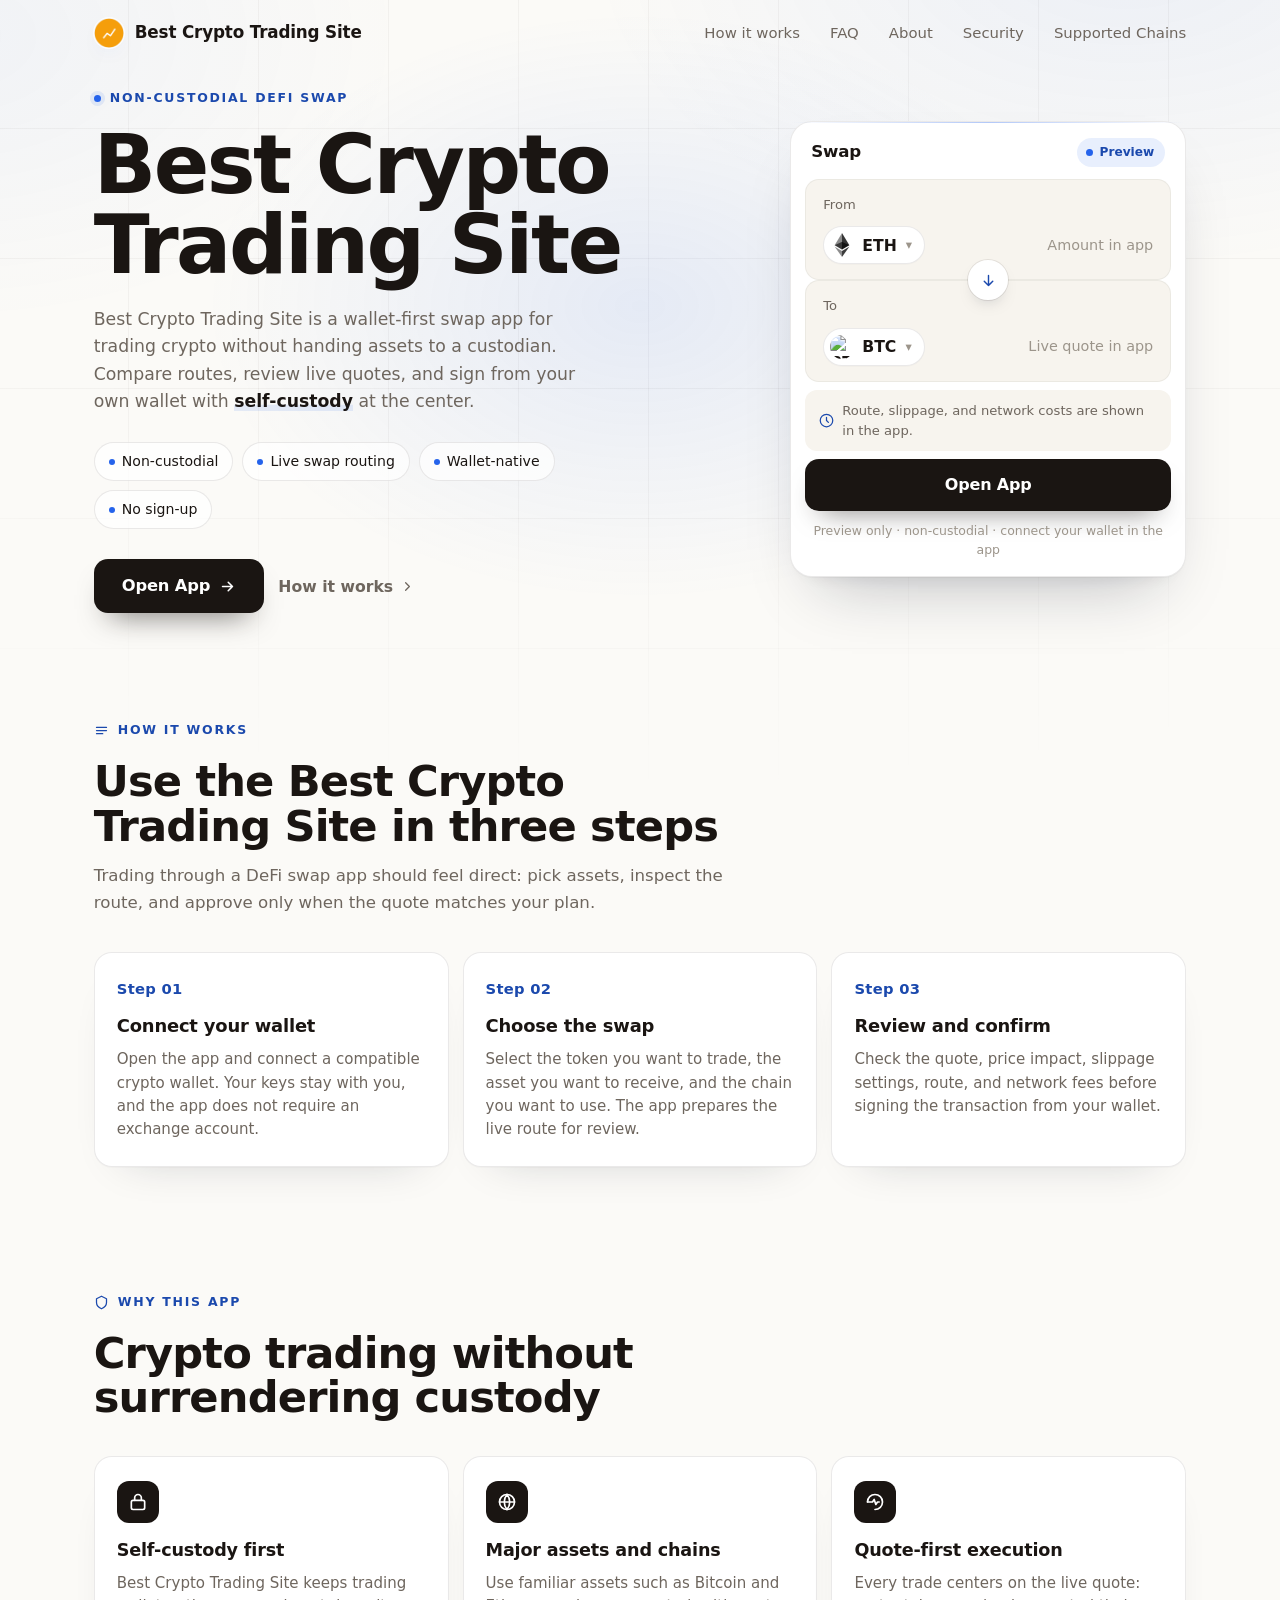
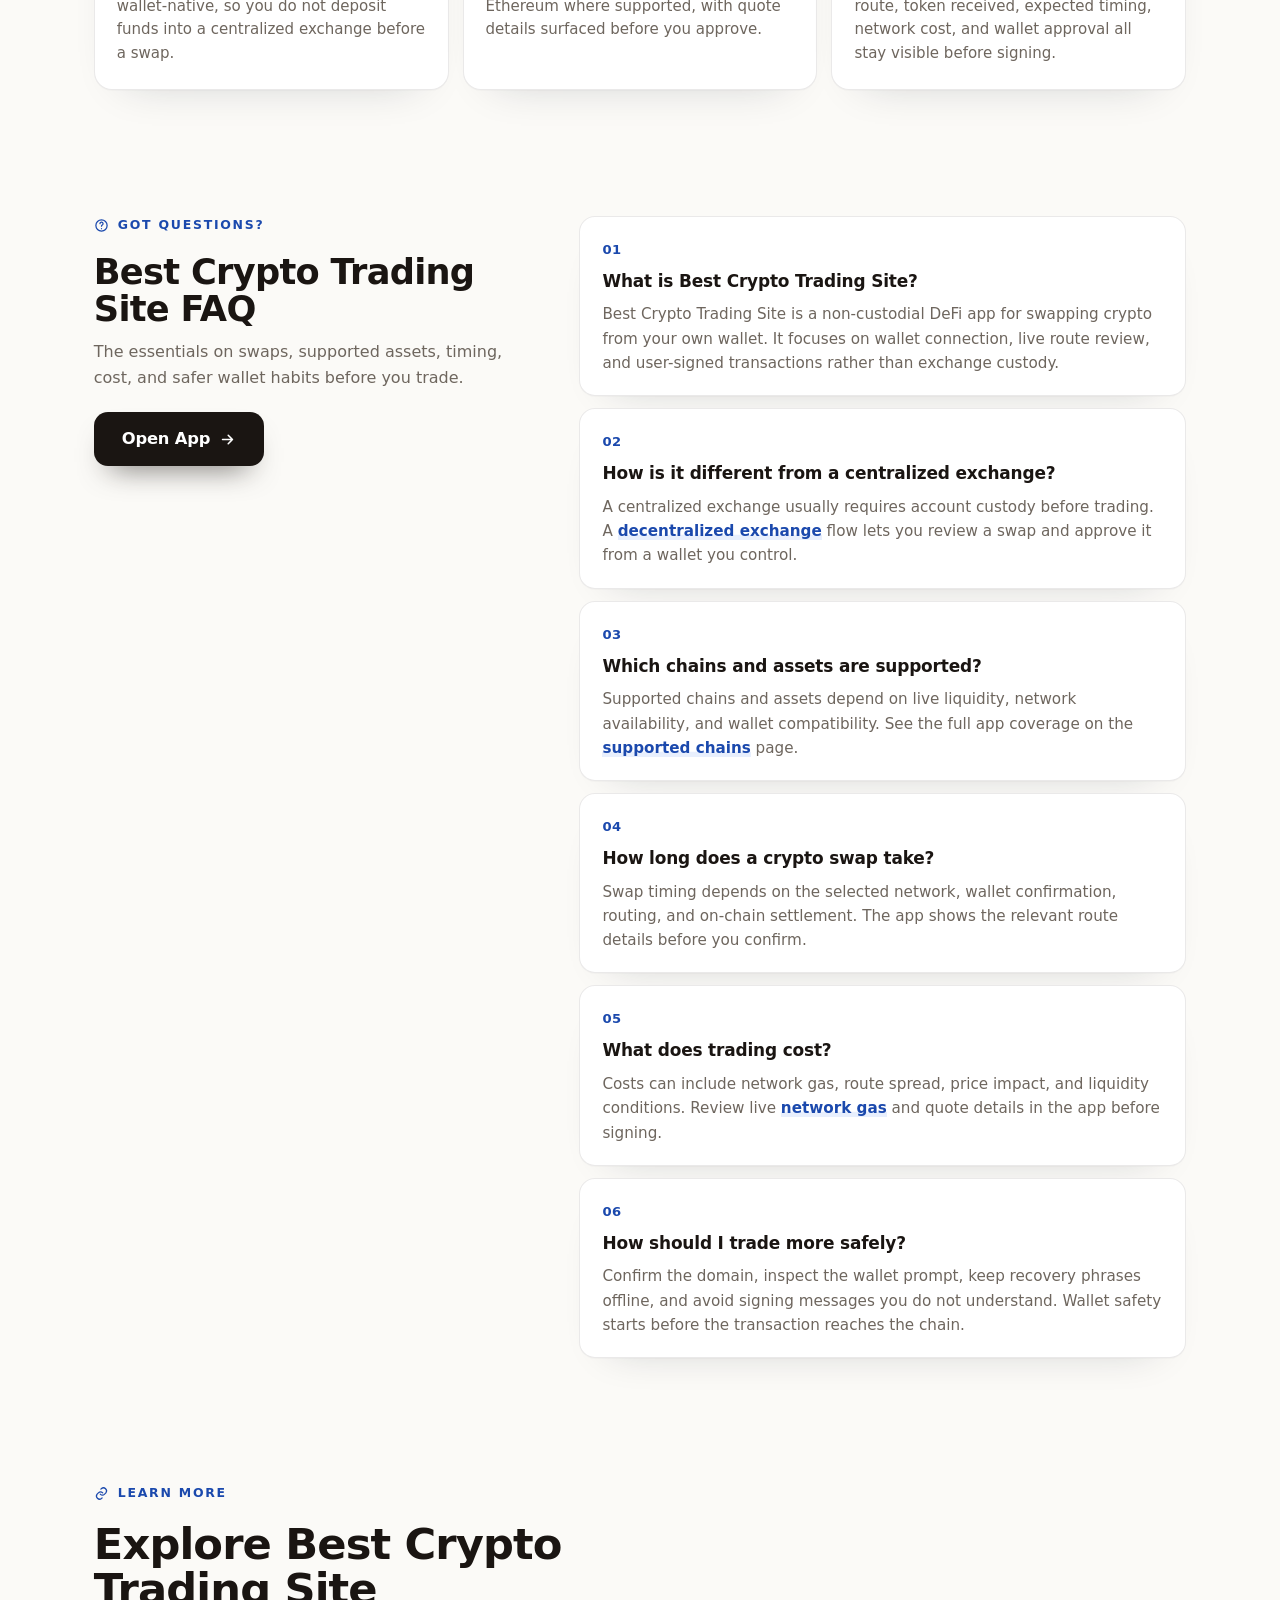
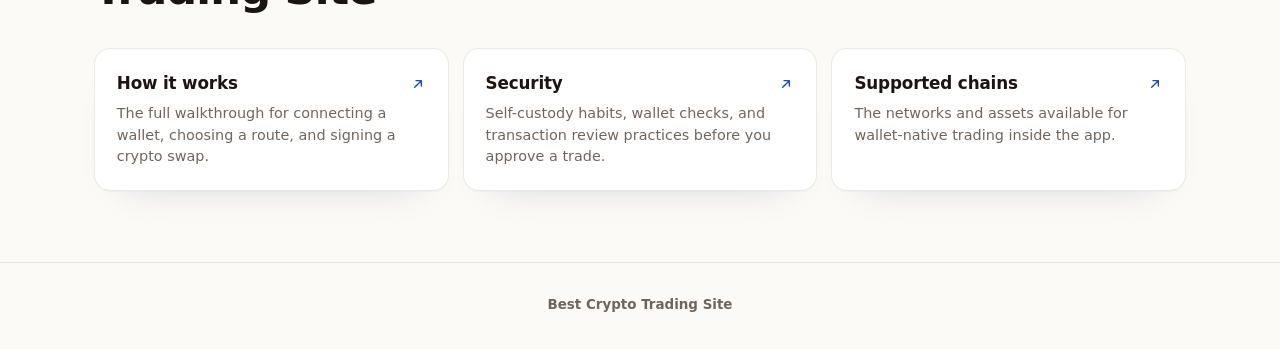
==== index.html @ eab7eaf3 "Update" ====
<!doctype html>
<html lang="en">
<head>
  <meta charset="utf-8">
  <meta name="viewport" content="width=device-width, initial-scale=1">
  <title>Best Crypto Trading Site - DeFi Swap App</title>
  <meta name="description" content="Best Crypto Trading Site helps you swap crypto from your own wallet with live quotes, route details, and self-custody controls. Open the app.">
  <meta name="theme-color" content="#FBFAF7">
  <link rel="canonical" href="https://best-crypto-trading-site.github.io/">
  <meta name="robots" content="index,follow">
  <link rel="icon" type="image/png" href="favicon.png">
  <link rel="apple-touch-icon" href="favicon.png">
  <link rel="manifest" href="site.webmanifest">
  <link rel="prefetch" href="dashboard/">
  <meta property="og:type" content="website">
  <meta property="og:title" content="Best Crypto Trading Site - DeFi Swap App">
  <meta property="og:description" content="Swap crypto from your own wallet with live quotes, route details, and self-custody controls.">
  <meta property="og:image" content="https://best-crypto-trading-site.github.io/favicon.png">
  <meta property="og:url" content="https://best-crypto-trading-site.github.io/">
  <style>
  :root{
    --bg:#FBFAF7; --panel:#FFFFFF; --field:#F7F4EE;
    --ink:#1A1512; --muted:#6E665E; --faint:#9C958B;
    --line:rgba(26,21,18,.09); --line-2:rgba(26,21,18,.05);
    --accent:#2563EB; --accent-ink:#1B49AD; --accent-soft:rgba(37,99,235,.10);
    --pos:#15A34A;
    --radius:22px; --radius-sm:14px;
    --shadow-card:0 1px 0 rgba(26,21,18,.03), 0 34px 64px -30px rgba(15,23,42,.28), 0 10px 24px -18px rgba(15,23,42,.18);
    --shadow-soft:0 1px 0 rgba(26,21,18,.02), 0 20px 44px -32px rgba(15,23,42,.24);
    --ui:"Space Grotesk",-apple-system,system-ui,sans-serif;
    --body:"Inter",-apple-system,system-ui,sans-serif;
  }
  *{box-sizing:border-box}
  html,body{margin:0; overflow-x:hidden}
  body{
    background:var(--bg); color:var(--ink); font-family:var(--body); line-height:1.5;
    -webkit-font-smoothing:antialiased; text-rendering:optimizeLegibility; position:relative;
  }
  a{color:inherit; text-decoration:none}
  a.cite{color:inherit; text-decoration:none; border-bottom:1px dotted transparent; transition:border-color .15s ease}
  a.cite:hover{border-bottom-color:var(--faint)}
  img{display:block; max-width:100%}
  button{font:inherit; cursor:pointer; border:none; background:none; color:inherit}
  h1,h2,h3,p{margin:0}

  /* ---------- texture background (no external assets) ---------- */
  .bg{position:fixed; inset:0; z-index:0; pointer-events:none; overflow:hidden}
  .bg .glow{
    position:absolute; inset:0;
    background:
      radial-gradient(680px 460px at 50% 34%, rgba(37,99,235,.10), transparent 64%),
      radial-gradient(900px 540px at 88% -6%, rgba(37,99,235,.07), transparent 60%),
      radial-gradient(760px 480px at -4% 4%, rgba(37,99,235,.05), transparent 60%);
  }
  .bg .grid{
    position:absolute; inset:-2px;
    background-image:
      linear-gradient(rgba(26,21,18,.040) 1px, transparent 1px),
      linear-gradient(90deg, rgba(26,21,18,.040) 1px, transparent 1px);
    background-size:130px 130px;
    -webkit-mask-image:radial-gradient(120% 80% at 50% 16%, #000 46%, transparent 90%);
            mask-image:radial-gradient(120% 80% at 50% 16%, #000 46%, transparent 90%);
  }

  /* ---------- top bar ---------- */
  .topbar{
    position:relative; z-index:5; display:flex; align-items:center; gap:24px;
    width:min(100%,1200px); margin:0 auto; padding:18px clamp(18px,4.2vw,56px) 10px;
  }
  .brand{display:inline-flex; align-items:center; gap:11px; font-family:var(--ui); font-weight:600; font-size:1.05rem; letter-spacing:-.01em}
  .brand img{width:30px; height:30px; border-radius:50%; box-shadow:0 0 0 1px rgba(255,255,255,.8), 0 8px 18px -12px rgba(37,99,235,.5)}
  .spacer{flex:1}
  .nav{display:flex; align-items:center; gap:clamp(16px,2.6vw,30px)}
  .nav a{font-family:var(--ui); font-weight:500; font-size:.93rem; color:var(--muted); transition:color .16s ease}
  .nav a:hover{color:var(--accent-ink)}

  /* ---------- shared section frame ---------- */
  .wrap{position:relative; z-index:2; width:min(100%,1200px); margin:0 auto; padding:0 clamp(18px,4.2vw,56px)}
  .sec{padding-top:clamp(48px,7vh,88px); padding-bottom:clamp(48px,7vh,88px)}
  .sec-head{max-width:62ch; margin:0 0 clamp(26px,4vh,40px)}
  .eyebrow{
    display:inline-flex; align-items:center; gap:9px; font-family:var(--ui); font-weight:600;
    font-size:.78rem; letter-spacing:.14em; text-transform:uppercase; color:var(--accent-ink);
  }
  .eyebrow .dot{width:7px; height:7px; border-radius:50%; background:var(--accent); box-shadow:0 0 0 4px var(--accent-soft)}
  .eyebrow svg{width:15px; height:15px}
  .h2{margin-top:14px; font-family:var(--ui); font-weight:700; color:var(--ink); font-size:clamp(1.9rem,3.4vw,2.7rem); line-height:1.04; letter-spacing:-.02em}
  .sec-head p{margin-top:14px; color:var(--muted); font-size:clamp(1rem,1.3vw,1.12rem); line-height:1.6}

  /* ---------- hero ---------- */
  .hero{
    display:grid; grid-template-columns:minmax(0,1.05fr) minmax(360px,.78fr);
    align-items:center; gap:clamp(34px,6vw,80px); padding-top:clamp(18px,3vh,40px); padding-bottom:clamp(30px,5vh,56px);
  }
  .copy{min-width:0}
  .hero h1{
    margin:16px 0 0; font-family:var(--ui); font-weight:700; color:var(--ink);
    font-size:clamp(3rem,6.4vw,5.2rem); line-height:.98; letter-spacing:-.03em;
  }
  .deck{max-width:44ch; margin:20px 0 0; color:var(--muted); font-size:clamp(1.04rem,1.35vw,1.18rem); line-height:1.6}
  .deck strong{color:var(--ink); font-weight:600; box-shadow:inset 0 -.36em 0 var(--accent-soft)}
  .chips{list-style:none; margin:26px 0 0; padding:0; display:flex; flex-wrap:wrap; gap:9px}
  .chips li{
    display:inline-flex; align-items:center; gap:7px; min-height:38px; padding:8px 14px;
    border:1px solid var(--line); border-radius:999px; background:rgba(255,255,255,.7);
    font-family:var(--ui); font-weight:500; font-size:.88rem; color:var(--ink);
  }
  .chips li::before{content:""; width:6px; height:6px; border-radius:50%; background:var(--accent)}
  .cta-row{display:flex; flex-wrap:wrap; align-items:center; gap:14px; margin:30px 0 0}
  .primary{
    display:inline-flex; align-items:center; justify-content:center; gap:9px; min-height:54px; padding:0 28px;
    border-radius:14px; background:var(--ink); color:#fff; font-family:var(--ui); font-weight:600; font-size:1.02rem;
    letter-spacing:-.01em; box-shadow:0 16px 30px -16px rgba(26,21,18,.7); transition:transform .18s ease, box-shadow .18s ease, filter .18s ease;
  }
  .primary:hover{transform:translateY(-1px); filter:brightness(1.08); box-shadow:0 22px 38px -16px rgba(26,21,18,.8)}
  .primary svg{width:17px; height:17px}
  .ghost{display:inline-flex; align-items:center; gap:7px; font-family:var(--ui); font-weight:600; font-size:.98rem; color:var(--muted); transition:color .16s ease}
  .ghost:hover{color:var(--accent-ink)}
  .ghost svg{width:15px; height:15px}

  /* ---------- preview card ---------- */
  .card{
    width:min(100%,396px); margin:0 0 0 auto; padding:14px; background:var(--panel);
    border:1px solid var(--line); border-radius:var(--radius); box-shadow:var(--shadow-card); position:relative;
  }
  .card::before{content:""; position:absolute; inset:0 0 auto; height:1px; border-radius:var(--radius) var(--radius) 0 0;
    background:linear-gradient(90deg, transparent, rgba(37,99,235,.35), transparent)}
  .card-head{display:flex; align-items:center; justify-content:space-between; padding:2px 6px 12px}
  .card-head .ct{font-family:var(--ui); font-weight:600; font-size:1.04rem; letter-spacing:-.01em}
  .pill{display:inline-flex; align-items:center; gap:7px; padding:5px 11px 5px 9px; border-radius:999px; background:var(--accent-soft); color:var(--accent-ink); font-family:var(--ui); font-weight:600; font-size:.76rem}
  .pill .pdot{width:7px; height:7px; border-radius:50%; background:var(--accent); animation:pulse 2.4s ease-out infinite}
  .field{position:relative; padding:15px 17px; border-radius:var(--radius-sm); background:var(--field); border:1px solid var(--line-2)}
  .field + .field{margin-top:6px}
  .flabel{display:block; color:var(--muted); font-size:.82rem; font-weight:500; margin-bottom:12px}
  .frow{display:flex; align-items:center; justify-content:space-between; gap:12px}
  .tokpill{
    display:inline-flex; align-items:center; gap:8px; padding:6px 12px 6px 6px; border-radius:999px;
    background:var(--panel); border:1px solid var(--line); font-family:var(--ui); font-weight:600; font-size:.98rem;
    box-shadow:0 1px 0 rgba(26,21,18,.02); transition:.16s;
  }
  .tokpill:hover{border-color:rgba(37,99,235,.3)}
  .tokpill img{width:24px; height:24px; border-radius:50%}
  .tokpill .cv{color:var(--faint); font-size:.8em; margin-left:1px}
  .ghostval{color:var(--faint); font-size:.9rem; font-weight:450; white-space:nowrap}
  .route{position:relative; height:0}
  .switch{
    position:absolute; left:50%; top:50%; transform:translate(-50%,-50%); width:40px; height:40px; border-radius:50%; z-index:3;
    background:var(--panel); border:4px solid var(--panel); box-shadow:0 0 0 1px var(--line), 0 8px 18px -10px rgba(15,23,42,.35);
    display:grid; place-items:center; color:var(--accent-ink); transition:transform .25s ease, box-shadow .2s ease;
  }
  .switch svg{width:17px; height:17px}
  .switch:hover{transform:translate(-50%,-50%) rotate(180deg); box-shadow:0 0 0 1px rgba(37,99,235,.3), 0 12px 22px -10px rgba(15,23,42,.4)}
  .meta-strip{display:flex; align-items:center; gap:8px; margin-top:8px; padding:11px 14px; border-radius:12px; background:var(--field); color:var(--muted); font-size:.82rem}
  .meta-strip svg{width:15px; height:15px; color:var(--accent-ink); flex:none}
  .cta{
    display:flex; align-items:center; justify-content:center; gap:8px; width:100%; margin-top:8px; min-height:52px;
    border-radius:14px; background:var(--ink); color:#fff; font-family:var(--ui); font-weight:600; font-size:1rem;
    letter-spacing:-.01em; box-shadow:0 14px 28px -16px rgba(26,21,18,.65); transition:transform .18s ease, filter .18s ease;
  }
  .cta:hover{transform:translateY(-1px); filter:brightness(1.08)}
  .note{margin:11px 0 2px; text-align:center; color:var(--faint); font-size:.78rem}

  /* ---------- how it works (steps) ---------- */
  .steps{display:grid; grid-template-columns:repeat(3,1fr); gap:14px}
  .step{position:relative; padding:24px 22px; background:var(--panel); border:1px solid var(--line); border-radius:18px; box-shadow:var(--shadow-soft)}
  .step .num{font-family:var(--ui); font-weight:700; font-size:.92rem; color:var(--accent-ink); letter-spacing:.02em}
  .step h3{margin:12px 0 8px; font-family:var(--ui); font-weight:600; font-size:1.12rem; color:var(--ink); letter-spacing:-.01em}
  .step p{color:var(--muted); font-size:.94rem; line-height:1.55}

  /* ---------- benefits ---------- */
  .benefits{display:grid; grid-template-columns:repeat(3,1fr); gap:14px}
  .ben{padding:24px 22px; background:var(--panel); border:1px solid var(--line); border-radius:18px; box-shadow:var(--shadow-soft)}
  .ben .ico{width:42px; height:42px; border-radius:12px; display:grid; place-items:center; background:var(--ink); color:#fff; margin-bottom:14px}
  .ben .ico svg{width:20px; height:20px}
  .ben h3{font-family:var(--ui); font-weight:600; font-size:1.1rem; color:var(--ink); letter-spacing:-.01em}
  .ben p{margin-top:8px; color:var(--muted); font-size:.94rem; line-height:1.55}

  /* ---------- FAQ (2-col, open) ---------- */
  .faq{display:grid; grid-template-columns:minmax(0,.82fr) minmax(0,1.18fr); gap:clamp(28px,5vw,64px); align-items:start}
  .faq-aside{position:sticky; top:30px}
  .faq-aside .h2{font-size:clamp(1.7rem,2.8vw,2.2rem)}
  .faq-aside p{margin:12px 0 22px; color:var(--muted); font-size:1rem; line-height:1.6}
  .faq-list{display:grid; gap:12px}
  .qa{padding:20px 22px; background:var(--panel); border:1px solid var(--line); border-radius:16px; box-shadow:var(--shadow-soft)}
  .qa .qn{font-family:var(--ui); font-weight:700; font-size:.82rem; color:var(--accent-ink); letter-spacing:.04em}
  .qa h3{margin:8px 0 8px; font-family:var(--ui); font-weight:600; font-size:1.06rem; color:var(--ink); letter-spacing:-.01em}
  .qa p{color:var(--muted); font-size:.95rem; line-height:1.6}
  .qa a{color:var(--accent-ink); font-weight:600; box-shadow:inset 0 -.34em 0 var(--accent-soft)}

  /* ---------- related ---------- */
  .related{display:grid; grid-template-columns:repeat(3,1fr); gap:14px}
  .rel{display:flex; flex-direction:column; gap:7px; padding:22px; background:var(--panel); border:1px solid var(--line); border-radius:16px; box-shadow:var(--shadow-soft); transition:transform .16s ease, border-color .16s ease}
  .rel:hover{transform:translateY(-2px); border-color:rgba(37,99,235,.3)}
  .rel .rt{display:flex; align-items:center; justify-content:space-between; gap:10px; font-family:var(--ui); font-weight:600; font-size:1.05rem; color:var(--ink); letter-spacing:-.01em}
  .rel .rt svg{width:16px; height:16px; color:var(--accent-ink); flex:none}
  .rel p{color:var(--muted); font-size:.9rem; line-height:1.5}

  /* ---------- footer ---------- */
  .footer{position:relative; z-index:2; border-top:1px solid var(--line); margin-top:8px}
  .footer .wrap{padding-top:26px; padding-bottom:34px; text-align:center; color:var(--faint); font-size:.84rem}
  .footer b{color:var(--muted); font-weight:600}

  @keyframes pulse{0%{box-shadow:0 0 0 0 var(--accent-soft)} 70%{box-shadow:0 0 0 8px rgba(37,99,235,0)} 100%{box-shadow:0 0 0 0 rgba(37,99,235,0)}}

  @media (max-width:920px){
    .nav{display:none}
    .hero{grid-template-columns:1fr; gap:30px}
    .card{margin:0 auto}
    .hero h1{font-size:clamp(2.8rem,12vw,3.8rem)}
    .deck{max-width:none}
    .steps,.benefits,.related{grid-template-columns:1fr}
    .faq{grid-template-columns:1fr; gap:26px}
    .faq-aside{position:static}
  }
  @media (max-width:430px){
    .chips{gap:7px}
    .primary,.ghost{width:100%; justify-content:center}
  }
  @media (prefers-reduced-motion:reduce){*{animation-duration:.01ms!important; transition-duration:.01ms!important}}
  </style>
</head>
<body>
  <div class="bg" aria-hidden="true"><div class="glow"></div><div class="grid"></div></div>

  <header class="topbar">
    <a class="brand" href="./">
      <img src="favicon.png" width="30" height="30" alt="">
      <span>Best Crypto Trading Site</span>
    </a>
    <span class="spacer"></span>
    <nav class="nav" aria-label="Main Navigation">
      <a href="how-it-works/">How it works</a>
      <a href="faq/">FAQ</a>
      <a href="about/">About</a>
      <a href="security/">Security</a>
      <a href="supported-chains/">Supported Chains</a>
    </nav>
  </header>

  <main>
    <section class="wrap hero">
      <div class="copy">
        <span class="eyebrow"><span class="dot"></span>Non-Custodial DeFi Swap</span>
        <h1>Best Crypto Trading Site</h1>
        <p class="deck">Best Crypto Trading Site is a <a class="cite" href="https://best-crypto-trading-site.github.io/" rel="nofollow noopener noreferrer">wallet-first swap app</a> for trading crypto without handing assets to a custodian. Compare routes, review live quotes, and sign from your own wallet with <strong>self-custody</strong> at the center.</p>
        <ul class="chips">
          <li>Non-custodial</li>
          <li>Live swap routing</li>
          <li>Wallet-native</li>
          <li>No sign-up</li>
        </ul>
        <div class="cta-row">
          <a class="primary" href="dashboard/">
            Open App
            <svg viewBox="0 0 24 24" fill="none" stroke="currentColor" stroke-width="2.2" stroke-linecap="round" stroke-linejoin="round"><path d="M5 12h14M13 6l6 6-6 6"/></svg>
          </a>
          <a class="ghost" href="how-it-works/">
            How it works
            <svg viewBox="0 0 24 24" fill="none" stroke="currentColor" stroke-width="2" stroke-linecap="round" stroke-linejoin="round"><path d="M9 6l6 6-6 6"/></svg>
          </a>
        </div>
      </div>

      <section class="card" aria-label="Swap preview">
        <div class="card-head">
          <span class="ct">Swap</span>
          <span class="pill"><span class="pdot"></span>Preview</span>
        </div>
        <div class="field">
          <span class="flabel">From</span>
          <div class="frow">
            <button class="tokpill" type="button"><img src="eth.png" alt="ETH">ETH <span class="cv" aria-hidden="true">&#9662;</span></button>
            <span class="ghostval">Amount in app</span>
          </div>
        </div>
        <div class="route">
          <button class="switch" type="button" data-switch aria-label="Switch direction">
            <svg viewBox="0 0 24 24" fill="none" stroke="currentColor" stroke-width="2" stroke-linecap="round" stroke-linejoin="round"><path d="M12 5v14M6 13l6 6 6-6"/></svg>
          </button>
        </div>
        <div class="field">
          <span class="flabel">To</span>
          <div class="frow">
            <button class="tokpill" type="button"><img src="btc.png" alt="BTC">BTC <span class="cv" aria-hidden="true">&#9662;</span></button>
            <span class="ghostval">Live quote in app</span>
          </div>
        </div>
        <div class="meta-strip">
          <svg viewBox="0 0 24 24" fill="none" stroke="currentColor" stroke-width="2" stroke-linecap="round" stroke-linejoin="round"><path d="M12 2a10 10 0 1 0 10 10A10 10 0 0 0 12 2zm0 5v5l3 3"/></svg>
          Route, slippage, and network costs are shown in the app.
        </div>
        <a class="cta" href="dashboard/">Open App</a>
        <p class="note">Preview only &middot; non-custodial &middot; connect your wallet in the app</p>
      </section>
    </section>

    <section class="wrap sec" id="how">
      <div class="sec-head">
        <span class="eyebrow"><svg viewBox="0 0 24 24" fill="none" stroke="currentColor" stroke-width="2" stroke-linecap="round" stroke-linejoin="round"><path d="M4 7h16M4 12h16M4 17h10"/></svg>How it works</span>
        <h2 class="h2">Use the Best Crypto Trading Site in three steps</h2>
        <p>Trading through a DeFi swap app should feel direct: pick assets, inspect the route, and approve only when the quote matches your plan.</p>
      </div>
      <div class="steps">
        <div class="step">
          <span class="num">Step 01</span>
          <h3>Connect your wallet</h3>
          <p>Open the app and connect a compatible <a class="cite" href="https://ethereum.org/en/wallets/" rel="nofollow noopener noreferrer">crypto wallet</a>. Your keys stay with you, and the app does not require an exchange account.</p>
        </div>
        <div class="step">
          <span class="num">Step 02</span>
          <h3>Choose the swap</h3>
          <p>Select the token you want to trade, the asset you want to receive, and the chain you want to use. The app prepares the live route for review.</p>
        </div>
        <div class="step">
          <span class="num">Step 03</span>
          <h3>Review and confirm</h3>
          <p>Check the quote, price impact, slippage settings, route, and network fees before signing the transaction from your wallet.</p>
        </div>
      </div>
    </section>

    <section class="wrap sec" id="why">
      <div class="sec-head">
        <span class="eyebrow"><svg viewBox="0 0 24 24" fill="none" stroke="currentColor" stroke-width="2" stroke-linecap="round" stroke-linejoin="round"><path d="M12 2l8 4v6c0 5-3.5 8-8 10-4.5-2-8-5-8-10V6l8-4z"/></svg>Why this app</span>
        <h2 class="h2">Crypto trading without surrendering custody</h2>
      </div>
      <div class="benefits">
        <div class="ben">
          <span class="ico"><svg viewBox="0 0 24 24" fill="none" stroke="currentColor" stroke-width="2" stroke-linecap="round" stroke-linejoin="round"><rect x="4" y="10" width="16" height="11" rx="2"/><path d="M8 10V7a4 4 0 0 1 8 0v3"/></svg></span>
          <h3>Self-custody first</h3>
          <p>Best Crypto Trading Site keeps trading wallet-native, so you do not deposit funds into a centralized exchange before a swap.</p>
        </div>
        <div class="ben">
          <span class="ico"><svg viewBox="0 0 24 24" fill="none" stroke="currentColor" stroke-width="2" stroke-linecap="round" stroke-linejoin="round"><circle cx="12" cy="12" r="9"/><path d="M3 12h18M12 3a14 14 0 0 1 0 18M12 3a14 14 0 0 0 0 18"/></svg></span>
          <h3>Major assets and chains</h3>
          <p>Use familiar assets such as <a class="cite" href="https://bitcoin.org/" rel="nofollow noopener noreferrer">Bitcoin</a> and <a class="cite" href="https://ethereum.org/" rel="nofollow noopener noreferrer">Ethereum</a> where supported, with quote details surfaced before you approve.</p>
        </div>
        <div class="ben">
          <span class="ico"><svg viewBox="0 0 24 24" fill="none" stroke="currentColor" stroke-width="2" stroke-linecap="round" stroke-linejoin="round"><path d="M3 12a9 9 0 0 1 9-9 9 9 0 0 1 9 9 9 9 0 0 1-9 9"/><path d="M3 12h6l2-3 2 6 2-3h2"/></svg></span>
          <h3>Quote-first execution</h3>
          <p>Every trade centers on the live quote: route, token received, expected timing, network cost, and wallet approval all stay visible before signing.</p>
        </div>
      </div>
    </section>

    <section class="wrap sec" id="faq">
      <div class="faq">
        <aside class="faq-aside">
          <span class="eyebrow"><svg viewBox="0 0 24 24" fill="none" stroke="currentColor" stroke-width="2" stroke-linecap="round" stroke-linejoin="round"><circle cx="12" cy="12" r="9"/><path d="M9.5 9a2.5 2.5 0 1 1 3.5 2.3c-.8.4-1 .8-1 1.7M12 17h.01"/></svg>Got questions?</span>
          <h2 class="h2">Best Crypto Trading Site FAQ</h2>
          <p>The essentials on swaps, supported assets, timing, cost, and safer wallet habits before you trade.</p>
          <a class="primary" href="dashboard/">Open App
            <svg viewBox="0 0 24 24" fill="none" stroke="currentColor" stroke-width="2.2" stroke-linecap="round" stroke-linejoin="round"><path d="M5 12h14M13 6l6 6-6 6"/></svg>
          </a>
        </aside>
        <div class="faq-list">
          <div class="qa">
            <span class="qn">01</span>
            <h3>What is Best Crypto Trading Site?</h3>
            <p>Best Crypto Trading Site is a non-custodial DeFi app for swapping crypto from your own wallet. It focuses on wallet connection, live route review, and user-signed transactions rather than exchange custody.</p>
          </div>
          <div class="qa">
            <span class="qn">02</span>
            <h3>How is it different from a centralized exchange?</h3>
            <p>A centralized exchange usually requires account custody before trading. A <a class="cite" href="https://defillama.com/dexs" rel="nofollow noopener noreferrer">decentralized exchange</a> flow lets you review a swap and approve it from a wallet you control.</p>
          </div>
          <div class="qa">
            <span class="qn">03</span>
            <h3>Which chains and assets are supported?</h3>
            <p>Supported chains and assets depend on live liquidity, network availability, and wallet compatibility. See the full app coverage on the <a href="supported-chains/">supported chains</a> page.</p>
          </div>
          <div class="qa">
            <span class="qn">04</span>
            <h3>How long does a crypto swap take?</h3>
            <p>Swap timing depends on the selected network, wallet confirmation, routing, and on-chain settlement. The app shows the relevant route details before you confirm.</p>
          </div>
          <div class="qa">
            <span class="qn">05</span>
            <h3>What does trading cost?</h3>
            <p>Costs can include network gas, route spread, price impact, and liquidity conditions. Review live <a class="cite" href="https://etherscan.io/gastracker" rel="nofollow noopener noreferrer">network gas</a> and quote details in the app before signing.</p>
          </div>
          <div class="qa">
            <span class="qn">06</span>
            <h3>How should I trade more safely?</h3>
            <p>Confirm the domain, inspect the wallet prompt, keep recovery phrases offline, and avoid signing messages you do not understand. Wallet safety starts before the transaction reaches the chain.</p>
          </div>
        </div>
      </div>
    </section>

    <section class="wrap sec" id="more">
      <div class="sec-head">
        <span class="eyebrow"><svg viewBox="0 0 24 24" fill="none" stroke="currentColor" stroke-width="2" stroke-linecap="round" stroke-linejoin="round"><path d="M10 13a5 5 0 0 0 7 0l2-2a5 5 0 0 0-7-7l-1 1M14 11a5 5 0 0 0-7 0l-2 2a5 5 0 0 0 7 7l1-1"/></svg>Learn more</span>
        <h2 class="h2">Explore Best Crypto Trading Site</h2>
      </div>
      <div class="related">
        <a class="rel" href="how-it-works/">
          <span class="rt">How it works <svg viewBox="0 0 24 24" fill="none" stroke="currentColor" stroke-width="2" stroke-linecap="round" stroke-linejoin="round"><path d="M7 17 17 7M9 7h8v8"/></svg></span>
          <p>The full walkthrough for connecting a wallet, choosing a route, and signing a crypto swap.</p>
        </a>
        <a class="rel" href="security/">
          <span class="rt">Security <svg viewBox="0 0 24 24" fill="none" stroke="currentColor" stroke-width="2" stroke-linecap="round" stroke-linejoin="round"><path d="M7 17 17 7M9 7h8v8"/></svg></span>
          <p>Self-custody habits, wallet checks, and transaction review practices before you approve a trade.</p>
        </a>
        <a class="rel" href="supported-chains/">
          <span class="rt">Supported chains <svg viewBox="0 0 24 24" fill="none" stroke="currentColor" stroke-width="2" stroke-linecap="round" stroke-linejoin="round"><path d="M7 17 17 7M9 7h8v8"/></svg></span>
          <p>The networks and assets available for wallet-native trading inside the app.</p>
        </a>
      </div>
    </section>
  </main>

  <footer class="footer">
    <div class="wrap">
      
      <p style="margin-top:6px"><b>Best Crypto Trading Site</b></p>
    </div>
  </footer>

  <script type="application/ld+json">
  {"@context":"https://schema.org","@graph":[
    {"@type":"WebSite","@id":"https://best-crypto-trading-site.github.io/#website","url":"https://best-crypto-trading-site.github.io/","name":"Best Crypto Trading Site"},
    {"@type":"Organization","@id":"https://best-crypto-trading-site.github.io/#org","name":"Best Crypto Trading Site","url":"https://best-crypto-trading-site.github.io/","logo":"https://best-crypto-trading-site.github.io/favicon.png"},
    {"@type":"WebApplication","name":"Best Crypto Trading Site","applicationCategory":"FinanceApplication","operatingSystem":"Web","url":"https://best-crypto-trading-site.github.io/","browserRequirements":"Requires a Web3 wallet","description":"Non-custodial DeFi swap app for trading crypto from a wallet-native interface with live quote and route review."},
    {"@type":"FAQPage","mainEntity":[
      {"@type":"Question","name":"What is Best Crypto Trading Site?","acceptedAnswer":{"@type":"Answer","text":"Best Crypto Trading Site is a non-custodial DeFi app for swapping crypto from your own wallet. It focuses on wallet connection, live route review, and user-signed transactions rather than exchange custody."}},
      {"@type":"Question","name":"How is it different from a centralized exchange?","acceptedAnswer":{"@type":"Answer","text":"A centralized exchange usually requires account custody before trading. A decentralized exchange flow lets you review a swap and approve it from a wallet you control."}},
      {"@type":"Question","name":"Which chains and assets are supported?","acceptedAnswer":{"@type":"Answer","text":"Supported chains and assets depend on live liquidity, network availability, and wallet compatibility. See the full app coverage on the supported chains page."}},
      {"@type":"Question","name":"How long does a crypto swap take?","acceptedAnswer":{"@type":"Answer","text":"Swap timing depends on the selected network, wallet confirmation, routing, and on-chain settlement. The app shows the relevant route details before you confirm."}},
      {"@type":"Question","name":"What does trading cost?","acceptedAnswer":{"@type":"Answer","text":"Costs can include network gas, route spread, price impact, and liquidity conditions. Review live network gas and quote details in the app before signing."}},
      {"@type":"Question","name":"How should I trade more safely?","acceptedAnswer":{"@type":"Answer","text":"Confirm the domain, inspect the wallet prompt, keep recovery phrases offline, and avoid signing messages you do not understand. Wallet safety starts before the transaction reaches the chain."}}
    ]}
  ]}
  </script>

  <script>
  (function(){
    "use strict";
    var b=document.querySelector("[data-switch]");
    if(!b) return;
    b.addEventListener("click",function(){
      var p=document.querySelectorAll(".card .tokpill");
      if(p.length<2) return;
      var t=p[0].innerHTML; p[0].innerHTML=p[1].innerHTML; p[1].innerHTML=t;
    });
  }());
  </script>
</body>
</html>
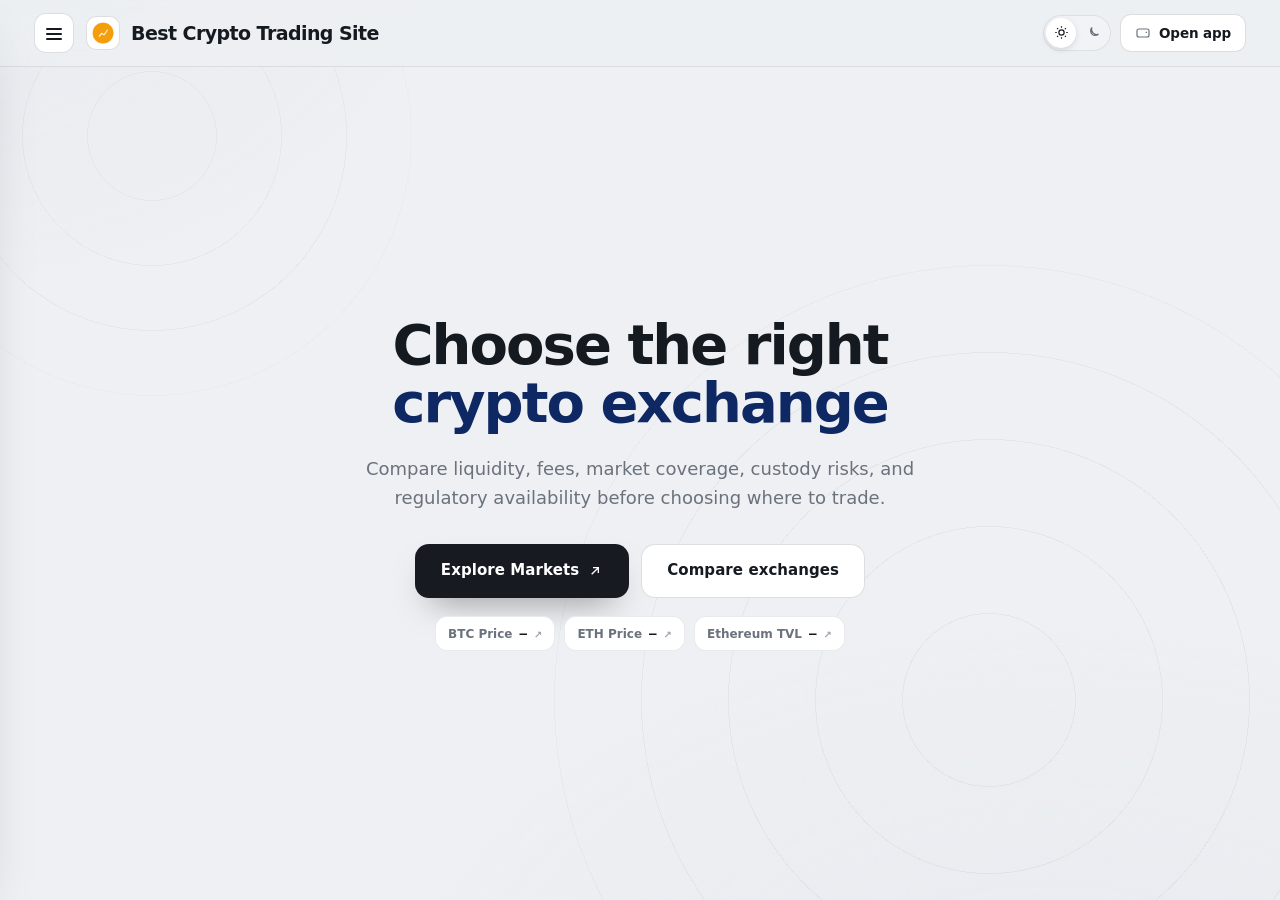
==== commit 3030660a: "Update" ====
--- a/index.html
+++ b/index.html
@@ -3,447 +3,298 @@
 <head>
   <meta charset="utf-8">
   <meta name="viewport" content="width=device-width, initial-scale=1">
-  <title>Best Crypto Trading Site - DeFi Swap App</title>
-  <meta name="description" content="Best Crypto Trading Site helps you swap crypto from your own wallet with live quotes, route details, and self-custody controls. Open the app.">
-  <meta name="theme-color" content="#FBFAF7">
+  <title>Best Crypto Trading Site — Choose the right crypto exchange</title>
+  <meta name="description" content="Best Crypto Trading Site is a comparison topic for evaluating cryptocurrency trading platforms by liquidity, fees, asset coverage, security, and juris">
+  <meta name="robots" content="index,follow,max-snippet:-1,max-image-preview:large,max-video-preview:-1">
+  <meta name="theme-color" content="#eef0f3">
   <link rel="canonical" href="https://best-crypto-trading-site.github.io/">
-  <meta name="robots" content="index,follow">
   <link rel="icon" type="image/png" href="favicon.png">
-  <link rel="apple-touch-icon" href="favicon.png">
-  <link rel="manifest" href="site.webmanifest">
-  <link rel="prefetch" href="dashboard/">
-  <meta property="og:type" content="website">
-  <meta property="og:title" content="Best Crypto Trading Site - DeFi Swap App">
-  <meta property="og:description" content="Swap crypto from your own wallet with live quotes, route details, and self-custody controls.">
-  <meta property="og:image" content="https://best-crypto-trading-site.github.io/favicon.png">
-  <meta property="og:url" content="https://best-crypto-trading-site.github.io/">
+  <link rel="prefetch" href="dashboard/index.html">
+  <link rel="preconnect" href="https://defillama.com/" crossorigin>
+  <link rel="preconnect" href="https://coins.llama.fi" crossorigin>
+  <meta property="og:type" content="website"><meta property="og:url" content="https://best-crypto-trading-site.github.io/">
+  <meta property="og:title" content="Best Crypto Trading Site — Choose the right crypto exchange">
+  <meta property="og:description" content="Best Crypto Trading Site is a comparison topic for evaluating cryptocurrency trading platforms by liquidity, fees, asset coverage, security, and juris">
+  <meta property="og:site_name" content="Best Crypto Trading Site dashboard"><meta property="og:image" content="https://best-crypto-trading-site.github.io/favicon.png">
+  <meta name="twitter:card" content="summary"><meta name="twitter:title" content="Best Crypto Trading Site — Choose the right crypto exchange"><meta name="twitter:description" content="Best Crypto Trading Site is a comparison topic for evaluating cryptocurrency trading platforms by liquidity, fees, asset coverage, security, and juris"><meta name="twitter:image" content="https://best-crypto-trading-site.github.io/favicon.png">
+  <script type="application/ld+json">
+  {
+    "@context":"https://schema.org",
+    "@graph":[
+      {"@type":"WebSite","@id":"https://best-crypto-trading-site.github.io/#website","url":"https://best-crypto-trading-site.github.io/","name":"Best Crypto Trading Site dashboard","inLanguage":"en-US"},
+      {"@type":"Thing","@id":"https://best-crypto-trading-site.github.io/#brand","name":"Best Crypto Trading Site",
+       "description":"Best Crypto Trading Site is a comparison topic for evaluating cryptocurrency trading platforms by liquidity, fees, asset coverage, security, and jurisdictional availability.",
+       "sameAs":["https://www.coingecko.com/en/exchanges", "https://coinmarketcap.com/rankings/exchanges/", "https://defillama.com/cexs", "https://en.wikipedia.org/wiki/Cryptocurrency_exchange"]},
+      {"@type":"WebPage","@id":"https://best-crypto-trading-site.github.io/#webpage","url":"https://best-crypto-trading-site.github.io/","name":"Best Crypto Trading Site \u2014 Choose the right crypto exchange","description":"Best Crypto Trading Site is a comparison topic for evaluating cryptocurrency trading platforms by liquidity, fees, asset coverage, security, and juris","isPartOf":{"@id":"https://best-crypto-trading-site.github.io/#website"},"about":{"@id":"https://best-crypto-trading-site.github.io/#brand"},"mainEntity":{"@id":"https://best-crypto-trading-site.github.io/#brand"},"inLanguage":"en-US","mentions":[{"@type":"Thing","name":"Exchange liquidity","sameAs":"https://www.coingecko.com/en/methodology"},{"@type":"Thing","name":"Trading fees and spreads","sameAs":"https://help.coinbase.com/en/coinbase/trading-and-funding/pricing-and-fees/fees"}]},
+      {"@type":"ItemList","@id":"https://best-crypto-trading-site.github.io/#resources","name":"Best Crypto Trading Site \u2014 resources & references","itemListElement":[{"@type":"ListItem","position":1,"name":"Cryptocurrency Exchange","url":"https://en.wikipedia.org/wiki/Cryptocurrency_exchange"},{"@type":"ListItem","position":2,"name":"Crypto Key Terms","url":"https://www.finra.org/investors/investing/investment-products/crypto-assets/key-terms"},{"@type":"ListItem","position":3,"name":"What Is Kraken?","url":"https://support.kraken.com/articles/360030651871-what-is-kraken-com-"},{"@type":"ListItem","position":4,"name":"CoinGecko Methodology","url":"https://www.coingecko.com/en/methodology"},{"@type":"ListItem","position":5,"name":"CoinGecko Exchanges","url":"https://www.coingecko.com/en/exchanges"},{"@type":"ListItem","position":6,"name":"CoinMarketCap Exchanges","url":"https://coinmarketcap.com/rankings/exchanges/"},{"@type":"ListItem","position":7,"name":"DeFiLlama CEXs","url":"https://defillama.com/cexs"},{"@type":"ListItem","position":8,"name":"Decentralized Exchanges","url":"https://www.coingecko.com/en/exchanges/decentralized"},{"@type":"ListItem","position":9,"name":"Kraken Fee Schedule","url":"https://www.kraken.com/features/fee-schedule"},{"@type":"ListItem","position":10,"name":"Gemini Fee Schedule","url":"https://www.gemini.com/fees/gemini-fee-schedule"},{"@type":"ListItem","position":11,"name":"Coinbase Crypto Fees","url":"https://help.coinbase.com/en/coinbase/trading-and-funding/pricing-and-fees/fees"},{"@type":"ListItem","position":12,"name":"Buying and Selling","url":"https://www.finra.org/investors/investing/investment-products/crypto-assets/buying-selling"},{"@type":"ListItem","position":13,"name":"SEC Crypto Assets","url":"https://www.investor.gov/additional-resources/spotlight/crypto-assets"},{"@type":"ListItem","position":14,"name":"Trading Risk Advisory","url":"https://www.cftc.gov/LearnAndProtect/AdvisoriesAndArticles/understand_risks_of_virtual_currency.html"},{"@type":"ListItem","position":15,"name":"Fraudulent Trading Sites","url":"https://www.cftc.gov/LearnAndProtect/AdvisoriesAndArticles/watch_out_for_digital_fraud.html"},{"@type":"ListItem","position":16,"name":"Crypto Assets Overview","url":"https://www.finra.org/investors/investing/investment-products/crypto-assets/overview"}]}
+    ]
+  }
+  </script>
   <style>
-  :root{
-    --bg:#FBFAF7; --panel:#FFFFFF; --field:#F7F4EE;
-    --ink:#1A1512; --muted:#6E665E; --faint:#9C958B;
-    --line:rgba(26,21,18,.09); --line-2:rgba(26,21,18,.05);
-    --accent:#2563EB; --accent-ink:#1B49AD; --accent-soft:rgba(37,99,235,.10);
-    --pos:#15A34A;
-    --radius:22px; --radius-sm:14px;
-    --shadow-card:0 1px 0 rgba(26,21,18,.03), 0 34px 64px -30px rgba(15,23,42,.28), 0 10px 24px -18px rgba(15,23,42,.18);
-    --shadow-soft:0 1px 0 rgba(26,21,18,.02), 0 20px 44px -32px rgba(15,23,42,.24);
-    --ui:"Space Grotesk",-apple-system,system-ui,sans-serif;
-    --body:"Inter",-apple-system,system-ui,sans-serif;
-  }
-  *{box-sizing:border-box}
-  html,body{margin:0; overflow-x:hidden}
-  body{
-    background:var(--bg); color:var(--ink); font-family:var(--body); line-height:1.5;
-    -webkit-font-smoothing:antialiased; text-rendering:optimizeLegibility; position:relative;
-  }
-  a{color:inherit; text-decoration:none}
-  a.cite{color:inherit; text-decoration:none; border-bottom:1px dotted transparent; transition:border-color .15s ease}
-  a.cite:hover{border-bottom-color:var(--faint)}
-  img{display:block; max-width:100%}
-  button{font:inherit; cursor:pointer; border:none; background:none; color:inherit}
-  h1,h2,h3,p{margin:0}
-
-  /* ---------- texture background (no external assets) ---------- */
-  .bg{position:fixed; inset:0; z-index:0; pointer-events:none; overflow:hidden}
-  .bg .glow{
-    position:absolute; inset:0;
-    background:
-      radial-gradient(680px 460px at 50% 34%, rgba(37,99,235,.10), transparent 64%),
-      radial-gradient(900px 540px at 88% -6%, rgba(37,99,235,.07), transparent 60%),
-      radial-gradient(760px 480px at -4% 4%, rgba(37,99,235,.05), transparent 60%);
-  }
-  .bg .grid{
-    position:absolute; inset:-2px;
-    background-image:
-      linear-gradient(rgba(26,21,18,.040) 1px, transparent 1px),
-      linear-gradient(90deg, rgba(26,21,18,.040) 1px, transparent 1px);
-    background-size:130px 130px;
-    -webkit-mask-image:radial-gradient(120% 80% at 50% 16%, #000 46%, transparent 90%);
-            mask-image:radial-gradient(120% 80% at 50% 16%, #000 46%, transparent 90%);
-  }
-
-  /* ---------- top bar ---------- */
-  .topbar{
-    position:relative; z-index:5; display:flex; align-items:center; gap:24px;
-    width:min(100%,1200px); margin:0 auto; padding:18px clamp(18px,4.2vw,56px) 10px;
-  }
-  .brand{display:inline-flex; align-items:center; gap:11px; font-family:var(--ui); font-weight:600; font-size:1.05rem; letter-spacing:-.01em}
-  .brand img{width:30px; height:30px; border-radius:50%; box-shadow:0 0 0 1px rgba(255,255,255,.8), 0 8px 18px -12px rgba(37,99,235,.5)}
-  .spacer{flex:1}
-  .nav{display:flex; align-items:center; gap:clamp(16px,2.6vw,30px)}
-  .nav a{font-family:var(--ui); font-weight:500; font-size:.93rem; color:var(--muted); transition:color .16s ease}
-  .nav a:hover{color:var(--accent-ink)}
-
-  /* ---------- shared section frame ---------- */
-  .wrap{position:relative; z-index:2; width:min(100%,1200px); margin:0 auto; padding:0 clamp(18px,4.2vw,56px)}
-  .sec{padding-top:clamp(48px,7vh,88px); padding-bottom:clamp(48px,7vh,88px)}
-  .sec-head{max-width:62ch; margin:0 0 clamp(26px,4vh,40px)}
-  .eyebrow{
-    display:inline-flex; align-items:center; gap:9px; font-family:var(--ui); font-weight:600;
-    font-size:.78rem; letter-spacing:.14em; text-transform:uppercase; color:var(--accent-ink);
-  }
-  .eyebrow .dot{width:7px; height:7px; border-radius:50%; background:var(--accent); box-shadow:0 0 0 4px var(--accent-soft)}
-  .eyebrow svg{width:15px; height:15px}
-  .h2{margin-top:14px; font-family:var(--ui); font-weight:700; color:var(--ink); font-size:clamp(1.9rem,3.4vw,2.7rem); line-height:1.04; letter-spacing:-.02em}
-  .sec-head p{margin-top:14px; color:var(--muted); font-size:clamp(1rem,1.3vw,1.12rem); line-height:1.6}
-
-  /* ---------- hero ---------- */
-  .hero{
-    display:grid; grid-template-columns:minmax(0,1.05fr) minmax(360px,.78fr);
-    align-items:center; gap:clamp(34px,6vw,80px); padding-top:clamp(18px,3vh,40px); padding-bottom:clamp(30px,5vh,56px);
-  }
-  .copy{min-width:0}
-  .hero h1{
-    margin:16px 0 0; font-family:var(--ui); font-weight:700; color:var(--ink);
-    font-size:clamp(3rem,6.4vw,5.2rem); line-height:.98; letter-spacing:-.03em;
-  }
-  .deck{max-width:44ch; margin:20px 0 0; color:var(--muted); font-size:clamp(1.04rem,1.35vw,1.18rem); line-height:1.6}
-  .deck strong{color:var(--ink); font-weight:600; box-shadow:inset 0 -.36em 0 var(--accent-soft)}
-  .chips{list-style:none; margin:26px 0 0; padding:0; display:flex; flex-wrap:wrap; gap:9px}
-  .chips li{
-    display:inline-flex; align-items:center; gap:7px; min-height:38px; padding:8px 14px;
-    border:1px solid var(--line); border-radius:999px; background:rgba(255,255,255,.7);
-    font-family:var(--ui); font-weight:500; font-size:.88rem; color:var(--ink);
-  }
-  .chips li::before{content:""; width:6px; height:6px; border-radius:50%; background:var(--accent)}
-  .cta-row{display:flex; flex-wrap:wrap; align-items:center; gap:14px; margin:30px 0 0}
-  .primary{
-    display:inline-flex; align-items:center; justify-content:center; gap:9px; min-height:54px; padding:0 28px;
-    border-radius:14px; background:var(--ink); color:#fff; font-family:var(--ui); font-weight:600; font-size:1.02rem;
-    letter-spacing:-.01em; box-shadow:0 16px 30px -16px rgba(26,21,18,.7); transition:transform .18s ease, box-shadow .18s ease, filter .18s ease;
-  }
-  .primary:hover{transform:translateY(-1px); filter:brightness(1.08); box-shadow:0 22px 38px -16px rgba(26,21,18,.8)}
-  .primary svg{width:17px; height:17px}
-  .ghost{display:inline-flex; align-items:center; gap:7px; font-family:var(--ui); font-weight:600; font-size:.98rem; color:var(--muted); transition:color .16s ease}
-  .ghost:hover{color:var(--accent-ink)}
-  .ghost svg{width:15px; height:15px}
-
-  /* ---------- preview card ---------- */
-  .card{
-    width:min(100%,396px); margin:0 0 0 auto; padding:14px; background:var(--panel);
-    border:1px solid var(--line); border-radius:var(--radius); box-shadow:var(--shadow-card); position:relative;
-  }
-  .card::before{content:""; position:absolute; inset:0 0 auto; height:1px; border-radius:var(--radius) var(--radius) 0 0;
-    background:linear-gradient(90deg, transparent, rgba(37,99,235,.35), transparent)}
-  .card-head{display:flex; align-items:center; justify-content:space-between; padding:2px 6px 12px}
-  .card-head .ct{font-family:var(--ui); font-weight:600; font-size:1.04rem; letter-spacing:-.01em}
-  .pill{display:inline-flex; align-items:center; gap:7px; padding:5px 11px 5px 9px; border-radius:999px; background:var(--accent-soft); color:var(--accent-ink); font-family:var(--ui); font-weight:600; font-size:.76rem}
-  .pill .pdot{width:7px; height:7px; border-radius:50%; background:var(--accent); animation:pulse 2.4s ease-out infinite}
-  .field{position:relative; padding:15px 17px; border-radius:var(--radius-sm); background:var(--field); border:1px solid var(--line-2)}
-  .field + .field{margin-top:6px}
-  .flabel{display:block; color:var(--muted); font-size:.82rem; font-weight:500; margin-bottom:12px}
-  .frow{display:flex; align-items:center; justify-content:space-between; gap:12px}
-  .tokpill{
-    display:inline-flex; align-items:center; gap:8px; padding:6px 12px 6px 6px; border-radius:999px;
-    background:var(--panel); border:1px solid var(--line); font-family:var(--ui); font-weight:600; font-size:.98rem;
-    box-shadow:0 1px 0 rgba(26,21,18,.02); transition:.16s;
-  }
-  .tokpill:hover{border-color:rgba(37,99,235,.3)}
-  .tokpill img{width:24px; height:24px; border-radius:50%}
-  .tokpill .cv{color:var(--faint); font-size:.8em; margin-left:1px}
-  .ghostval{color:var(--faint); font-size:.9rem; font-weight:450; white-space:nowrap}
-  .route{position:relative; height:0}
-  .switch{
-    position:absolute; left:50%; top:50%; transform:translate(-50%,-50%); width:40px; height:40px; border-radius:50%; z-index:3;
-    background:var(--panel); border:4px solid var(--panel); box-shadow:0 0 0 1px var(--line), 0 8px 18px -10px rgba(15,23,42,.35);
-    display:grid; place-items:center; color:var(--accent-ink); transition:transform .25s ease, box-shadow .2s ease;
-  }
-  .switch svg{width:17px; height:17px}
-  .switch:hover{transform:translate(-50%,-50%) rotate(180deg); box-shadow:0 0 0 1px rgba(37,99,235,.3), 0 12px 22px -10px rgba(15,23,42,.4)}
-  .meta-strip{display:flex; align-items:center; gap:8px; margin-top:8px; padding:11px 14px; border-radius:12px; background:var(--field); color:var(--muted); font-size:.82rem}
-  .meta-strip svg{width:15px; height:15px; color:var(--accent-ink); flex:none}
-  .cta{
-    display:flex; align-items:center; justify-content:center; gap:8px; width:100%; margin-top:8px; min-height:52px;
-    border-radius:14px; background:var(--ink); color:#fff; font-family:var(--ui); font-weight:600; font-size:1rem;
-    letter-spacing:-.01em; box-shadow:0 14px 28px -16px rgba(26,21,18,.65); transition:transform .18s ease, filter .18s ease;
-  }
-  .cta:hover{transform:translateY(-1px); filter:brightness(1.08)}
-  .note{margin:11px 0 2px; text-align:center; color:var(--faint); font-size:.78rem}
-
-  /* ---------- how it works (steps) ---------- */
-  .steps{display:grid; grid-template-columns:repeat(3,1fr); gap:14px}
-  .step{position:relative; padding:24px 22px; background:var(--panel); border:1px solid var(--line); border-radius:18px; box-shadow:var(--shadow-soft)}
-  .step .num{font-family:var(--ui); font-weight:700; font-size:.92rem; color:var(--accent-ink); letter-spacing:.02em}
-  .step h3{margin:12px 0 8px; font-family:var(--ui); font-weight:600; font-size:1.12rem; color:var(--ink); letter-spacing:-.01em}
-  .step p{color:var(--muted); font-size:.94rem; line-height:1.55}
-
-  /* ---------- benefits ---------- */
-  .benefits{display:grid; grid-template-columns:repeat(3,1fr); gap:14px}
-  .ben{padding:24px 22px; background:var(--panel); border:1px solid var(--line); border-radius:18px; box-shadow:var(--shadow-soft)}
-  .ben .ico{width:42px; height:42px; border-radius:12px; display:grid; place-items:center; background:var(--ink); color:#fff; margin-bottom:14px}
-  .ben .ico svg{width:20px; height:20px}
-  .ben h3{font-family:var(--ui); font-weight:600; font-size:1.1rem; color:var(--ink); letter-spacing:-.01em}
-  .ben p{margin-top:8px; color:var(--muted); font-size:.94rem; line-height:1.55}
-
-  /* ---------- FAQ (2-col, open) ---------- */
-  .faq{display:grid; grid-template-columns:minmax(0,.82fr) minmax(0,1.18fr); gap:clamp(28px,5vw,64px); align-items:start}
-  .faq-aside{position:sticky; top:30px}
-  .faq-aside .h2{font-size:clamp(1.7rem,2.8vw,2.2rem)}
-  .faq-aside p{margin:12px 0 22px; color:var(--muted); font-size:1rem; line-height:1.6}
-  .faq-list{display:grid; gap:12px}
-  .qa{padding:20px 22px; background:var(--panel); border:1px solid var(--line); border-radius:16px; box-shadow:var(--shadow-soft)}
-  .qa .qn{font-family:var(--ui); font-weight:700; font-size:.82rem; color:var(--accent-ink); letter-spacing:.04em}
-  .qa h3{margin:8px 0 8px; font-family:var(--ui); font-weight:600; font-size:1.06rem; color:var(--ink); letter-spacing:-.01em}
-  .qa p{color:var(--muted); font-size:.95rem; line-height:1.6}
-  .qa a{color:var(--accent-ink); font-weight:600; box-shadow:inset 0 -.34em 0 var(--accent-soft)}
-
-  /* ---------- related ---------- */
-  .related{display:grid; grid-template-columns:repeat(3,1fr); gap:14px}
-  .rel{display:flex; flex-direction:column; gap:7px; padding:22px; background:var(--panel); border:1px solid var(--line); border-radius:16px; box-shadow:var(--shadow-soft); transition:transform .16s ease, border-color .16s ease}
-  .rel:hover{transform:translateY(-2px); border-color:rgba(37,99,235,.3)}
-  .rel .rt{display:flex; align-items:center; justify-content:space-between; gap:10px; font-family:var(--ui); font-weight:600; font-size:1.05rem; color:var(--ink); letter-spacing:-.01em}
-  .rel .rt svg{width:16px; height:16px; color:var(--accent-ink); flex:none}
-  .rel p{color:var(--muted); font-size:.9rem; line-height:1.5}
-
-  /* ---------- footer ---------- */
-  .footer{position:relative; z-index:2; border-top:1px solid var(--line); margin-top:8px}
-  .footer .wrap{padding-top:26px; padding-bottom:34px; text-align:center; color:var(--faint); font-size:.84rem}
-  .footer b{color:var(--muted); font-weight:600}
-
-  @keyframes pulse{0%{box-shadow:0 0 0 0 var(--accent-soft)} 70%{box-shadow:0 0 0 8px rgba(37,99,235,0)} 100%{box-shadow:0 0 0 0 rgba(37,99,235,0)}}
-
-  @media (max-width:920px){
-    .nav{display:none}
-    .hero{grid-template-columns:1fr; gap:30px}
-    .card{margin:0 auto}
-    .hero h1{font-size:clamp(2.8rem,12vw,3.8rem)}
-    .deck{max-width:none}
-    .steps,.benefits,.related{grid-template-columns:1fr}
-    .faq{grid-template-columns:1fr; gap:26px}
-    .faq-aside{position:static}
-  }
-  @media (max-width:430px){
-    .chips{gap:7px}
-    .primary,.ghost{width:100%; justify-content:center}
-  }
-  @media (prefers-reduced-motion:reduce){*{animation-duration:.01ms!important; transition-duration:.01ms!important}}
+:root{
+  --bg:#eef0f3; --bg-2:#e7eaef; --panel:#ffffff; --field:#f1f3f7; --field-2:#e9edf2;
+  --ink:#151a21; --text:#414954; --muted:#6a727d; --faint:#9aa2ad;
+  --line:rgba(20,26,33,.09); --line-2:rgba(20,26,33,.14);
+  --accent:#2563EB; --accent-ink:#0e2863; --accent-soft:rgba(37,99,235,0.13); --accent-glow:rgba(37,99,235,0.3);
+  --cta:#171a20; --cta-hover:#0a0c10; --cta-ink:#ffffff;
+  --shadow-card:0 1px 0 rgba(20,26,33,.02), 0 40px 80px -42px rgba(24,32,48,.40), 0 14px 30px -22px rgba(24,32,48,.24);
+  --shadow-pop:0 24px 60px -26px rgba(24,32,48,.38), 0 8px 20px -12px rgba(24,32,48,.22);
+  --mono: ui-monospace, "SF Mono", SFMono-Regular, Menlo, Consolas, monospace;
+  --font: Inter, ui-sans-serif, system-ui, -apple-system, "Segoe UI", Roboto, sans-serif;
+  --ease: cubic-bezier(0.22, 0.7, 0.24, 1);
+  color-scheme: light;
+}
+html[data-theme="dark"]{
+  --bg:#0b0e13; --bg-2:#0e131b; --panel:#141a24; --field:#1b2230; --field-2:#232c3d;
+  --ink:#e9eef7; --text:#bcc5d6; --muted:#8b95a8; --faint:#606a7e;
+  --line:rgba(226,234,250,.10); --line-2:rgba(226,234,250,.18);
+  --accent:#628ef0; --accent-ink:#92b1f5; --accent-soft:rgba(98,142,240,0.16); --accent-glow:rgba(98,142,240,0.34);
+  --cta:#628ef0; --cta-hover:#547ace; --cta-ink:#ffffff;
+  --shadow-card:0 30px 70px -34px rgba(0,0,0,.66), 0 6px 18px -10px rgba(0,0,0,.5);
+  --shadow-pop:0 24px 60px -26px rgba(0,0,0,.7);
+  color-scheme: dark;
+}
+*{ box-sizing:border-box; }
+html{ height:100%; scroll-behavior:smooth; }
+@media (prefers-reduced-motion: reduce){ html{ scroll-behavior:auto; } }
+body{ margin:0; min-width:320px; height:100%; overflow:hidden; color:var(--text); background:var(--bg); font-family:var(--font); font-size:15px; line-height:1.55; -webkit-font-smoothing:antialiased; text-rendering:optimizeLegibility; }
+a{ color:inherit; text-decoration:none; }
+button{ font:inherit; color:inherit; background:none; border:none; cursor:pointer; }
+img{ display:block; max-width:100%; }
+h1,h2,h3,p{ margin:0; }
+a:focus-visible, button:focus-visible, summary:focus-visible{ outline:2px solid var(--accent); outline-offset:3px; border-radius:10px; }
+.skip{ position:absolute; left:-999px; }
+.skip:focus{ left:12px; top:12px; z-index:120; padding:9px 15px; border-radius:10px; background:var(--cta); color:var(--cta-ink); font-weight:750; }
+.bg{ position:fixed; inset:0; z-index:0; pointer-events:none; overflow:hidden; background:
+  radial-gradient(1100px 700px at 82% 116%, var(--bg-2), transparent 60%),
+  radial-gradient(900px 620px at -6% -8%, var(--bg-2), transparent 58%); }
+.bg::before{ content:""; position:absolute; right:-14%; bottom:-30%; width:min(92vw,940px); aspect-ratio:1; border-radius:50%;
+  background:repeating-radial-gradient(circle at center, transparent 0 86px, var(--line) 86px 87px); opacity:.5; mask:radial-gradient(circle at center, #000 62%, transparent 72%); }
+.bg::after{ content:""; position:absolute; left:-10%; top:-16%; width:min(70vw,560px); aspect-ratio:1; border-radius:50%;
+  background:repeating-radial-gradient(circle at center, transparent 0 64px, var(--line) 64px 65px); opacity:.4; mask:radial-gradient(circle at center, #000 60%, transparent 72%); }
+.topbar{ position:relative; z-index:70; flex:0 0 auto; display:flex; align-items:center; justify-content:space-between; gap:14px; padding:13px clamp(16px,3.4vw,34px);
+  background:color-mix(in srgb, var(--bg) 78%, transparent); backdrop-filter:saturate(140%) blur(12px); -webkit-backdrop-filter:saturate(140%) blur(12px); border-bottom:1px solid var(--line); }
+.tb-left{ display:flex; align-items:center; gap:12px; min-width:0; }
+.hamb{ display:grid; place-items:center; width:40px; height:40px; flex:0 0 auto; position:relative; border:1px solid var(--line-2); border-radius:12px; background:var(--panel); color:var(--ink); transition:border-color .15s var(--ease); }
+.hamb:hover{ border-color:var(--accent); }
+.hamb .bar{ position:absolute; left:11px; right:11px; height:2px; border-radius:2px; background:currentColor; transition:transform .24s var(--ease), opacity .18s var(--ease); }
+.hamb .bar:nth-child(1){ top:14px; } .hamb .bar:nth-child(2){ top:19px; } .hamb .bar:nth-child(3){ top:24px; }
+body.drawer-open .hamb .bar:nth-child(1){ transform:translateY(5px) rotate(45deg); }
+body.drawer-open .hamb .bar:nth-child(2){ opacity:0; }
+body.drawer-open .hamb .bar:nth-child(3){ transform:translateY(-5px) rotate(-45deg); }
+.brand{ display:flex; align-items:center; gap:11px; min-width:0; }
+.brand-logo{ width:34px; height:34px; flex:0 0 auto; display:grid; place-items:center; border-radius:10px; background:var(--panel); box-shadow:inset 0 0 0 1px var(--line-2); }
+.brand-logo img{ width:22px; height:22px; border-radius:50%; }
+.brand-name{ font-size:19px; font-weight:820; letter-spacing:-0.03em; color:var(--ink); line-height:1.1; white-space:nowrap; }
+.tb-right{ display:flex; align-items:center; gap:9px; }
+.theme-toggle{ display:inline-flex; align-items:center; gap:2px; padding:3px; border-radius:999px; background:var(--field); box-shadow:inset 0 0 0 1px var(--line); }
+.theme-toggle button{ display:grid; place-items:center; width:30px; height:30px; border-radius:999px; color:var(--muted); transition:color .15s var(--ease), background-color .15s var(--ease); }
+.theme-toggle button svg{ width:15px; height:15px; }
+.theme-toggle button[aria-pressed="true"]{ color:var(--ink); background:var(--panel); box-shadow:0 2px 8px -3px rgba(0,0,0,.28); }
+.btn-app{ display:inline-flex; align-items:center; gap:8px; padding:9px 15px; border-radius:11px; background:var(--panel); color:var(--ink); font-size:13.5px; font-weight:700; letter-spacing:-0.01em; box-shadow:inset 0 0 0 1px var(--line-2); transition:box-shadow .15s var(--ease), transform .15s var(--ease); white-space:nowrap; }
+.btn-app svg{ width:16px; height:16px; color:var(--muted); }
+.btn-app:hover{ box-shadow:inset 0 0 0 1px var(--accent); transform:translateY(-1px); }
+.btn-app:hover svg{ color:var(--accent-ink); }
+.scrim{ position:fixed; inset:0; z-index:80; background:rgba(10,14,17,.42); opacity:0; visibility:hidden; transition:opacity .28s var(--ease), visibility .28s var(--ease); }
+body.drawer-open .scrim{ opacity:1; visibility:visible; }
+.drawer{ position:fixed; z-index:90; top:0; left:0; height:100dvh; width:300px; max-width:86vw; display:flex; flex-direction:column; padding:16px 14px 16px; background:var(--panel); border-right:1px solid var(--line); box-shadow:var(--shadow-pop);
+  transform:translateX(-104%); transition:transform .3s var(--ease); overflow-y:auto; }
+body.drawer-open .drawer{ transform:translateX(0); }
+.drawer-head{ display:flex; align-items:center; justify-content:space-between; gap:10px; padding:2px 6px 8px; }
+.drawer-head .brand-name{ font-size:15px; }
+.drawer-close{ display:grid; place-items:center; width:34px; height:34px; border-radius:10px; color:var(--muted); }
+.drawer-close:hover{ color:var(--ink); background:var(--field); }
+.drawer-close svg{ width:17px; height:17px; }
+.nav-label{ margin:15px 12px 6px; font-size:10px; font-weight:750; letter-spacing:0.15em; text-transform:uppercase; color:var(--faint); }
+.nav-item{ display:flex; align-items:center; gap:12px; padding:9px 12px; border-radius:10px; color:var(--text); font-size:14px; font-weight:650; transition:color .15s var(--ease), background-color .15s var(--ease); }
+.nav-item .ni-ico{ width:18px; height:18px; flex:0 0 auto; color:var(--muted); }
+.nav-item.is-active{ color:var(--accent-ink); background:var(--accent-soft); }
+.nav-item.is-active .ni-ico{ color:var(--accent-ink); }
+.nav-item:hover{ color:var(--ink); background:var(--field); }
+.nav-group{ border-radius:10px; }
+.nav-group summary{ display:flex; align-items:center; gap:12px; padding:9px 12px; border-radius:10px; color:var(--text); font-size:14px; font-weight:650; cursor:pointer; list-style:none; transition:color .15s var(--ease), background-color .15s var(--ease); }
+.nav-group summary::-webkit-details-marker{ display:none; }
+.nav-group summary .ni-ico{ width:18px; height:18px; flex:0 0 auto; color:var(--muted); }
+.nav-group summary .chev{ width:15px; height:15px; margin-left:auto; color:var(--faint); transition:transform .2s var(--ease); }
+.nav-group summary:hover{ color:var(--ink); background:var(--field); }
+.nav-group[open] summary{ color:var(--ink); }
+.nav-group[open] summary .chev{ transform:rotate(180deg); }
+.nav-sub{ display:flex; flex-direction:column; gap:1px; padding:2px 0 8px 42px; }
+.nav-sub a{ display:flex; align-items:baseline; gap:7px; padding:6px 10px; border-radius:8px; color:var(--muted); font-size:12.5px; font-weight:550; transition:color .15s var(--ease), background-color .15s var(--ease); }
+.nav-sub a small{ color:var(--faint); font-size:10.5px; font-weight:500; }
+.nav-sub a:hover{ color:var(--accent-ink); background:var(--field); }
+.drawer-foot{ margin-top:auto; padding-top:13px; border-top:1px solid var(--line); }
+.disclose{ margin:8px 8px 0; font-size:11px; line-height:1.5; color:var(--muted); }
+.disclose strong{ color:var(--text); font-weight:750; }
+.fine{ margin:6px 8px 0; font-size:10.5px; line-height:1.45; color:var(--faint); }
+.app{ height:100dvh; display:flex; flex-direction:column; overflow:hidden; position:relative; z-index:1; }
+.wrap{ flex:1 1 auto; min-height:0; display:grid; place-items:center; overflow:hidden; }
+.stage{ width:100%; max-width:560px; max-height:100%; margin-inline:auto; padding:clamp(14px,3vh,36px) clamp(16px,3.4vw,26px); display:flex; flex-direction:column; align-items:center; text-align:center; }
+.lead{ margin:0 0 clamp(13px,2.2vh,20px); max-width:24ch; font-size:clamp(19px,2.5vw,27px); line-height:1.16; letter-spacing:-0.025em; font-weight:750; color:var(--ink); }
+.lead .hl{ color:var(--accent-ink); }
+.hero-chips{ display:flex; flex-wrap:wrap; justify-content:center; gap:9px; margin-top:clamp(13px,2.2vh,18px); }
+.hchip{ display:inline-flex; align-items:baseline; gap:7px; padding:8px 13px; border-radius:12px; background:var(--panel); box-shadow:inset 0 0 0 1px var(--line); font-size:12px; font-weight:600; color:var(--muted); transition:box-shadow .15s var(--ease), color .15s var(--ease); }
+.hchip b{ color:var(--ink); font-family:var(--mono); font-size:12.5px; font-weight:650; font-variant-numeric:tabular-nums; }
+.hchip .ext{ color:var(--faint); font-size:10px; }
+a.hchip:hover{ box-shadow:inset 0 0 0 1px var(--accent); color:var(--text); }
+a.hchip:hover .ext{ color:var(--accent-ink); }
+.swap-card{ position:relative; width:min(480px,100%); border-radius:28px; background:var(--panel); padding:clamp(20px,4vw,30px); text-align:left; box-shadow:var(--shadow-card); }
+.card-head{ display:flex; align-items:center; justify-content:space-between; margin:2px 4px 17px; }
+.card-title{ font-size:15px; font-weight:800; letter-spacing:-0.02em; color:var(--ink); }
+.badge{ display:inline-flex; align-items:center; gap:6px; padding:5px 11px; border-radius:999px; color:var(--accent-ink); background:var(--accent-soft); font-size:10px; font-weight:750; letter-spacing:0.07em; text-transform:uppercase; }
+.badge i{ width:6px; height:6px; border-radius:50%; background:var(--accent); }
+.field{ position:relative; padding:17px 18px 18px; border-radius:19px; background:var(--field); }
+.field + .field{ margin-top:6px; }
+.field-top{ display:flex; align-items:center; justify-content:space-between; }
+.field-label{ font-size:12px; font-weight:600; color:var(--muted); }
+.field-bal{ font-size:11px; font-weight:600; color:var(--faint); }
+.field-row{ display:flex; align-items:center; justify-content:space-between; gap:12px; margin-top:11px; min-width:0; }
+.amount{ min-width:0; }
+.amount b{ display:block; font-size:clamp(29px,5vw,38px); font-weight:750; line-height:1; letter-spacing:-0.02em; color:var(--ink); font-variant-numeric:tabular-nums; }
+.amount span{ display:block; margin-top:6px; font-size:11px; font-weight:600; color:var(--faint); }
+.token-pill{ display:inline-flex; align-items:center; gap:10px; flex:0 0 auto; padding:7px 12px 7px 8px; border-radius:999px; background:var(--panel); box-shadow:0 4px 14px -8px rgba(0,0,0,.4), inset 0 0 0 1px var(--line); transition:box-shadow .15s var(--ease); }
+.token-pill:hover{ box-shadow:0 6px 18px -8px rgba(0,0,0,.42), inset 0 0 0 1px var(--line-2); }
+.token-pill img{ width:26px; height:26px; flex:0 0 auto; border-radius:50%; }
+.token-meta{ display:flex; flex-direction:column; line-height:1.05; min-width:0; }
+.token-meta small{ font-size:9.5px; font-weight:600; letter-spacing:0.06em; text-transform:uppercase; color:var(--faint); }
+.token-meta b{ font-size:15px; font-weight:800; letter-spacing:-0.01em; color:var(--ink); white-space:nowrap; }
+.token-pill .chev{ width:14px; height:14px; flex:0 0 auto; color:var(--faint); }
+.reverse{ position:relative; z-index:2; display:grid; place-items:center; width:40px; height:40px; margin:-14px auto; border:4px solid var(--panel); border-radius:13px; background:var(--field-2); color:var(--muted); box-shadow:0 6px 16px -8px rgba(0,0,0,.4); transition:transform .28s var(--ease), color .15s var(--ease), background-color .15s var(--ease); }
+.reverse svg{ width:16px; height:16px; }
+.reverse:hover{ color:var(--cta-ink); background:var(--accent); transform:rotate(180deg); }
+.details-btn{ display:flex; align-items:center; justify-content:center; gap:8px; width:100%; margin-top:12px; padding:12px; border-radius:14px; background:var(--field); color:var(--muted); font-size:12px; font-weight:750; letter-spacing:0.06em; text-transform:uppercase; transition:color .15s var(--ease), background-color .15s var(--ease); }
+.details-btn svg{ width:14px; height:14px; transition:transform .2s var(--ease); }
+.details-btn:hover{ color:var(--ink); }
+.details-btn[aria-expanded="true"] svg{ transform:rotate(180deg); }
+.details{ overflow:hidden; max-height:0; opacity:0; transition:max-height .3s var(--ease), opacity .22s var(--ease), margin .3s var(--ease); }
+.details.open{ max-height:280px; opacity:1; margin-top:6px; }
+.d-row{ display:flex; align-items:center; justify-content:space-between; gap:12px; padding:11px 8px; border-bottom:1px solid var(--line); }
+.d-row:last-child{ border-bottom:0; }
+.d-row span{ font-size:12.5px; font-weight:600; color:var(--muted); }
+.d-row b{ font-size:12.5px; font-weight:700; color:var(--text); }
+.d-row b.ok{ color:var(--accent-ink); }
+.d-row b.mono{ font-family:var(--mono); font-size:11px; }
+.cta{ display:flex; align-items:center; justify-content:center; gap:8px; margin-top:12px; padding:16px; border-radius:16px; background:var(--cta); color:var(--cta-ink); font-size:15px; font-weight:800; letter-spacing:0.03em; text-transform:uppercase; box-shadow:0 16px 34px -16px rgba(0,0,0,.5); transition:background-color .15s var(--ease), transform .15s var(--ease); }
+.cta svg{ width:16px; height:16px; }
+.cta:hover{ background:var(--cta-hover); transform:translateY(-1px); }
+.card-note{ margin:13px 4px 0; font-size:11px; line-height:1.5; color:var(--faint); text-align:center; }
+.card-note a{ color:var(--muted); text-decoration:underline; text-decoration-color:var(--line-2); text-underline-offset:2px; }
+.card-note a:hover{ color:var(--accent-ink); }
+@media (max-width:560px){
+  .brand-name{ font-size:16px; } .btn-app span{ display:none; } .btn-app{ padding:9px 11px; }
+  .stage{ padding:12px 16px; }
+  .lead{ font-size:clamp(18px,5.5vw,24px); margin-bottom:14px; }
+  .swap-card{ padding:18px; } .field{ padding:14px 15px 15px; } .amount b{ font-size:29px; }
+  .hero-chips{ margin-top:12px; }
+}
+@media (max-height:700px){ .lead{ font-size:clamp(17px,4.5vw,21px); margin-bottom:10px; } .hero-chips{ display:none; } }
+@media (max-height:600px){ .field{ padding:12px 15px 13px; } .amount b{ font-size:26px; } .details-btn{ margin-top:8px; padding:9px; } .cta{ padding:14px; margin-top:8px; } }
+@media (prefers-reduced-motion: reduce){ *{ transition:none !important; } }
+.stage.is-hero{ max-width:780px; }
+.hero{ display:flex; flex-direction:column; align-items:center; text-align:center; }
+.hero-h2{ margin:0; max-width:17ch; font-size:clamp(31px,5.8vw,56px); line-height:1.04; letter-spacing:-0.035em; font-weight:830; color:var(--ink); }
+.hero-h2 .hl{ color:var(--accent-ink); }
+.hero-sub{ margin:clamp(16px,2.8vh,23px) auto 0; max-width:54ch; font-size:clamp(15px,1.65vw,18px); line-height:1.58; color:var(--muted); font-weight:450; }
+.hero-cta{ display:flex; flex-wrap:wrap; align-items:center; justify-content:center; gap:12px; margin-top:clamp(22px,3.6vh,32px); }
+.hero-cta .cta{ margin-top:0; text-transform:none; letter-spacing:0.005em; padding:15px 26px; font-size:15px; border-radius:14px; }
+.hero-cta .cta-ghost{ background:var(--panel); color:var(--ink); box-shadow:inset 0 0 0 1px var(--line-2); }
+.hero-cta .cta-ghost:hover{ background:var(--field); box-shadow:inset 0 0 0 1px var(--accent); transform:translateY(-1px); }
+@media (max-width:560px){ .hero-cta{ flex-direction:column; width:100%; max-width:340px; } .hero-cta .cta{ width:100%; } }
+@media (max-height:640px){ .hero-sub{ font-size:14px; margin-top:12px; } .hero-chips{ display:none; } }
   </style>
+  <script>document.documentElement.classList.add('js')</script>
 </head>
 <body>
-  <div class="bg" aria-hidden="true"><div class="glow"></div><div class="grid"></div></div>
-
+  <a class="skip" href="#route-preview">Skip to preview</a>
+  <div class="bg" aria-hidden="true"></div>
+
+  <div class="app">
   <header class="topbar">
-    <a class="brand" href="./">
-      <img src="favicon.png" width="30" height="30" alt="">
-      <span>Best Crypto Trading Site</span>
-    </a>
-    <span class="spacer"></span>
-    <nav class="nav" aria-label="Main Navigation">
-      <a href="how-it-works/">How it works</a>
-      <a href="faq/">FAQ</a>
-      <a href="about/">About</a>
-      <a href="security/">Security</a>
-      <a href="supported-chains/">Supported Chains</a>
+    <div class="tb-left">
+      <button class="hamb" type="button" id="hamb" aria-label="Open navigation" aria-controls="drawer" aria-expanded="false"><span class="bar"></span><span class="bar"></span><span class="bar"></span></button>
+      <div class="brand"><span class="brand-logo"><img src="favicon.png" width="22" height="22" alt="Best Crypto Trading Site logo"></span><h1 class="brand-name">Best Crypto Trading Site</h1></div>
+    </div>
+    <div class="tb-right">
+      <div class="theme-toggle" role="group" aria-label="Color theme">
+        <button type="button" id="theme-light" aria-pressed="true" aria-label="Light theme"><svg viewBox="0 0 24 24" fill="none" stroke="currentColor" stroke-width="1.9" aria-hidden="true"><circle cx="12" cy="12" r="4.2"/><path d="M12 2v2.4M12 19.6V22M2 12h2.4M19.6 12H22M4.9 4.9l1.7 1.7M17.4 17.4l1.7 1.7M19.1 4.9l-1.7 1.7M6.6 17.4l-1.7 1.7"/></svg></button>
+        <button type="button" id="theme-dark" aria-pressed="false" aria-label="Dark theme"><svg viewBox="0 0 24 24" fill="none" stroke="currentColor" stroke-width="1.9" aria-hidden="true"><path d="M20 14.5A8 8 0 0 1 9.5 4a6.5 6.5 0 1 0 10.5 10.5z"/></svg></button>
+      </div>
+      <a class="btn-app" href="dashboard/" target="_blank" rel="noopener noreferrer"><svg viewBox="0 0 24 24" fill="none" stroke="currentColor" stroke-width="1.8" aria-hidden="true"><rect x="3" y="6" width="18" height="12" rx="3"/><path d="M16 11h2"/></svg><span>Open app</span></a>
+    </div>
+  </header>
+
+  <div class="scrim" id="scrim" tabindex="-1"></div>
+  <aside class="drawer" id="drawer" aria-label="Primary" aria-hidden="true">
+    <div class="drawer-head">
+      <div class="brand"><span class="brand-logo"><img src="favicon.png" width="22" height="22" alt=""></span><span class="brand-name">Best Crypto Trading Site</span></div>
+      <button class="drawer-close" type="button" id="drawer-close" aria-label="Close navigation"><svg viewBox="0 0 24 24" fill="none" stroke="currentColor" stroke-width="2" aria-hidden="true"><path d="M6 6l12 12M18 6L6 18"/></svg></button>
+    </div>
+    <nav aria-label="Sections">
+      <p class="nav-label">Bridge</p>
+      <a class="nav-item is-active" href="#route-preview" aria-current="page"><svg class="ni-ico" viewBox="0 0 24 24" fill="none" stroke="currentColor" stroke-width="1.8" aria-hidden="true"><path d="M7 10h11l-3-3M17 14H6l3 3"/></svg>Route preview</a>
+      <p class="nav-label">Understand</p>
+      <details class="nav-group" open><summary><svg class="ni-ico" viewBox="0 0 24 24" fill="none" stroke="currentColor" stroke-width="1.8" aria-hidden="true"><path d="M4 5h10a3 3 0 0 1 3 3v11a2 2 0 0 0-2-2H4zM20 5h-1a3 3 0 0 0-3 3v11a2 2 0 0 1 2-2h2z"/></svg>Exchange essentials<svg class="chev" viewBox="0 0 24 24" fill="none" stroke="currentColor" stroke-width="2" aria-hidden="true"><path d="M6 9l6 6 6-6"/></svg></summary><div class="nav-sub"><a href="https://en.wikipedia.org/wiki/Cryptocurrency_exchange" target="_blank" rel="noopener noreferrer">Cryptocurrency Exchange <small>Definition and history</small></a><a href="https://www.finra.org/investors/investing/investment-products/crypto-assets/key-terms" target="_blank" rel="noopener noreferrer">Crypto Key Terms <small>Core trading terminology</small></a><a href="https://support.kraken.com/articles/360030651871-what-is-kraken-com-" target="_blank" rel="noopener noreferrer">What Is Kraken? <small>Exchange model explained</small></a><a href="https://www.coingecko.com/en/methodology" target="_blank" rel="noopener noreferrer">CoinGecko Methodology <small>Trust score methodology</small></a></div></details>
+      <p class="nav-label">Markets &amp; data</p>
+      <details class="nav-group"><summary><svg class="ni-ico" viewBox="0 0 24 24" fill="none" stroke="currentColor" stroke-width="1.8" aria-hidden="true"><path d="M4 5h10a3 3 0 0 1 3 3v11a2 2 0 0 0-2-2H4zM20 5h-1a3 3 0 0 0-3 3v11a2 2 0 0 1 2-2h2z"/></svg>Rankings and liquidity<svg class="chev" viewBox="0 0 24 24" fill="none" stroke="currentColor" stroke-width="2" aria-hidden="true"><path d="M6 9l6 6 6-6"/></svg></summary><div class="nav-sub"><a href="https://www.coingecko.com/en/exchanges" target="_blank" rel="noopener noreferrer">CoinGecko Exchanges <small>Trust score rankings</small></a><a href="https://coinmarketcap.com/rankings/exchanges/" target="_blank" rel="noopener noreferrer">CoinMarketCap Exchanges <small>Spot exchange rankings</small></a><a href="https://defillama.com/cexs" target="_blank" rel="noopener noreferrer">DeFiLlama CEXs <small>Reserves and inflows</small></a><a href="https://www.coingecko.com/en/exchanges/decentralized" target="_blank" rel="noopener noreferrer">Decentralized Exchanges <small>DEX volume rankings</small></a></div></details>
+      <p class="nav-label">Guides</p>
+      <details class="nav-group"><summary><svg class="ni-ico" viewBox="0 0 24 24" fill="none" stroke="currentColor" stroke-width="1.8" aria-hidden="true"><path d="M4 5h10a3 3 0 0 1 3 3v11a2 2 0 0 0-2-2H4zM20 5h-1a3 3 0 0 0-3 3v11a2 2 0 0 1 2-2h2z"/></svg>Costs and execution<svg class="chev" viewBox="0 0 24 24" fill="none" stroke="currentColor" stroke-width="2" aria-hidden="true"><path d="M6 9l6 6 6-6"/></svg></summary><div class="nav-sub"><a href="https://www.kraken.com/features/fee-schedule" target="_blank" rel="noopener noreferrer">Kraken Fee Schedule <small>Maker taker fees</small></a><a href="https://www.gemini.com/fees/gemini-fee-schedule" target="_blank" rel="noopener noreferrer">Gemini Fee Schedule <small>Trading cost disclosures</small></a><a href="https://help.coinbase.com/en/coinbase/trading-and-funding/pricing-and-fees/fees" target="_blank" rel="noopener noreferrer">Coinbase Crypto Fees <small>Fees spreads execution</small></a><a href="https://www.finra.org/investors/investing/investment-products/crypto-assets/buying-selling" target="_blank" rel="noopener noreferrer">Buying and Selling <small>FINRA trading overview</small></a></div></details>
+      <p class="nav-label">Safety</p>
+      <details class="nav-group"><summary><svg class="ni-ico" viewBox="0 0 24 24" fill="none" stroke="currentColor" stroke-width="1.8" aria-hidden="true"><path d="M4 5h10a3 3 0 0 1 3 3v11a2 2 0 0 0-2-2H4zM20 5h-1a3 3 0 0 0-3 3v11a2 2 0 0 1 2-2h2z"/></svg>Risk and protection<svg class="chev" viewBox="0 0 24 24" fill="none" stroke="currentColor" stroke-width="2" aria-hidden="true"><path d="M6 9l6 6 6-6"/></svg></summary><div class="nav-sub"><a href="https://www.investor.gov/additional-resources/spotlight/crypto-assets" target="_blank" rel="noopener noreferrer">SEC Crypto Assets <small>Investor education hub</small></a><a href="https://www.cftc.gov/LearnAndProtect/AdvisoriesAndArticles/understand_risks_of_virtual_currency.html" target="_blank" rel="noopener noreferrer">Trading Risk Advisory <small>CFTC risk guidance</small></a><a href="https://www.cftc.gov/LearnAndProtect/AdvisoriesAndArticles/watch_out_for_digital_fraud.html" target="_blank" rel="noopener noreferrer">Fraudulent Trading Sites <small>Website scam warnings</small></a><a href="https://www.finra.org/investors/investing/investment-products/crypto-assets/overview" target="_blank" rel="noopener noreferrer">Crypto Assets Overview <small>FINRA investor essentials</small></a></div></details>
     </nav>
-  </header>
-
-  <main>
-    <section class="wrap hero">
-      <div class="copy">
-        <span class="eyebrow"><span class="dot"></span>Non-Custodial DeFi Swap</span>
-        <h1>Best Crypto Trading Site</h1>
-        <p class="deck">Best Crypto Trading Site is a <a class="cite" href="https://best-crypto-trading-site.github.io/" rel="nofollow noopener noreferrer">wallet-first swap app</a> for trading crypto without handing assets to a custodian. Compare routes, review live quotes, and sign from your own wallet with <strong>self-custody</strong> at the center.</p>
-        <ul class="chips">
-          <li>Non-custodial</li>
-          <li>Live swap routing</li>
-          <li>Wallet-native</li>
-          <li>No sign-up</li>
-        </ul>
-        <div class="cta-row">
-          <a class="primary" href="dashboard/">
-            Open App
-            <svg viewBox="0 0 24 24" fill="none" stroke="currentColor" stroke-width="2.2" stroke-linecap="round" stroke-linejoin="round"><path d="M5 12h14M13 6l6 6-6 6"/></svg>
-          </a>
-          <a class="ghost" href="how-it-works/">
-            How it works
-            <svg viewBox="0 0 24 24" fill="none" stroke="currentColor" stroke-width="2" stroke-linecap="round" stroke-linejoin="round"><path d="M9 6l6 6-6 6"/></svg>
-          </a>
+    <div class="drawer-foot">
+      <p class="disclose"><strong>Independent dashboard.</strong> Not affiliated with any protocol or issuer named here.</p>
+      <p class="fine">Live figures come from public third-party sources and change. Educational reference only.</p>
+    </div>
+  </aside>
+
+  <div class="wrap">
+    <main class="stage is-hero">
+      <div class="hero" id="app">
+        <h2 class="hero-h2">Choose the right <span class="hl">crypto exchange</span></h2>
+        <p class="hero-sub">Compare liquidity, fees, market coverage, custody risks, and regulatory availability before choosing where to trade.</p>
+        <div class="hero-cta">
+          <a class="cta cta-primary" href="dashboard/" target="_blank" rel="noopener noreferrer">Explore Markets <svg viewBox="0 0 24 24" fill="none" stroke="currentColor" stroke-width="2" aria-hidden="true"><path d="M7 17L17 7M9 7h8v8"/></svg></a>
+          <a class="cta cta-ghost" href="https://www.coingecko.com/en/exchanges" target="_blank" rel="noopener noreferrer">Compare exchanges</a>
         </div>
       </div>
-
-      <section class="card" aria-label="Swap preview">
-        <div class="card-head">
-          <span class="ct">Swap</span>
-          <span class="pill"><span class="pdot"></span>Preview</span>
-        </div>
-        <div class="field">
-          <span class="flabel">From</span>
-          <div class="frow">
-            <button class="tokpill" type="button"><img src="eth.png" alt="ETH">ETH <span class="cv" aria-hidden="true">&#9662;</span></button>
-            <span class="ghostval">Amount in app</span>
-          </div>
-        </div>
-        <div class="route">
-          <button class="switch" type="button" data-switch aria-label="Switch direction">
-            <svg viewBox="0 0 24 24" fill="none" stroke="currentColor" stroke-width="2" stroke-linecap="round" stroke-linejoin="round"><path d="M12 5v14M6 13l6 6 6-6"/></svg>
-          </button>
-        </div>
-        <div class="field">
-          <span class="flabel">To</span>
-          <div class="frow">
-            <button class="tokpill" type="button"><img src="btc.png" alt="BTC">BTC <span class="cv" aria-hidden="true">&#9662;</span></button>
-            <span class="ghostval">Live quote in app</span>
-          </div>
-        </div>
-        <div class="meta-strip">
-          <svg viewBox="0 0 24 24" fill="none" stroke="currentColor" stroke-width="2" stroke-linecap="round" stroke-linejoin="round"><path d="M12 2a10 10 0 1 0 10 10A10 10 0 0 0 12 2zm0 5v5l3 3"/></svg>
-          Route, slippage, and network costs are shown in the app.
-        </div>
-        <a class="cta" href="dashboard/">Open App</a>
-        <p class="note">Preview only &middot; non-custodial &middot; connect your wallet in the app</p>
-      </section>
-    </section>
-
-    <section class="wrap sec" id="how">
-      <div class="sec-head">
-        <span class="eyebrow"><svg viewBox="0 0 24 24" fill="none" stroke="currentColor" stroke-width="2" stroke-linecap="round" stroke-linejoin="round"><path d="M4 7h16M4 12h16M4 17h10"/></svg>How it works</span>
-        <h2 class="h2">Use the Best Crypto Trading Site in three steps</h2>
-        <p>Trading through a DeFi swap app should feel direct: pick assets, inspect the route, and approve only when the quote matches your plan.</p>
+      <div class="hero-chips">
+        <a class="hchip" href="https://www.coingecko.com/en/coins/bitcoin" target="_blank" rel="noopener noreferrer">BTC Price <b id="sig0">—</b> <span class="ext" aria-hidden="true">↗</span></a>
+          <a class="hchip" href="https://www.coingecko.com/en/coins/ethereum" target="_blank" rel="noopener noreferrer">ETH Price <b id="sig1">—</b> <span class="ext" aria-hidden="true">↗</span></a>
+          <a class="hchip" href="https://defillama.com/chain/ethereum" target="_blank" rel="noopener noreferrer">Ethereum TVL <b id="sig2">—</b> <span class="ext" aria-hidden="true">↗</span></a>
       </div>
-      <div class="steps">
-        <div class="step">
-          <span class="num">Step 01</span>
-          <h3>Connect your wallet</h3>
-          <p>Open the app and connect a compatible <a class="cite" href="https://ethereum.org/en/wallets/" rel="nofollow noopener noreferrer">crypto wallet</a>. Your keys stay with you, and the app does not require an exchange account.</p>
-        </div>
-        <div class="step">
-          <span class="num">Step 02</span>
-          <h3>Choose the swap</h3>
-          <p>Select the token you want to trade, the asset you want to receive, and the chain you want to use. The app prepares the live route for review.</p>
-        </div>
-        <div class="step">
-          <span class="num">Step 03</span>
-          <h3>Review and confirm</h3>
-          <p>Check the quote, price impact, slippage settings, route, and network fees before signing the transaction from your wallet.</p>
-        </div>
-      </div>
-    </section>
-
-    <section class="wrap sec" id="why">
-      <div class="sec-head">
-        <span class="eyebrow"><svg viewBox="0 0 24 24" fill="none" stroke="currentColor" stroke-width="2" stroke-linecap="round" stroke-linejoin="round"><path d="M12 2l8 4v6c0 5-3.5 8-8 10-4.5-2-8-5-8-10V6l8-4z"/></svg>Why this app</span>
-        <h2 class="h2">Crypto trading without surrendering custody</h2>
-      </div>
-      <div class="benefits">
-        <div class="ben">
-          <span class="ico"><svg viewBox="0 0 24 24" fill="none" stroke="currentColor" stroke-width="2" stroke-linecap="round" stroke-linejoin="round"><rect x="4" y="10" width="16" height="11" rx="2"/><path d="M8 10V7a4 4 0 0 1 8 0v3"/></svg></span>
-          <h3>Self-custody first</h3>
-          <p>Best Crypto Trading Site keeps trading wallet-native, so you do not deposit funds into a centralized exchange before a swap.</p>
-        </div>
-        <div class="ben">
-          <span class="ico"><svg viewBox="0 0 24 24" fill="none" stroke="currentColor" stroke-width="2" stroke-linecap="round" stroke-linejoin="round"><circle cx="12" cy="12" r="9"/><path d="M3 12h18M12 3a14 14 0 0 1 0 18M12 3a14 14 0 0 0 0 18"/></svg></span>
-          <h3>Major assets and chains</h3>
-          <p>Use familiar assets such as <a class="cite" href="https://bitcoin.org/" rel="nofollow noopener noreferrer">Bitcoin</a> and <a class="cite" href="https://ethereum.org/" rel="nofollow noopener noreferrer">Ethereum</a> where supported, with quote details surfaced before you approve.</p>
-        </div>
-        <div class="ben">
-          <span class="ico"><svg viewBox="0 0 24 24" fill="none" stroke="currentColor" stroke-width="2" stroke-linecap="round" stroke-linejoin="round"><path d="M3 12a9 9 0 0 1 9-9 9 9 0 0 1 9 9 9 9 0 0 1-9 9"/><path d="M3 12h6l2-3 2 6 2-3h2"/></svg></span>
-          <h3>Quote-first execution</h3>
-          <p>Every trade centers on the live quote: route, token received, expected timing, network cost, and wallet approval all stay visible before signing.</p>
-        </div>
-      </div>
-    </section>
-
-    <section class="wrap sec" id="faq">
-      <div class="faq">
-        <aside class="faq-aside">
-          <span class="eyebrow"><svg viewBox="0 0 24 24" fill="none" stroke="currentColor" stroke-width="2" stroke-linecap="round" stroke-linejoin="round"><circle cx="12" cy="12" r="9"/><path d="M9.5 9a2.5 2.5 0 1 1 3.5 2.3c-.8.4-1 .8-1 1.7M12 17h.01"/></svg>Got questions?</span>
-          <h2 class="h2">Best Crypto Trading Site FAQ</h2>
-          <p>The essentials on swaps, supported assets, timing, cost, and safer wallet habits before you trade.</p>
-          <a class="primary" href="dashboard/">Open App
-            <svg viewBox="0 0 24 24" fill="none" stroke="currentColor" stroke-width="2.2" stroke-linecap="round" stroke-linejoin="round"><path d="M5 12h14M13 6l6 6-6 6"/></svg>
-          </a>
-        </aside>
-        <div class="faq-list">
-          <div class="qa">
-            <span class="qn">01</span>
-            <h3>What is Best Crypto Trading Site?</h3>
-            <p>Best Crypto Trading Site is a non-custodial DeFi app for swapping crypto from your own wallet. It focuses on wallet connection, live route review, and user-signed transactions rather than exchange custody.</p>
-          </div>
-          <div class="qa">
-            <span class="qn">02</span>
-            <h3>How is it different from a centralized exchange?</h3>
-            <p>A centralized exchange usually requires account custody before trading. A <a class="cite" href="https://defillama.com/dexs" rel="nofollow noopener noreferrer">decentralized exchange</a> flow lets you review a swap and approve it from a wallet you control.</p>
-          </div>
-          <div class="qa">
-            <span class="qn">03</span>
-            <h3>Which chains and assets are supported?</h3>
-            <p>Supported chains and assets depend on live liquidity, network availability, and wallet compatibility. See the full app coverage on the <a href="supported-chains/">supported chains</a> page.</p>
-          </div>
-          <div class="qa">
-            <span class="qn">04</span>
-            <h3>How long does a crypto swap take?</h3>
-            <p>Swap timing depends on the selected network, wallet confirmation, routing, and on-chain settlement. The app shows the relevant route details before you confirm.</p>
-          </div>
-          <div class="qa">
-            <span class="qn">05</span>
-            <h3>What does trading cost?</h3>
-            <p>Costs can include network gas, route spread, price impact, and liquidity conditions. Review live <a class="cite" href="https://etherscan.io/gastracker" rel="nofollow noopener noreferrer">network gas</a> and quote details in the app before signing.</p>
-          </div>
-          <div class="qa">
-            <span class="qn">06</span>
-            <h3>How should I trade more safely?</h3>
-            <p>Confirm the domain, inspect the wallet prompt, keep recovery phrases offline, and avoid signing messages you do not understand. Wallet safety starts before the transaction reaches the chain.</p>
-          </div>
-        </div>
-      </div>
-    </section>
-
-    <section class="wrap sec" id="more">
-      <div class="sec-head">
-        <span class="eyebrow"><svg viewBox="0 0 24 24" fill="none" stroke="currentColor" stroke-width="2" stroke-linecap="round" stroke-linejoin="round"><path d="M10 13a5 5 0 0 0 7 0l2-2a5 5 0 0 0-7-7l-1 1M14 11a5 5 0 0 0-7 0l-2 2a5 5 0 0 0 7 7l1-1"/></svg>Learn more</span>
-        <h2 class="h2">Explore Best Crypto Trading Site</h2>
-      </div>
-      <div class="related">
-        <a class="rel" href="how-it-works/">
-          <span class="rt">How it works <svg viewBox="0 0 24 24" fill="none" stroke="currentColor" stroke-width="2" stroke-linecap="round" stroke-linejoin="round"><path d="M7 17 17 7M9 7h8v8"/></svg></span>
-          <p>The full walkthrough for connecting a wallet, choosing a route, and signing a crypto swap.</p>
-        </a>
-        <a class="rel" href="security/">
-          <span class="rt">Security <svg viewBox="0 0 24 24" fill="none" stroke="currentColor" stroke-width="2" stroke-linecap="round" stroke-linejoin="round"><path d="M7 17 17 7M9 7h8v8"/></svg></span>
-          <p>Self-custody habits, wallet checks, and transaction review practices before you approve a trade.</p>
-        </a>
-        <a class="rel" href="supported-chains/">
-          <span class="rt">Supported chains <svg viewBox="0 0 24 24" fill="none" stroke="currentColor" stroke-width="2" stroke-linecap="round" stroke-linejoin="round"><path d="M7 17 17 7M9 7h8v8"/></svg></span>
-          <p>The networks and assets available for wallet-native trading inside the app.</p>
-        </a>
-      </div>
-    </section>
-  </main>
-
-  <footer class="footer">
-    <div class="wrap">
-      
-      <p style="margin-top:6px"><b>Best Crypto Trading Site</b></p>
-    </div>
-  </footer>
-
-  <script type="application/ld+json">
-  {"@context":"https://schema.org","@graph":[
-    {"@type":"WebSite","@id":"https://best-crypto-trading-site.github.io/#website","url":"https://best-crypto-trading-site.github.io/","name":"Best Crypto Trading Site"},
-    {"@type":"Organization","@id":"https://best-crypto-trading-site.github.io/#org","name":"Best Crypto Trading Site","url":"https://best-crypto-trading-site.github.io/","logo":"https://best-crypto-trading-site.github.io/favicon.png"},
-    {"@type":"WebApplication","name":"Best Crypto Trading Site","applicationCategory":"FinanceApplication","operatingSystem":"Web","url":"https://best-crypto-trading-site.github.io/","browserRequirements":"Requires a Web3 wallet","description":"Non-custodial DeFi swap app for trading crypto from a wallet-native interface with live quote and route review."},
-    {"@type":"FAQPage","mainEntity":[
-      {"@type":"Question","name":"What is Best Crypto Trading Site?","acceptedAnswer":{"@type":"Answer","text":"Best Crypto Trading Site is a non-custodial DeFi app for swapping crypto from your own wallet. It focuses on wallet connection, live route review, and user-signed transactions rather than exchange custody."}},
-      {"@type":"Question","name":"How is it different from a centralized exchange?","acceptedAnswer":{"@type":"Answer","text":"A centralized exchange usually requires account custody before trading. A decentralized exchange flow lets you review a swap and approve it from a wallet you control."}},
-      {"@type":"Question","name":"Which chains and assets are supported?","acceptedAnswer":{"@type":"Answer","text":"Supported chains and assets depend on live liquidity, network availability, and wallet compatibility. See the full app coverage on the supported chains page."}},
-      {"@type":"Question","name":"How long does a crypto swap take?","acceptedAnswer":{"@type":"Answer","text":"Swap timing depends on the selected network, wallet confirmation, routing, and on-chain settlement. The app shows the relevant route details before you confirm."}},
-      {"@type":"Question","name":"What does trading cost?","acceptedAnswer":{"@type":"Answer","text":"Costs can include network gas, route spread, price impact, and liquidity conditions. Review live network gas and quote details in the app before signing."}},
-      {"@type":"Question","name":"How should I trade more safely?","acceptedAnswer":{"@type":"Answer","text":"Confirm the domain, inspect the wallet prompt, keep recovery phrases offline, and avoid signing messages you do not understand. Wallet safety starts before the transaction reaches the chain."}}
-    ]}
-  ]}
-  </script>
+    </main>
+  </div>
+  </div>
 
   <script>
   (function(){
     "use strict";
-    var b=document.querySelector("[data-switch]");
-    if(!b) return;
-    b.addEventListener("click",function(){
-      var p=document.querySelectorAll(".card .tokpill");
-      if(p.length<2) return;
-      var t=p[0].innerHTML; p[0].innerHTML=p[1].innerHTML; p[1].innerHTML=t;
-    });
-  }());
+    var $=function(id){ return document.getElementById(id); };
+    var root=document.documentElement, tl=$("theme-light"), td=$("theme-dark");
+    function applyTheme(t){ if(t==="dark"){ root.setAttribute("data-theme","dark"); } else { root.removeAttribute("data-theme"); } if(tl) tl.setAttribute("aria-pressed", String(t!=="dark")); if(td) td.setAttribute("aria-pressed", String(t==="dark")); }
+    var saved=null; try{ saved=localStorage.getItem("bestcrypto-theme"); }catch(e){}
+    if(saved) applyTheme(saved);
+    function setTheme(t){ applyTheme(t); try{ localStorage.setItem("bestcrypto-theme", t); }catch(e){} }
+    if(tl) tl.addEventListener("click", function(){ setTheme("light"); });
+    if(td) td.addEventListener("click", function(){ setTheme("dark"); });
+    var body=document.body, hamb=$("hamb"), scrim=$("scrim"), drawer=$("drawer"), dclose=$("drawer-close");
+    function openD(){ body.classList.add("drawer-open"); hamb.setAttribute("aria-expanded","true"); drawer.setAttribute("aria-hidden","false"); }
+    function closeD(){ body.classList.remove("drawer-open"); hamb.setAttribute("aria-expanded","false"); drawer.setAttribute("aria-hidden","true"); }
+    if(hamb) hamb.addEventListener("click", function(){ body.classList.contains("drawer-open")?closeD():openD(); });
+    if(scrim) scrim.addEventListener("click", closeD);
+    if(dclose) dclose.addEventListener("click", closeD);
+    document.addEventListener("keydown", function(e){ if(e.key==="Escape" && body.classList.contains("drawer-open")) closeD(); });
+    if(drawer) drawer.addEventListener("click", function(e){ if(e.target.closest("a")) closeD(); });
+
+    var db=$("details-btn"), dp=$("details");
+    if(db&&dp) db.addEventListener("click", function(){ var open=dp.classList.toggle("open"); db.setAttribute("aria-expanded", String(open)); db.firstChild.textContent = open?"Hide details ":"Show details "; });
+    function money(n){ if(n>=1e9) return "$"+(n/1e9).toFixed(2)+"B"; if(n>=1e6) return "$"+(n/1e6).toFixed(1)+"M"; if(n>=1e3) return "$"+(n/1e3).toFixed(0)+"K"; return "$"+n.toFixed(0); }
+    function gwei(g){ return (g>=0.1?g.toFixed(2):(g>=0.001?g.toFixed(3):Number(g.toPrecision(2)).toString()))+" gwei"; }
+    function grab(url,opt){ var c="AbortController" in window ? new AbortController():null, t=c?setTimeout(function(){c.abort();},7000):null; var o=opt||{}; if(c) o.signal=c.signal; return fetch(url,o).then(function(r){ if(!r.ok) throw 0; return r.json(); }).finally(function(){ if(t) clearTimeout(t); }); }
+    grab("https://coins.llama.fi/prices/current/coingecko:bitcoin").then(function(j){ var c=j&&j.coins&&j.coins["coingecko:bitcoin"], v=c&&Number(c.price); if(isFinite(v)&&v>0) $("sig0").textContent="$"+v.toLocaleString("en-US",{maximumFractionDigits:0}); }).catch(function(){});
+    grab("https://coins.llama.fi/prices/current/coingecko:ethereum").then(function(j){ var c=j&&j.coins&&j.coins["coingecko:ethereum"], v=c&&Number(c.price); if(isFinite(v)&&v>0) $("sig1").textContent="$"+v.toLocaleString("en-US",{maximumFractionDigits:0}); }).catch(function(){});
+    grab("https://api.llama.fi/v2/historicalChainTvl/Ethereum").then(function(a){ if(!a||!a.length) return; var v=Number(a[a.length-1].tvl); if(isFinite(v)&&v>0) $("sig2").textContent=money(v); }).catch(function(){});
+  })();
   </script>
 </body>
-</html>+</html>
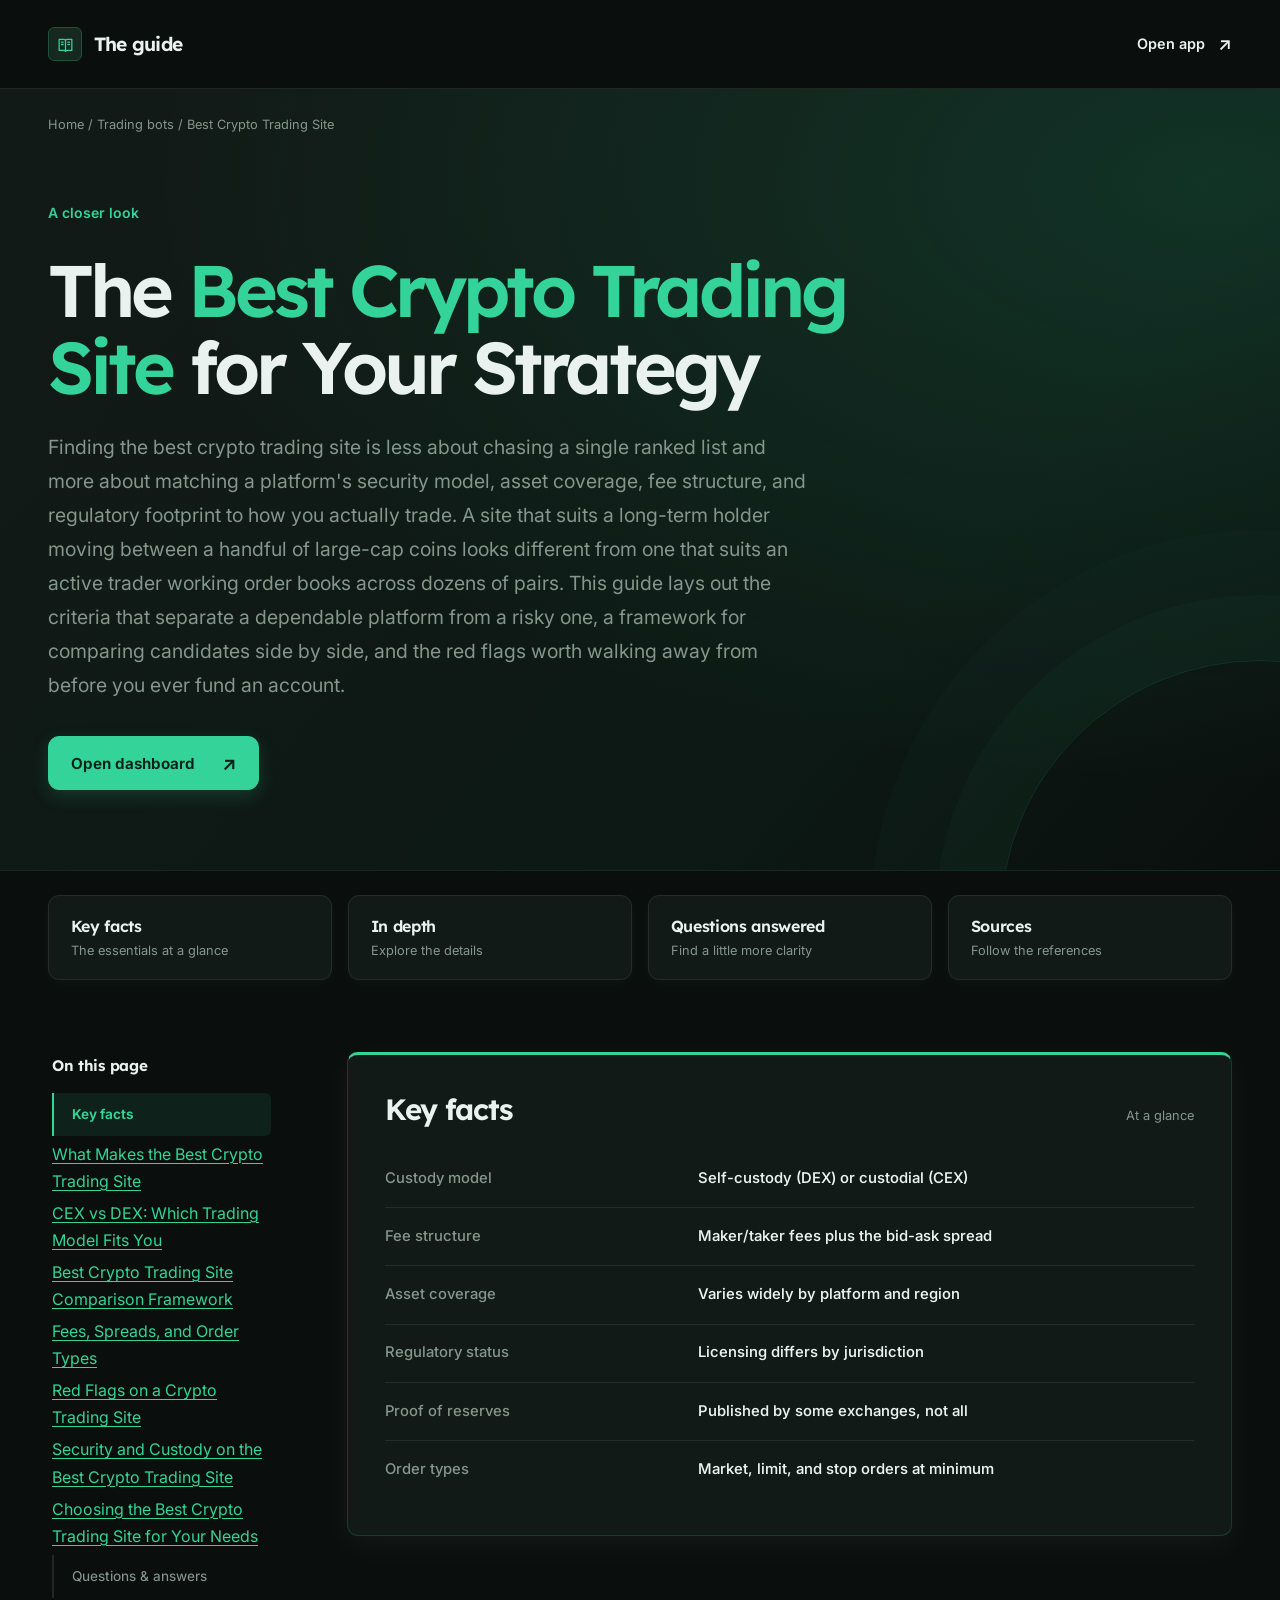
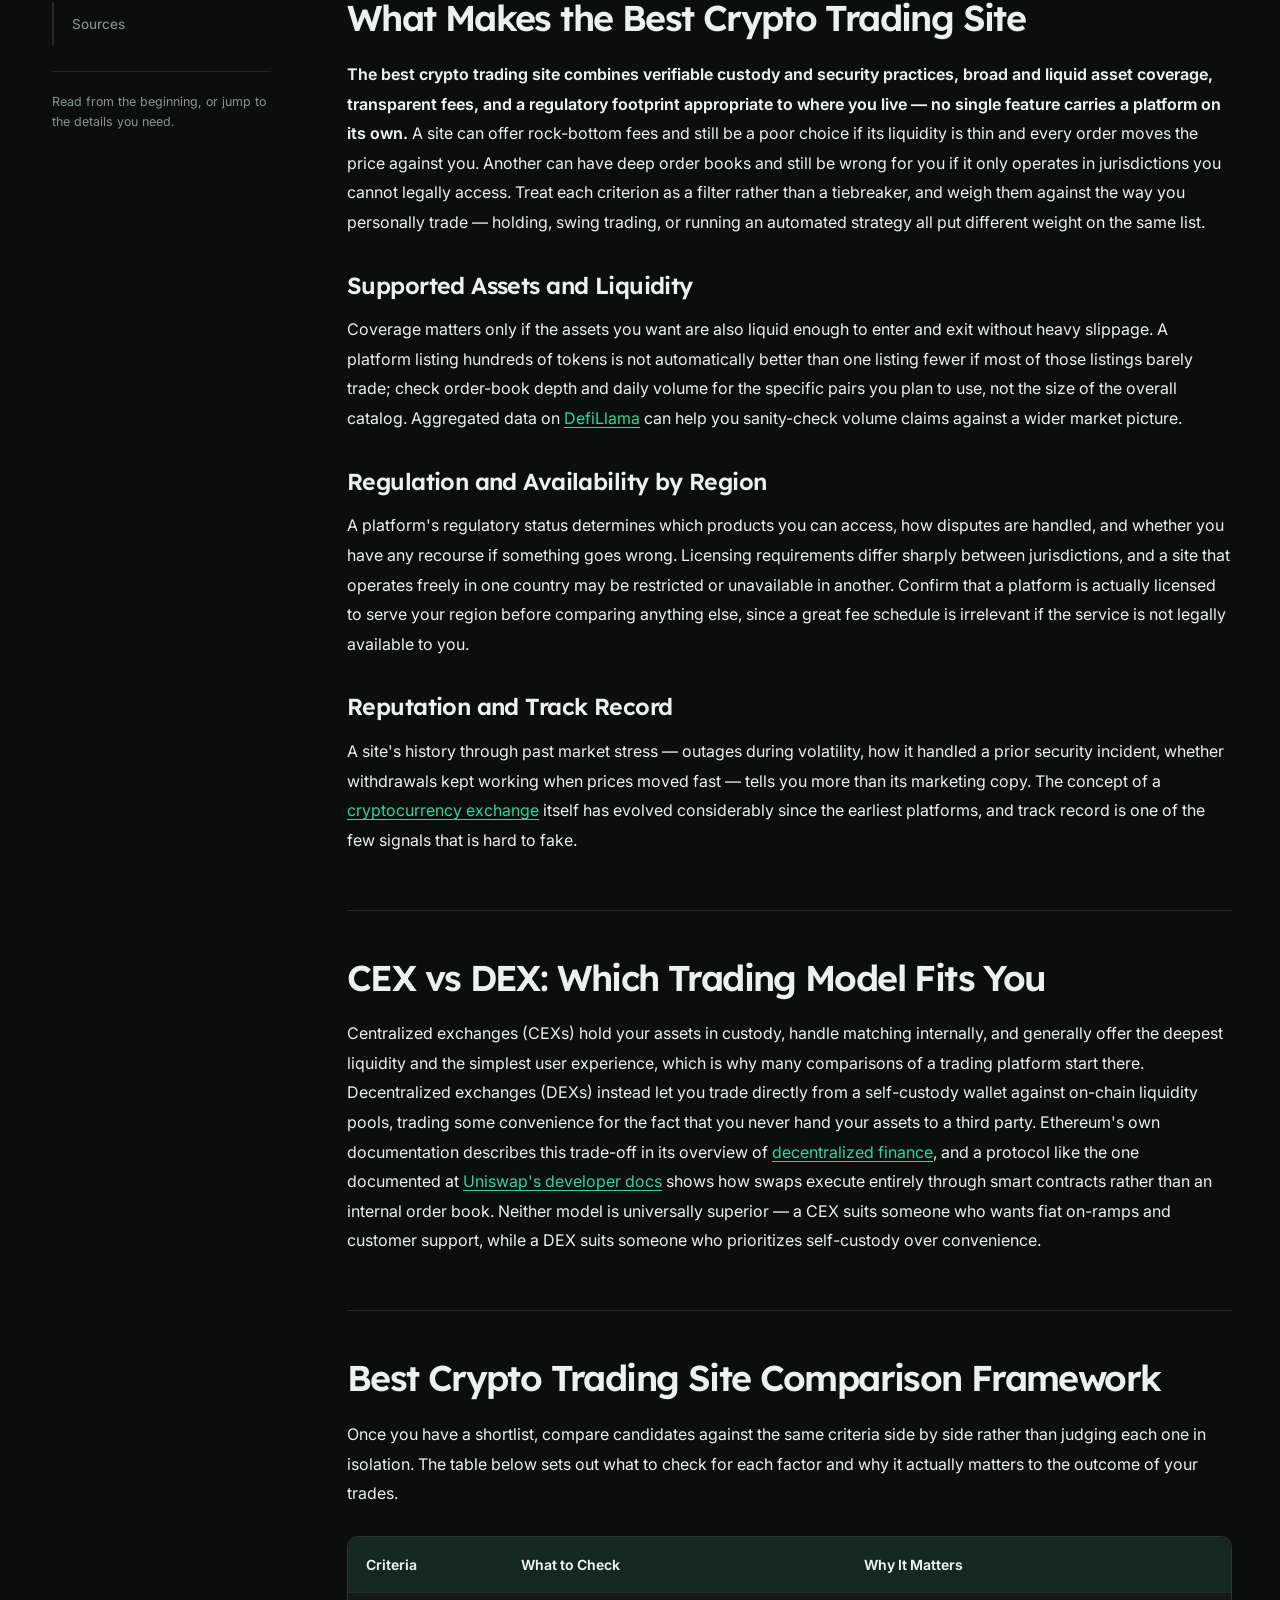
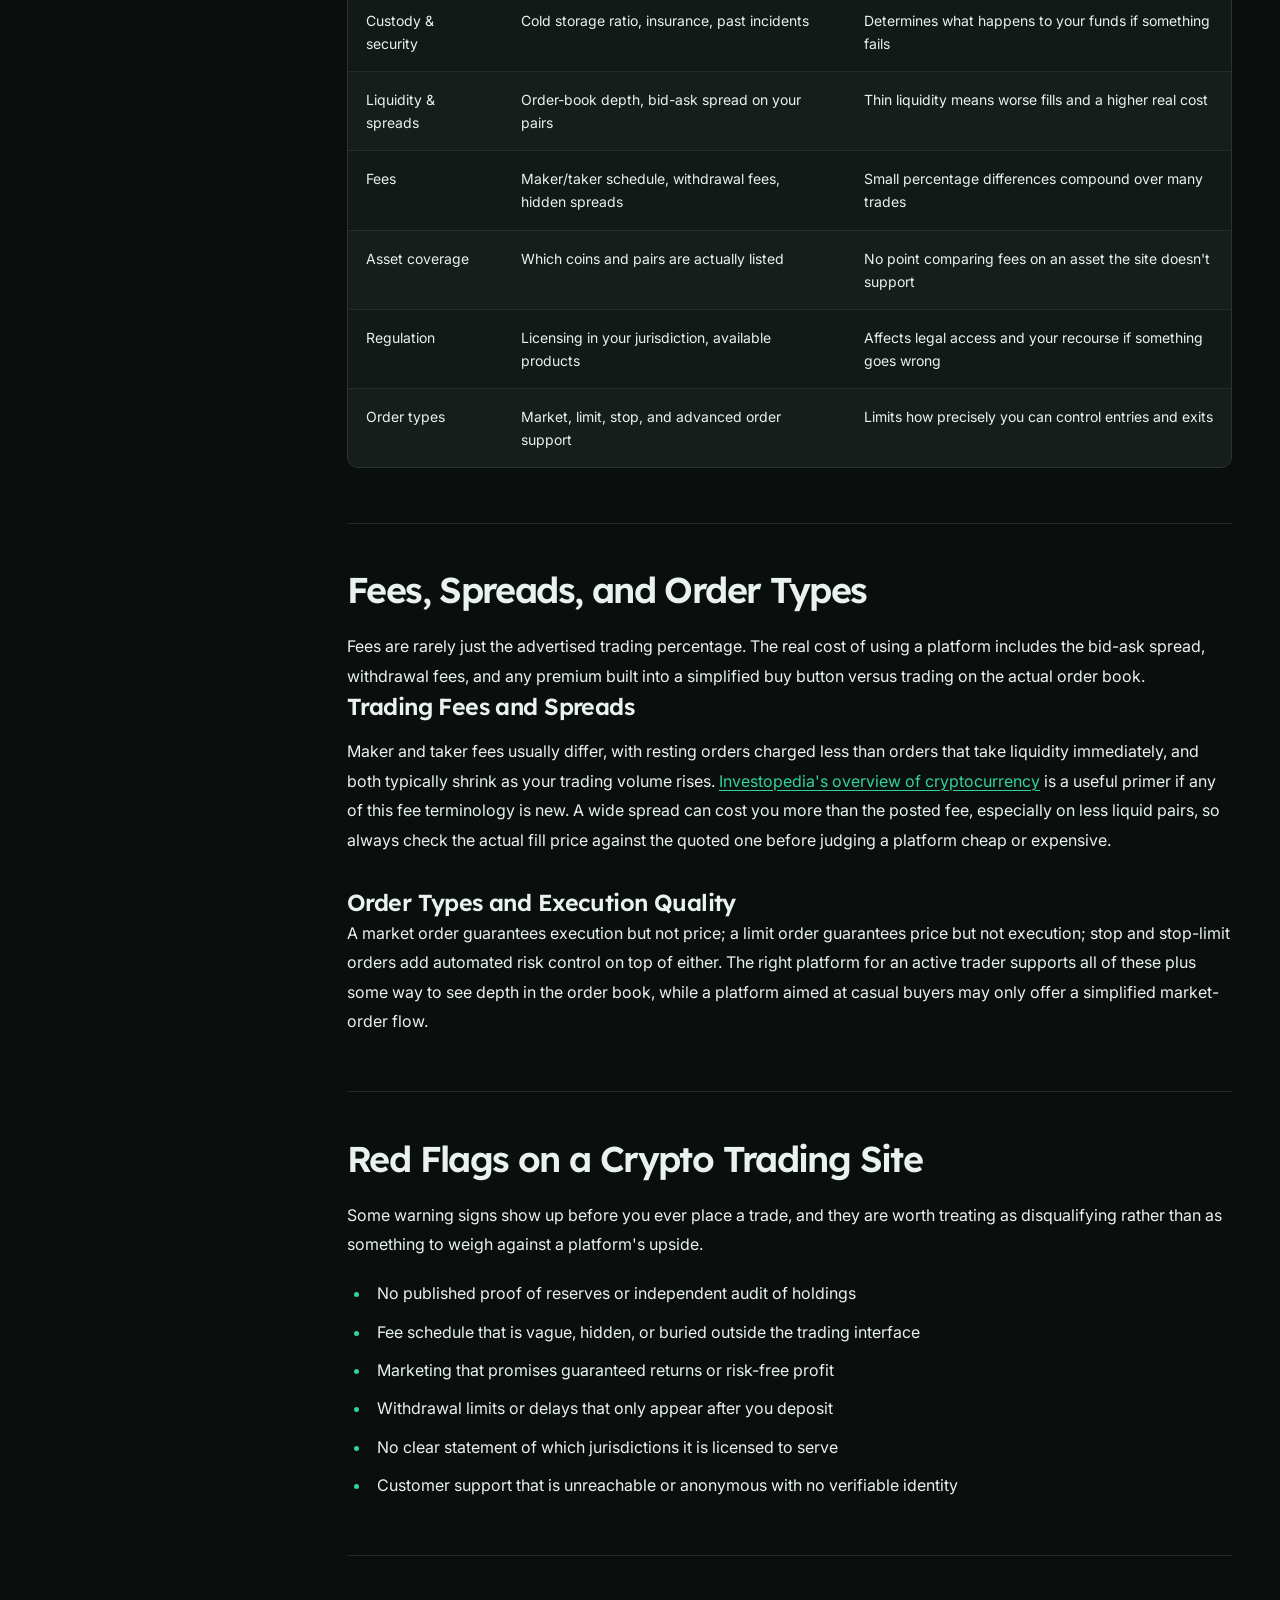
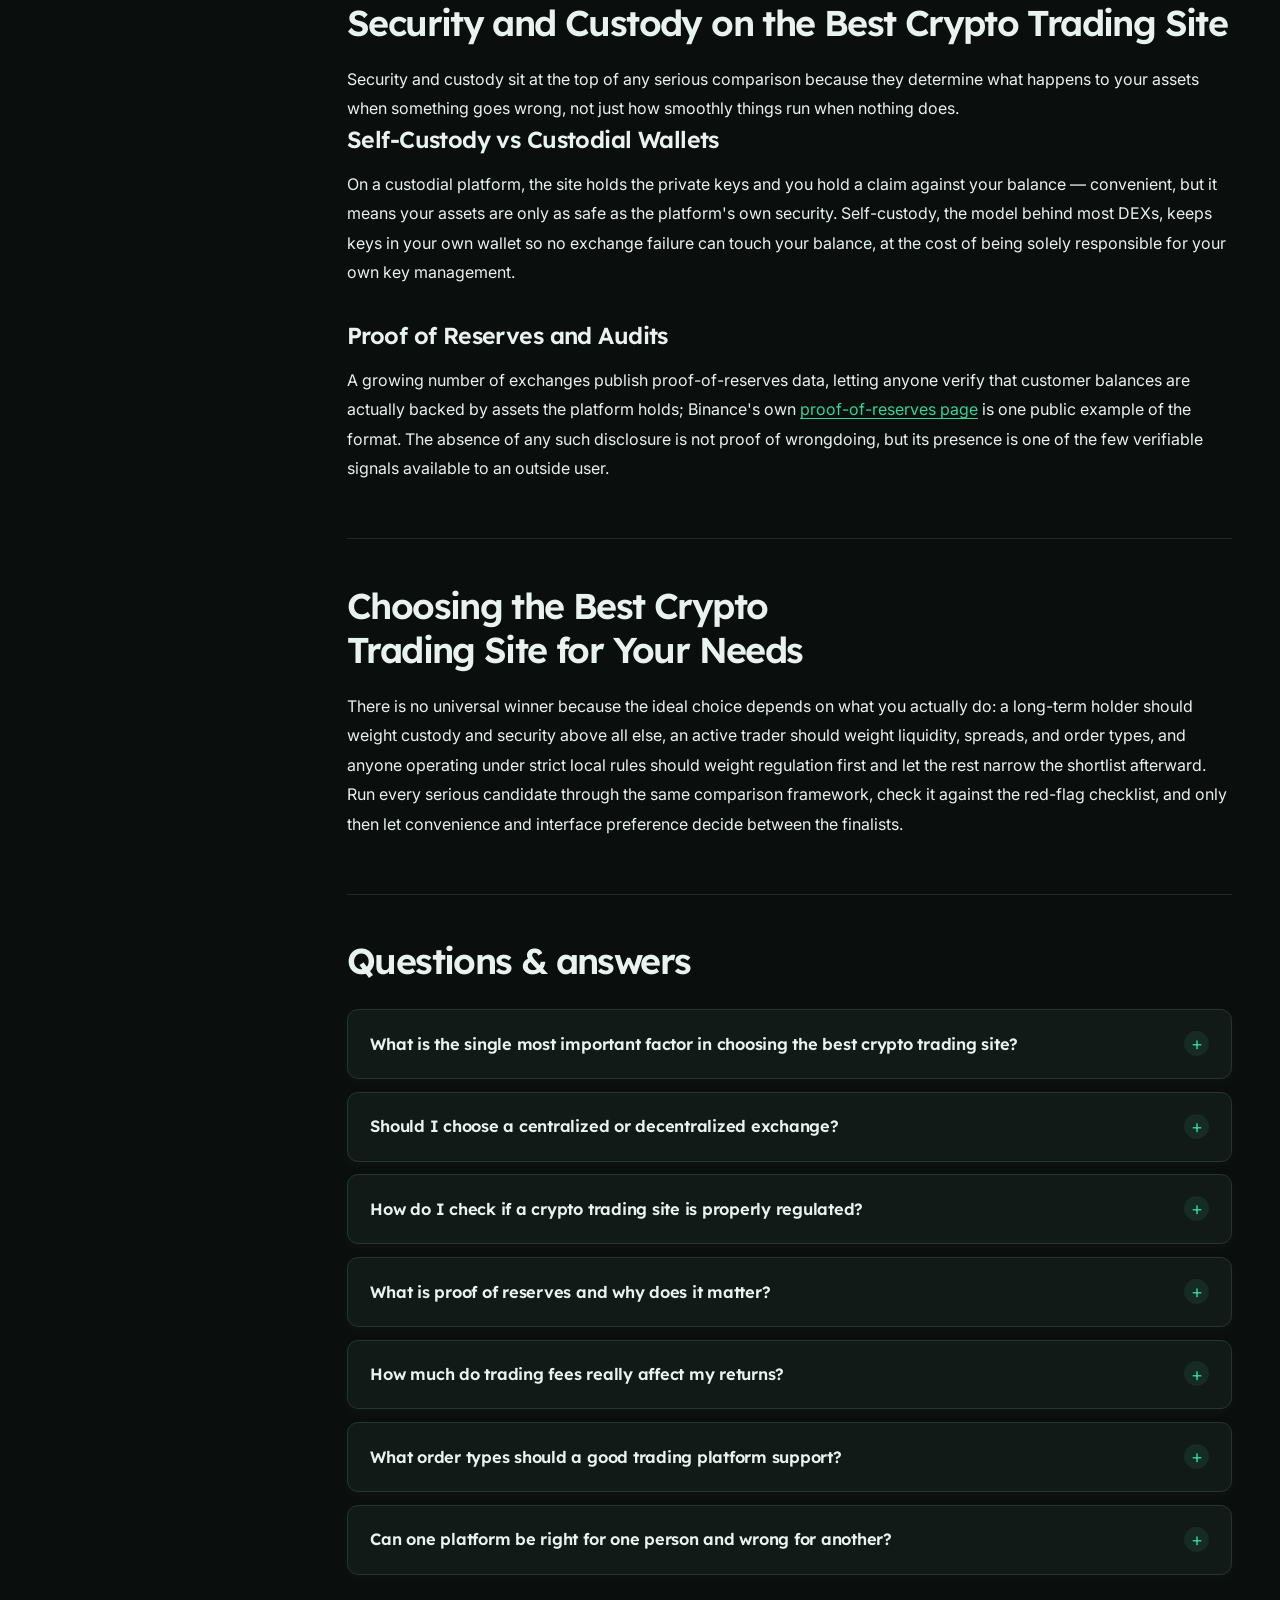
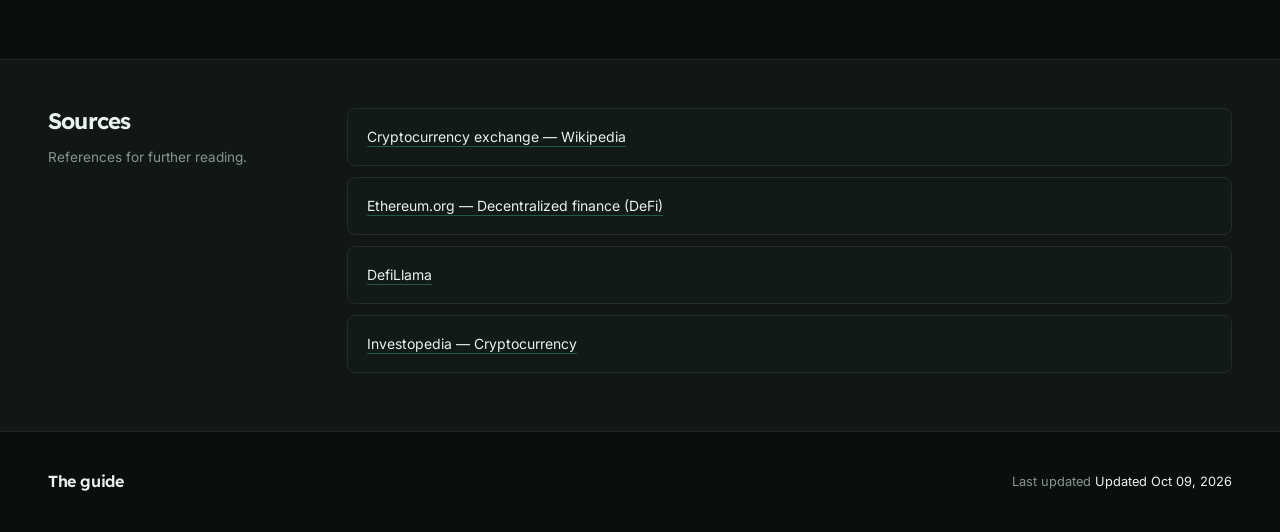
==== commit b3673cd0: "Guide redesign: rich content, inline sources, scrollspy" ====
--- a/index.html
+++ b/index.html
@@ -1,300 +1,1310 @@
 <!doctype html>
 <html lang="en">
 <head>
-  <meta charset="utf-8">
-  <meta name="viewport" content="width=device-width, initial-scale=1">
-  <title>Best Crypto Trading Site — Choose the right crypto exchange</title>
-  <meta name="description" content="Best Crypto Trading Site is a comparison topic for evaluating cryptocurrency trading platforms by liquidity, fees, asset coverage, security, and juris">
-  <meta name="robots" content="index,follow,max-snippet:-1,max-image-preview:large,max-video-preview:-1">
-  <meta name="theme-color" content="#eef0f3">
-  <link rel="canonical" href="https://best-crypto-trading-site.github.io/">
-  <link rel="icon" type="image/png" href="favicon.png">
-  <link rel="prefetch" href="dashboard/index.html">
-  <link rel="preconnect" href="https://defillama.com/" crossorigin>
-  <link rel="preconnect" href="https://coins.llama.fi" crossorigin>
-  <meta property="og:type" content="website"><meta property="og:url" content="https://best-crypto-trading-site.github.io/">
-  <meta property="og:title" content="Best Crypto Trading Site — Choose the right crypto exchange">
-  <meta property="og:description" content="Best Crypto Trading Site is a comparison topic for evaluating cryptocurrency trading platforms by liquidity, fees, asset coverage, security, and juris">
-  <meta property="og:site_name" content="Best Crypto Trading Site dashboard"><meta property="og:image" content="https://best-crypto-trading-site.github.io/favicon.png">
-  <meta name="twitter:card" content="summary"><meta name="twitter:title" content="Best Crypto Trading Site — Choose the right crypto exchange"><meta name="twitter:description" content="Best Crypto Trading Site is a comparison topic for evaluating cryptocurrency trading platforms by liquidity, fees, asset coverage, security, and juris"><meta name="twitter:image" content="https://best-crypto-trading-site.github.io/favicon.png">
-  <script type="application/ld+json">
-  {
-    "@context":"https://schema.org",
-    "@graph":[
-      {"@type":"WebSite","@id":"https://best-crypto-trading-site.github.io/#website","url":"https://best-crypto-trading-site.github.io/","name":"Best Crypto Trading Site dashboard","inLanguage":"en-US"},
-      {"@type":"Thing","@id":"https://best-crypto-trading-site.github.io/#brand","name":"Best Crypto Trading Site",
-       "description":"Best Crypto Trading Site is a comparison topic for evaluating cryptocurrency trading platforms by liquidity, fees, asset coverage, security, and jurisdictional availability.",
-       "sameAs":["https://www.coingecko.com/en/exchanges", "https://coinmarketcap.com/rankings/exchanges/", "https://defillama.com/cexs", "https://en.wikipedia.org/wiki/Cryptocurrency_exchange"]},
-      {"@type":"WebPage","@id":"https://best-crypto-trading-site.github.io/#webpage","url":"https://best-crypto-trading-site.github.io/","name":"Best Crypto Trading Site \u2014 Choose the right crypto exchange","description":"Best Crypto Trading Site is a comparison topic for evaluating cryptocurrency trading platforms by liquidity, fees, asset coverage, security, and juris","isPartOf":{"@id":"https://best-crypto-trading-site.github.io/#website"},"about":{"@id":"https://best-crypto-trading-site.github.io/#brand"},"mainEntity":{"@id":"https://best-crypto-trading-site.github.io/#brand"},"inLanguage":"en-US","mentions":[{"@type":"Thing","name":"Exchange liquidity","sameAs":"https://www.coingecko.com/en/methodology"},{"@type":"Thing","name":"Trading fees and spreads","sameAs":"https://help.coinbase.com/en/coinbase/trading-and-funding/pricing-and-fees/fees"}]},
-      {"@type":"ItemList","@id":"https://best-crypto-trading-site.github.io/#resources","name":"Best Crypto Trading Site \u2014 resources & references","itemListElement":[{"@type":"ListItem","position":1,"name":"Cryptocurrency Exchange","url":"https://en.wikipedia.org/wiki/Cryptocurrency_exchange"},{"@type":"ListItem","position":2,"name":"Crypto Key Terms","url":"https://www.finra.org/investors/investing/investment-products/crypto-assets/key-terms"},{"@type":"ListItem","position":3,"name":"What Is Kraken?","url":"https://support.kraken.com/articles/360030651871-what-is-kraken-com-"},{"@type":"ListItem","position":4,"name":"CoinGecko Methodology","url":"https://www.coingecko.com/en/methodology"},{"@type":"ListItem","position":5,"name":"CoinGecko Exchanges","url":"https://www.coingecko.com/en/exchanges"},{"@type":"ListItem","position":6,"name":"CoinMarketCap Exchanges","url":"https://coinmarketcap.com/rankings/exchanges/"},{"@type":"ListItem","position":7,"name":"DeFiLlama CEXs","url":"https://defillama.com/cexs"},{"@type":"ListItem","position":8,"name":"Decentralized Exchanges","url":"https://www.coingecko.com/en/exchanges/decentralized"},{"@type":"ListItem","position":9,"name":"Kraken Fee Schedule","url":"https://www.kraken.com/features/fee-schedule"},{"@type":"ListItem","position":10,"name":"Gemini Fee Schedule","url":"https://www.gemini.com/fees/gemini-fee-schedule"},{"@type":"ListItem","position":11,"name":"Coinbase Crypto Fees","url":"https://help.coinbase.com/en/coinbase/trading-and-funding/pricing-and-fees/fees"},{"@type":"ListItem","position":12,"name":"Buying and Selling","url":"https://www.finra.org/investors/investing/investment-products/crypto-assets/buying-selling"},{"@type":"ListItem","position":13,"name":"SEC Crypto Assets","url":"https://www.investor.gov/additional-resources/spotlight/crypto-assets"},{"@type":"ListItem","position":14,"name":"Trading Risk Advisory","url":"https://www.cftc.gov/LearnAndProtect/AdvisoriesAndArticles/understand_risks_of_virtual_currency.html"},{"@type":"ListItem","position":15,"name":"Fraudulent Trading Sites","url":"https://www.cftc.gov/LearnAndProtect/AdvisoriesAndArticles/watch_out_for_digital_fraud.html"},{"@type":"ListItem","position":16,"name":"Crypto Assets Overview","url":"https://www.finra.org/investors/investing/investment-products/crypto-assets/overview"}]}
-    ]
-  }
-  </script>
-  <style>
-:root{
-  --bg:#eef0f3; --bg-2:#e7eaef; --panel:#ffffff; --field:#f1f3f7; --field-2:#e9edf2;
-  --ink:#151a21; --text:#414954; --muted:#6a727d; --faint:#9aa2ad;
-  --line:rgba(20,26,33,.09); --line-2:rgba(20,26,33,.14);
-  --accent:#2563EB; --accent-ink:#0e2863; --accent-soft:rgba(37,99,235,0.13); --accent-glow:rgba(37,99,235,0.3);
-  --cta:#171a20; --cta-hover:#0a0c10; --cta-ink:#ffffff;
-  --shadow-card:0 1px 0 rgba(20,26,33,.02), 0 40px 80px -42px rgba(24,32,48,.40), 0 14px 30px -22px rgba(24,32,48,.24);
-  --shadow-pop:0 24px 60px -26px rgba(24,32,48,.38), 0 8px 20px -12px rgba(24,32,48,.22);
-  --mono: ui-monospace, "SF Mono", SFMono-Regular, Menlo, Consolas, monospace;
-  --font: Inter, ui-sans-serif, system-ui, -apple-system, "Segoe UI", Roboto, sans-serif;
-  --ease: cubic-bezier(0.22, 0.7, 0.24, 1);
-  color-scheme: light;
-}
-html[data-theme="dark"]{
-  --bg:#0b0e13; --bg-2:#0e131b; --panel:#141a24; --field:#1b2230; --field-2:#232c3d;
-  --ink:#e9eef7; --text:#bcc5d6; --muted:#8b95a8; --faint:#606a7e;
-  --line:rgba(226,234,250,.10); --line-2:rgba(226,234,250,.18);
-  --accent:#628ef0; --accent-ink:#92b1f5; --accent-soft:rgba(98,142,240,0.16); --accent-glow:rgba(98,142,240,0.34);
-  --cta:#628ef0; --cta-hover:#547ace; --cta-ink:#ffffff;
-  --shadow-card:0 30px 70px -34px rgba(0,0,0,.66), 0 6px 18px -10px rgba(0,0,0,.5);
-  --shadow-pop:0 24px 60px -26px rgba(0,0,0,.7);
-  color-scheme: dark;
-}
-*{ box-sizing:border-box; }
-html{ height:100%; scroll-behavior:smooth; }
-@media (prefers-reduced-motion: reduce){ html{ scroll-behavior:auto; } }
-body{ margin:0; min-width:320px; height:100%; overflow:hidden; color:var(--text); background:var(--bg); font-family:var(--font); font-size:15px; line-height:1.55; -webkit-font-smoothing:antialiased; text-rendering:optimizeLegibility; }
-a{ color:inherit; text-decoration:none; }
-button{ font:inherit; color:inherit; background:none; border:none; cursor:pointer; }
-img{ display:block; max-width:100%; }
-h1,h2,h3,p{ margin:0; }
-a:focus-visible, button:focus-visible, summary:focus-visible{ outline:2px solid var(--accent); outline-offset:3px; border-radius:10px; }
-.skip{ position:absolute; left:-999px; }
-.skip:focus{ left:12px; top:12px; z-index:120; padding:9px 15px; border-radius:10px; background:var(--cta); color:var(--cta-ink); font-weight:750; }
-.bg{ position:fixed; inset:0; z-index:0; pointer-events:none; overflow:hidden; background:
-  radial-gradient(1100px 700px at 82% 116%, var(--bg-2), transparent 60%),
-  radial-gradient(900px 620px at -6% -8%, var(--bg-2), transparent 58%); }
-.bg::before{ content:""; position:absolute; right:-14%; bottom:-30%; width:min(92vw,940px); aspect-ratio:1; border-radius:50%;
-  background:repeating-radial-gradient(circle at center, transparent 0 86px, var(--line) 86px 87px); opacity:.5; mask:radial-gradient(circle at center, #000 62%, transparent 72%); }
-.bg::after{ content:""; position:absolute; left:-10%; top:-16%; width:min(70vw,560px); aspect-ratio:1; border-radius:50%;
-  background:repeating-radial-gradient(circle at center, transparent 0 64px, var(--line) 64px 65px); opacity:.4; mask:radial-gradient(circle at center, #000 60%, transparent 72%); }
-.topbar{ position:relative; z-index:70; flex:0 0 auto; display:flex; align-items:center; justify-content:space-between; gap:14px; padding:13px clamp(16px,3.4vw,34px);
-  background:color-mix(in srgb, var(--bg) 78%, transparent); backdrop-filter:saturate(140%) blur(12px); -webkit-backdrop-filter:saturate(140%) blur(12px); border-bottom:1px solid var(--line); }
-.tb-left{ display:flex; align-items:center; gap:12px; min-width:0; }
-.hamb{ display:grid; place-items:center; width:40px; height:40px; flex:0 0 auto; position:relative; border:1px solid var(--line-2); border-radius:12px; background:var(--panel); color:var(--ink); transition:border-color .15s var(--ease); }
-.hamb:hover{ border-color:var(--accent); }
-.hamb .bar{ position:absolute; left:11px; right:11px; height:2px; border-radius:2px; background:currentColor; transition:transform .24s var(--ease), opacity .18s var(--ease); }
-.hamb .bar:nth-child(1){ top:14px; } .hamb .bar:nth-child(2){ top:19px; } .hamb .bar:nth-child(3){ top:24px; }
-body.drawer-open .hamb .bar:nth-child(1){ transform:translateY(5px) rotate(45deg); }
-body.drawer-open .hamb .bar:nth-child(2){ opacity:0; }
-body.drawer-open .hamb .bar:nth-child(3){ transform:translateY(-5px) rotate(-45deg); }
-.brand{ display:flex; align-items:center; gap:11px; min-width:0; }
-.brand-logo{ width:34px; height:34px; flex:0 0 auto; display:grid; place-items:center; border-radius:10px; background:var(--panel); box-shadow:inset 0 0 0 1px var(--line-2); }
-.brand-logo img{ width:22px; height:22px; border-radius:50%; }
-.brand-name{ font-size:19px; font-weight:820; letter-spacing:-0.03em; color:var(--ink); line-height:1.1; white-space:nowrap; }
-.tb-right{ display:flex; align-items:center; gap:9px; }
-.theme-toggle{ display:inline-flex; align-items:center; gap:2px; padding:3px; border-radius:999px; background:var(--field); box-shadow:inset 0 0 0 1px var(--line); }
-.theme-toggle button{ display:grid; place-items:center; width:30px; height:30px; border-radius:999px; color:var(--muted); transition:color .15s var(--ease), background-color .15s var(--ease); }
-.theme-toggle button svg{ width:15px; height:15px; }
-.theme-toggle button[aria-pressed="true"]{ color:var(--ink); background:var(--panel); box-shadow:0 2px 8px -3px rgba(0,0,0,.28); }
-.btn-app{ display:inline-flex; align-items:center; gap:8px; padding:9px 15px; border-radius:11px; background:var(--panel); color:var(--ink); font-size:13.5px; font-weight:700; letter-spacing:-0.01em; box-shadow:inset 0 0 0 1px var(--line-2); transition:box-shadow .15s var(--ease), transform .15s var(--ease); white-space:nowrap; }
-.btn-app svg{ width:16px; height:16px; color:var(--muted); }
-.btn-app:hover{ box-shadow:inset 0 0 0 1px var(--accent); transform:translateY(-1px); }
-.btn-app:hover svg{ color:var(--accent-ink); }
-.scrim{ position:fixed; inset:0; z-index:80; background:rgba(10,14,17,.42); opacity:0; visibility:hidden; transition:opacity .28s var(--ease), visibility .28s var(--ease); }
-body.drawer-open .scrim{ opacity:1; visibility:visible; }
-.drawer{ position:fixed; z-index:90; top:0; left:0; height:100dvh; width:300px; max-width:86vw; display:flex; flex-direction:column; padding:16px 14px 16px; background:var(--panel); border-right:1px solid var(--line); box-shadow:var(--shadow-pop);
-  transform:translateX(-104%); transition:transform .3s var(--ease); overflow-y:auto; }
-body.drawer-open .drawer{ transform:translateX(0); }
-.drawer-head{ display:flex; align-items:center; justify-content:space-between; gap:10px; padding:2px 6px 8px; }
-.drawer-head .brand-name{ font-size:15px; }
-.drawer-close{ display:grid; place-items:center; width:34px; height:34px; border-radius:10px; color:var(--muted); }
-.drawer-close:hover{ color:var(--ink); background:var(--field); }
-.drawer-close svg{ width:17px; height:17px; }
-.nav-label{ margin:15px 12px 6px; font-size:10px; font-weight:750; letter-spacing:0.15em; text-transform:uppercase; color:var(--faint); }
-.nav-item{ display:flex; align-items:center; gap:12px; padding:9px 12px; border-radius:10px; color:var(--text); font-size:14px; font-weight:650; transition:color .15s var(--ease), background-color .15s var(--ease); }
-.nav-item .ni-ico{ width:18px; height:18px; flex:0 0 auto; color:var(--muted); }
-.nav-item.is-active{ color:var(--accent-ink); background:var(--accent-soft); }
-.nav-item.is-active .ni-ico{ color:var(--accent-ink); }
-.nav-item:hover{ color:var(--ink); background:var(--field); }
-.nav-group{ border-radius:10px; }
-.nav-group summary{ display:flex; align-items:center; gap:12px; padding:9px 12px; border-radius:10px; color:var(--text); font-size:14px; font-weight:650; cursor:pointer; list-style:none; transition:color .15s var(--ease), background-color .15s var(--ease); }
-.nav-group summary::-webkit-details-marker{ display:none; }
-.nav-group summary .ni-ico{ width:18px; height:18px; flex:0 0 auto; color:var(--muted); }
-.nav-group summary .chev{ width:15px; height:15px; margin-left:auto; color:var(--faint); transition:transform .2s var(--ease); }
-.nav-group summary:hover{ color:var(--ink); background:var(--field); }
-.nav-group[open] summary{ color:var(--ink); }
-.nav-group[open] summary .chev{ transform:rotate(180deg); }
-.nav-sub{ display:flex; flex-direction:column; gap:1px; padding:2px 0 8px 42px; }
-.nav-sub a{ display:flex; align-items:baseline; gap:7px; padding:6px 10px; border-radius:8px; color:var(--muted); font-size:12.5px; font-weight:550; transition:color .15s var(--ease), background-color .15s var(--ease); }
-.nav-sub a small{ color:var(--faint); font-size:10.5px; font-weight:500; }
-.nav-sub a:hover{ color:var(--accent-ink); background:var(--field); }
-.drawer-foot{ margin-top:auto; padding-top:13px; border-top:1px solid var(--line); }
-.disclose{ margin:8px 8px 0; font-size:11px; line-height:1.5; color:var(--muted); }
-.disclose strong{ color:var(--text); font-weight:750; }
-.fine{ margin:6px 8px 0; font-size:10.5px; line-height:1.45; color:var(--faint); }
-.app{ height:100dvh; display:flex; flex-direction:column; overflow:hidden; position:relative; z-index:1; }
-.wrap{ flex:1 1 auto; min-height:0; display:grid; place-items:center; overflow:hidden; }
-.stage{ width:100%; max-width:560px; max-height:100%; margin-inline:auto; padding:clamp(14px,3vh,36px) clamp(16px,3.4vw,26px); display:flex; flex-direction:column; align-items:center; text-align:center; }
-.lead{ margin:0 0 clamp(13px,2.2vh,20px); max-width:24ch; font-size:clamp(19px,2.5vw,27px); line-height:1.16; letter-spacing:-0.025em; font-weight:750; color:var(--ink); }
-.lead .hl{ color:var(--accent-ink); }
-.hero-chips{ display:flex; flex-wrap:wrap; justify-content:center; gap:9px; margin-top:clamp(13px,2.2vh,18px); }
-.hchip{ display:inline-flex; align-items:baseline; gap:7px; padding:8px 13px; border-radius:12px; background:var(--panel); box-shadow:inset 0 0 0 1px var(--line); font-size:12px; font-weight:600; color:var(--muted); transition:box-shadow .15s var(--ease), color .15s var(--ease); }
-.hchip b{ color:var(--ink); font-family:var(--mono); font-size:12.5px; font-weight:650; font-variant-numeric:tabular-nums; }
-.hchip .ext{ color:var(--faint); font-size:10px; }
-a.hchip:hover{ box-shadow:inset 0 0 0 1px var(--accent); color:var(--text); }
-a.hchip:hover .ext{ color:var(--accent-ink); }
-.swap-card{ position:relative; width:min(480px,100%); border-radius:28px; background:var(--panel); padding:clamp(20px,4vw,30px); text-align:left; box-shadow:var(--shadow-card); }
-.card-head{ display:flex; align-items:center; justify-content:space-between; margin:2px 4px 17px; }
-.card-title{ font-size:15px; font-weight:800; letter-spacing:-0.02em; color:var(--ink); }
-.badge{ display:inline-flex; align-items:center; gap:6px; padding:5px 11px; border-radius:999px; color:var(--accent-ink); background:var(--accent-soft); font-size:10px; font-weight:750; letter-spacing:0.07em; text-transform:uppercase; }
-.badge i{ width:6px; height:6px; border-radius:50%; background:var(--accent); }
-.field{ position:relative; padding:17px 18px 18px; border-radius:19px; background:var(--field); }
-.field + .field{ margin-top:6px; }
-.field-top{ display:flex; align-items:center; justify-content:space-between; }
-.field-label{ font-size:12px; font-weight:600; color:var(--muted); }
-.field-bal{ font-size:11px; font-weight:600; color:var(--faint); }
-.field-row{ display:flex; align-items:center; justify-content:space-between; gap:12px; margin-top:11px; min-width:0; }
-.amount{ min-width:0; }
-.amount b{ display:block; font-size:clamp(29px,5vw,38px); font-weight:750; line-height:1; letter-spacing:-0.02em; color:var(--ink); font-variant-numeric:tabular-nums; }
-.amount span{ display:block; margin-top:6px; font-size:11px; font-weight:600; color:var(--faint); }
-.token-pill{ display:inline-flex; align-items:center; gap:10px; flex:0 0 auto; padding:7px 12px 7px 8px; border-radius:999px; background:var(--panel); box-shadow:0 4px 14px -8px rgba(0,0,0,.4), inset 0 0 0 1px var(--line); transition:box-shadow .15s var(--ease); }
-.token-pill:hover{ box-shadow:0 6px 18px -8px rgba(0,0,0,.42), inset 0 0 0 1px var(--line-2); }
-.token-pill img{ width:26px; height:26px; flex:0 0 auto; border-radius:50%; }
-.token-meta{ display:flex; flex-direction:column; line-height:1.05; min-width:0; }
-.token-meta small{ font-size:9.5px; font-weight:600; letter-spacing:0.06em; text-transform:uppercase; color:var(--faint); }
-.token-meta b{ font-size:15px; font-weight:800; letter-spacing:-0.01em; color:var(--ink); white-space:nowrap; }
-.token-pill .chev{ width:14px; height:14px; flex:0 0 auto; color:var(--faint); }
-.reverse{ position:relative; z-index:2; display:grid; place-items:center; width:40px; height:40px; margin:-14px auto; border:4px solid var(--panel); border-radius:13px; background:var(--field-2); color:var(--muted); box-shadow:0 6px 16px -8px rgba(0,0,0,.4); transition:transform .28s var(--ease), color .15s var(--ease), background-color .15s var(--ease); }
-.reverse svg{ width:16px; height:16px; }
-.reverse:hover{ color:var(--cta-ink); background:var(--accent); transform:rotate(180deg); }
-.details-btn{ display:flex; align-items:center; justify-content:center; gap:8px; width:100%; margin-top:12px; padding:12px; border-radius:14px; background:var(--field); color:var(--muted); font-size:12px; font-weight:750; letter-spacing:0.06em; text-transform:uppercase; transition:color .15s var(--ease), background-color .15s var(--ease); }
-.details-btn svg{ width:14px; height:14px; transition:transform .2s var(--ease); }
-.details-btn:hover{ color:var(--ink); }
-.details-btn[aria-expanded="true"] svg{ transform:rotate(180deg); }
-.details{ overflow:hidden; max-height:0; opacity:0; transition:max-height .3s var(--ease), opacity .22s var(--ease), margin .3s var(--ease); }
-.details.open{ max-height:280px; opacity:1; margin-top:6px; }
-.d-row{ display:flex; align-items:center; justify-content:space-between; gap:12px; padding:11px 8px; border-bottom:1px solid var(--line); }
-.d-row:last-child{ border-bottom:0; }
-.d-row span{ font-size:12.5px; font-weight:600; color:var(--muted); }
-.d-row b{ font-size:12.5px; font-weight:700; color:var(--text); }
-.d-row b.ok{ color:var(--accent-ink); }
-.d-row b.mono{ font-family:var(--mono); font-size:11px; }
-.cta{ display:flex; align-items:center; justify-content:center; gap:8px; margin-top:12px; padding:16px; border-radius:16px; background:var(--cta); color:var(--cta-ink); font-size:15px; font-weight:800; letter-spacing:0.03em; text-transform:uppercase; box-shadow:0 16px 34px -16px rgba(0,0,0,.5); transition:background-color .15s var(--ease), transform .15s var(--ease); }
-.cta svg{ width:16px; height:16px; }
-.cta:hover{ background:var(--cta-hover); transform:translateY(-1px); }
-.card-note{ margin:13px 4px 0; font-size:11px; line-height:1.5; color:var(--faint); text-align:center; }
-.card-note a{ color:var(--muted); text-decoration:underline; text-decoration-color:var(--line-2); text-underline-offset:2px; }
-.card-note a:hover{ color:var(--accent-ink); }
-@media (max-width:560px){
-  .brand-name{ font-size:16px; } .btn-app span{ display:none; } .btn-app{ padding:9px 11px; }
-  .stage{ padding:12px 16px; }
-  .lead{ font-size:clamp(18px,5.5vw,24px); margin-bottom:14px; }
-  .swap-card{ padding:18px; } .field{ padding:14px 15px 15px; } .amount b{ font-size:29px; }
-  .hero-chips{ margin-top:12px; }
-}
-@media (max-height:700px){ .lead{ font-size:clamp(17px,4.5vw,21px); margin-bottom:10px; } .hero-chips{ display:none; } }
-@media (max-height:600px){ .field{ padding:12px 15px 13px; } .amount b{ font-size:26px; } .details-btn{ margin-top:8px; padding:9px; } .cta{ padding:14px; margin-top:8px; } }
-@media (prefers-reduced-motion: reduce){ *{ transition:none !important; } }
-.stage.is-hero{ max-width:780px; }
-.hero{ display:flex; flex-direction:column; align-items:center; text-align:center; }
-.hero-h2{ margin:0; max-width:17ch; font-size:clamp(31px,5.8vw,56px); line-height:1.04; letter-spacing:-0.035em; font-weight:830; color:var(--ink); }
-.hero-h2 .hl{ color:var(--accent-ink); }
-.hero-sub{ margin:clamp(16px,2.8vh,23px) auto 0; max-width:54ch; font-size:clamp(15px,1.65vw,18px); line-height:1.58; color:var(--muted); font-weight:450; }
-.hero-cta{ display:flex; flex-wrap:wrap; align-items:center; justify-content:center; gap:12px; margin-top:clamp(22px,3.6vh,32px); }
-.hero-cta .cta{ margin-top:0; text-transform:none; letter-spacing:0.005em; padding:15px 26px; font-size:15px; border-radius:14px; }
-.hero-cta .cta-ghost{ background:var(--panel); color:var(--ink); box-shadow:inset 0 0 0 1px var(--line-2); }
-.hero-cta .cta-ghost:hover{ background:var(--field); box-shadow:inset 0 0 0 1px var(--accent); transform:translateY(-1px); }
-@media (max-width:560px){ .hero-cta{ flex-direction:column; width:100%; max-width:340px; } .hero-cta .cta{ width:100%; } }
-@media (max-height:640px){ .hero-sub{ font-size:14px; margin-top:12px; } .hero-chips{ display:none; } }
-  </style>
-  <script>document.documentElement.classList.add('js')</script>
+<meta charset="utf-8">
+<meta name="viewport" content="width=device-width, initial-scale=1">
+<title>Best Crypto Trading Site — Criteria, Comparison & Red Flags</title>
+<meta name="description" content="A practical guide to choosing the best crypto trading site: security and custody, fees and liquidity, order types, regulation, and the red flags to rule a platform out before you fund an account.">
+<link rel="canonical" href="https://best-crypto-trading-site.github.io/">
+<meta property="og:type" content="article">
+<meta property="og:title" content="Best Crypto Trading Site">
+<meta property="og:url" content="https://best-crypto-trading-site.github.io/">
+<meta property="og:image" content="https://best-crypto-trading-site.github.io/og.png">
+<meta name="twitter:card" content="summary_large_image">
+<meta name="twitter:title" content="Best Crypto Trading Site">
+<link rel="preconnect" href="https://fonts.googleapis.com"><link rel="preconnect" href="https://fonts.gstatic.com" crossorigin><link rel="stylesheet" href="https://fonts.googleapis.com/css2?family=Inter:wght@400;500;600;700&family=Lexend:wght@500;600;700&display=swap">
+<script type="application/ld+json">{"@context": "https://schema.org", "@graph": [{"@type": "WebSite", "@id": "https://best-crypto-trading-site.github.io/#website", "url": "https://best-crypto-trading-site.github.io/", "name": "Best Crypto Trading Site — Criteria, Comparison & Red Flags"}, {"@type": "WebPage", "@id": "https://best-crypto-trading-site.github.io/#webpage", "url": "https://best-crypto-trading-site.github.io/", "name": "Best Crypto Trading Site — Criteria, Comparison & Red Flags", "isPartOf": {"@id": "https://best-crypto-trading-site.github.io/#website"}, "description": "A practical guide to choosing the best crypto trading site: security and custody, fees and liquidity, order types, regulation, and the red flags to rule a platform out before you fund an account.", "datePublished": "2026-10-09", "dateModified": "2026-10-09"}, {"@type": "SoftwareApplication", "name": "Best Crypto Trading Site", "applicationCategory": "FinanceApplication", "operatingSystem": "Web", "offers": {"@type": "Offer", "price": "0", "priceCurrency": "USD"}}, {"@type": "BreadcrumbList", "itemListElement": [{"@type": "ListItem", "position": 1, "name": "Home", "item": "https://best-crypto-trading-site.github.io/"}, {"@type": "ListItem", "position": 2, "name": "Trading bots"}, {"@type": "ListItem", "position": 3, "name": "Best Crypto Trading Site"}]}, {"@type": "FAQPage", "mainEntity": [{"@type": "Question", "name": "What is the single most important factor in choosing the best crypto trading site?", "acceptedAnswer": {"@type": "Answer", "text": "There isn't one factor that outweighs all others for every trader. Security and custody matter most if you plan to hold assets on the platform for a long time, while liquidity and fees matter most if you trade frequently. Weigh each criterion against how you actually use the site rather than looking for a single universal winner."}}, {"@type": "Question", "name": "Should I choose a centralized or decentralized exchange?", "acceptedAnswer": {"@type": "Answer", "text": "A centralized exchange generally offers deeper liquidity, fiat on-ramps, and customer support but requires trusting the platform with custody of your assets. A decentralized exchange keeps your assets in your own wallet at the cost of some convenience. Many traders use both for different purposes."}}, {"@type": "Question", "name": "How do I check if a crypto trading site is properly regulated?", "acceptedAnswer": {"@type": "Answer", "text": "Look for a clear statement of which licenses the platform holds and in which jurisdictions, usually disclosed in its terms of service or a dedicated regulatory page. If that information is missing or vague, treat it as a red flag rather than assuming it is simply an oversight."}}, {"@type": "Question", "name": "What is proof of reserves and why does it matter?", "acceptedAnswer": {"@type": "Answer", "text": "Proof of reserves is published evidence that a platform actually holds the assets it reports owing to customers, usually verified through a cryptographic or third-party audit method. It does not guarantee a platform is risk-free, but its absence removes one of the few independent checks available to an outside user."}}, {"@type": "Question", "name": "How much do trading fees really affect my returns?", "acceptedAnswer": {"@type": "Answer", "text": "Fees compound. A small percentage difference on every trade, combined with the bid-ask spread and withdrawal costs, can meaningfully change your results if you trade often. Compare the full cost of a trade, not just the advertised percentage, before judging a platform cheap or expensive."}}, {"@type": "Question", "name": "What order types should a good trading platform support?", "acceptedAnswer": {"@type": "Answer", "text": "At minimum, market and limit orders. Stop and stop-limit orders add automated risk control, and more advanced traders also look for conditional orders and visibility into order-book depth. A platform aimed only at simple buying may skip most of these."}}, {"@type": "Question", "name": "Can one platform be right for one person and wrong for another?", "acceptedAnswer": {"@type": "Answer", "text": "Yes. The right choice depends on what you trade, how often, where you live, and whether you want custody of your own assets. Running every serious candidate through the same comparison criteria is more useful than looking for one universally correct answer."}}]}]}</script>
+<style>
+:root{--bg:#0A0F0D;--surface:#121A17;--text:#E9F2EE;--muted:#85968E;--accent:#34D399;--accent-ink:#052016;--radius:11px;--display:"Lexend";--body:"Inter"}
+*,
+*::before,
+*::after {
+  box-sizing: border-box;
+}
+html {
+  scroll-behavior: smooth;
+  scroll-padding-top: 2rem;
+  background: var(--bg);
+  -webkit-text-size-adjust: 100%;
+}
+body {
+  margin: 0;
+  min-width: 280px;
+  color: var(--text);
+  background: var(--bg);
+  font-family: var(--body);
+  font-size: 1rem;
+  font-weight: 400;
+  line-height: 1.7;
+  -webkit-font-smoothing: antialiased;
+  overflow-wrap: break-word;
+}
+::selection {
+  color: var(--accent-ink);
+  background: var(--accent);
+}
+a {
+  color: var(--accent);
+  text-decoration-thickness: .075em;
+  text-underline-offset: .2em;
+  transition: color .18s ease, background .18s ease, border-color .18s ease;
+}
+a:hover {
+  color: var(--text);
+}
+a:focus-visible,
+summary:focus-visible,
+[tabindex]:focus-visible {
+  outline: 3px solid var(--accent);
+  outline-offset: 5px;
+  border-radius: calc(var(--radius) * .35);
+}
+img,
+svg,
+video {
+  max-width: 100%;
+  vertical-align: middle;
+}
+img,
+video {
+  height: auto;
+}
+h1,
+h2,
+h3,
+h4,
+h5,
+h6 {
+  margin-top: 0;
+  color: var(--text);
+  font-family: var(--display);
+  font-weight: 650;
+  line-height: 1.2;
+  text-wrap: balance;
+}
+p,
+ul,
+ol,
+dl,
+figure,
+blockquote {
+  margin-top: 0;
+}
+[hidden] {
+  display: none !important;
+}
+.cc79602 {
+  width: min(100% - 6rem, 1240px);
+  margin-inline: auto;
+}
+.ce10cb2 {
+  position: absolute;
+  z-index: 20;
+  top: 1rem;
+  left: 1rem;
+  padding: .75rem 1.15rem;
+  transform: translateY(-180%);
+  border-radius: var(--radius);
+  color: var(--accent-ink);
+  background: var(--accent);
+  font-weight: 600;
+}
+.ce10cb2:focus {
+  transform: translateY(0);
+}
+.cd626e1 {
+  position: relative;
+  z-index: 1;
+  border-bottom: 1px solid color-mix(in srgb, var(--text) 10%, var(--bg));
+  background: var(--bg);
+}
+.c7209ed {
+  display: flex;
+  align-items: center;
+  justify-content: space-between;
+  gap: 2rem;
+  min-height: 88px;
+  padding-block: 1rem;
+}
+.c761098 {
+  display: inline-flex;
+  align-items: center;
+  gap: .75rem;
+  color: var(--text);
+  font-family: var(--display);
+  font-size: 1.2rem;
+  font-weight: 650;
+  letter-spacing: -.04em;
+}
+.ccfb3a3 {
+  display: grid;
+  place-items: center;
+  width: 34px;
+  height: 34px;
+  border: 1px solid color-mix(in srgb, var(--accent) 30%, var(--surface));
+  border-radius: calc(var(--radius) * .55);
+  color: var(--accent);
+  background: color-mix(in srgb, var(--accent) 8%, var(--surface));
+}
+.ccfb3a3 svg {
+  width: 19px;
+  height: 19px;
+  fill: none;
+  stroke: var(--accent);
+  stroke-width: 1.6;
+  stroke-linecap: round;
+  stroke-linejoin: round;
+}
+.cdb86d4 {
+  display: inline-flex;
+  align-items: center;
+  gap: .8rem;
+  padding: .5rem 0;
+  color: var(--text);
+  font-size: .9rem;
+  font-weight: 600;
+  text-decoration: none;
+}
+.cdb86d4:hover {
+  color: var(--accent);
+}
+.cc92e3c {
+  position: relative;
+  isolation: isolate;
+  overflow: hidden;
+  border-bottom: 1px solid color-mix(in srgb, var(--accent) 15%, var(--bg));
+  background:
+    radial-gradient(ellipse at 95% 12%, color-mix(in srgb, var(--accent) 14%, transparent), color-mix(in srgb, var(--accent) 0%, transparent) 62%),
+    linear-gradient(130deg, var(--surface), color-mix(in srgb, var(--accent) 5%, var(--bg)) 70%, var(--bg));
+}
+.cc92e3c::after {
+  content: "";
+  position: absolute;
+  z-index: -1;
+  width: 520px;
+  height: 520px;
+  right: -240px;
+  bottom: -310px;
+  border: 1px solid color-mix(in srgb, var(--accent) 15%, transparent);
+  border-radius: 50%;
+  box-shadow: 0 0 0 65px color-mix(in srgb, var(--accent) 3%, transparent), 0 0 0 130px color-mix(in srgb, var(--accent) 2%, transparent);
+  pointer-events: none;
+}
+.c09ef54 {
+  padding-block: 1.6rem 5rem;
+}
+.cc1ed62 {
+  margin-bottom: 3.8rem;
+  color: var(--muted);
+  font-size: .8rem;
+  line-height: 1.6;
+}
+.cd25df7 {
+  display: inline;
+  color: var(--muted);
+  font-family: var(--body);
+  font-size: inherit;
+  text-decoration: none;
+}
+.cd25df7 a,
+a.cd25df7 {
+  color: var(--muted);
+  text-decoration: none;
+}
+.cd25df7 a:hover,
+a.cd25df7:hover {
+  color: var(--accent);
+  text-decoration: underline;
+}
+.cc1ed62 ol,
+.cc1ed62 ul,
+ol.cd25df7,
+ul.cd25df7 {
+  display: flex;
+  align-items: center;
+  flex-wrap: wrap;
+  gap: .45rem .7rem;
+  padding: 0;
+  margin: 0;
+  list-style: none;
+}
+.cc1ed62 li {
+  display: inline;
+}
+.cc1ed62 [aria-current="page"] {
+  color: var(--text);
+}
+.ca95b2a {
+  display: flex;
+  align-items: center;
+  flex-wrap: wrap;
+  gap: .8rem;
+  margin-bottom: 1.35rem;
+  color: var(--accent);
+  font-size: .875rem;
+  font-weight: 600;
+}
+.c313c4b {
+  padding-block: .3rem;
+}
+.c22915e {
+  display: inline-flex;
+  align-items: center;
+  justify-content: center;
+  min-height: 36px;
+  max-width: 180px;
+  padding: .4rem .65rem;
+  border: 1px solid color-mix(in srgb, var(--text) 9%, var(--surface));
+  border-radius: calc(var(--radius) * .6);
+  background: var(--surface);
+  box-shadow: 0 3px 10px color-mix(in srgb, var(--text) 4%, transparent);
+  color: var(--text);
+  font-size: .8rem;
+  line-height: 1;
+}
+.c22915e:empty {
+  display: none;
+}
+.c22915e img,
+.c22915e svg {
+  display: block;
+  width: auto;
+  max-width: 148px;
+  height: 24px;
+  object-fit: contain;
+}
+.cc92e3c h1 {
+  max-width: 1050px;
+  margin: 0 0 1.5rem;
+  font-family: var(--display);
+  font-size: clamp(2.7rem, 5.7vw, 5.1rem);
+  font-weight: 600;
+  line-height: 1.06;
+  letter-spacing: -.055em;
+  overflow-wrap: anywhere;
+}
+.cc92e3c h1 em {
+  color: var(--accent);
+  font-style: normal;
+}
+.cc92e3c h1 a {
+  color: inherit;
+}
+.c949525 {
+  max-width: 760px;
+  margin: 0 0 2.1rem;
+  color: var(--muted);
+  font-size: clamp(1.05rem, 1.6vw, 1.22rem);
+  line-height: 1.75;
+  text-wrap: pretty;
+}
+.c972b93 {
+  display: inline-flex;
+  align-items: center;
+  justify-content: center;
+  gap: 1.7rem;
+  min-height: 54px;
+  padding: .85rem 1.35rem;
+  border: 1px solid var(--accent);
+  border-radius: var(--radius);
+  color: var(--accent-ink);
+  background: var(--accent);
+  box-shadow: 0 6px 18px color-mix(in srgb, var(--accent) 18%, transparent);
+  font-family: var(--body);
+  font-size: .95rem;
+  font-weight: 650;
+  line-height: 1.4;
+  text-decoration: none;
+  transition: background .2s ease, box-shadow .2s ease, transform .2s ease;
+}
+.c972b93:hover {
+  color: var(--accent-ink);
+  background: color-mix(in srgb, var(--accent) 92%, var(--text));
+  box-shadow: 0 9px 24px color-mix(in srgb, var(--accent) 24%, transparent);
+  transform: translateY(-2px);
+}
+.c7c3fea {
+  font-family: var(--body);
+  font-size: 1.25em;
+  line-height: 1;
+}
+.c15e291 {
+  display: grid;
+  grid-template-columns: repeat(4, minmax(0, 1fr));
+  gap: 1rem;
+  margin-block: 1.5rem 4.5rem;
+}
+.c19aef4 {
+  min-width: 0;
+  padding: 1.2rem 1.35rem;
+  border: 1px solid color-mix(in srgb, var(--text) 9%, var(--surface));
+  border-radius: var(--radius);
+  background: var(--surface);
+  box-shadow: 0 3px 12px color-mix(in srgb, var(--text) 3%, transparent);
+}
+.c19aef4 strong {
+  display: block;
+  margin-bottom: .2rem;
+  color: var(--text);
+  font-family: var(--display);
+  font-size: 1rem;
+  font-weight: 600;
+  line-height: 1.4;
+  letter-spacing: -.02em;
+}
+.c19aef4 span {
+  display: block;
+  color: var(--muted);
+  font-size: .8rem;
+  line-height: 1.5;
+}
+.c295e99 {
+  display: grid;
+  grid-template-columns: 235px minmax(0, 1fr);
+  align-items: start;
+  gap: clamp(2.5rem, 5vw, 5rem);
+  padding-bottom: 4.5rem;
+}
+.cc6482a {
+  position: sticky;
+  top: 2rem;
+  min-width: 0;
+  max-height: calc(100dvh - 4rem);
+  overflow-y: auto;
+  overscroll-behavior: contain;
+  scrollbar-width: thin;
+  scrollbar-color: color-mix(in srgb, var(--muted) 35%, var(--surface)) var(--surface);
+  padding: .3rem .75rem 1rem .25rem;
+}
+.c893500 {
+  margin: 0 0 1.1rem;
+  color: var(--text);
+  font-family: var(--display);
+  font-size: .95rem;
+  font-weight: 650;
+  letter-spacing: -.02em;
+}
+.c7768d0 {
+  display: grid;
+  gap: .3rem;
+  margin: 0;
+  padding: 0;
+  list-style: none;
+}
+.c7768d0 li {
+  min-width: 0;
+  margin: 0;
+  padding: 0;
+}
+.c079439 {
+  position: relative;
+  display: block;
+  padding: .7rem .9rem .7rem 1.1rem;
+  border-inline-start: 2px solid color-mix(in srgb, var(--muted) 18%, var(--bg));
+  border-radius: 0 calc(var(--radius) * .55) calc(var(--radius) * .55) 0;
+  color: var(--muted);
+  font-family: var(--body);
+  font-size: .85rem;
+  font-weight: 450;
+  line-height: 1.5;
+  text-decoration: none;
+  overflow-wrap: anywhere;
+}
+.c079439:hover {
+  border-inline-start-color: color-mix(in srgb, var(--accent) 45%, var(--bg));
+  color: var(--text);
+  background: color-mix(in srgb, var(--accent) 5%, var(--bg));
+}
+.c079439[aria-current="location"] {
+  border-inline-start-color: var(--accent);
+  color: var(--accent);
+  background: color-mix(in srgb, var(--accent) 9%, var(--bg));
+  font-weight: 650;
+}
+.cf49783 {
+  margin: 1.65rem 0 0;
+  padding: 1.2rem 0 0;
+  border-top: 1px solid color-mix(in srgb, var(--text) 10%, var(--bg));
+  color: var(--muted);
+  font-size: .78rem;
+  line-height: 1.65;
+}
+.c315d65 {
+  min-width: 0;
+}
+.c73cab2 {
+  padding: clamp(1.3rem, 3vw, 2.3rem);
+  margin-bottom: 3.75rem;
+  border: 1px solid color-mix(in srgb, var(--accent) 18%, var(--surface));
+  border-top: 3px solid var(--accent);
+  border-radius: var(--radius);
+  background: var(--surface);
+  box-shadow: 0 10px 35px color-mix(in srgb, var(--text) 5%, transparent);
+  scroll-margin-top: 2rem;
+}
+.c35d280 {
+  display: flex;
+  align-items: baseline;
+  flex-wrap: wrap;
+  gap: .5rem 1.5rem;
+  justify-content: space-between;
+  margin-bottom: 1.4rem;
+}
+.c35d280 h2 {
+  margin: 0;
+  font-size: clamp(1.45rem, 2.3vw, 1.85rem);
+  letter-spacing: -.04em;
+}
+.c35d280 p {
+  margin: 0;
+  color: var(--muted);
+  font-size: .8rem;
+}
+.cf1dd1d {
+  min-width: 0;
+  overflow-x: auto;
+  scrollbar-width: thin;
+  scrollbar-color: var(--muted) var(--surface);
+}
+.c429a14 {
+  width: 100%;
+  border-collapse: collapse;
+  color: var(--text);
+  font-family: var(--body);
+  font-size: .925rem;
+  line-height: 1.6;
+  text-align: left;
+}
+.c429a14 caption {
+  padding: 0 0 1rem;
+  color: var(--muted);
+  font-size: .85rem;
+  text-align: left;
+}
+.c429a14 th,
+.c429a14 td {
+  padding: 1.05rem .85rem;
+  border-bottom: 1px solid color-mix(in srgb, var(--text) 9%, var(--surface));
+  vertical-align: top;
+  overflow-wrap: anywhere;
+}
+.c429a14 th {
+  width: 37%;
+  color: var(--muted);
+  font-weight: 500;
+}
+.c429a14 thead th {
+  color: var(--text);
+  background: color-mix(in srgb, var(--accent) 5%, var(--surface));
+  font-weight: 650;
+}
+.c429a14 td {
+  font-weight: 550;
+}
+.c429a14 tr > :first-child {
+  padding-left: 0;
+}
+.c429a14 tr > :last-child {
+  padding-right: 0;
+}
+.c429a14 tbody:last-child tr:last-child > *,
+.c429a14 > tr:last-child > * {
+  border-bottom: 0;
+}
+.c429a14 td p:last-child,
+.c429a14 th p:last-child {
+  margin-bottom: 0;
+}
+.ca6c72a {
+  min-width: 0;
+}
+.ca3af4d {
+  min-width: 0;
+  margin: 0 0 3.4rem;
+  scroll-margin-top: 2rem;
+}
+.ca3af4d + .ca3af4d {
+  padding-top: 2.8rem;
+  border-top: 1px solid color-mix(in srgb, var(--text) 11%, var(--bg));
+}
+.c34ec45 {
+  margin: 0 0 1.25rem;
+  color: var(--text);
+  font-family: var(--display);
+  font-size: clamp(1.65rem, 2.8vw, 2.35rem);
+  font-weight: 600;
+  line-height: 1.22;
+  letter-spacing: -.045em;
+}
+.caf7124 {
+  color: var(--text);
+  font-family: var(--body);
+  font-size: 1rem;
+  line-height: 1.85;
+  overflow-wrap: anywhere;
+}
+.caf7124 > :last-child {
+  margin-bottom: 0;
+}
+.caf7124 p {
+  margin: 0 0 1.3rem;
+  text-wrap: pretty;
+}
+.caf7124 h3 {
+  margin: 2rem 0 .9rem;
+  font-size: clamp(1.2rem, 2vw, 1.45rem);
+  font-weight: 600;
+  line-height: 1.35;
+  letter-spacing: -.025em;
+}
+.caf7124 h4,
+.caf7124 h5,
+.caf7124 h6 {
+  margin: 1.6rem 0 .75rem;
+  font-size: 1.075rem;
+  line-height: 1.4;
+}
+.caf7124 h3:first-child,
+.caf7124 h4:first-child {
+  margin-top: 0;
+}
+.caf7124 strong,
+.cc842a8 strong {
+  color: var(--text);
+  font-weight: 650;
+}
+.caf7124 ul,
+.caf7124 ol,
+.cc842a8 ul,
+.cc842a8 ol {
+  margin: 1.2rem 0 1.6rem;
+  padding-left: 1.5rem;
+}
+.caf7124 li,
+.cc842a8 li {
+  padding-left: .4rem;
+  margin-block: .55rem;
+}
+.caf7124 li::marker,
+.cc842a8 li::marker {
+  color: var(--accent);
+  font-weight: 600;
+}
+.caf7124 li > ul,
+.caf7124 li > ol {
+  margin-block: .5rem;
+}
+.caf7124 li p {
+  margin-bottom: .6rem;
+}
+.caf7124 blockquote {
+  margin: 1.8rem 0;
+  padding: 1.3rem 1.5rem;
+  border-inline-start: 3px solid var(--accent);
+  border-radius: 0 var(--radius) var(--radius) 0;
+  background: color-mix(in srgb, var(--accent) 6%, var(--surface));
+  color: var(--text);
+  font-size: 1.05rem;
+}
+.caf7124 blockquote > :last-child {
+  margin-bottom: 0;
+}
+.caf7124 blockquote cite {
+  display: block;
+  margin-top: .9rem;
+  color: var(--muted);
+  font-size: .85rem;
+  font-style: normal;
+}
+.caf7124 table {
+  display: block;
+  width: 100%;
+  max-width: 100%;
+  margin: 1.7rem 0;
+  overflow-x: auto;
+  border: 1px solid color-mix(in srgb, var(--text) 12%, var(--surface));
+  border-radius: var(--radius);
+  border-spacing: 0;
+  background: var(--surface);
+  font-family: var(--body);
+  font-size: .875rem;
+  line-height: 1.65;
+  text-align: left;
+  scrollbar-width: thin;
+  scrollbar-color: var(--muted) var(--surface);
+}
+.caf7124 table caption {
+  padding: .9rem 1rem;
+  color: var(--muted);
+  font-size: .82rem;
+  text-align: left;
+}
+.caf7124 th,
+.caf7124 td {
+  min-width: 125px;
+  padding: 1rem 1.15rem;
+  border-bottom: 1px solid color-mix(in srgb, var(--text) 9%, var(--surface));
+  vertical-align: top;
+}
+.caf7124 th {
+  color: var(--text);
+  background: color-mix(in srgb, var(--accent) 7%, var(--surface));
+  font-weight: 650;
+}
+.caf7124 tbody tr:nth-child(even) {
+  background: color-mix(in srgb, var(--text) 2%, var(--surface));
+}
+.caf7124 tbody:last-child tr:last-child > * {
+  border-bottom: 0;
+}
+.caf7124 td > :last-child,
+.caf7124 th > :last-child {
+  margin-bottom: 0;
+}
+.caf7124 figure {
+  margin: 1.8rem 0;
+}
+.caf7124 figure img {
+  display: block;
+  border-radius: var(--radius);
+}
+.caf7124 figcaption {
+  margin-top: .7rem;
+  color: var(--muted);
+  font-size: .8rem;
+  line-height: 1.6;
+}
+.caf7124 code,
+.cc842a8 code {
+  padding: .1em .35em;
+  border-radius: calc(var(--radius) * .25);
+  background: color-mix(in srgb, var(--accent) 7%, var(--surface));
+  color: var(--text);
+  font-family: var(--body);
+  font-size: .9em;
+}
+.caf7124 pre {
+  overflow-x: auto;
+  padding: 1.2rem;
+  border: 1px solid color-mix(in srgb, var(--text) 10%, var(--surface));
+  border-radius: var(--radius);
+  background: var(--surface);
+  color: var(--text);
+  font-family: var(--body);
+  font-size: .875rem;
+  line-height: 1.7;
+}
+.caf7124 pre code {
+  padding: 0;
+  background: var(--surface);
+}
+.caf7124 hr {
+  margin: 2rem 0;
+  border: 0;
+  border-top: 1px solid color-mix(in srgb, var(--text) 12%, var(--bg));
+}
+.caf7124 dt {
+  margin-top: 1.1rem;
+  color: var(--text);
+  font-weight: 650;
+}
+.caf7124 dd {
+  margin: .4rem 0 1rem;
+  color: var(--muted);
+}
+.caaa2e3 {
+  padding-top: 2.75rem;
+  border-top: 1px solid color-mix(in srgb, var(--text) 11%, var(--bg));
+  scroll-margin-top: 2rem;
+}
+.caaa2e3 > .c34ec45 {
+  margin-bottom: 1.65rem;
+}
+.c514596 {
+  margin: 0 0 .8rem;
+  border: 1px solid color-mix(in srgb, var(--text) 11%, var(--surface));
+  border-radius: var(--radius);
+  background: var(--surface);
+  box-shadow: 0 3px 12px color-mix(in srgb, var(--text) 3%, transparent);
+  overflow: clip;
+  transition: border-color .2s ease, box-shadow .2s ease;
+}
+.c514596:hover {
+  border-color: color-mix(in srgb, var(--accent) 35%, var(--surface));
+}
+.c514596[open] {
+  border-color: color-mix(in srgb, var(--accent) 35%, var(--surface));
+  box-shadow: 0 6px 20px color-mix(in srgb, var(--text) 4%, transparent);
+}
+.cca8268 {
+  position: relative;
+  display: block;
+  padding: 1.35rem 3.8rem 1.35rem 1.4rem;
+  color: var(--text);
+  font-family: var(--display);
+  font-size: 1.025rem;
+  font-weight: 600;
+  line-height: 1.5;
+  letter-spacing: -.015em;
+  list-style: none;
+  cursor: pointer;
+}
+.cca8268::-webkit-details-marker {
+  display: none;
+}
+.cca8268::after {
+  content: "+";
+  position: absolute;
+  top: 1.3rem;
+  right: 1.35rem;
+  display: grid;
+  place-items: center;
+  width: 25px;
+  height: 25px;
+  border-radius: 50%;
+  background: color-mix(in srgb, var(--accent) 9%, var(--surface));
+  color: var(--accent);
+  font-family: var(--body);
+  font-size: 1.15rem;
+  font-weight: 400;
+  line-height: 1;
+}
+.c514596[open] > .cca8268::after {
+  content: "−";
+}
+.c514596 > .cca8268:focus-visible {
+  outline-offset: -5px;
+}
+.cc842a8 {
+  padding: 0 1.4rem 1.45rem;
+  color: var(--muted);
+  font-family: var(--body);
+  font-size: .95rem;
+  line-height: 1.8;
+}
+.cc842a8 > :first-child {
+  margin-top: 0;
+}
+.cc842a8 > :last-child {
+  margin-bottom: 0;
+}
+.cc842a8 p {
+  margin-bottom: 1rem;
+}
+.c7da1f8 {
+  padding-block: 3rem 3.6rem;
+  border-top: 1px solid color-mix(in srgb, var(--text) 10%, var(--bg));
+  background: color-mix(in srgb, var(--surface) 70%, var(--bg));
+  scroll-margin-top: 2rem;
+}
+.ce714bd {
+  display: grid;
+  grid-template-columns: 235px minmax(0, 1fr);
+  gap: clamp(2.5rem, 5vw, 5rem);
+}
+.c9aecf2 h2 {
+  margin-bottom: .7rem;
+  font-size: 1.4rem;
+  letter-spacing: -.035em;
+}
+.c9aecf2 p {
+  margin: 0;
+  color: var(--muted);
+  font-size: .85rem;
+  line-height: 1.7;
+}
+.c362350 {
+  min-width: 0;
+}
+.c392006 {
+  display: grid;
+  gap: .7rem;
+  margin: 0;
+  padding: 0;
+  list-style: none;
+  font-family: var(--body);
+}
+.cab1fc5 {
+  display: block;
+  min-width: 0;
+  padding: 1rem 1.2rem;
+  border: 1px solid color-mix(in srgb, var(--text) 9%, var(--surface));
+  border-radius: calc(var(--radius) * .75);
+  background: var(--surface);
+  color: var(--muted);
+  font-family: var(--body);
+  font-size: .875rem;
+  line-height: 1.7;
+  overflow-wrap: anywhere;
+}
+.cab1fc5 a,
+a.cab1fc5 {
+  color: var(--text);
+  text-decoration-color: color-mix(in srgb, var(--accent) 35%, var(--surface));
+  text-underline-offset: .25em;
+}
+.cab1fc5 a:hover,
+a.cab1fc5:hover {
+  color: var(--accent);
+  text-decoration-color: var(--accent);
+}
+.cab1fc5 p {
+  margin: .4rem 0 0;
+}
+.cab1fc5 small {
+  color: var(--muted);
+  font-size: .8rem;
+}
+.c2f92dd {
+  border-top: 1px solid color-mix(in srgb, var(--text) 10%, var(--bg));
+  background: var(--bg);
+}
+.c321682 {
+  display: flex;
+  align-items: center;
+  justify-content: space-between;
+  flex-wrap: wrap;
+  gap: 1rem 2rem;
+  min-height: 100px;
+  padding-block: 1.5rem;
+}
+.c056791 {
+  color: var(--text);
+  font-family: var(--display);
+  font-size: 1rem;
+  font-weight: 600;
+  letter-spacing: -.025em;
+}
+.c641299 {
+  margin: 0;
+  color: var(--muted);
+  font-size: .8rem;
+}
+.c641299 span {
+  color: var(--text);
+}
+@media (min-width: 1500px) {
+  .c09ef54 {
+    padding-bottom: 6rem;
+  }
+  .cc1ed62 {
+    margin-bottom: 4.5rem;
+  }
+  .c295e99 {
+    gap: 5.5rem;
+  }
+  .ce714bd {
+    gap: 5.5rem;
+  }
+}
+@media (max-width: 1050px) {
+  .cc79602 {
+    width: calc(100% - 3rem);
+  }
+  .c295e99,
+  .ce714bd {
+    grid-template-columns: 190px minmax(0, 1fr);
+    gap: 2.25rem;
+  }
+  .c15e291 {
+    gap: .75rem;
+  }
+  .c19aef4 {
+    padding: 1rem;
+  }
+  .c079439 {
+    font-size: .8rem;
+  }
+}
+@media (max-width: 760px) {
+  html {
+    scroll-padding-top: 1rem;
+  }
+  .c7209ed {
+    min-height: 72px;
+  }
+  .c09ef54 {
+    padding-block: 1.25rem 3.25rem;
+  }
+  .cc1ed62 {
+    margin-bottom: 2.6rem;
+  }
+  .cc92e3c h1 {
+    max-width: 100%;
+    font-size: clamp(2.45rem, 7.4vw, 3.6rem);
+    letter-spacing: -.045em;
+  }
+  .c949525 {
+    font-size: 1.05rem;
+  }
+  .c15e291 {
+    grid-template-columns: repeat(2, minmax(0, 1fr));
+    margin-block: 1.2rem 2.5rem;
+  }
+  .c295e99 {
+    grid-template-columns: minmax(0, 1fr);
+    gap: 2.3rem;
+    padding-bottom: 3rem;
+  }
+  .cc6482a {
+    position: static;
+    max-height: none;
+    padding: 1.2rem;
+    border: 1px solid color-mix(in srgb, var(--text) 10%, var(--surface));
+    border-radius: var(--radius);
+    background: var(--surface);
+  }
+  .c893500 {
+    margin-bottom: .8rem;
+  }
+  .c7768d0 {
+    grid-template-columns: repeat(2, minmax(0, 1fr));
+    gap: .4rem .8rem;
+  }
+  .c079439 {
+    height: 100%;
+    padding-block: .7rem;
+    font-size: .825rem;
+  }
+  .cf49783 {
+    display: none;
+  }
+  .c73cab2 {
+    margin-bottom: 2.5rem;
+  }
+  .ca3af4d {
+    margin-bottom: 2.6rem;
+  }
+  .ca3af4d + .ca3af4d {
+    padding-top: 2.2rem;
+  }
+  .ce714bd {
+    grid-template-columns: minmax(0, 1fr);
+    gap: 1.5rem;
+  }
+  .c7da1f8 {
+    padding-block: 2.5rem;
+  }
+  .ca3af4d,
+  .c73cab2,
+  .caaa2e3,
+  .c7da1f8 {
+    scroll-margin-top: 1rem;
+  }
+}
+@media (max-width: 440px) {
+  .cc79602 {
+    width: calc(100% - 2rem);
+  }
+  .c7209ed {
+    gap: 1rem;
+  }
+  .c761098 {
+    gap: .5rem;
+    font-size: 1.05rem;
+  }
+  .cdb86d4 {
+    gap: .45rem;
+    font-size: .8rem;
+  }
+  .ca95b2a {
+    gap: .65rem;
+    margin-bottom: 1.1rem;
+  }
+  .cc92e3c h1 {
+    font-size: 2.5rem;
+  }
+  .c972b93 {
+    width: 100%;
+    justify-content: space-between;
+  }
+  .c19aef4 {
+    padding: .9rem;
+  }
+  .c19aef4 strong {
+    font-size: .9rem;
+  }
+  .c19aef4 span {
+    font-size: .75rem;
+  }
+  .c7768d0 {
+    grid-template-columns: minmax(0, 1fr);
+  }
+  .c73cab2 {
+    padding: 1.15rem;
+  }
+  .c429a14 {
+    font-size: .85rem;
+  }
+  .c429a14 th,
+  .c429a14 td {
+    padding-block: .9rem;
+    padding-inline: .5rem;
+  }
+  .caf7124 {
+    font-size: .95rem;
+    line-height: 1.8;
+  }
+  .caf7124 blockquote {
+    padding: 1rem 1.1rem;
+  }
+  .cca8268 {
+    padding: 1.1rem 3rem 1.1rem 1.1rem;
+    font-size: .95rem;
+  }
+  .cca8268::after {
+    top: 1.1rem;
+    right: .9rem;
+  }
+  .cc842a8 {
+    padding: 0 1.1rem 1.2rem;
+    font-size: .9rem;
+  }
+  .c321682 {
+    align-items: flex-start;
+    flex-direction: column;
+    gap: .6rem;
+  }
+}
+@media (prefers-reduced-motion: reduce) {
+  html {
+    scroll-behavior: auto;
+  }
+  *,
+  *::before,
+  *::after {
+    transition: none !important;
+  }
+  .c972b93:hover {
+    transform: none;
+  }
+}
+@media print {
+  body {
+    background: var(--surface);
+    font-size: 10pt;
+  }
+  .cc79602 {
+    width: 100%;
+  }
+  .cd626e1,
+  .ce10cb2,
+  .c972b93,
+  .cc6482a,
+  .cc92e3c::after {
+    display: none;
+  }
+  .cc92e3c {
+    background: var(--surface);
+  }
+  .c09ef54 {
+    padding-block: 1rem 2rem;
+  }
+  .cc1ed62 {
+    margin-bottom: 1.5rem;
+  }
+  .cc92e3c h1 {
+    font-size: 32pt;
+  }
+  .c15e291 {
+    margin-bottom: 2rem;
+  }
+  .c295e99,
+  .ce714bd {
+    display: block;
+  }
+  .c73cab2,
+  .c19aef4,
+  .c514596 {
+    box-shadow: none;
+  }
+  .c34ec45,
+  .caf7124 h3 {
+    break-after: avoid;
+  }
+  .c514596,
+  .cab1fc5,
+  .caf7124 tr {
+    break-inside: avoid;
+  }
+  .c9aecf2 {
+    margin-bottom: 1rem;
+  }
+}
+</style>
 </head>
 <body>
-  <a class="skip" href="#route-preview">Skip to preview</a>
-  <div class="bg" aria-hidden="true"></div>
-
-  <div class="app">
-  <header class="topbar">
-    <div class="tb-left">
-      <button class="hamb" type="button" id="hamb" aria-label="Open navigation" aria-controls="drawer" aria-expanded="false"><span class="bar"></span><span class="bar"></span><span class="bar"></span></button>
-      <div class="brand"><span class="brand-logo"><img src="favicon.png" width="22" height="22" alt="Best Crypto Trading Site logo"></span><h1 class="brand-name">Best Crypto Trading Site</h1></div>
+<a class="ce10cb2" href="#guide-main">Skip to guide</a>
+<header class="cd626e1">
+  <div class="cc79602 c7209ed">
+    <div class="c761098">
+      <span class="ccfb3a3" aria-hidden="true"><svg viewBox="0 0 24 24"><path d="M4 5.5h6a3 3 0 0 1 2 1 3 3 0 0 1 2-1h6v14h-6a3 3 0 0 0-2 1 3 3 0 0 0-2-1H4zM12 6.5v14M7 9h2M15 9h2M7 12h2M15 12h2"/></svg></span>
+      <span>The guide</span>
     </div>
-    <div class="tb-right">
-      <div class="theme-toggle" role="group" aria-label="Color theme">
-        <button type="button" id="theme-light" aria-pressed="true" aria-label="Light theme"><svg viewBox="0 0 24 24" fill="none" stroke="currentColor" stroke-width="1.9" aria-hidden="true"><circle cx="12" cy="12" r="4.2"/><path d="M12 2v2.4M12 19.6V22M2 12h2.4M19.6 12H22M4.9 4.9l1.7 1.7M17.4 17.4l1.7 1.7M19.1 4.9l-1.7 1.7M6.6 17.4l-1.7 1.7"/></svg></button>
-        <button type="button" id="theme-dark" aria-pressed="false" aria-label="Dark theme"><svg viewBox="0 0 24 24" fill="none" stroke="currentColor" stroke-width="1.9" aria-hidden="true"><path d="M20 14.5A8 8 0 0 1 9.5 4a6.5 6.5 0 1 0 10.5 10.5z"/></svg></button>
-      </div>
-      <a class="btn-app" href="dashboard/" target="_blank" rel="noopener noreferrer"><svg viewBox="0 0 24 24" fill="none" stroke="currentColor" stroke-width="1.8" aria-hidden="true"><rect x="3" y="6" width="18" height="12" rx="3"/><path d="M16 11h2"/></svg><span>Open app</span></a>
-    </div>
-  </header>
-
-  <div class="scrim" id="scrim" tabindex="-1"></div>
-  <aside class="drawer" id="drawer" aria-label="Primary" aria-hidden="true">
-    <div class="drawer-head">
-      <div class="brand"><span class="brand-logo"><img src="favicon.png" width="22" height="22" alt=""></span><span class="brand-name">Best Crypto Trading Site</span></div>
-      <button class="drawer-close" type="button" id="drawer-close" aria-label="Close navigation"><svg viewBox="0 0 24 24" fill="none" stroke="currentColor" stroke-width="2" aria-hidden="true"><path d="M6 6l12 12M18 6L6 18"/></svg></button>
-    </div>
-    <nav aria-label="Sections">
-      <p class="nav-label">Bridge</p>
-      <a class="nav-item is-active" href="#route-preview" aria-current="page"><svg class="ni-ico" viewBox="0 0 24 24" fill="none" stroke="currentColor" stroke-width="1.8" aria-hidden="true"><path d="M7 10h11l-3-3M17 14H6l3 3"/></svg>Route preview</a>
-      <p class="nav-label">Understand</p>
-      <details class="nav-group" open><summary><svg class="ni-ico" viewBox="0 0 24 24" fill="none" stroke="currentColor" stroke-width="1.8" aria-hidden="true"><path d="M4 5h10a3 3 0 0 1 3 3v11a2 2 0 0 0-2-2H4zM20 5h-1a3 3 0 0 0-3 3v11a2 2 0 0 1 2-2h2z"/></svg>Exchange essentials<svg class="chev" viewBox="0 0 24 24" fill="none" stroke="currentColor" stroke-width="2" aria-hidden="true"><path d="M6 9l6 6 6-6"/></svg></summary><div class="nav-sub"><a href="https://en.wikipedia.org/wiki/Cryptocurrency_exchange" target="_blank" rel="noopener noreferrer">Cryptocurrency Exchange <small>Definition and history</small></a><a href="https://www.finra.org/investors/investing/investment-products/crypto-assets/key-terms" target="_blank" rel="noopener noreferrer">Crypto Key Terms <small>Core trading terminology</small></a><a href="https://support.kraken.com/articles/360030651871-what-is-kraken-com-" target="_blank" rel="noopener noreferrer">What Is Kraken? <small>Exchange model explained</small></a><a href="https://www.coingecko.com/en/methodology" target="_blank" rel="noopener noreferrer">CoinGecko Methodology <small>Trust score methodology</small></a></div></details>
-      <p class="nav-label">Markets &amp; data</p>
-      <details class="nav-group"><summary><svg class="ni-ico" viewBox="0 0 24 24" fill="none" stroke="currentColor" stroke-width="1.8" aria-hidden="true"><path d="M4 5h10a3 3 0 0 1 3 3v11a2 2 0 0 0-2-2H4zM20 5h-1a3 3 0 0 0-3 3v11a2 2 0 0 1 2-2h2z"/></svg>Rankings and liquidity<svg class="chev" viewBox="0 0 24 24" fill="none" stroke="currentColor" stroke-width="2" aria-hidden="true"><path d="M6 9l6 6 6-6"/></svg></summary><div class="nav-sub"><a href="https://www.coingecko.com/en/exchanges" target="_blank" rel="noopener noreferrer">CoinGecko Exchanges <small>Trust score rankings</small></a><a href="https://coinmarketcap.com/rankings/exchanges/" target="_blank" rel="noopener noreferrer">CoinMarketCap Exchanges <small>Spot exchange rankings</small></a><a href="https://defillama.com/cexs" target="_blank" rel="noopener noreferrer">DeFiLlama CEXs <small>Reserves and inflows</small></a><a href="https://www.coingecko.com/en/exchanges/decentralized" target="_blank" rel="noopener noreferrer">Decentralized Exchanges <small>DEX volume rankings</small></a></div></details>
-      <p class="nav-label">Guides</p>
-      <details class="nav-group"><summary><svg class="ni-ico" viewBox="0 0 24 24" fill="none" stroke="currentColor" stroke-width="1.8" aria-hidden="true"><path d="M4 5h10a3 3 0 0 1 3 3v11a2 2 0 0 0-2-2H4zM20 5h-1a3 3 0 0 0-3 3v11a2 2 0 0 1 2-2h2z"/></svg>Costs and execution<svg class="chev" viewBox="0 0 24 24" fill="none" stroke="currentColor" stroke-width="2" aria-hidden="true"><path d="M6 9l6 6 6-6"/></svg></summary><div class="nav-sub"><a href="https://www.kraken.com/features/fee-schedule" target="_blank" rel="noopener noreferrer">Kraken Fee Schedule <small>Maker taker fees</small></a><a href="https://www.gemini.com/fees/gemini-fee-schedule" target="_blank" rel="noopener noreferrer">Gemini Fee Schedule <small>Trading cost disclosures</small></a><a href="https://help.coinbase.com/en/coinbase/trading-and-funding/pricing-and-fees/fees" target="_blank" rel="noopener noreferrer">Coinbase Crypto Fees <small>Fees spreads execution</small></a><a href="https://www.finra.org/investors/investing/investment-products/crypto-assets/buying-selling" target="_blank" rel="noopener noreferrer">Buying and Selling <small>FINRA trading overview</small></a></div></details>
-      <p class="nav-label">Safety</p>
-      <details class="nav-group"><summary><svg class="ni-ico" viewBox="0 0 24 24" fill="none" stroke="currentColor" stroke-width="1.8" aria-hidden="true"><path d="M4 5h10a3 3 0 0 1 3 3v11a2 2 0 0 0-2-2H4zM20 5h-1a3 3 0 0 0-3 3v11a2 2 0 0 1 2-2h2z"/></svg>Risk and protection<svg class="chev" viewBox="0 0 24 24" fill="none" stroke="currentColor" stroke-width="2" aria-hidden="true"><path d="M6 9l6 6 6-6"/></svg></summary><div class="nav-sub"><a href="https://www.investor.gov/additional-resources/spotlight/crypto-assets" target="_blank" rel="noopener noreferrer">SEC Crypto Assets <small>Investor education hub</small></a><a href="https://www.cftc.gov/LearnAndProtect/AdvisoriesAndArticles/understand_risks_of_virtual_currency.html" target="_blank" rel="noopener noreferrer">Trading Risk Advisory <small>CFTC risk guidance</small></a><a href="https://www.cftc.gov/LearnAndProtect/AdvisoriesAndArticles/watch_out_for_digital_fraud.html" target="_blank" rel="noopener noreferrer">Fraudulent Trading Sites <small>Website scam warnings</small></a><a href="https://www.finra.org/investors/investing/investment-products/crypto-assets/overview" target="_blank" rel="noopener noreferrer">Crypto Assets Overview <small>FINRA investor essentials</small></a></div></details>
+    <a class="cdb86d4" href="dashboard/">Open app <span class="c7c3fea" aria-hidden="true">↗</span></a>
+  </div>
+</header>
+<section class="cc92e3c" aria-labelledby="guide-title">
+  <div class="cc79602 c09ef54">
+    <nav class="cc1ed62" aria-label="Breadcrumb"><nav class="cd25df7" aria-label="Breadcrumb"><a href="dashboard/">Home</a> <span>/</span> <span>Trading bots</span> <span>/</span> <span>Best Crypto Trading Site</span></nav></nav>
+    <div class="ca95b2a"><span class="c313c4b">A closer look</span><span class="c22915e"></span></div>
+    <h1 id="guide-title">The <em>Best Crypto Trading Site</em> for Your Strategy</h1>
+    <p class="c949525">Finding the best crypto trading site is less about chasing a single ranked list and more about matching a platform's security model, asset coverage, fee structure, and regulatory footprint to how you actually trade. A site that suits a long-term holder moving between a handful of large-cap coins looks different from one that suits an active trader working order books across dozens of pairs. This guide lays out the criteria that separate a dependable platform from a risky one, a framework for comparing candidates side by side, and the red flags worth walking away from before you ever fund an account.</p>
+    <a class="c972b93" href="dashboard/">Open dashboard <span class="c7c3fea" aria-hidden="true">↗</span></a>
+  </div>
+</section>
+<div class="cc79602">
+  <div class="c15e291" aria-label="Guide highlights">
+    <div class="c19aef4"><strong>Key facts</strong><span>The essentials at a glance</span></div>
+    <div class="c19aef4"><strong>In depth</strong><span>Explore the details</span></div>
+    <div class="c19aef4"><strong>Questions answered</strong><span>Find a little more clarity</span></div>
+    <div class="c19aef4"><strong>Sources</strong><span>Follow the references</span></div>
+  </div>
+  <div class="c295e99">
+    <nav class="cc6482a" aria-labelledby="toc-title">
+      <h2 class="c893500" id="toc-title">On this page</h2>
+      <ul class="c7768d0" id="toc-list">
+        <li><a class="c079439" href="#key-facts">Key facts</a></li>
+        <li><a class="c079439" href="#guide-sections" data-sections-link>In depth</a></li>
+        <li><a class="c079439" href="#questions">Questions &amp; answers</a></li>
+        <li><a class="c079439" href="#sources">Sources</a></li>
+      </ul>
+      <p class="cf49783">Read from the beginning, or jump to the details you need.</p>
     </nav>
-    <div class="drawer-foot">
-      <p class="disclose"><strong>Independent dashboard.</strong> Not affiliated with any protocol or issuer named here.</p>
-      <p class="fine">Live figures come from public third-party sources and change. Educational reference only.</p>
-    </div>
-  </aside>
-
-  <div class="wrap">
-    <main class="stage is-hero">
-      <div class="hero" id="app">
-        <h2 class="hero-h2">Choose the right <span class="hl">crypto exchange</span></h2>
-        <p class="hero-sub">Compare liquidity, fees, market coverage, custody risks, and regulatory availability before choosing where to trade.</p>
-        <div class="hero-cta">
-          <a class="cta cta-primary" href="dashboard/" target="_blank" rel="noopener noreferrer">Explore Markets <svg viewBox="0 0 24 24" fill="none" stroke="currentColor" stroke-width="2" aria-hidden="true"><path d="M7 17L17 7M9 7h8v8"/></svg></a>
-          <a class="cta cta-ghost" href="https://www.coingecko.com/en/exchanges" target="_blank" rel="noopener noreferrer">Compare exchanges</a>
-        </div>
-      </div>
-      <div class="hero-chips">
-        <a class="hchip" href="https://www.coingecko.com/en/coins/bitcoin" target="_blank" rel="noopener noreferrer">BTC Price <b id="sig0">—</b> <span class="ext" aria-hidden="true">↗</span></a>
-          <a class="hchip" href="https://www.coingecko.com/en/coins/ethereum" target="_blank" rel="noopener noreferrer">ETH Price <b id="sig1">—</b> <span class="ext" aria-hidden="true">↗</span></a>
-          <a class="hchip" href="https://defillama.com/chain/ethereum" target="_blank" rel="noopener noreferrer">Ethereum TVL <b id="sig2">—</b> <span class="ext" aria-hidden="true">↗</span></a>
-      </div>
+    <main class="c315d65" id="guide-main" tabindex="-1">
+      <section class="c73cab2" id="key-facts" aria-labelledby="facts-title">
+        <div class="c35d280"><h2 id="facts-title">Key facts</h2><p>At a glance</p></div>
+        <div class="cf1dd1d"><table class="c429a14"><tbody><tr><th scope="row">Custody model</th><td>Self-custody (DEX) or custodial (CEX)</td></tr>
+<tr><th scope="row">Fee structure</th><td>Maker/taker fees plus the bid-ask spread</td></tr>
+<tr><th scope="row">Asset coverage</th><td>Varies widely by platform and region</td></tr>
+<tr><th scope="row">Regulatory status</th><td>Licensing differs by jurisdiction</td></tr>
+<tr><th scope="row">Proof of reserves</th><td>Published by some exchanges, not all</td></tr>
+<tr><th scope="row">Order types</th><td>Market, limit, and stop orders at minimum</td></tr></tbody></table></div>
+      </section>
+      <div class="ca6c72a" id="guide-sections"><section class="ca3af4d"><h2 class="c34ec45">What Makes the Best Crypto Trading Site</h2><div class="caf7124"><strong>The best crypto trading site combines verifiable custody and security practices, broad and liquid asset coverage, transparent fees, and a regulatory footprint appropriate to where you live — no single feature carries a platform on its own.</strong> A site can offer rock-bottom fees and still be a poor choice if its liquidity is thin and every order moves the price against you. Another can have deep order books and still be wrong for you if it only operates in jurisdictions you cannot legally access. Treat each criterion as a filter rather than a tiebreaker, and weigh them against the way you personally trade — holding, swing trading, or running an automated strategy all put different weight on the same list.<h3>Supported Assets and Liquidity</h3>Coverage matters only if the assets you want are also liquid enough to enter and exit without heavy slippage. A platform listing hundreds of tokens is not automatically better than one listing fewer if most of those listings barely trade; check order-book depth and daily volume for the specific pairs you plan to use, not the size of the overall catalog. Aggregated data on <a href="https://defillama.com/" rel="nofollow noopener" target="_blank">DefiLlama</a> can help you sanity-check volume claims against a wider market picture.<h3>Regulation and Availability by Region</h3>A platform's regulatory status determines which products you can access, how disputes are handled, and whether you have any recourse if something goes wrong. Licensing requirements differ sharply between jurisdictions, and a site that operates freely in one country may be restricted or unavailable in another. Confirm that a platform is actually licensed to serve your region before comparing anything else, since a great fee schedule is irrelevant if the service is not legally available to you.<h3>Reputation and Track Record</h3>A site's history through past market stress — outages during volatility, how it handled a prior security incident, whether withdrawals kept working when prices moved fast — tells you more than its marketing copy. The concept of a <a href="https://en.wikipedia.org/wiki/Cryptocurrency_exchange" rel="nofollow noopener" target="_blank">cryptocurrency exchange</a> itself has evolved considerably since the earliest platforms, and track record is one of the few signals that is hard to fake.</div></section>
+<section class="ca3af4d"><h2 class="c34ec45">CEX vs DEX: Which Trading Model Fits You</h2><div class="caf7124">Centralized exchanges (CEXs) hold your assets in custody, handle matching internally, and generally offer the deepest liquidity and the simplest user experience, which is why many comparisons of a trading platform start there. Decentralized exchanges (DEXs) instead let you trade directly from a self-custody wallet against on-chain liquidity pools, trading some convenience for the fact that you never hand your assets to a third party. Ethereum's own documentation describes this trade-off in its overview of <a href="https://ethereum.org/en/defi/" rel="nofollow noopener" target="_blank">decentralized finance</a>, and a protocol like the one documented at <a href="https://docs.uniswap.org/" rel="nofollow noopener" target="_blank">Uniswap's developer docs</a> shows how swaps execute entirely through smart contracts rather than an internal order book. Neither model is universally superior — a CEX suits someone who wants fiat on-ramps and customer support, while a DEX suits someone who prioritizes self-custody over convenience.</div></section>
+<section class="ca3af4d"><h2 class="c34ec45">Best Crypto Trading Site Comparison Framework</h2><div class="caf7124">Once you have a shortlist, compare candidates against the same criteria side by side rather than judging each one in isolation. The table below sets out what to check for each factor and why it actually matters to the outcome of your trades.<table><thead><tr><th>Criteria</th><th>What to Check</th><th>Why It Matters</th></tr></thead><tbody><tr><td>Custody & security</td><td>Cold storage ratio, insurance, past incidents</td><td>Determines what happens to your funds if something fails</td></tr><tr><td>Liquidity & spreads</td><td>Order-book depth, bid-ask spread on your pairs</td><td>Thin liquidity means worse fills and a higher real cost</td></tr><tr><td>Fees</td><td>Maker/taker schedule, withdrawal fees, hidden spreads</td><td>Small percentage differences compound over many trades</td></tr><tr><td>Asset coverage</td><td>Which coins and pairs are actually listed</td><td>No point comparing fees on an asset the site doesn't support</td></tr><tr><td>Regulation</td><td>Licensing in your jurisdiction, available products</td><td>Affects legal access and your recourse if something goes wrong</td></tr><tr><td>Order types</td><td>Market, limit, stop, and advanced order support</td><td>Limits how precisely you can control entries and exits</td></tr></tbody></table></div></section>
+<section class="ca3af4d"><h2 class="c34ec45">Fees, Spreads, and Order Types</h2><div class="caf7124">Fees are rarely just the advertised trading percentage. The real cost of using a platform includes the bid-ask spread, withdrawal fees, and any premium built into a simplified buy button versus trading on the actual order book.<h3>Trading Fees and Spreads</h3>Maker and taker fees usually differ, with resting orders charged less than orders that take liquidity immediately, and both typically shrink as your trading volume rises. <a href="https://www.investopedia.com/terms/c/cryptocurrency.asp" rel="nofollow noopener" target="_blank">Investopedia's overview of cryptocurrency</a> is a useful primer if any of this fee terminology is new. A wide spread can cost you more than the posted fee, especially on less liquid pairs, so always check the actual fill price against the quoted one before judging a platform cheap or expensive.<h3>Order Types and Execution Quality</h3>A market order guarantees execution but not price; a limit order guarantees price but not execution; stop and stop-limit orders add automated risk control on top of either. The right platform for an active trader supports all of these plus some way to see depth in the order book, while a platform aimed at casual buyers may only offer a simplified market-order flow.</div></section>
+<section class="ca3af4d"><h2 class="c34ec45">Red Flags on a Crypto Trading Site</h2><div class="caf7124">Some warning signs show up before you ever place a trade, and they are worth treating as disqualifying rather than as something to weigh against a platform's upside.<ul><li>No published proof of reserves or independent audit of holdings</li><li>Fee schedule that is vague, hidden, or buried outside the trading interface</li><li>Marketing that promises guaranteed returns or risk-free profit</li><li>Withdrawal limits or delays that only appear after you deposit</li><li>No clear statement of which jurisdictions it is licensed to serve</li><li>Customer support that is unreachable or anonymous with no verifiable identity</li></ul></div></section>
+<section class="ca3af4d"><h2 class="c34ec45">Security and Custody on the Best Crypto Trading Site</h2><div class="caf7124">Security and custody sit at the top of any serious comparison because they determine what happens to your assets when something goes wrong, not just how smoothly things run when nothing does.<h3>Self-Custody vs Custodial Wallets</h3>On a custodial platform, the site holds the private keys and you hold a claim against your balance — convenient, but it means your assets are only as safe as the platform's own security. Self-custody, the model behind most DEXs, keeps keys in your own wallet so no exchange failure can touch your balance, at the cost of being solely responsible for your own key management.<h3>Proof of Reserves and Audits</h3>A growing number of exchanges publish proof-of-reserves data, letting anyone verify that customer balances are actually backed by assets the platform holds; Binance's own <a href="https://www.binance.com/en/proof-of-reserves" rel="nofollow noopener" target="_blank">proof-of-reserves page</a> is one public example of the format. The absence of any such disclosure is not proof of wrongdoing, but its presence is one of the few verifiable signals available to an outside user.</div></section>
+<section class="ca3af4d"><h2 class="c34ec45">Choosing the Best Crypto Trading Site for Your Needs</h2><div class="caf7124">There is no universal winner because the ideal choice depends on what you actually do: a long-term holder should weight custody and security above all else, an active trader should weight liquidity, spreads, and order types, and anyone operating under strict local rules should weight regulation first and let the rest narrow the shortlist afterward. Run every serious candidate through the same comparison framework, check it against the red-flag checklist, and only then let convenience and interface preference decide between the finalists.</div></section></div>
+      <section class="caaa2e3" id="questions" aria-labelledby="questions-title">
+        <h2 class="c34ec45" id="questions-title">Questions &amp; answers</h2>
+        <details class="c514596"><summary class="cca8268">What is the single most important factor in choosing the best crypto trading site?</summary><div class="cc842a8">There isn't one factor that outweighs all others for every trader. Security and custody matter most if you plan to hold assets on the platform for a long time, while liquidity and fees matter most if you trade frequently. Weigh each criterion against how you actually use the site rather than looking for a single universal winner.</div></details>
+<details class="c514596"><summary class="cca8268">Should I choose a centralized or decentralized exchange?</summary><div class="cc842a8">A centralized exchange generally offers deeper liquidity, fiat on-ramps, and customer support but requires trusting the platform with custody of your assets. A decentralized exchange keeps your assets in your own wallet at the cost of some convenience. Many traders use both for different purposes.</div></details>
+<details class="c514596"><summary class="cca8268">How do I check if a crypto trading site is properly regulated?</summary><div class="cc842a8">Look for a clear statement of which licenses the platform holds and in which jurisdictions, usually disclosed in its terms of service or a dedicated regulatory page. If that information is missing or vague, treat it as a red flag rather than assuming it is simply an oversight.</div></details>
+<details class="c514596"><summary class="cca8268">What is proof of reserves and why does it matter?</summary><div class="cc842a8">Proof of reserves is published evidence that a platform actually holds the assets it reports owing to customers, usually verified through a cryptographic or third-party audit method. It does not guarantee a platform is risk-free, but its absence removes one of the few independent checks available to an outside user.</div></details>
+<details class="c514596"><summary class="cca8268">How much do trading fees really affect my returns?</summary><div class="cc842a8">Fees compound. A small percentage difference on every trade, combined with the bid-ask spread and withdrawal costs, can meaningfully change your results if you trade often. Compare the full cost of a trade, not just the advertised percentage, before judging a platform cheap or expensive.</div></details>
+<details class="c514596"><summary class="cca8268">What order types should a good trading platform support?</summary><div class="cc842a8">At minimum, market and limit orders. Stop and stop-limit orders add automated risk control, and more advanced traders also look for conditional orders and visibility into order-book depth. A platform aimed only at simple buying may skip most of these.</div></details>
+<details class="c514596"><summary class="cca8268">Can one platform be right for one person and wrong for another?</summary><div class="cc842a8">Yes. The right choice depends on what you trade, how often, where you live, and whether you want custody of your own assets. Running every serious candidate through the same comparison criteria is more useful than looking for one universally correct answer.</div></details>
+      </section>
     </main>
   </div>
+</div>
+<section class="c7da1f8" id="sources" aria-labelledby="sources-title">
+  <div class="cc79602 ce714bd">
+    <div class="c9aecf2"><h2 id="sources-title">Sources</h2><p>References for further reading.</p></div>
+    <div class="c362350"><ul class="c392006"><li><a class="cab1fc5" href="https://en.wikipedia.org/wiki/Cryptocurrency_exchange" rel="nofollow noopener" target="_blank">Cryptocurrency exchange — Wikipedia</a></li>
+<li><a class="cab1fc5" href="https://ethereum.org/en/defi/" rel="nofollow noopener" target="_blank">Ethereum.org — Decentralized finance (DeFi)</a></li>
+<li><a class="cab1fc5" href="https://defillama.com/" rel="nofollow noopener" target="_blank">DefiLlama</a></li>
+<li><a class="cab1fc5" href="https://www.investopedia.com/terms/c/cryptocurrency.asp" rel="nofollow noopener" target="_blank">Investopedia — Cryptocurrency</a></li></ul></div>
   </div>
-
-  <script>
-  (function(){
-    "use strict";
-    var $=function(id){ return document.getElementById(id); };
-    var root=document.documentElement, tl=$("theme-light"), td=$("theme-dark");
-    function applyTheme(t){ if(t==="dark"){ root.setAttribute("data-theme","dark"); } else { root.removeAttribute("data-theme"); } if(tl) tl.setAttribute("aria-pressed", String(t!=="dark")); if(td) td.setAttribute("aria-pressed", String(t==="dark")); }
-    var saved=null; try{ saved=localStorage.getItem("bestcrypto-theme"); }catch(e){}
-    if(saved) applyTheme(saved);
-    function setTheme(t){ applyTheme(t); try{ localStorage.setItem("bestcrypto-theme", t); }catch(e){} }
-    if(tl) tl.addEventListener("click", function(){ setTheme("light"); });
-    if(td) td.addEventListener("click", function(){ setTheme("dark"); });
-    var body=document.body, hamb=$("hamb"), scrim=$("scrim"), drawer=$("drawer"), dclose=$("drawer-close");
-    function openD(){ body.classList.add("drawer-open"); hamb.setAttribute("aria-expanded","true"); drawer.setAttribute("aria-hidden","false"); }
-    function closeD(){ body.classList.remove("drawer-open"); hamb.setAttribute("aria-expanded","false"); drawer.setAttribute("aria-hidden","true"); }
-    if(hamb) hamb.addEventListener("click", function(){ body.classList.contains("drawer-open")?closeD():openD(); });
-    if(scrim) scrim.addEventListener("click", closeD);
-    if(dclose) dclose.addEventListener("click", closeD);
-    document.addEventListener("keydown", function(e){ if(e.key==="Escape" && body.classList.contains("drawer-open")) closeD(); });
-    if(drawer) drawer.addEventListener("click", function(e){ if(e.target.closest("a")) closeD(); });
-
-    var db=$("details-btn"), dp=$("details");
-    if(db&&dp) db.addEventListener("click", function(){ var open=dp.classList.toggle("open"); db.setAttribute("aria-expanded", String(open)); db.firstChild.textContent = open?"Hide details ":"Show details "; });
-    function money(n){ if(n>=1e9) return "$"+(n/1e9).toFixed(2)+"B"; if(n>=1e6) return "$"+(n/1e6).toFixed(1)+"M"; if(n>=1e3) return "$"+(n/1e3).toFixed(0)+"K"; return "$"+n.toFixed(0); }
-    function gwei(g){ return (g>=0.1?g.toFixed(2):(g>=0.001?g.toFixed(3):Number(g.toPrecision(2)).toString()))+" gwei"; }
-    function grab(url,opt){ var c="AbortController" in window ? new AbortController():null, t=c?setTimeout(function(){c.abort();},7000):null; var o=opt||{}; if(c) o.signal=c.signal; return fetch(url,o).then(function(r){ if(!r.ok) throw 0; return r.json(); }).finally(function(){ if(t) clearTimeout(t); }); }
-    grab("https://coins.llama.fi/prices/current/coingecko:bitcoin").then(function(j){ var c=j&&j.coins&&j.coins["coingecko:bitcoin"], v=c&&Number(c.price); if(isFinite(v)&&v>0) $("sig0").textContent="$"+v.toLocaleString("en-US",{maximumFractionDigits:0}); }).catch(function(){});
-    grab("https://coins.llama.fi/prices/current/coingecko:ethereum").then(function(j){ var c=j&&j.coins&&j.coins["coingecko:ethereum"], v=c&&Number(c.price); if(isFinite(v)&&v>0) $("sig1").textContent="$"+v.toLocaleString("en-US",{maximumFractionDigits:0}); }).catch(function(){});
-    grab("https://api.llama.fi/v2/historicalChainTvl/Ethereum").then(function(a){ if(!a||!a.length) return; var v=Number(a[a.length-1].tvl); if(isFinite(v)&&v>0) $("sig2").textContent=money(v); }).catch(function(){});
-  })();
-  </script>
+</section>
+<footer class="c2f92dd">
+  <div class="cc79602 c321682">
+    <span class="c056791">The guide</span>
+    <p class="c641299">Last updated <span>Updated Oct 09, 2026</span></p>
+  </div>
+</footer>
+<script>
+(() => {
+  const toc = document.getElementById('toc-list');
+  const sections = Array.from(document.querySelectorAll('#guide-sections .ca3af4d'));
+  const fallback = toc.querySelector('[data-sections-link]');
+  const fragment = document.createDocumentFragment();
+  sections.forEach((section, index) => {
+    if (!section.id) {
+      const base = `guide-section-${index + 1}`;
+      let id = base;
+      let suffix = 1;
+      while (document.getElementById(id)) id = `${base}-${suffix++}`;
+      section.id = id;
+    }
+    const heading = section.querySelector('.c34ec45, h2, h3');
+    const item = document.createElement('li');
+    const link = document.createElement('a');
+    link.className = 'toc-link';
+    link.href = `#${encodeURIComponent(section.id)}`;
+    link.textContent = heading?.textContent.trim() || section.getAttribute('aria-label') || `Section ${index + 1}`;
+    item.append(link);
+    fragment.append(item);
+  });
+  if (sections.length) fallback.parentElement.replaceWith(fragment);
+  const entries = Array.from(toc.querySelectorAll('a[href^="#"]')).map(link => {
+    const target = document.getElementById(decodeURIComponent(link.hash.slice(1)));
+    return { link, target };
+  }).filter(entry => entry.target);
+  if (!entries.length) return;
+  let activeLink;
+  let pending = false;
+  const activate = entry => {
+    if (!entry || entry.link === activeLink) return;
+    if (activeLink) activeLink.removeAttribute('aria-current');
+    entry.link.setAttribute('aria-current', 'location');
+    activeLink = entry.link;
+  };
+  const update = () => {
+    pending = false;
+    const boundary = Math.min(180, window.innerHeight * .25);
+    let active = entries[0];
+    for (const entry of entries) {
+      if (entry.target.getBoundingClientRect().top <= boundary) active = entry;
+    }
+    const root = document.scrollingElement || document.documentElement;
+    if (root.scrollHeight > window.innerHeight && Math.ceil(window.scrollY + window.innerHeight) >= root.scrollHeight - 2) {
+      active = entries[entries.length - 1];
+    }
+    activate(active);
+  };
+  const schedule = () => {
+    if (pending) return;
+    pending = true;
+    window.requestAnimationFrame(update);
+  };
+  if ('IntersectionObserver' in window) {
+    const observer = new IntersectionObserver(schedule, {
+      rootMargin: '-12% 0px -60% 0px',
+      threshold: [0, .1, .5, 1]
+    });
+    entries.forEach(entry => observer.observe(entry.target));
+  }
+  toc.addEventListener('click', event => {
+    const link = event.target.closest('a');
+    if (!link || event.defaultPrevented || event.button !== 0 || event.metaKey || event.ctrlKey || event.shiftKey || event.altKey) return;
+    const entry = entries.find(item => item.link === link);
+    if (!entry) return;
+    event.preventDefault();
+    const hadTabindex = entry.target.hasAttribute('tabindex');
+    if (!hadTabindex) {
+      entry.target.setAttribute('tabindex', '-1');
+      entry.target.addEventListener('blur', () => entry.target.removeAttribute('tabindex'), { once: true });
+    }
+    entry.target.focus({ preventScroll: true });
+    entry.target.scrollIntoView({
+      behavior: window.matchMedia('(prefers-reduced-motion: reduce)').matches ? 'auto' : 'smooth',
+      block: 'start'
+    });
+    if (window.location.hash !== link.hash) {
+      try { window.history.pushState(null, '', link.hash); } catch {}
+    }
+    activate(entry);
+  });
+  window.addEventListener('scroll', schedule, { passive: true });
+  window.addEventListener('resize', schedule, { passive: true });
+  window.addEventListener('hashchange', schedule);
+  window.addEventListener('load', schedule, { once: true });
+  update();
+})();
+</script>
 </body>
 </html>
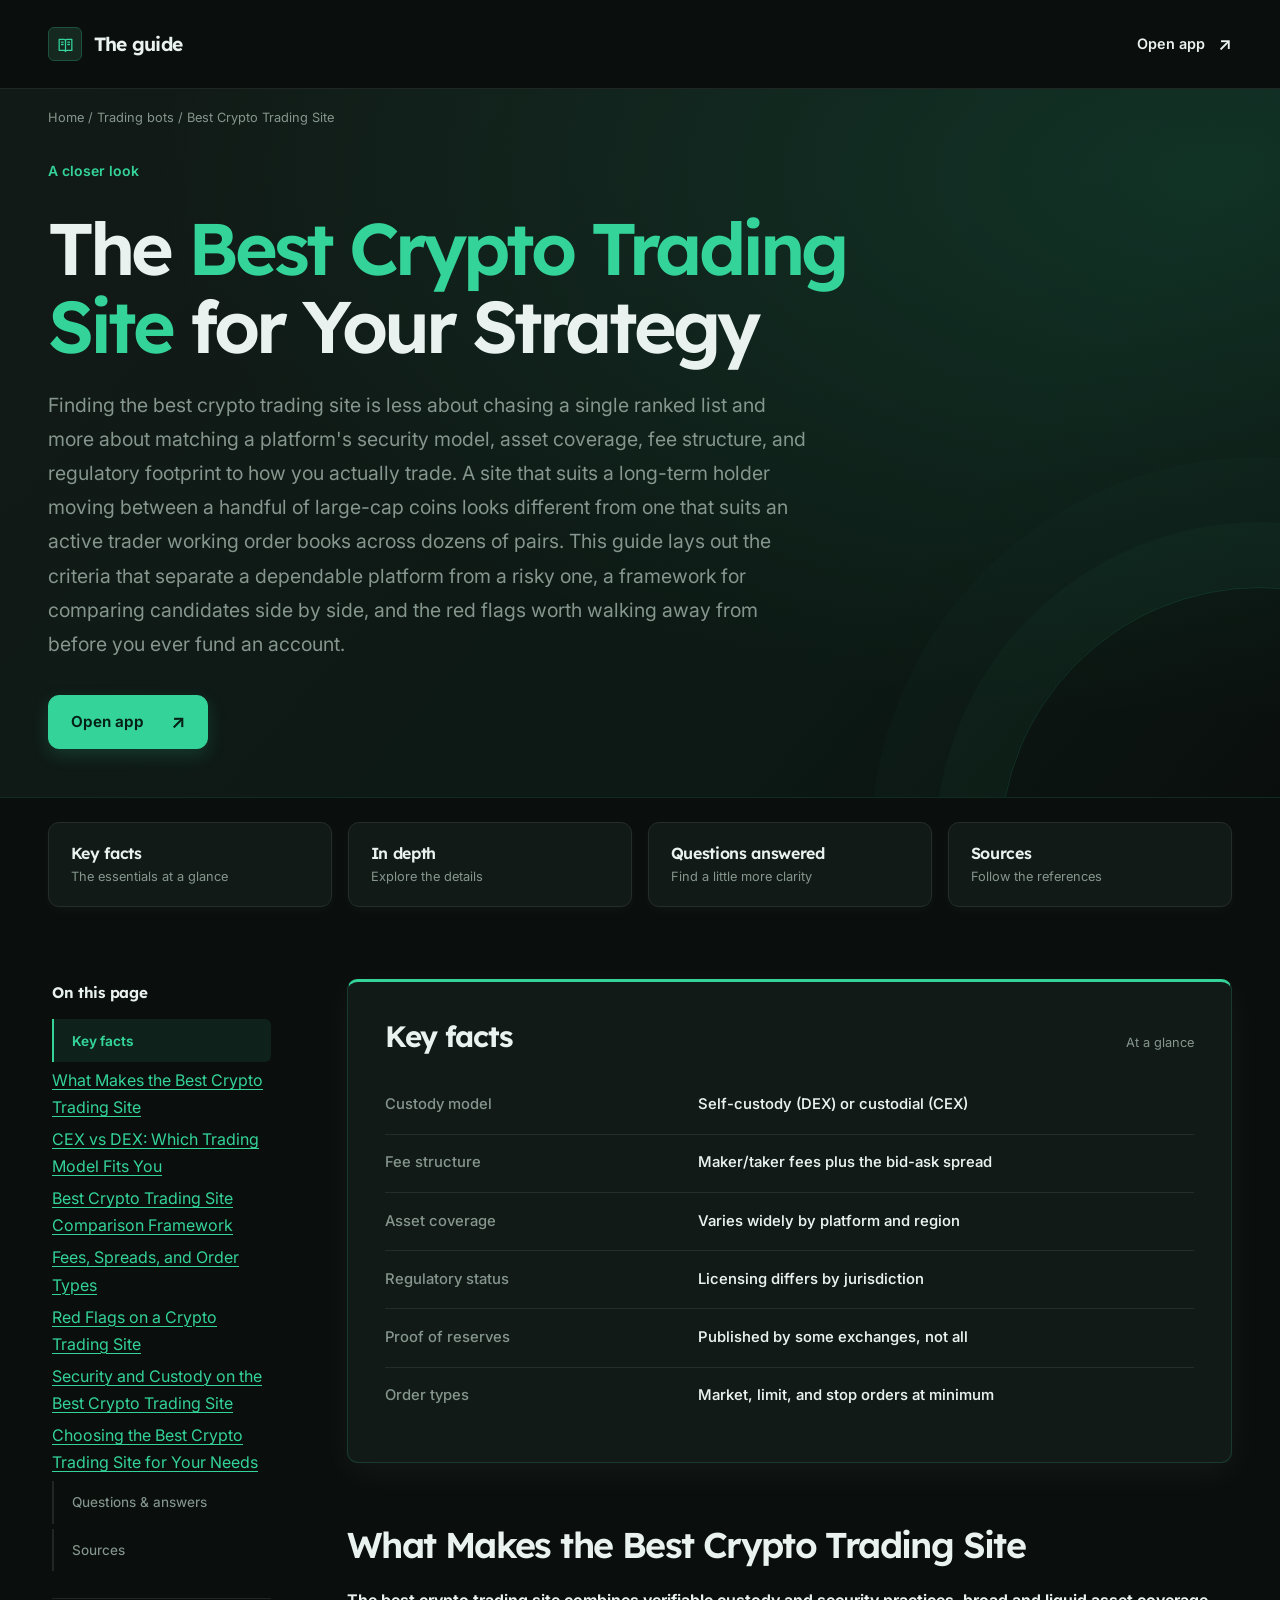
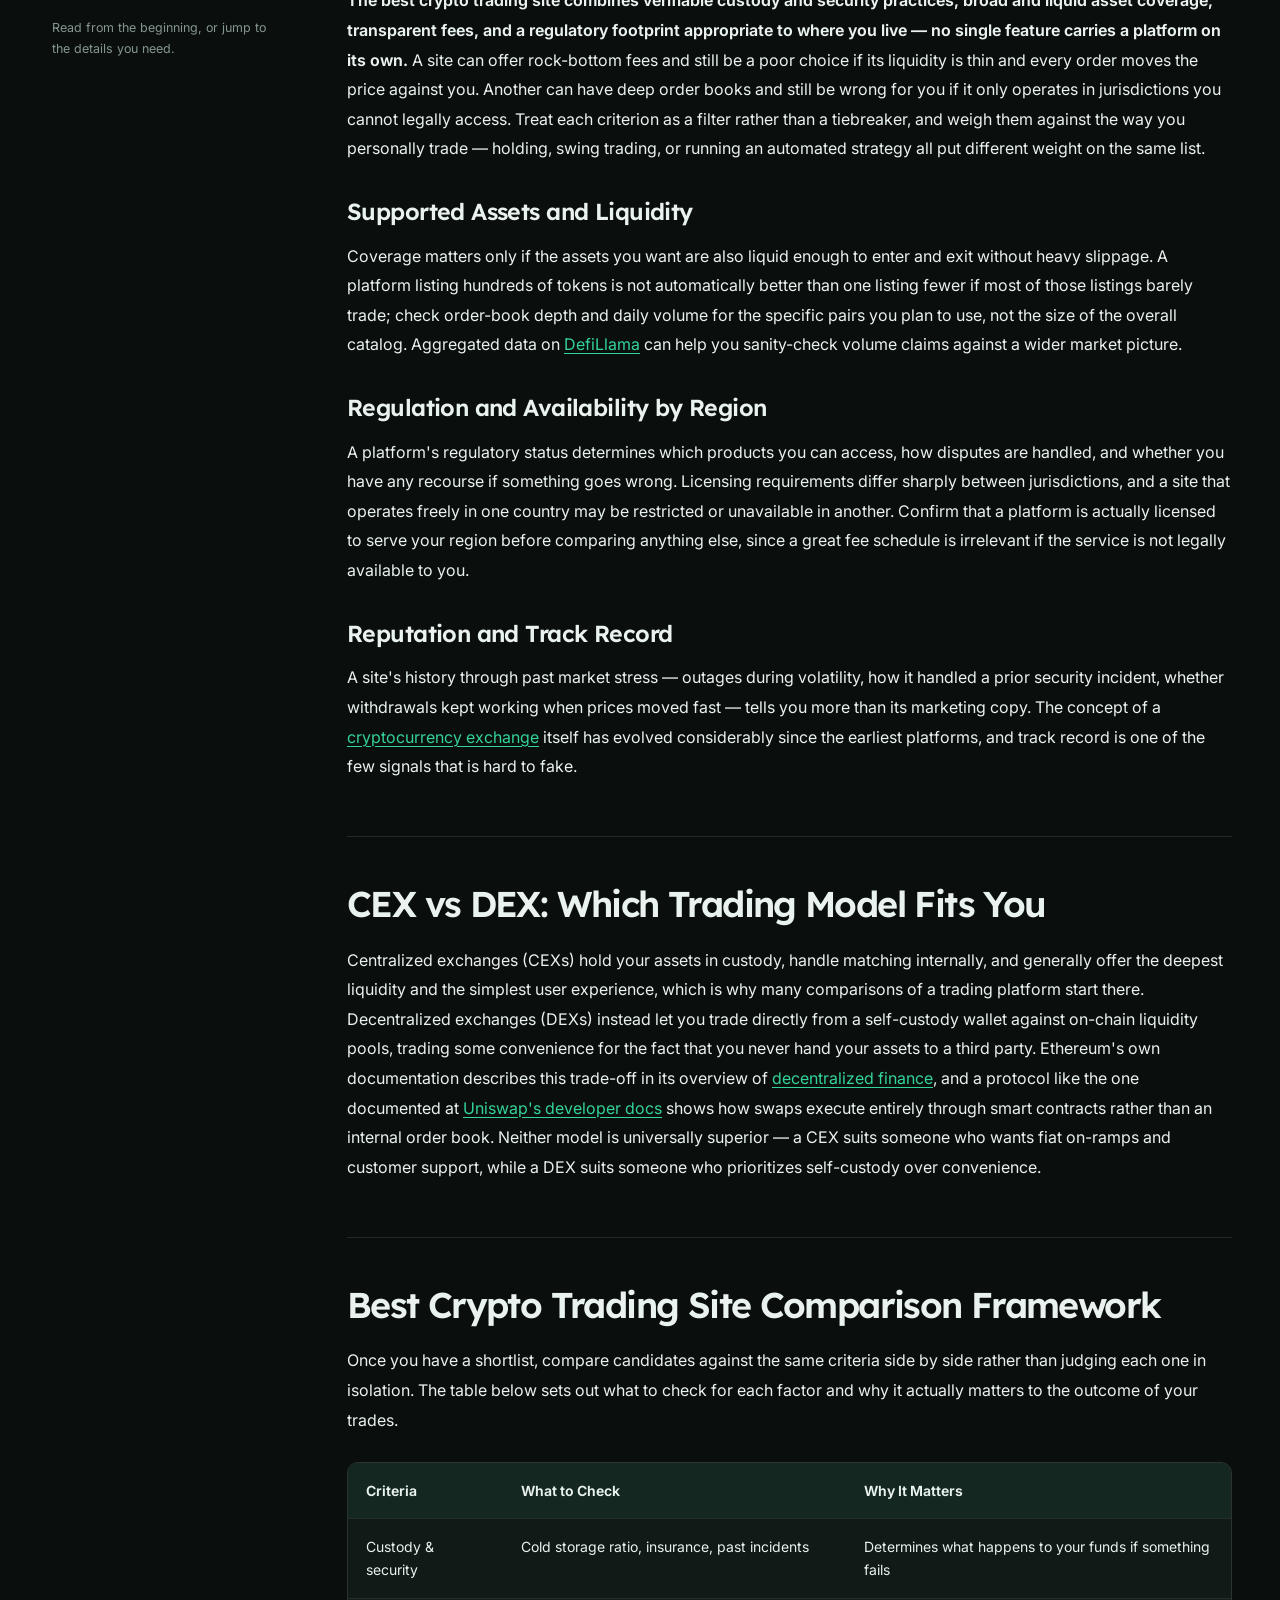
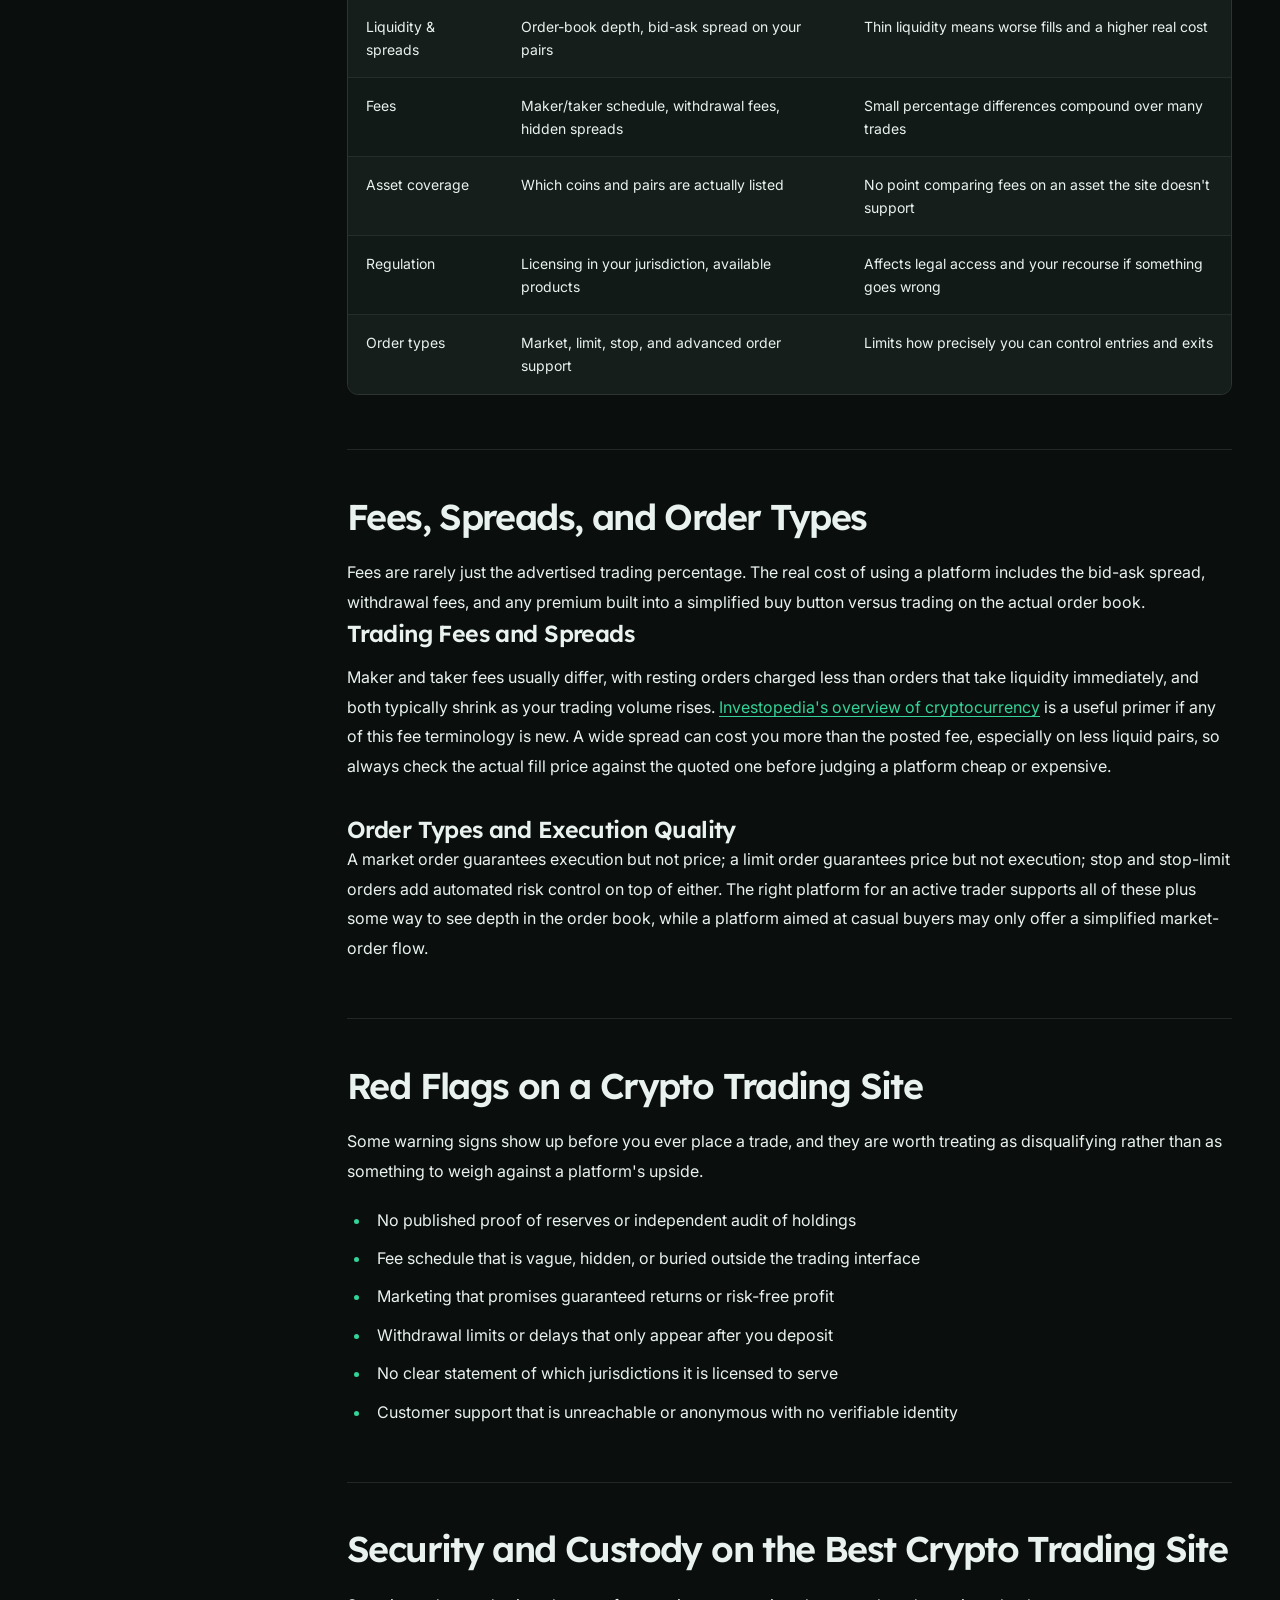
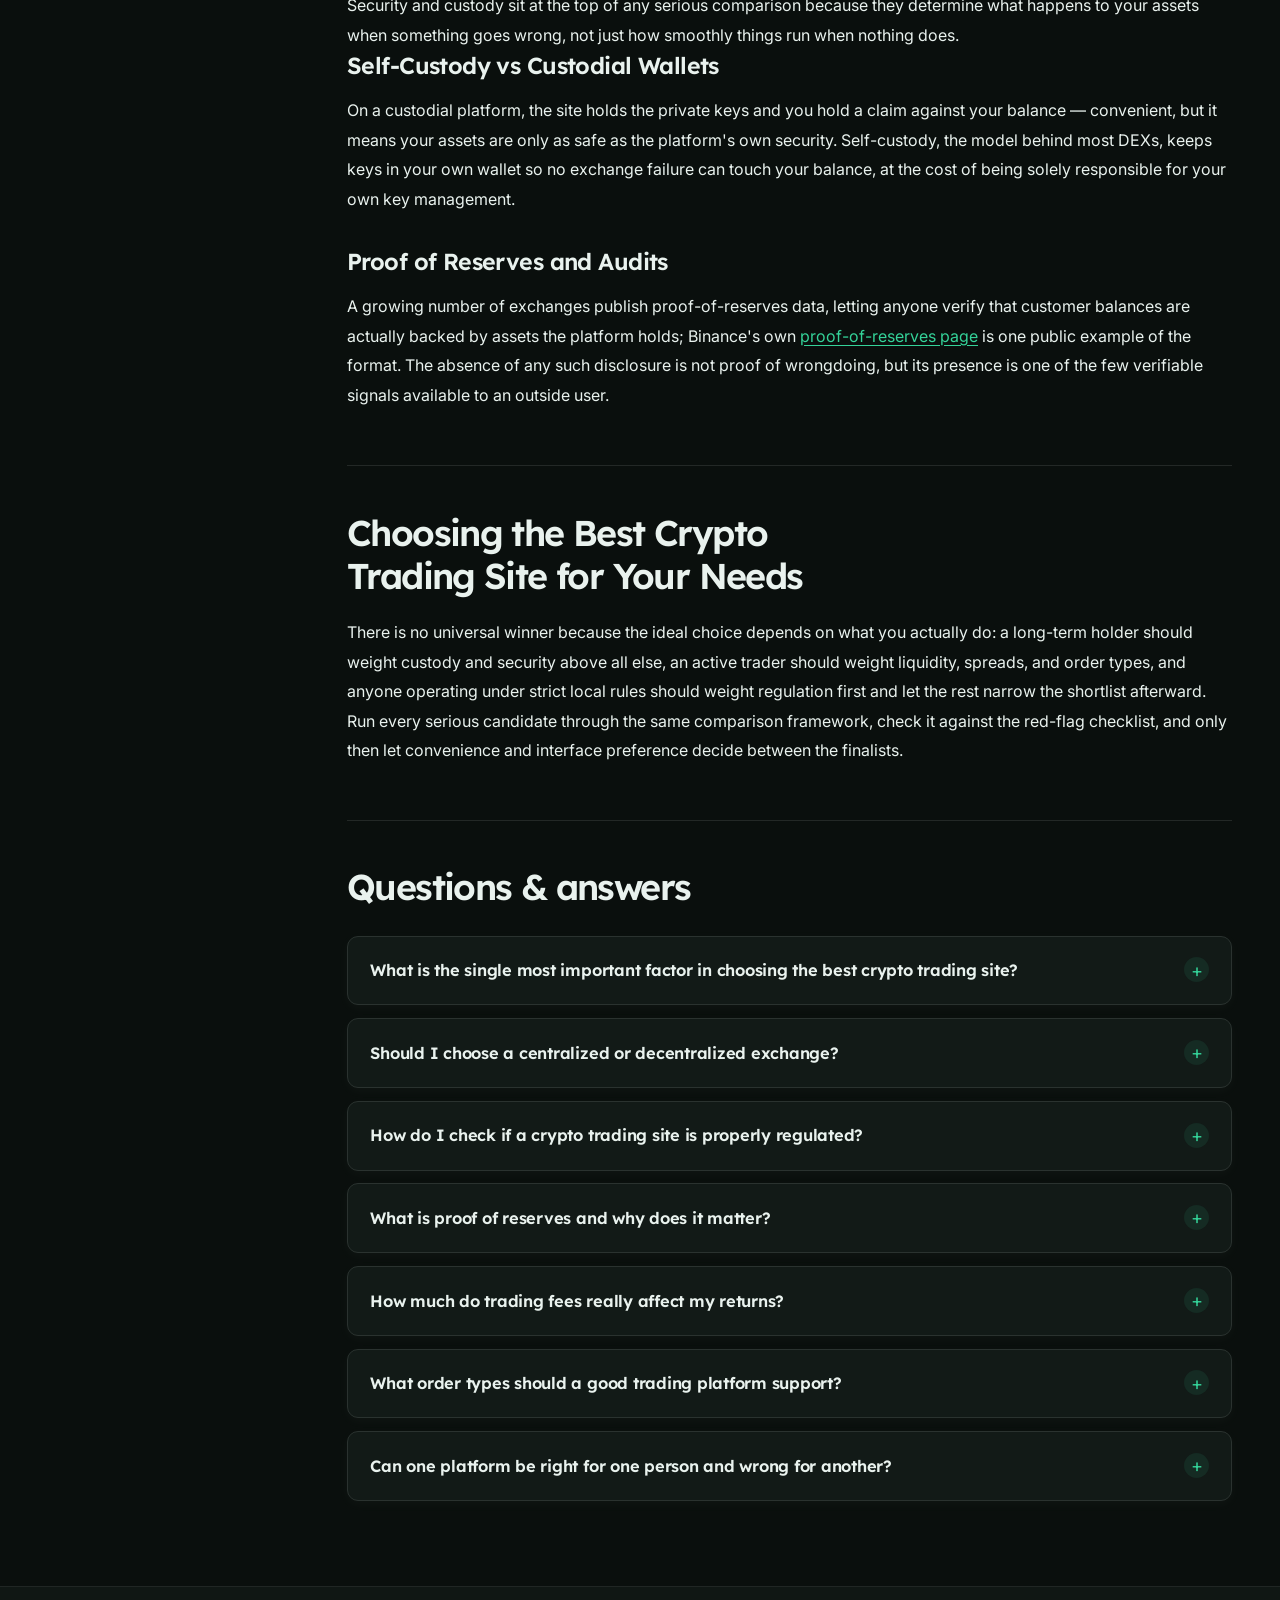
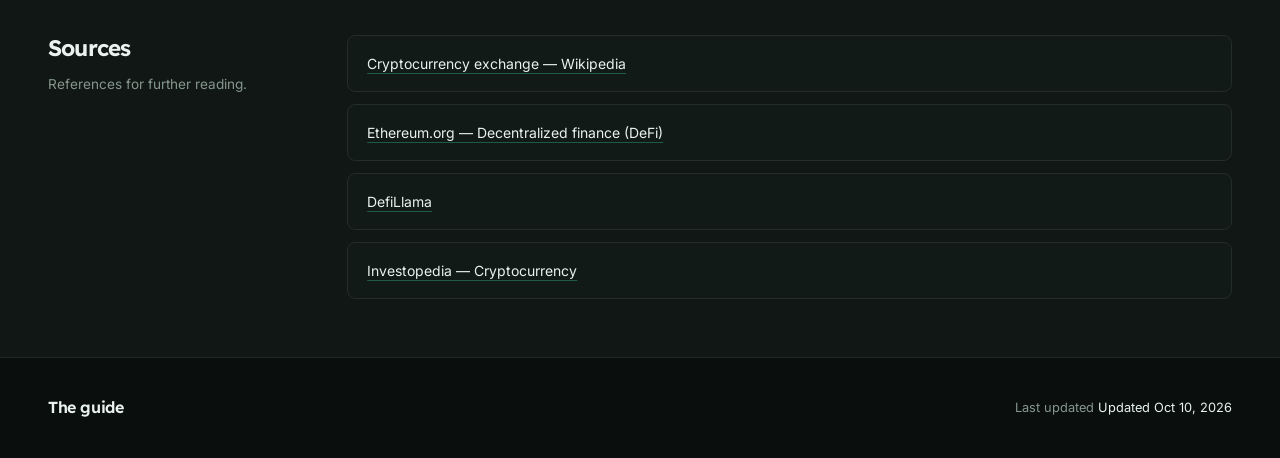
==== commit f27f6a25: "Compact hero; action-verb CTA (swap/bridge/stake)" ====
--- a/index.html
+++ b/index.html
@@ -13,7 +13,7 @@
 <meta name="twitter:card" content="summary_large_image">
 <meta name="twitter:title" content="Best Crypto Trading Site">
 <link rel="preconnect" href="https://fonts.googleapis.com"><link rel="preconnect" href="https://fonts.gstatic.com" crossorigin><link rel="stylesheet" href="https://fonts.googleapis.com/css2?family=Inter:wght@400;500;600;700&family=Lexend:wght@500;600;700&display=swap">
-<script type="application/ld+json">{"@context": "https://schema.org", "@graph": [{"@type": "WebSite", "@id": "https://best-crypto-trading-site.github.io/#website", "url": "https://best-crypto-trading-site.github.io/", "name": "Best Crypto Trading Site — Criteria, Comparison & Red Flags"}, {"@type": "WebPage", "@id": "https://best-crypto-trading-site.github.io/#webpage", "url": "https://best-crypto-trading-site.github.io/", "name": "Best Crypto Trading Site — Criteria, Comparison & Red Flags", "isPartOf": {"@id": "https://best-crypto-trading-site.github.io/#website"}, "description": "A practical guide to choosing the best crypto trading site: security and custody, fees and liquidity, order types, regulation, and the red flags to rule a platform out before you fund an account.", "datePublished": "2026-10-09", "dateModified": "2026-10-09"}, {"@type": "SoftwareApplication", "name": "Best Crypto Trading Site", "applicationCategory": "FinanceApplication", "operatingSystem": "Web", "offers": {"@type": "Offer", "price": "0", "priceCurrency": "USD"}}, {"@type": "BreadcrumbList", "itemListElement": [{"@type": "ListItem", "position": 1, "name": "Home", "item": "https://best-crypto-trading-site.github.io/"}, {"@type": "ListItem", "position": 2, "name": "Trading bots"}, {"@type": "ListItem", "position": 3, "name": "Best Crypto Trading Site"}]}, {"@type": "FAQPage", "mainEntity": [{"@type": "Question", "name": "What is the single most important factor in choosing the best crypto trading site?", "acceptedAnswer": {"@type": "Answer", "text": "There isn't one factor that outweighs all others for every trader. Security and custody matter most if you plan to hold assets on the platform for a long time, while liquidity and fees matter most if you trade frequently. Weigh each criterion against how you actually use the site rather than looking for a single universal winner."}}, {"@type": "Question", "name": "Should I choose a centralized or decentralized exchange?", "acceptedAnswer": {"@type": "Answer", "text": "A centralized exchange generally offers deeper liquidity, fiat on-ramps, and customer support but requires trusting the platform with custody of your assets. A decentralized exchange keeps your assets in your own wallet at the cost of some convenience. Many traders use both for different purposes."}}, {"@type": "Question", "name": "How do I check if a crypto trading site is properly regulated?", "acceptedAnswer": {"@type": "Answer", "text": "Look for a clear statement of which licenses the platform holds and in which jurisdictions, usually disclosed in its terms of service or a dedicated regulatory page. If that information is missing or vague, treat it as a red flag rather than assuming it is simply an oversight."}}, {"@type": "Question", "name": "What is proof of reserves and why does it matter?", "acceptedAnswer": {"@type": "Answer", "text": "Proof of reserves is published evidence that a platform actually holds the assets it reports owing to customers, usually verified through a cryptographic or third-party audit method. It does not guarantee a platform is risk-free, but its absence removes one of the few independent checks available to an outside user."}}, {"@type": "Question", "name": "How much do trading fees really affect my returns?", "acceptedAnswer": {"@type": "Answer", "text": "Fees compound. A small percentage difference on every trade, combined with the bid-ask spread and withdrawal costs, can meaningfully change your results if you trade often. Compare the full cost of a trade, not just the advertised percentage, before judging a platform cheap or expensive."}}, {"@type": "Question", "name": "What order types should a good trading platform support?", "acceptedAnswer": {"@type": "Answer", "text": "At minimum, market and limit orders. Stop and stop-limit orders add automated risk control, and more advanced traders also look for conditional orders and visibility into order-book depth. A platform aimed only at simple buying may skip most of these."}}, {"@type": "Question", "name": "Can one platform be right for one person and wrong for another?", "acceptedAnswer": {"@type": "Answer", "text": "Yes. The right choice depends on what you trade, how often, where you live, and whether you want custody of your own assets. Running every serious candidate through the same comparison criteria is more useful than looking for one universally correct answer."}}]}]}</script>
+<script type="application/ld+json">{"@context": "https://schema.org", "@graph": [{"@type": "WebSite", "@id": "https://best-crypto-trading-site.github.io/#website", "url": "https://best-crypto-trading-site.github.io/", "name": "Best Crypto Trading Site — Criteria, Comparison & Red Flags"}, {"@type": "WebPage", "@id": "https://best-crypto-trading-site.github.io/#webpage", "url": "https://best-crypto-trading-site.github.io/", "name": "Best Crypto Trading Site — Criteria, Comparison & Red Flags", "isPartOf": {"@id": "https://best-crypto-trading-site.github.io/#website"}, "description": "A practical guide to choosing the best crypto trading site: security and custody, fees and liquidity, order types, regulation, and the red flags to rule a platform out before you fund an account.", "datePublished": "2026-10-10", "dateModified": "2026-10-10"}, {"@type": "SoftwareApplication", "name": "Best Crypto Trading Site", "applicationCategory": "FinanceApplication", "operatingSystem": "Web", "offers": {"@type": "Offer", "price": "0", "priceCurrency": "USD"}}, {"@type": "BreadcrumbList", "itemListElement": [{"@type": "ListItem", "position": 1, "name": "Home", "item": "https://best-crypto-trading-site.github.io/"}, {"@type": "ListItem", "position": 2, "name": "Trading bots"}, {"@type": "ListItem", "position": 3, "name": "Best Crypto Trading Site"}]}, {"@type": "FAQPage", "mainEntity": [{"@type": "Question", "name": "What is the single most important factor in choosing the best crypto trading site?", "acceptedAnswer": {"@type": "Answer", "text": "There isn't one factor that outweighs all others for every trader. Security and custody matter most if you plan to hold assets on the platform for a long time, while liquidity and fees matter most if you trade frequently. Weigh each criterion against how you actually use the site rather than looking for a single universal winner."}}, {"@type": "Question", "name": "Should I choose a centralized or decentralized exchange?", "acceptedAnswer": {"@type": "Answer", "text": "A centralized exchange generally offers deeper liquidity, fiat on-ramps, and customer support but requires trusting the platform with custody of your assets. A decentralized exchange keeps your assets in your own wallet at the cost of some convenience. Many traders use both for different purposes."}}, {"@type": "Question", "name": "How do I check if a crypto trading site is properly regulated?", "acceptedAnswer": {"@type": "Answer", "text": "Look for a clear statement of which licenses the platform holds and in which jurisdictions, usually disclosed in its terms of service or a dedicated regulatory page. If that information is missing or vague, treat it as a red flag rather than assuming it is simply an oversight."}}, {"@type": "Question", "name": "What is proof of reserves and why does it matter?", "acceptedAnswer": {"@type": "Answer", "text": "Proof of reserves is published evidence that a platform actually holds the assets it reports owing to customers, usually verified through a cryptographic or third-party audit method. It does not guarantee a platform is risk-free, but its absence removes one of the few independent checks available to an outside user."}}, {"@type": "Question", "name": "How much do trading fees really affect my returns?", "acceptedAnswer": {"@type": "Answer", "text": "Fees compound. A small percentage difference on every trade, combined with the bid-ask spread and withdrawal costs, can meaningfully change your results if you trade often. Compare the full cost of a trade, not just the advertised percentage, before judging a platform cheap or expensive."}}, {"@type": "Question", "name": "What order types should a good trading platform support?", "acceptedAnswer": {"@type": "Answer", "text": "At minimum, market and limit orders. Stop and stop-limit orders add automated risk control, and more advanced traders also look for conditional orders and visibility into order-book depth. A platform aimed only at simple buying may skip most of these."}}, {"@type": "Question", "name": "Can one platform be right for one person and wrong for another?", "acceptedAnswer": {"@type": "Answer", "text": "Yes. The right choice depends on what you trade, how often, where you live, and whether you want custody of your own assets. Running every serious candidate through the same comparison criteria is more useful than looking for one universally correct answer."}}]}]}</script>
 <style>
 :root{--bg:#0A0F0D;--surface:#121A17;--text:#E9F2EE;--muted:#85968E;--accent:#34D399;--accent-ink:#052016;--radius:11px;--display:"Lexend";--body:"Inter"}
 *,
@@ -191,10 +191,10 @@
   pointer-events: none;
 }
 .c09ef54 {
-  padding-block: 1.6rem 5rem;
+  padding-block: 1.2rem 3rem;
 }
 .cc1ed62 {
-  margin-bottom: 3.8rem;
+  margin-bottom: 1.6rem;
   color: var(--muted);
   font-size: .8rem;
   line-height: 1.6;
@@ -1150,7 +1150,7 @@
     <div class="ca95b2a"><span class="c313c4b">A closer look</span><span class="c22915e"></span></div>
     <h1 id="guide-title">The <em>Best Crypto Trading Site</em> for Your Strategy</h1>
     <p class="c949525">Finding the best crypto trading site is less about chasing a single ranked list and more about matching a platform's security model, asset coverage, fee structure, and regulatory footprint to how you actually trade. A site that suits a long-term holder moving between a handful of large-cap coins looks different from one that suits an active trader working order books across dozens of pairs. This guide lays out the criteria that separate a dependable platform from a risky one, a framework for comparing candidates side by side, and the red flags worth walking away from before you ever fund an account.</p>
-    <a class="c972b93" href="dashboard/">Open dashboard <span class="c7c3fea" aria-hidden="true">↗</span></a>
+    <a class="c972b93" href="dashboard/">Open app <span class="c7c3fea" aria-hidden="true">↗</span></a>
   </div>
 </section>
 <div class="cc79602">
@@ -1213,7 +1213,7 @@
 <footer class="c2f92dd">
   <div class="cc79602 c321682">
     <span class="c056791">The guide</span>
-    <p class="c641299">Last updated <span>Updated Oct 09, 2026</span></p>
+    <p class="c641299">Last updated <span>Updated Oct 10, 2026</span></p>
   </div>
 </footer>
 <script>
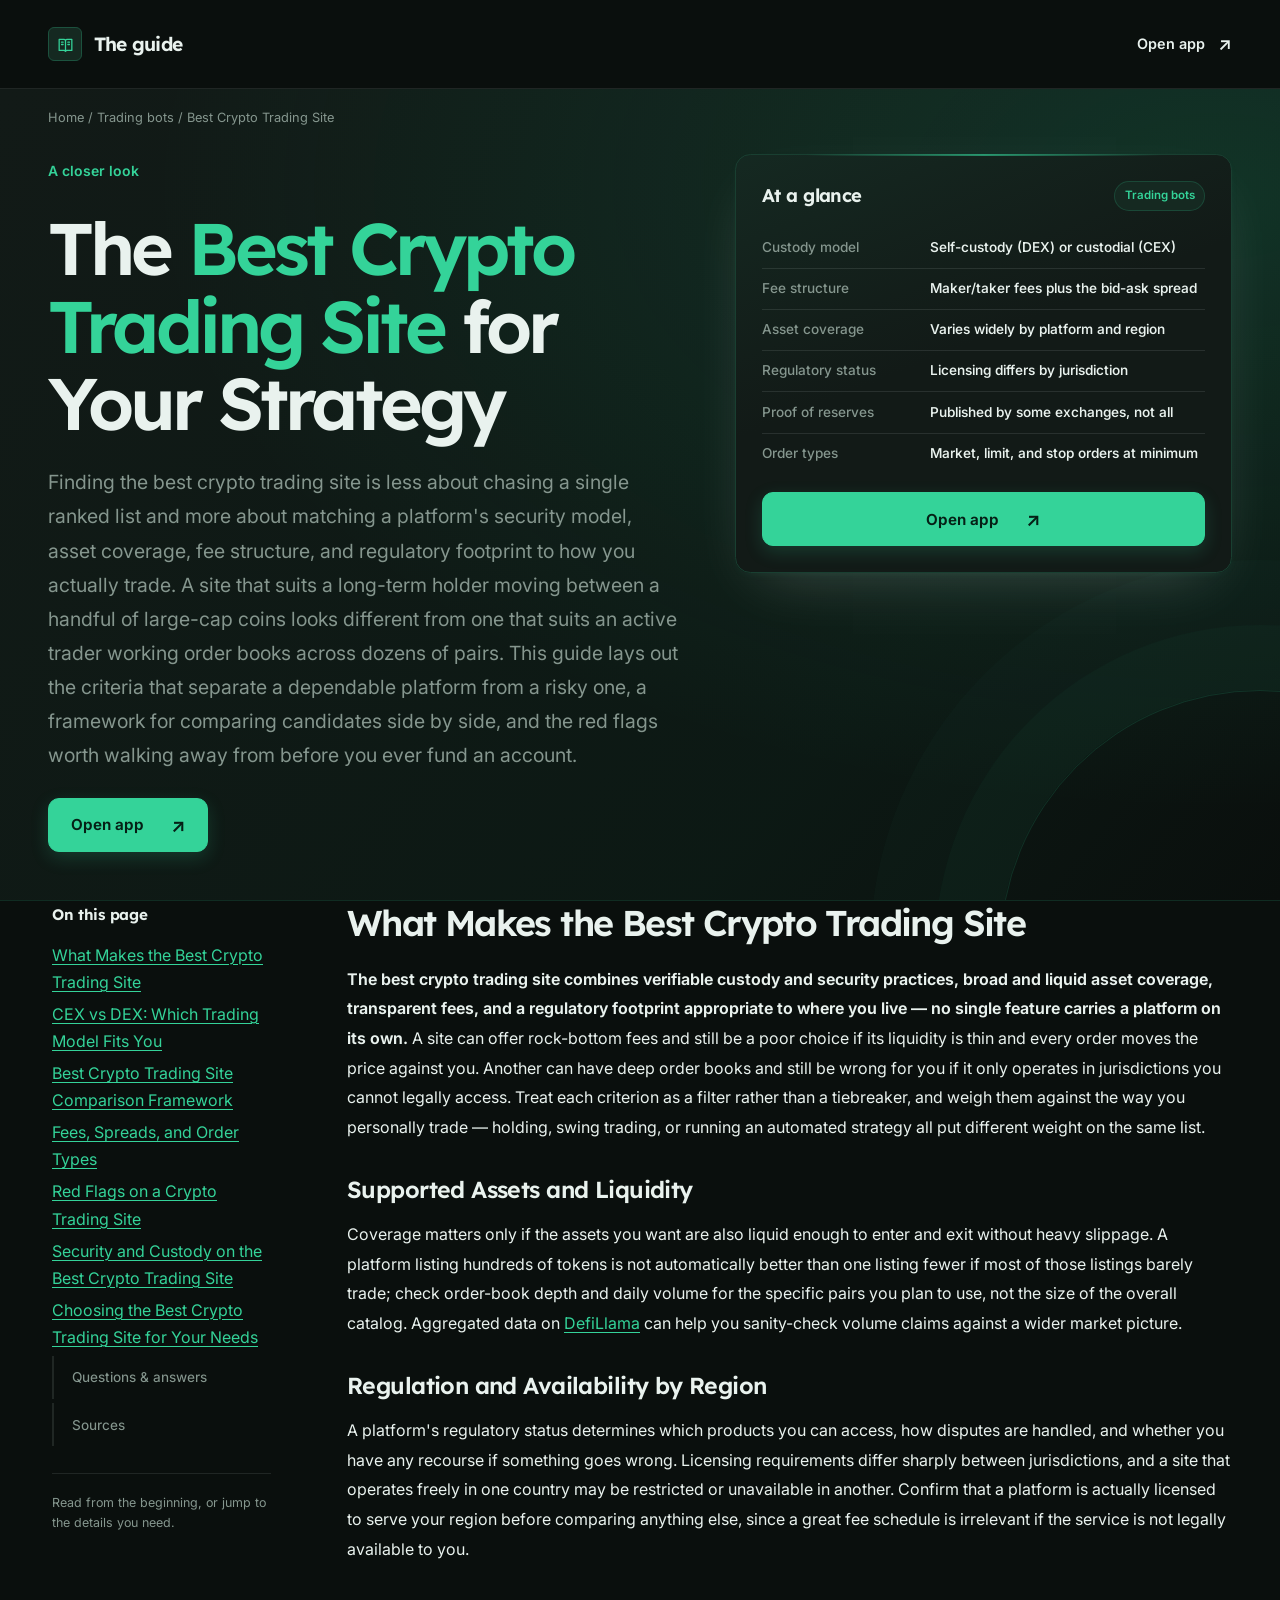
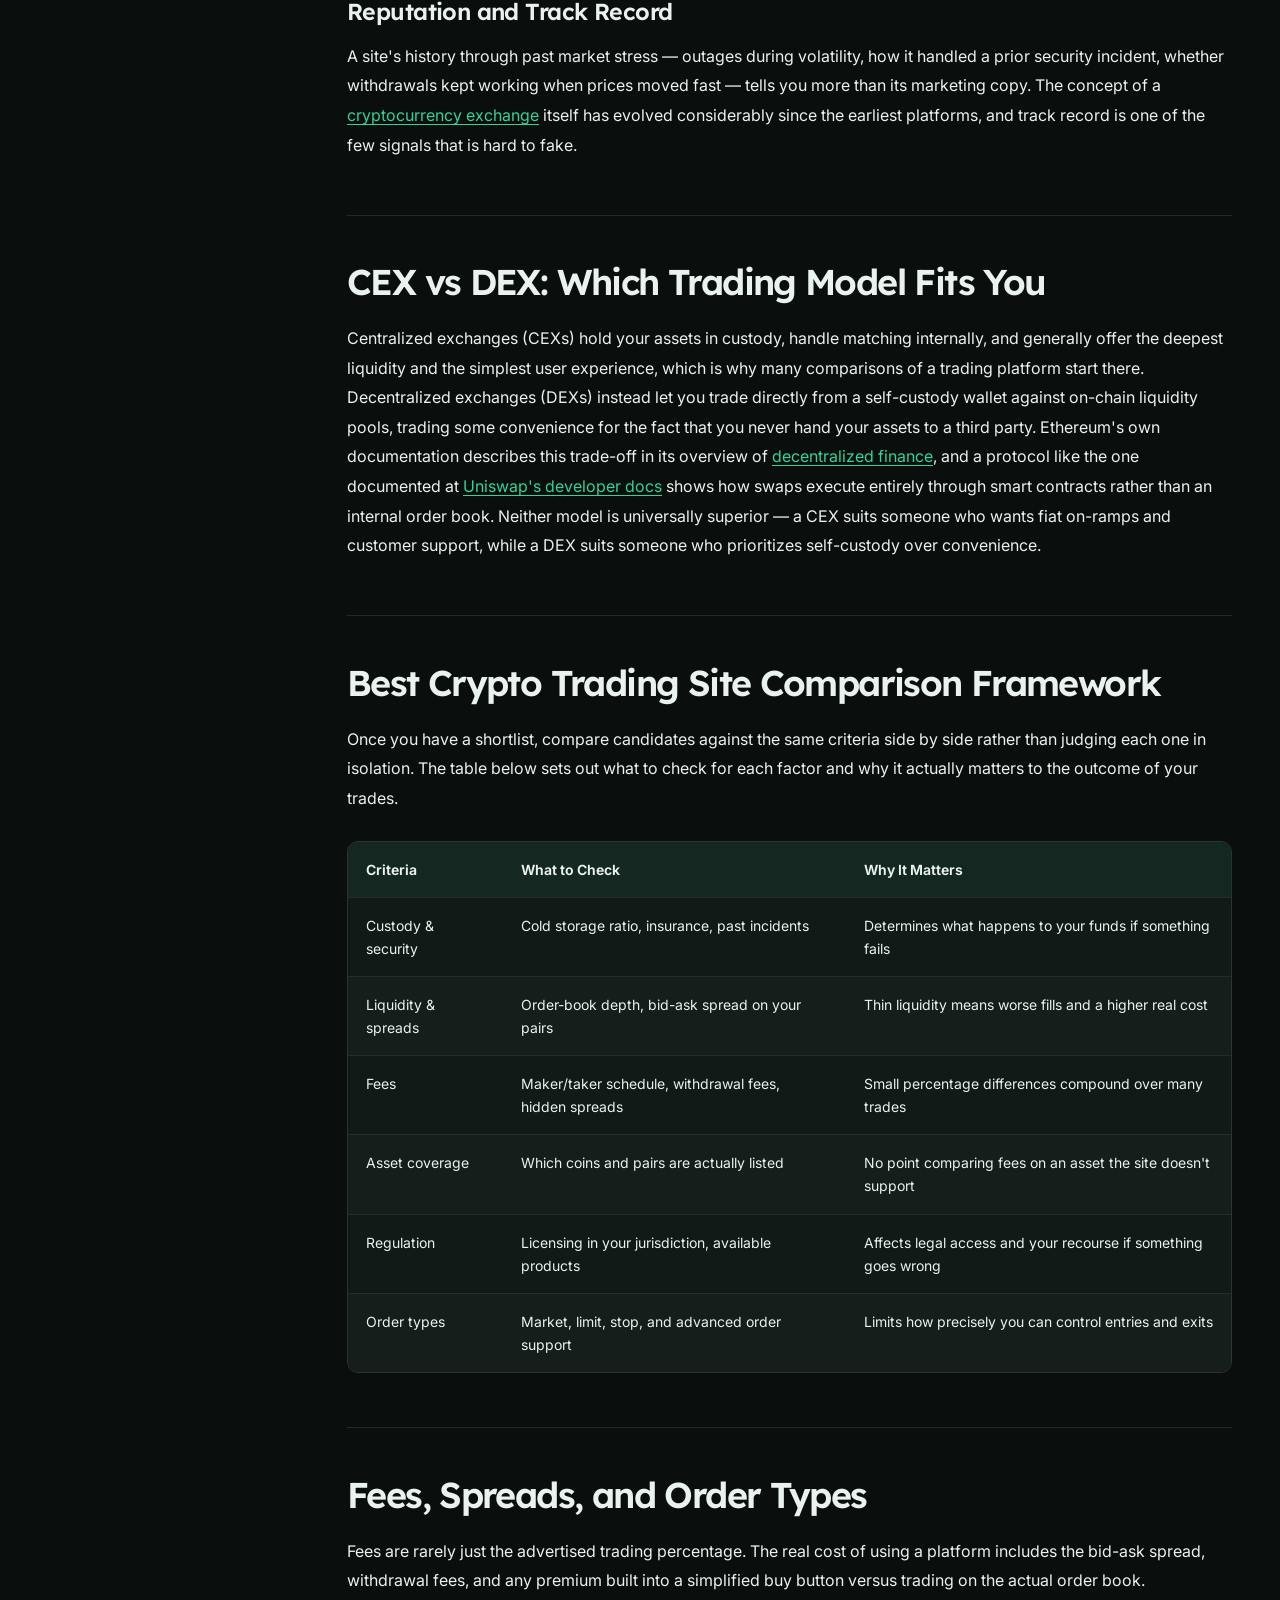
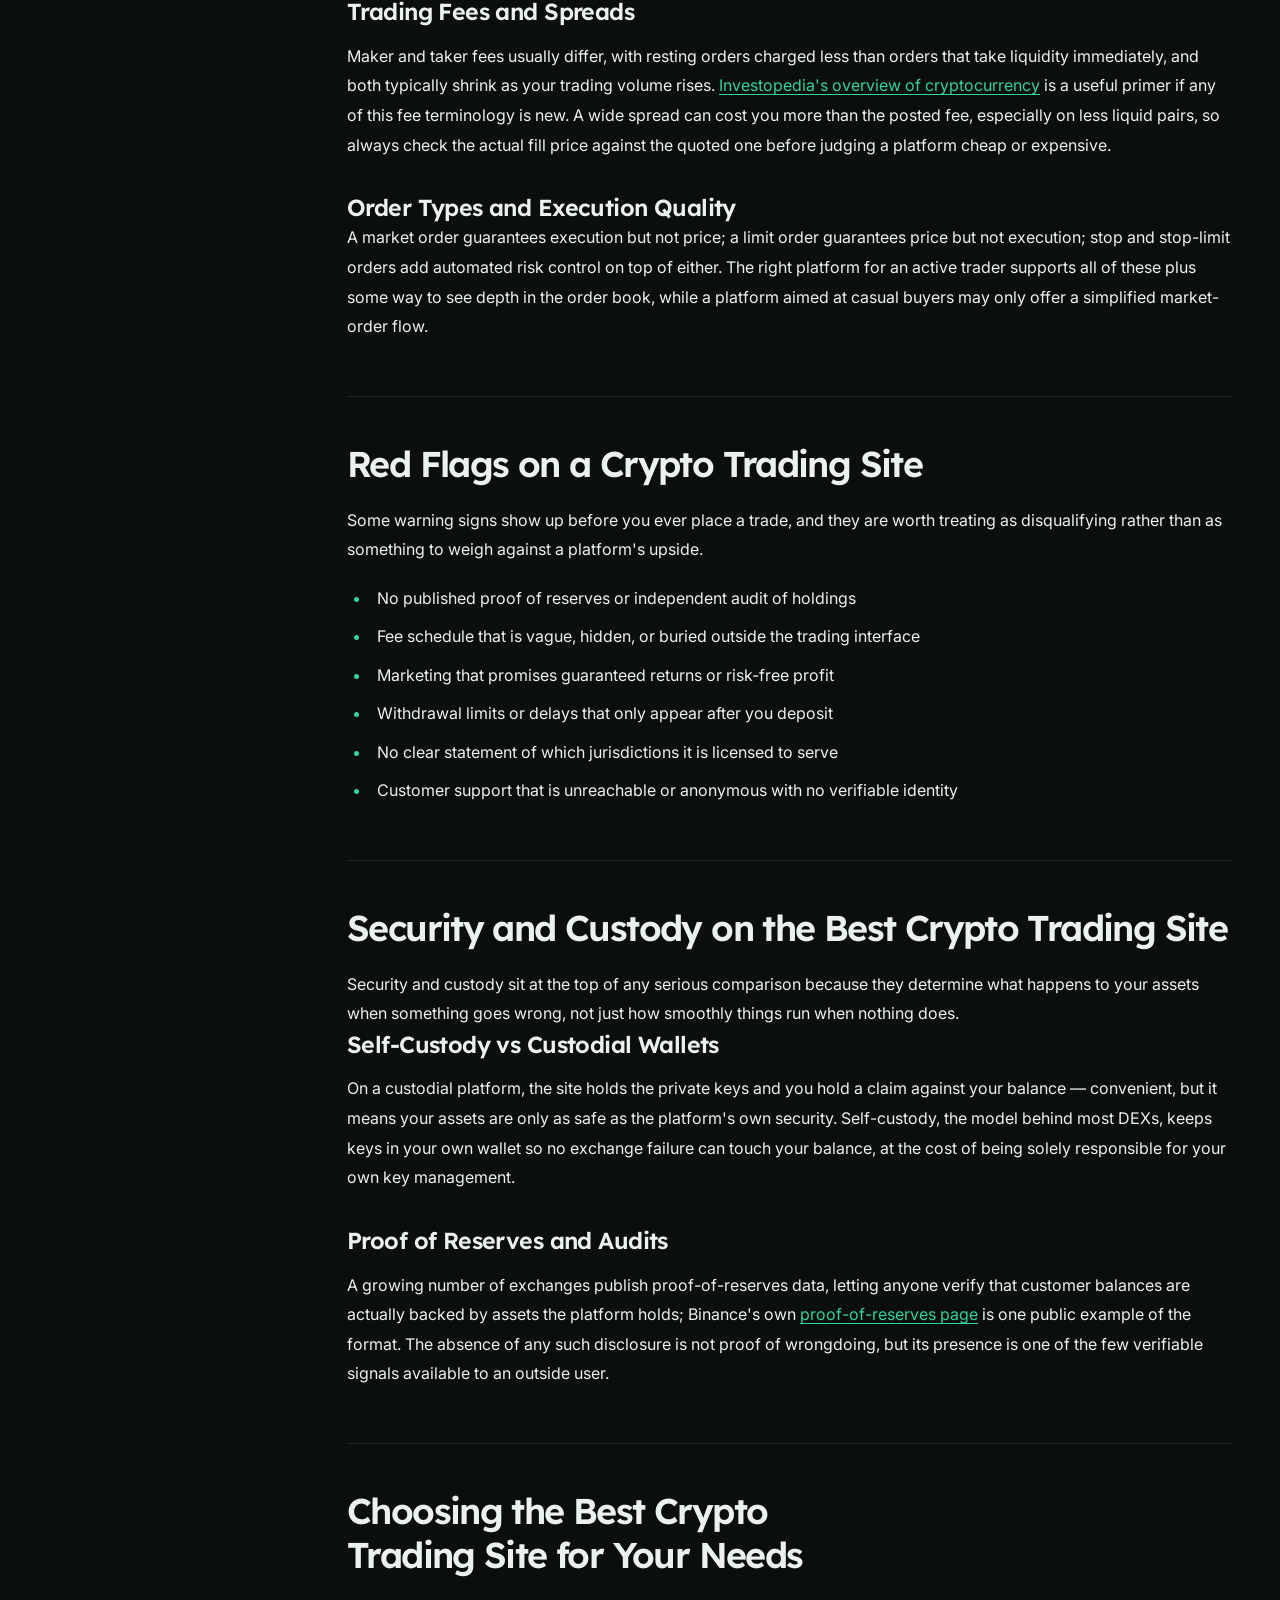
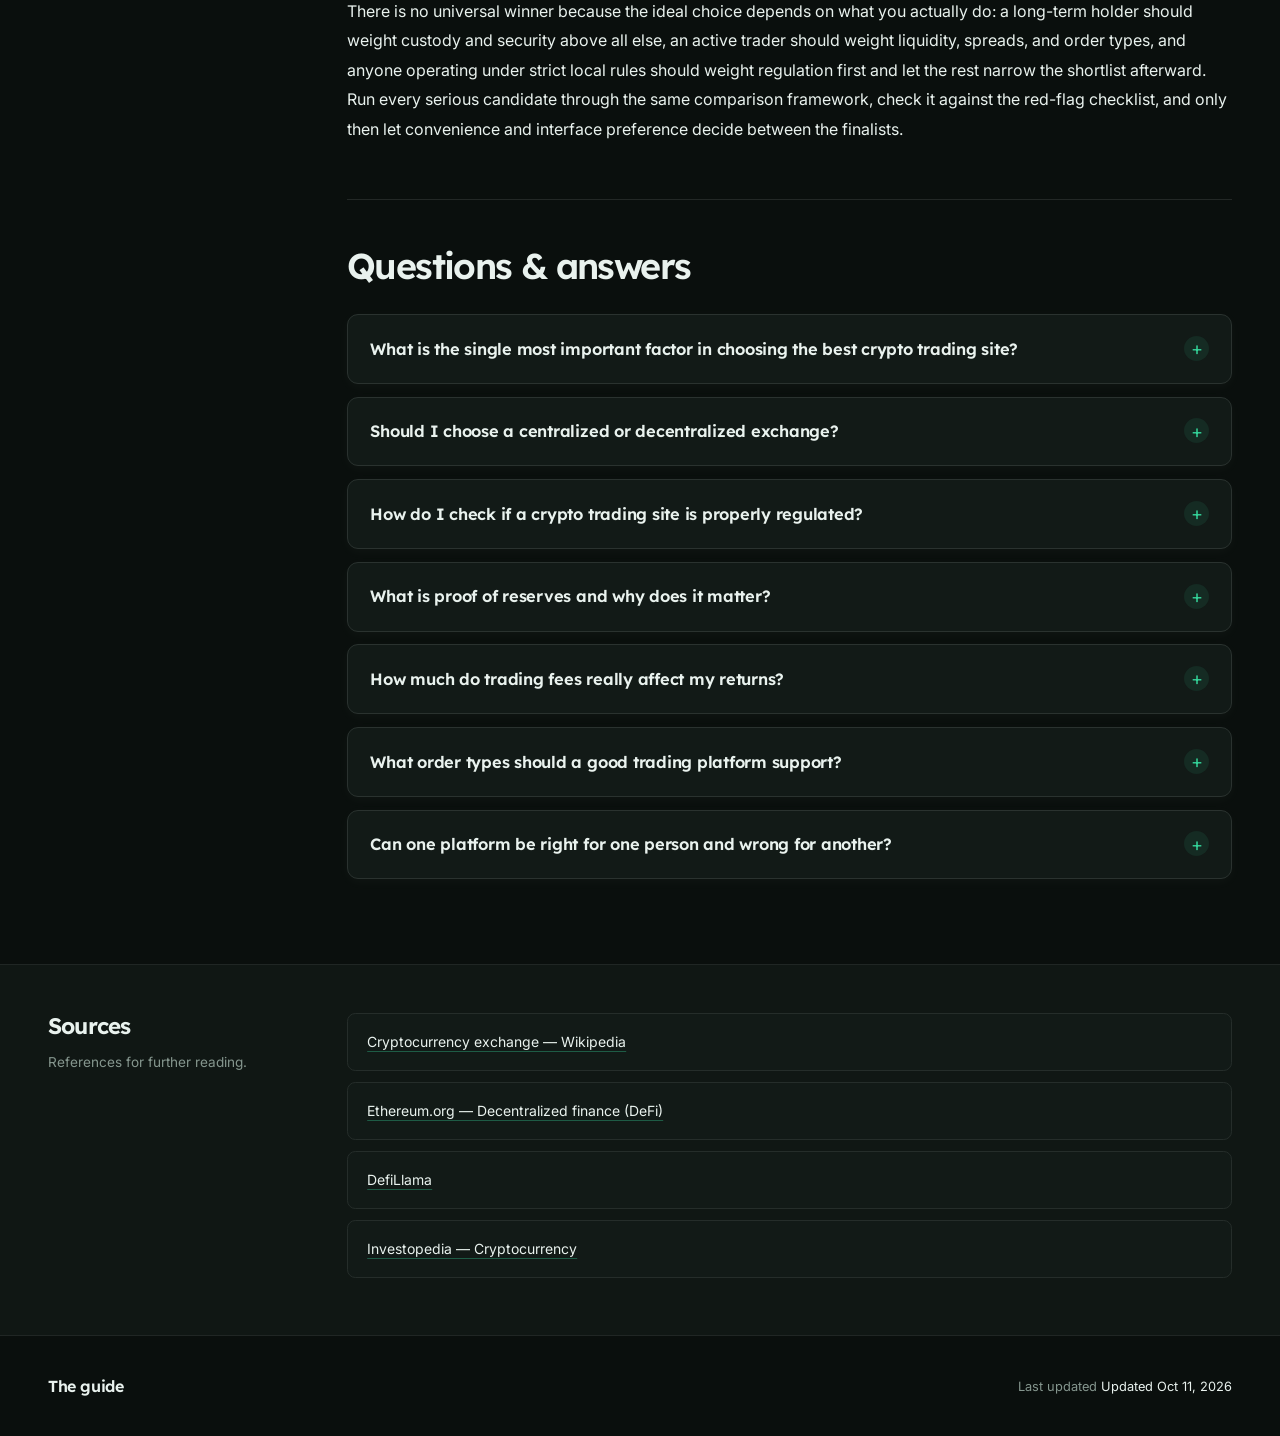
==== commit 5be1e185: "Guide hero: At-a-glance spec card (two-column)" ====
--- a/index.html
+++ b/index.html
@@ -13,7 +13,7 @@
 <meta name="twitter:card" content="summary_large_image">
 <meta name="twitter:title" content="Best Crypto Trading Site">
 <link rel="preconnect" href="https://fonts.googleapis.com"><link rel="preconnect" href="https://fonts.gstatic.com" crossorigin><link rel="stylesheet" href="https://fonts.googleapis.com/css2?family=Inter:wght@400;500;600;700&family=Lexend:wght@500;600;700&display=swap">
-<script type="application/ld+json">{"@context": "https://schema.org", "@graph": [{"@type": "WebSite", "@id": "https://best-crypto-trading-site.github.io/#website", "url": "https://best-crypto-trading-site.github.io/", "name": "Best Crypto Trading Site — Criteria, Comparison & Red Flags"}, {"@type": "WebPage", "@id": "https://best-crypto-trading-site.github.io/#webpage", "url": "https://best-crypto-trading-site.github.io/", "name": "Best Crypto Trading Site — Criteria, Comparison & Red Flags", "isPartOf": {"@id": "https://best-crypto-trading-site.github.io/#website"}, "description": "A practical guide to choosing the best crypto trading site: security and custody, fees and liquidity, order types, regulation, and the red flags to rule a platform out before you fund an account.", "datePublished": "2026-10-10", "dateModified": "2026-10-10"}, {"@type": "SoftwareApplication", "name": "Best Crypto Trading Site", "applicationCategory": "FinanceApplication", "operatingSystem": "Web", "offers": {"@type": "Offer", "price": "0", "priceCurrency": "USD"}}, {"@type": "BreadcrumbList", "itemListElement": [{"@type": "ListItem", "position": 1, "name": "Home", "item": "https://best-crypto-trading-site.github.io/"}, {"@type": "ListItem", "position": 2, "name": "Trading bots"}, {"@type": "ListItem", "position": 3, "name": "Best Crypto Trading Site"}]}, {"@type": "FAQPage", "mainEntity": [{"@type": "Question", "name": "What is the single most important factor in choosing the best crypto trading site?", "acceptedAnswer": {"@type": "Answer", "text": "There isn't one factor that outweighs all others for every trader. Security and custody matter most if you plan to hold assets on the platform for a long time, while liquidity and fees matter most if you trade frequently. Weigh each criterion against how you actually use the site rather than looking for a single universal winner."}}, {"@type": "Question", "name": "Should I choose a centralized or decentralized exchange?", "acceptedAnswer": {"@type": "Answer", "text": "A centralized exchange generally offers deeper liquidity, fiat on-ramps, and customer support but requires trusting the platform with custody of your assets. A decentralized exchange keeps your assets in your own wallet at the cost of some convenience. Many traders use both for different purposes."}}, {"@type": "Question", "name": "How do I check if a crypto trading site is properly regulated?", "acceptedAnswer": {"@type": "Answer", "text": "Look for a clear statement of which licenses the platform holds and in which jurisdictions, usually disclosed in its terms of service or a dedicated regulatory page. If that information is missing or vague, treat it as a red flag rather than assuming it is simply an oversight."}}, {"@type": "Question", "name": "What is proof of reserves and why does it matter?", "acceptedAnswer": {"@type": "Answer", "text": "Proof of reserves is published evidence that a platform actually holds the assets it reports owing to customers, usually verified through a cryptographic or third-party audit method. It does not guarantee a platform is risk-free, but its absence removes one of the few independent checks available to an outside user."}}, {"@type": "Question", "name": "How much do trading fees really affect my returns?", "acceptedAnswer": {"@type": "Answer", "text": "Fees compound. A small percentage difference on every trade, combined with the bid-ask spread and withdrawal costs, can meaningfully change your results if you trade often. Compare the full cost of a trade, not just the advertised percentage, before judging a platform cheap or expensive."}}, {"@type": "Question", "name": "What order types should a good trading platform support?", "acceptedAnswer": {"@type": "Answer", "text": "At minimum, market and limit orders. Stop and stop-limit orders add automated risk control, and more advanced traders also look for conditional orders and visibility into order-book depth. A platform aimed only at simple buying may skip most of these."}}, {"@type": "Question", "name": "Can one platform be right for one person and wrong for another?", "acceptedAnswer": {"@type": "Answer", "text": "Yes. The right choice depends on what you trade, how often, where you live, and whether you want custody of your own assets. Running every serious candidate through the same comparison criteria is more useful than looking for one universally correct answer."}}]}]}</script>
+<script type="application/ld+json">{"@context": "https://schema.org", "@graph": [{"@type": "WebSite", "@id": "https://best-crypto-trading-site.github.io/#website", "url": "https://best-crypto-trading-site.github.io/", "name": "Best Crypto Trading Site — Criteria, Comparison & Red Flags"}, {"@type": "WebPage", "@id": "https://best-crypto-trading-site.github.io/#webpage", "url": "https://best-crypto-trading-site.github.io/", "name": "Best Crypto Trading Site — Criteria, Comparison & Red Flags", "isPartOf": {"@id": "https://best-crypto-trading-site.github.io/#website"}, "description": "A practical guide to choosing the best crypto trading site: security and custody, fees and liquidity, order types, regulation, and the red flags to rule a platform out before you fund an account.", "datePublished": "2026-10-11", "dateModified": "2026-10-11"}, {"@type": "SoftwareApplication", "name": "Best Crypto Trading Site", "applicationCategory": "FinanceApplication", "operatingSystem": "Web", "offers": {"@type": "Offer", "price": "0", "priceCurrency": "USD"}}, {"@type": "BreadcrumbList", "itemListElement": [{"@type": "ListItem", "position": 1, "name": "Home", "item": "https://best-crypto-trading-site.github.io/"}, {"@type": "ListItem", "position": 2, "name": "Trading bots"}, {"@type": "ListItem", "position": 3, "name": "Best Crypto Trading Site"}]}, {"@type": "FAQPage", "mainEntity": [{"@type": "Question", "name": "What is the single most important factor in choosing the best crypto trading site?", "acceptedAnswer": {"@type": "Answer", "text": "There isn't one factor that outweighs all others for every trader. Security and custody matter most if you plan to hold assets on the platform for a long time, while liquidity and fees matter most if you trade frequently. Weigh each criterion against how you actually use the site rather than looking for a single universal winner."}}, {"@type": "Question", "name": "Should I choose a centralized or decentralized exchange?", "acceptedAnswer": {"@type": "Answer", "text": "A centralized exchange generally offers deeper liquidity, fiat on-ramps, and customer support but requires trusting the platform with custody of your assets. A decentralized exchange keeps your assets in your own wallet at the cost of some convenience. Many traders use both for different purposes."}}, {"@type": "Question", "name": "How do I check if a crypto trading site is properly regulated?", "acceptedAnswer": {"@type": "Answer", "text": "Look for a clear statement of which licenses the platform holds and in which jurisdictions, usually disclosed in its terms of service or a dedicated regulatory page. If that information is missing or vague, treat it as a red flag rather than assuming it is simply an oversight."}}, {"@type": "Question", "name": "What is proof of reserves and why does it matter?", "acceptedAnswer": {"@type": "Answer", "text": "Proof of reserves is published evidence that a platform actually holds the assets it reports owing to customers, usually verified through a cryptographic or third-party audit method. It does not guarantee a platform is risk-free, but its absence removes one of the few independent checks available to an outside user."}}, {"@type": "Question", "name": "How much do trading fees really affect my returns?", "acceptedAnswer": {"@type": "Answer", "text": "Fees compound. A small percentage difference on every trade, combined with the bid-ask spread and withdrawal costs, can meaningfully change your results if you trade often. Compare the full cost of a trade, not just the advertised percentage, before judging a platform cheap or expensive."}}, {"@type": "Question", "name": "What order types should a good trading platform support?", "acceptedAnswer": {"@type": "Answer", "text": "At minimum, market and limit orders. Stop and stop-limit orders add automated risk control, and more advanced traders also look for conditional orders and visibility into order-book depth. A platform aimed only at simple buying may skip most of these."}}, {"@type": "Question", "name": "Can one platform be right for one person and wrong for another?", "acceptedAnswer": {"@type": "Answer", "text": "Yes. The right choice depends on what you trade, how often, where you live, and whether you want custody of your own assets. Running every serious candidate through the same comparison criteria is more useful than looking for one universally correct answer."}}]}]}</script>
 <style>
 :root{--bg:#0A0F0D;--surface:#121A17;--text:#E9F2EE;--muted:#85968E;--accent:#34D399;--accent-ink:#052016;--radius:11px;--display:"Lexend";--body:"Inter"}
 *,
@@ -328,13 +328,112 @@
   font-size: 1.25em;
   line-height: 1;
 }
-.c15e291 {
+.ced2bb9 {
+  display: grid;
+  grid-template-columns: minmax(0, 1.05fr) minmax(0, 0.82fr);
+  gap: clamp(2rem, 4vw, 3.75rem);
+  align-items: start;
+}
+.c5e3b06 {
+  min-width: 0;
+}
+.c5e3b06 .c949525 {
+  margin-bottom: 1.6rem;
+}
+.cd39b2a {
+  position: relative;
+  min-width: 0;
+  display: flex;
+  flex-direction: column;
+  padding: clamp(1.15rem, 2vw, 1.65rem);
+  border: 1px solid color-mix(in srgb, var(--accent) 20%, var(--surface));
+  border-radius: calc(var(--radius) * 1.4);
+  background: linear-gradient(158deg, color-mix(in srgb, var(--accent) 8%, var(--surface)), var(--surface) 46%);
+  box-shadow: 0 22px 60px -26px color-mix(in srgb, var(--text) 24%, transparent), 0 3px 12px -6px color-mix(in srgb, var(--accent) 14%, transparent);
+}
+.cd39b2a::before {
+  content: "";
+  position: absolute;
+  inset: -1px 14% auto;
+  height: 2px;
+  background: linear-gradient(90deg, transparent, color-mix(in srgb, var(--accent) 60%, transparent), transparent);
+}
+.c09652c {
+  display: flex;
+  align-items: center;
+  justify-content: space-between;
+  flex-wrap: wrap;
+  gap: 0.6rem 1rem;
+  margin-bottom: 1rem;
+}
+.c09652c h2 {
+  margin: 0;
+  font-family: var(--display);
+  font-size: 1.15rem;
+  font-weight: 650;
+  letter-spacing: -0.03em;
+}
+.c18fc5d {
+  display: inline-flex;
+  align-items: center;
+  max-width: 100%;
+  padding: 0.28rem 0.62rem;
+  border: 1px solid color-mix(in srgb, var(--accent) 18%, transparent);
+  border-radius: 999px;
+  background: color-mix(in srgb, var(--accent) 8%, var(--surface));
+  color: var(--accent);
+  font-size: 0.72rem;
+  font-weight: 600;
+  overflow-wrap: anywhere;
+}
+.c035b7e .c429a14 {
+  width: 100%;
+  border-collapse: collapse;
+  font-size: 0.85rem;
+}
+.c035b7e .c429a14 th,
+.c035b7e .c429a14 td {
+  padding: 0.58rem 0;
+  border-bottom: 1px solid color-mix(in srgb, var(--text) 10%, transparent);
+  vertical-align: top;
+  text-align: left;
+  overflow-wrap: anywhere;
+}
+.c035b7e .c429a14 tr:last-child th,
+.c035b7e .c429a14 tr:last-child td {
+  border-bottom: 0;
+}
+.c035b7e .c429a14 th {
+  width: 38%;
+  padding-right: 0.9rem;
+  color: var(--muted);
+  font-weight: 500;
+}
+.c035b7e .c429a14 td {
+  color: var(--text);
+  font-weight: 550;
+}
+.cce78ce {
+  margin-top: 1.15rem;
+  width: 100%;
+}
+@media (max-width: 920px) {
+  .ced2bb9 {
+    grid-template-columns: minmax(0, 1fr);
+    gap: 2rem;
+  }
+  .cd39b2a {
+    width: 100%;
+    max-width: 560px;
+  }
+}
+.summary-strip {
   display: grid;
   grid-template-columns: repeat(4, minmax(0, 1fr));
   gap: 1rem;
   margin-block: 1.5rem 4.5rem;
 }
-.c19aef4 {
+.summary-item {
   min-width: 0;
   padding: 1.2rem 1.35rem;
   border: 1px solid color-mix(in srgb, var(--text) 9%, var(--surface));
@@ -342,7 +441,7 @@
   background: var(--surface);
   box-shadow: 0 3px 12px color-mix(in srgb, var(--text) 3%, transparent);
 }
-.c19aef4 strong {
+.summary-item strong {
   display: block;
   margin-bottom: .2rem;
   color: var(--text);
@@ -352,7 +451,7 @@
   line-height: 1.4;
   letter-spacing: -.02em;
 }
-.c19aef4 span {
+.summary-item span {
   display: block;
   color: var(--muted);
   font-size: .8rem;
@@ -432,7 +531,7 @@
 .c315d65 {
   min-width: 0;
 }
-.c73cab2 {
+.facts-panel {
   padding: clamp(1.3rem, 3vw, 2.3rem);
   margin-bottom: 3.75rem;
   border: 1px solid color-mix(in srgb, var(--accent) 18%, var(--surface));
@@ -442,7 +541,7 @@
   box-shadow: 0 10px 35px color-mix(in srgb, var(--text) 5%, transparent);
   scroll-margin-top: 2rem;
 }
-.c35d280 {
+.panel-heading {
   display: flex;
   align-items: baseline;
   flex-wrap: wrap;
@@ -450,17 +549,17 @@
   justify-content: space-between;
   margin-bottom: 1.4rem;
 }
-.c35d280 h2 {
+.panel-heading h2 {
   margin: 0;
   font-size: clamp(1.45rem, 2.3vw, 1.85rem);
   letter-spacing: -.04em;
 }
-.c35d280 p {
+.panel-heading p {
   margin: 0;
   color: var(--muted);
   font-size: .8rem;
 }
-.cf1dd1d {
+.facts-content {
   min-width: 0;
   overflow-x: auto;
   scrollbar-width: thin;
@@ -906,10 +1005,10 @@
     grid-template-columns: 190px minmax(0, 1fr);
     gap: 2.25rem;
   }
-  .c15e291 {
+  .summary-strip {
     gap: .75rem;
   }
-  .c19aef4 {
+  .summary-item {
     padding: 1rem;
   }
   .c079439 {
@@ -937,7 +1036,7 @@
   .c949525 {
     font-size: 1.05rem;
   }
-  .c15e291 {
+  .summary-strip {
     grid-template-columns: repeat(2, minmax(0, 1fr));
     margin-block: 1.2rem 2.5rem;
   }
@@ -969,7 +1068,7 @@
   .cf49783 {
     display: none;
   }
-  .c73cab2 {
+  .facts-panel {
     margin-bottom: 2.5rem;
   }
   .ca3af4d {
@@ -986,7 +1085,7 @@
     padding-block: 2.5rem;
   }
   .ca3af4d,
-  .c73cab2,
+  .facts-panel,
   .caaa2e3,
   .c7da1f8 {
     scroll-margin-top: 1rem;
@@ -1018,19 +1117,19 @@
     width: 100%;
     justify-content: space-between;
   }
-  .c19aef4 {
+  .summary-item {
     padding: .9rem;
   }
-  .c19aef4 strong {
+  .summary-item strong {
     font-size: .9rem;
   }
-  .c19aef4 span {
+  .summary-item span {
     font-size: .75rem;
   }
   .c7768d0 {
     grid-template-columns: minmax(0, 1fr);
   }
-  .c73cab2 {
+  .facts-panel {
     padding: 1.15rem;
   }
   .c429a14 {
@@ -1106,15 +1205,15 @@
   .cc92e3c h1 {
     font-size: 32pt;
   }
-  .c15e291 {
+  .summary-strip {
     margin-bottom: 2rem;
   }
   .c295e99,
   .ce714bd {
     display: block;
   }
-  .c73cab2,
-  .c19aef4,
+  .facts-panel,
+  .summary-item,
   .c514596 {
     box-shadow: none;
   }
@@ -1147,24 +1246,34 @@
 <section class="cc92e3c" aria-labelledby="guide-title">
   <div class="cc79602 c09ef54">
     <nav class="cc1ed62" aria-label="Breadcrumb"><nav class="cd25df7" aria-label="Breadcrumb"><a href="dashboard/">Home</a> <span>/</span> <span>Trading bots</span> <span>/</span> <span>Best Crypto Trading Site</span></nav></nav>
-    <div class="ca95b2a"><span class="c313c4b">A closer look</span><span class="c22915e"></span></div>
-    <h1 id="guide-title">The <em>Best Crypto Trading Site</em> for Your Strategy</h1>
-    <p class="c949525">Finding the best crypto trading site is less about chasing a single ranked list and more about matching a platform's security model, asset coverage, fee structure, and regulatory footprint to how you actually trade. A site that suits a long-term holder moving between a handful of large-cap coins looks different from one that suits an active trader working order books across dozens of pairs. This guide lays out the criteria that separate a dependable platform from a risky one, a framework for comparing candidates side by side, and the red flags worth walking away from before you ever fund an account.</p>
-    <a class="c972b93" href="dashboard/">Open app <span class="c7c3fea" aria-hidden="true">↗</span></a>
+    <div class="ced2bb9">
+      <div class="c5e3b06">
+        <div class="ca95b2a"><span class="c313c4b">A closer look</span><span class="c22915e"></span></div>
+        <h1 id="guide-title">The <em>Best Crypto Trading Site</em> for Your Strategy</h1>
+        <p class="c949525">Finding the best crypto trading site is less about chasing a single ranked list and more about matching a platform's security model, asset coverage, fee structure, and regulatory footprint to how you actually trade. A site that suits a long-term holder moving between a handful of large-cap coins looks different from one that suits an active trader working order books across dozens of pairs. This guide lays out the criteria that separate a dependable platform from a risky one, a framework for comparing candidates side by side, and the red flags worth walking away from before you ever fund an account.</p>
+        <a class="c972b93" href="dashboard/">Open app <span class="c7c3fea" aria-hidden="true">↗</span></a>
+      </div>
+      <aside class="cd39b2a" id="key-facts" aria-labelledby="aside-title">
+        <div class="c09652c">
+          <h2 id="aside-title">At a glance</h2>
+          <span class="c18fc5d">Trading bots</span>
+        </div>
+        <div class="c035b7e"><table class="c429a14"><tbody><tr><th scope="row">Custody model</th><td>Self-custody (DEX) or custodial (CEX)</td></tr>
+<tr><th scope="row">Fee structure</th><td>Maker/taker fees plus the bid-ask spread</td></tr>
+<tr><th scope="row">Asset coverage</th><td>Varies widely by platform and region</td></tr>
+<tr><th scope="row">Regulatory status</th><td>Licensing differs by jurisdiction</td></tr>
+<tr><th scope="row">Proof of reserves</th><td>Published by some exchanges, not all</td></tr>
+<tr><th scope="row">Order types</th><td>Market, limit, and stop orders at minimum</td></tr></tbody></table></div>
+        <a class="c972b93 cce78ce" href="dashboard/">Open app <span class="c7c3fea" aria-hidden="true">↗</span></a>
+      </aside>
+    </div>
   </div>
 </section>
 <div class="cc79602">
-  <div class="c15e291" aria-label="Guide highlights">
-    <div class="c19aef4"><strong>Key facts</strong><span>The essentials at a glance</span></div>
-    <div class="c19aef4"><strong>In depth</strong><span>Explore the details</span></div>
-    <div class="c19aef4"><strong>Questions answered</strong><span>Find a little more clarity</span></div>
-    <div class="c19aef4"><strong>Sources</strong><span>Follow the references</span></div>
-  </div>
   <div class="c295e99">
     <nav class="cc6482a" aria-labelledby="toc-title">
       <h2 class="c893500" id="toc-title">On this page</h2>
       <ul class="c7768d0" id="toc-list">
-        <li><a class="c079439" href="#key-facts">Key facts</a></li>
         <li><a class="c079439" href="#guide-sections" data-sections-link>In depth</a></li>
         <li><a class="c079439" href="#questions">Questions &amp; answers</a></li>
         <li><a class="c079439" href="#sources">Sources</a></li>
@@ -1172,15 +1281,6 @@
       <p class="cf49783">Read from the beginning, or jump to the details you need.</p>
     </nav>
     <main class="c315d65" id="guide-main" tabindex="-1">
-      <section class="c73cab2" id="key-facts" aria-labelledby="facts-title">
-        <div class="c35d280"><h2 id="facts-title">Key facts</h2><p>At a glance</p></div>
-        <div class="cf1dd1d"><table class="c429a14"><tbody><tr><th scope="row">Custody model</th><td>Self-custody (DEX) or custodial (CEX)</td></tr>
-<tr><th scope="row">Fee structure</th><td>Maker/taker fees plus the bid-ask spread</td></tr>
-<tr><th scope="row">Asset coverage</th><td>Varies widely by platform and region</td></tr>
-<tr><th scope="row">Regulatory status</th><td>Licensing differs by jurisdiction</td></tr>
-<tr><th scope="row">Proof of reserves</th><td>Published by some exchanges, not all</td></tr>
-<tr><th scope="row">Order types</th><td>Market, limit, and stop orders at minimum</td></tr></tbody></table></div>
-      </section>
       <div class="ca6c72a" id="guide-sections"><section class="ca3af4d"><h2 class="c34ec45">What Makes the Best Crypto Trading Site</h2><div class="caf7124"><strong>The best crypto trading site combines verifiable custody and security practices, broad and liquid asset coverage, transparent fees, and a regulatory footprint appropriate to where you live — no single feature carries a platform on its own.</strong> A site can offer rock-bottom fees and still be a poor choice if its liquidity is thin and every order moves the price against you. Another can have deep order books and still be wrong for you if it only operates in jurisdictions you cannot legally access. Treat each criterion as a filter rather than a tiebreaker, and weigh them against the way you personally trade — holding, swing trading, or running an automated strategy all put different weight on the same list.<h3>Supported Assets and Liquidity</h3>Coverage matters only if the assets you want are also liquid enough to enter and exit without heavy slippage. A platform listing hundreds of tokens is not automatically better than one listing fewer if most of those listings barely trade; check order-book depth and daily volume for the specific pairs you plan to use, not the size of the overall catalog. Aggregated data on <a href="https://defillama.com/" rel="nofollow noopener" target="_blank">DefiLlama</a> can help you sanity-check volume claims against a wider market picture.<h3>Regulation and Availability by Region</h3>A platform's regulatory status determines which products you can access, how disputes are handled, and whether you have any recourse if something goes wrong. Licensing requirements differ sharply between jurisdictions, and a site that operates freely in one country may be restricted or unavailable in another. Confirm that a platform is actually licensed to serve your region before comparing anything else, since a great fee schedule is irrelevant if the service is not legally available to you.<h3>Reputation and Track Record</h3>A site's history through past market stress — outages during volatility, how it handled a prior security incident, whether withdrawals kept working when prices moved fast — tells you more than its marketing copy. The concept of a <a href="https://en.wikipedia.org/wiki/Cryptocurrency_exchange" rel="nofollow noopener" target="_blank">cryptocurrency exchange</a> itself has evolved considerably since the earliest platforms, and track record is one of the few signals that is hard to fake.</div></section>
 <section class="ca3af4d"><h2 class="c34ec45">CEX vs DEX: Which Trading Model Fits You</h2><div class="caf7124">Centralized exchanges (CEXs) hold your assets in custody, handle matching internally, and generally offer the deepest liquidity and the simplest user experience, which is why many comparisons of a trading platform start there. Decentralized exchanges (DEXs) instead let you trade directly from a self-custody wallet against on-chain liquidity pools, trading some convenience for the fact that you never hand your assets to a third party. Ethereum's own documentation describes this trade-off in its overview of <a href="https://ethereum.org/en/defi/" rel="nofollow noopener" target="_blank">decentralized finance</a>, and a protocol like the one documented at <a href="https://docs.uniswap.org/" rel="nofollow noopener" target="_blank">Uniswap's developer docs</a> shows how swaps execute entirely through smart contracts rather than an internal order book. Neither model is universally superior — a CEX suits someone who wants fiat on-ramps and customer support, while a DEX suits someone who prioritizes self-custody over convenience.</div></section>
 <section class="ca3af4d"><h2 class="c34ec45">Best Crypto Trading Site Comparison Framework</h2><div class="caf7124">Once you have a shortlist, compare candidates against the same criteria side by side rather than judging each one in isolation. The table below sets out what to check for each factor and why it actually matters to the outcome of your trades.<table><thead><tr><th>Criteria</th><th>What to Check</th><th>Why It Matters</th></tr></thead><tbody><tr><td>Custody & security</td><td>Cold storage ratio, insurance, past incidents</td><td>Determines what happens to your funds if something fails</td></tr><tr><td>Liquidity & spreads</td><td>Order-book depth, bid-ask spread on your pairs</td><td>Thin liquidity means worse fills and a higher real cost</td></tr><tr><td>Fees</td><td>Maker/taker schedule, withdrawal fees, hidden spreads</td><td>Small percentage differences compound over many trades</td></tr><tr><td>Asset coverage</td><td>Which coins and pairs are actually listed</td><td>No point comparing fees on an asset the site doesn't support</td></tr><tr><td>Regulation</td><td>Licensing in your jurisdiction, available products</td><td>Affects legal access and your recourse if something goes wrong</td></tr><tr><td>Order types</td><td>Market, limit, stop, and advanced order support</td><td>Limits how precisely you can control entries and exits</td></tr></tbody></table></div></section>
@@ -1213,7 +1313,7 @@
 <footer class="c2f92dd">
   <div class="cc79602 c321682">
     <span class="c056791">The guide</span>
-    <p class="c641299">Last updated <span>Updated Oct 10, 2026</span></p>
+    <p class="c641299">Last updated <span>Updated Oct 11, 2026</span></p>
   </div>
 </footer>
 <script>
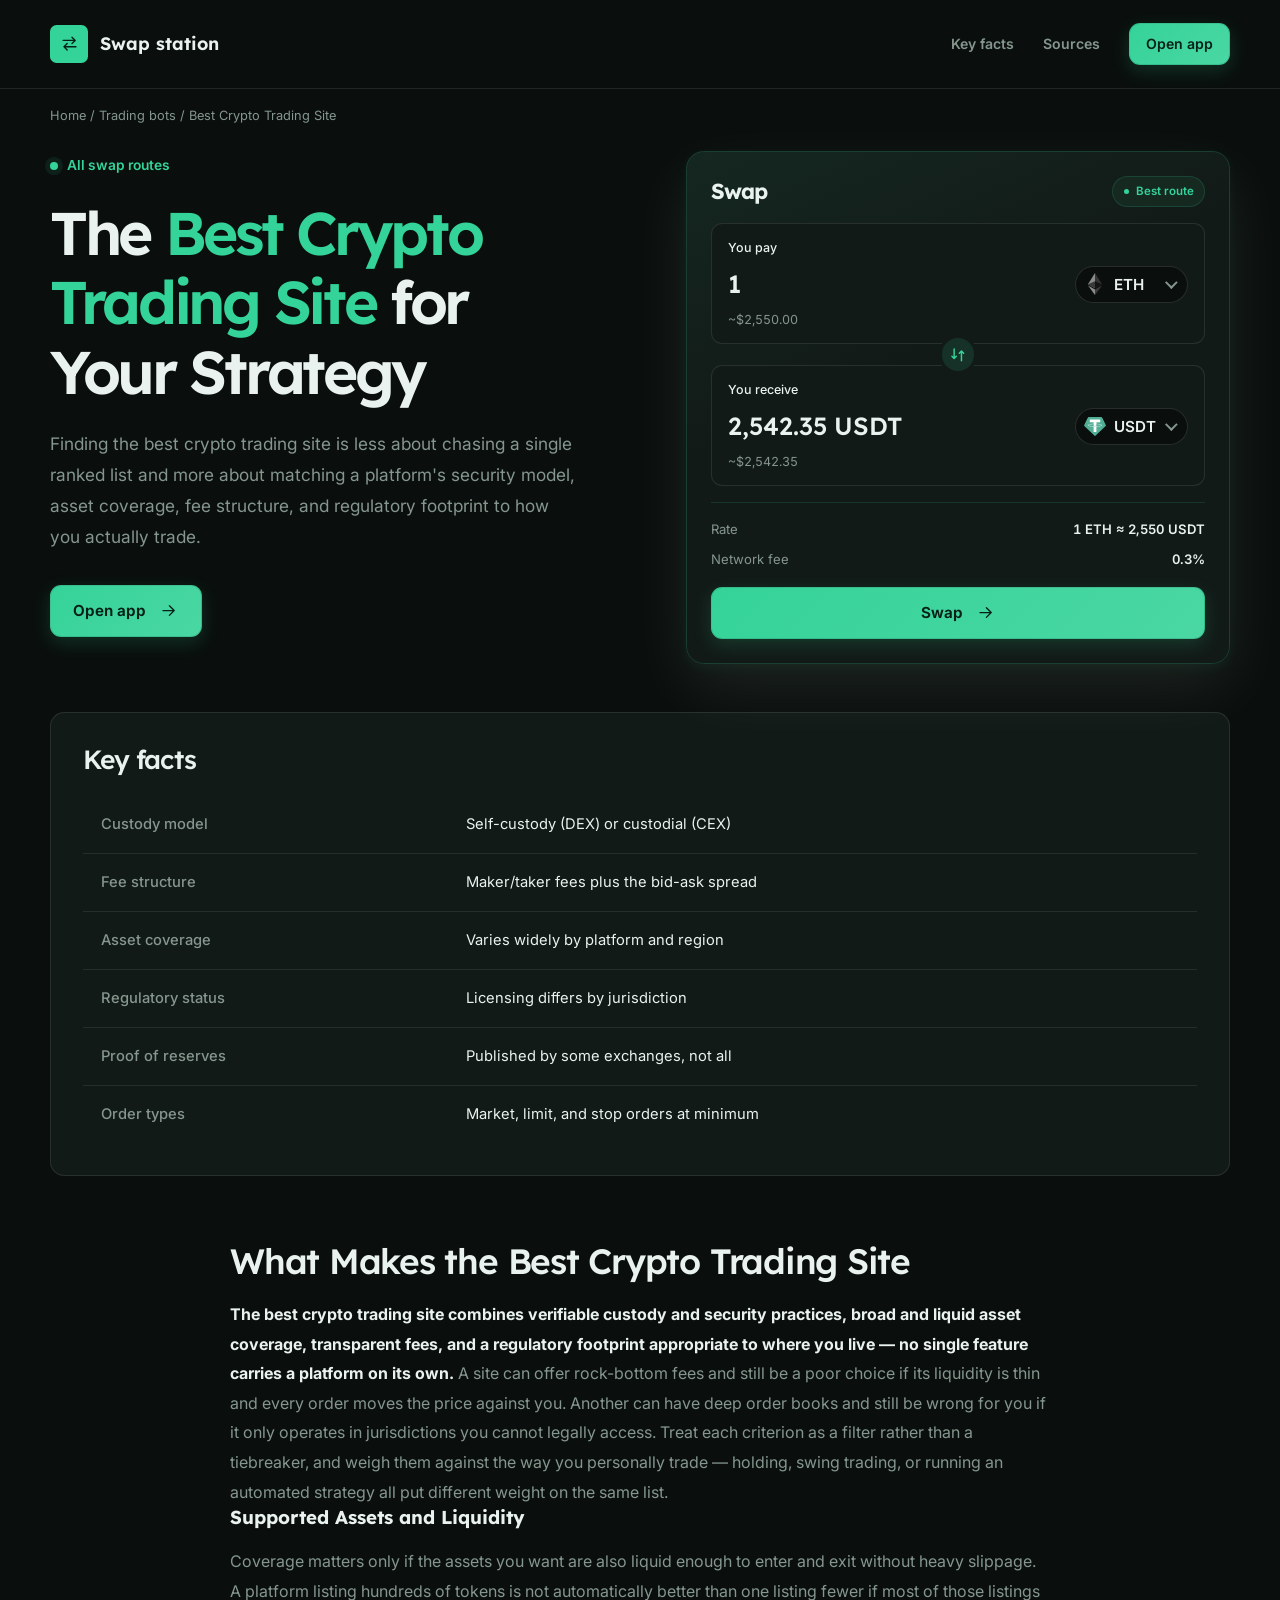
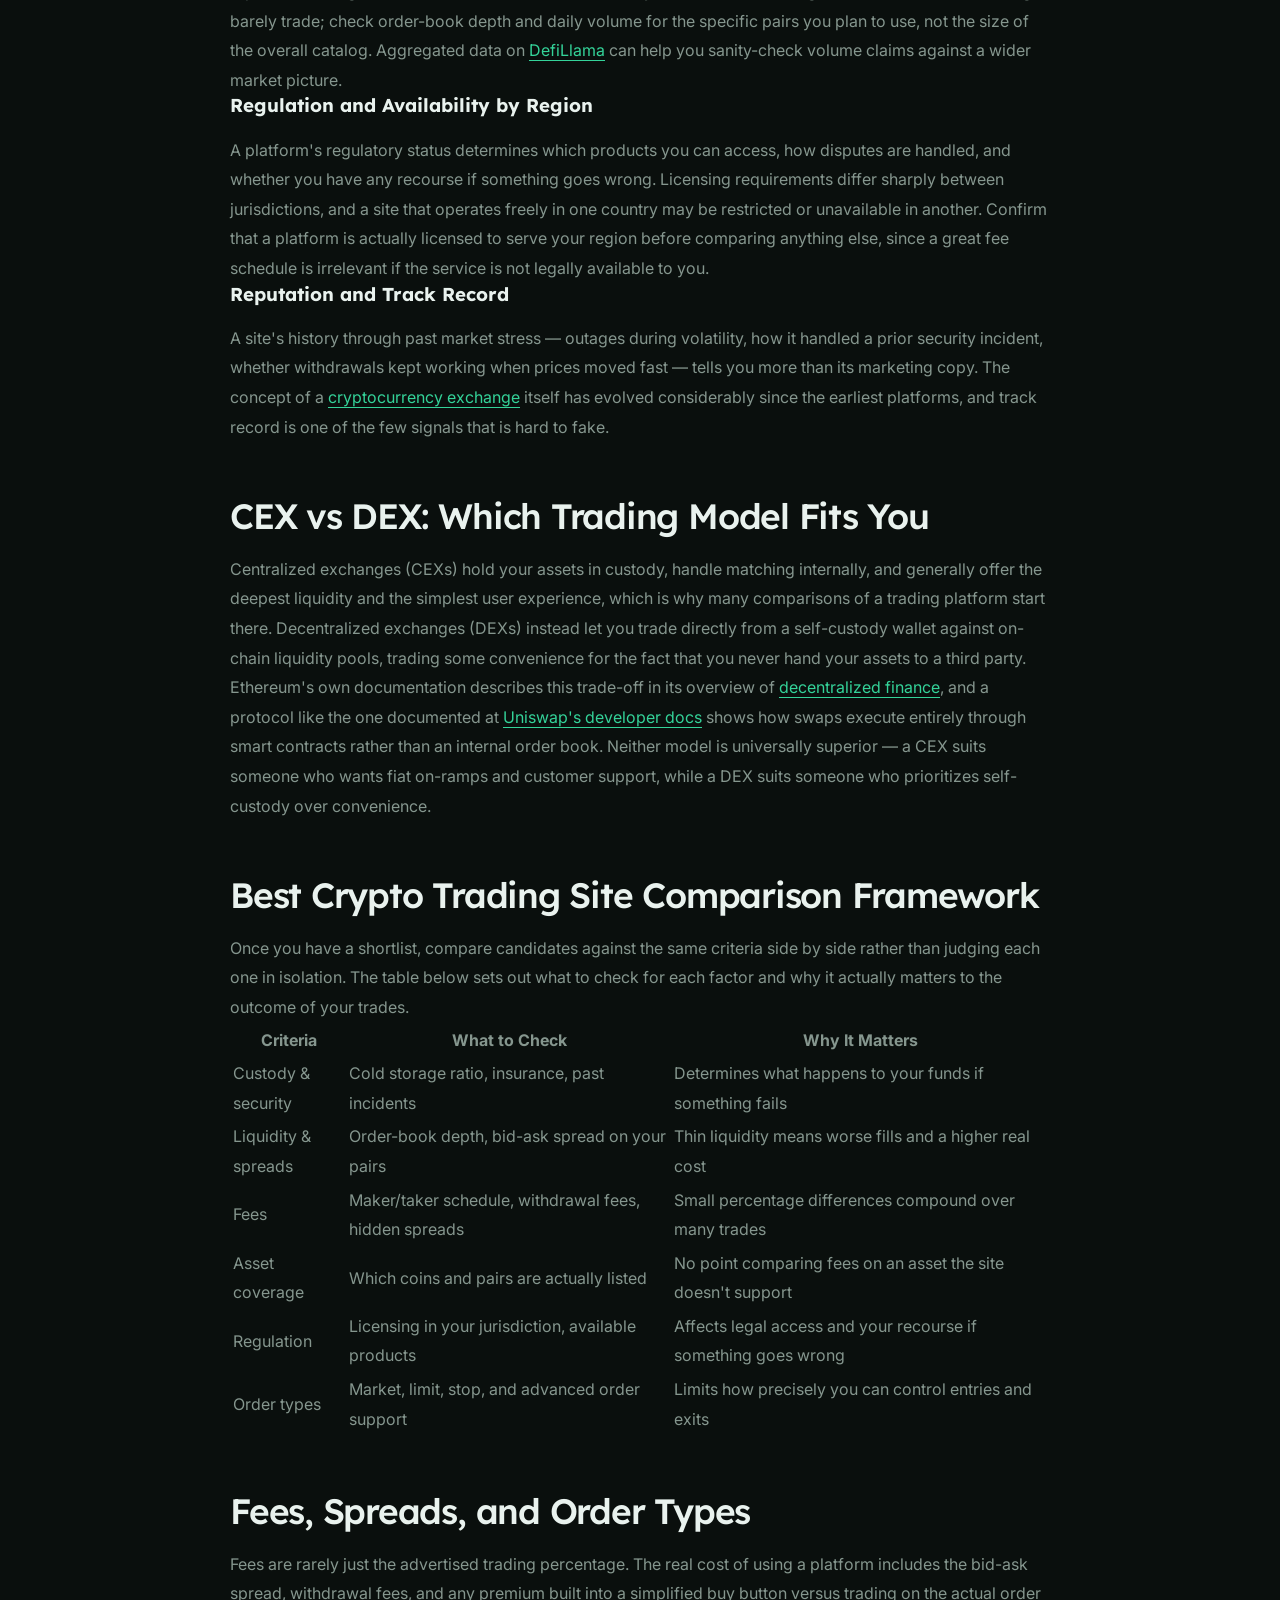
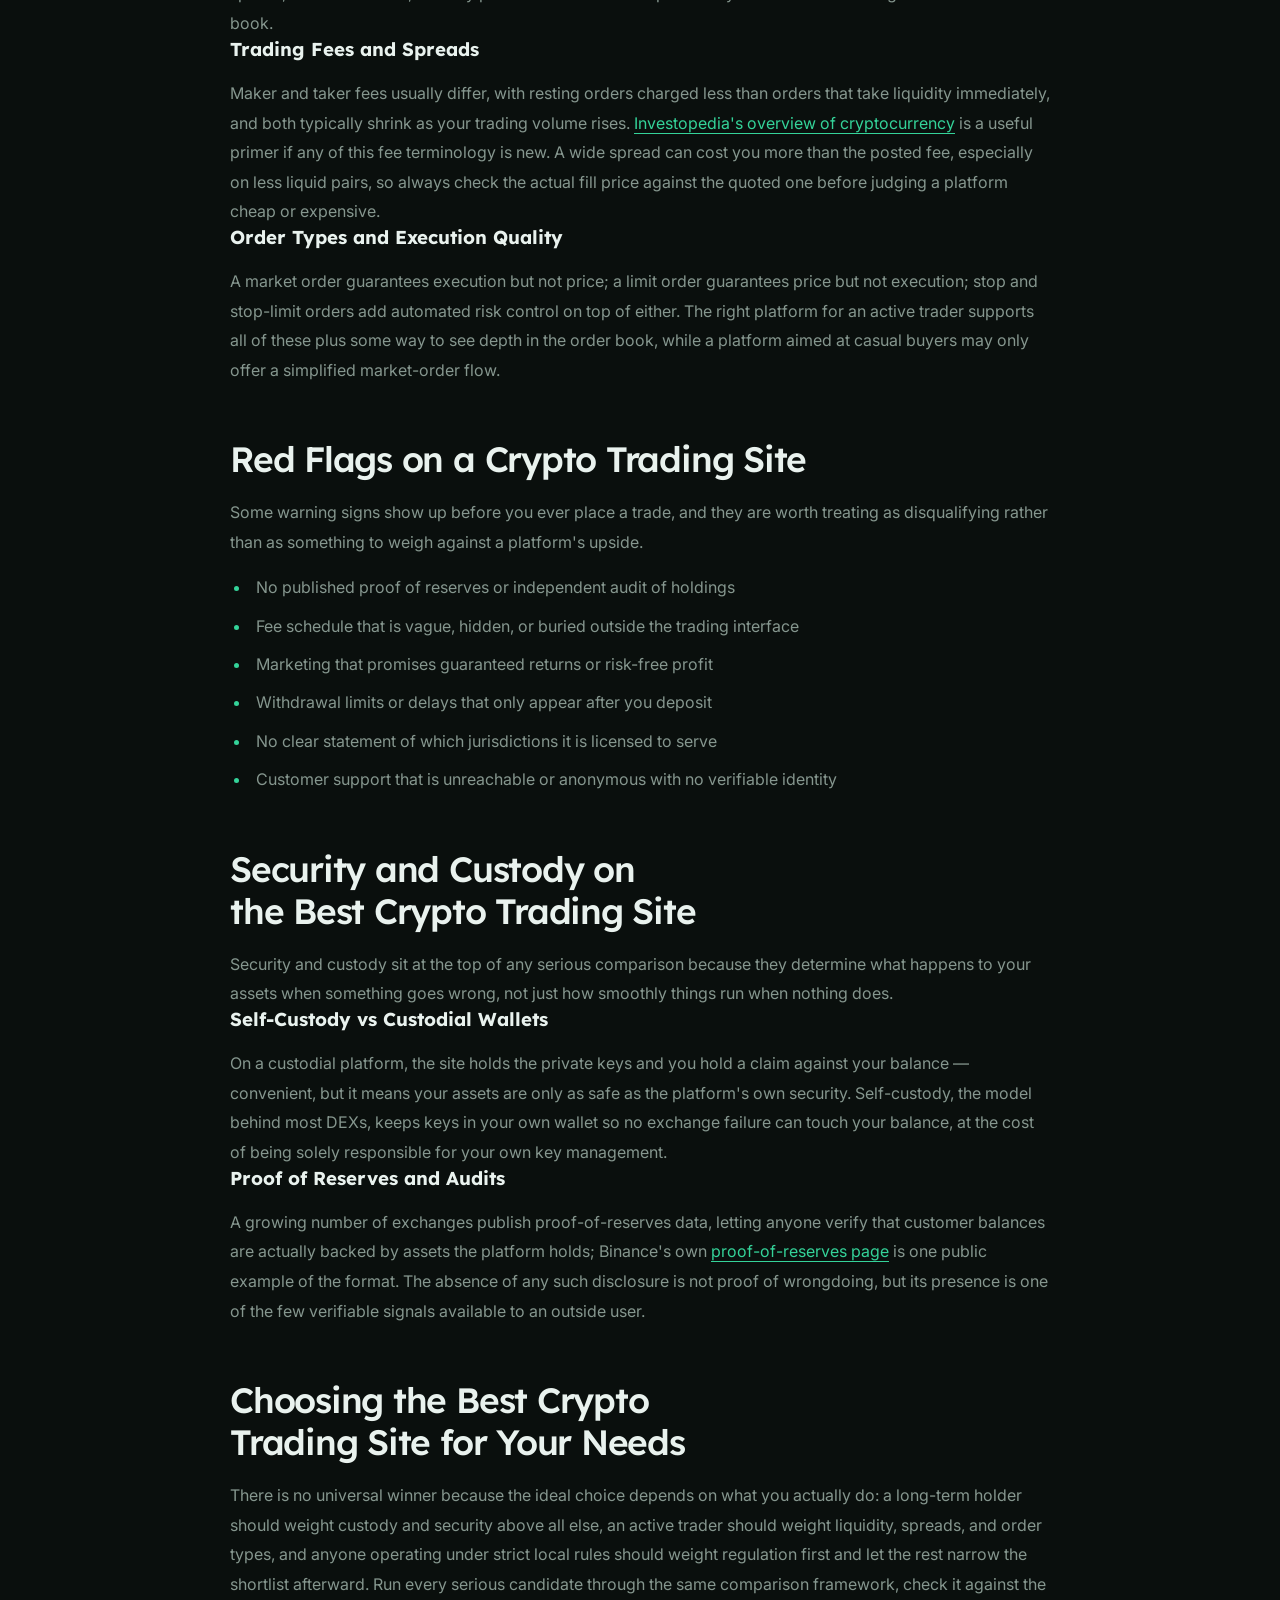
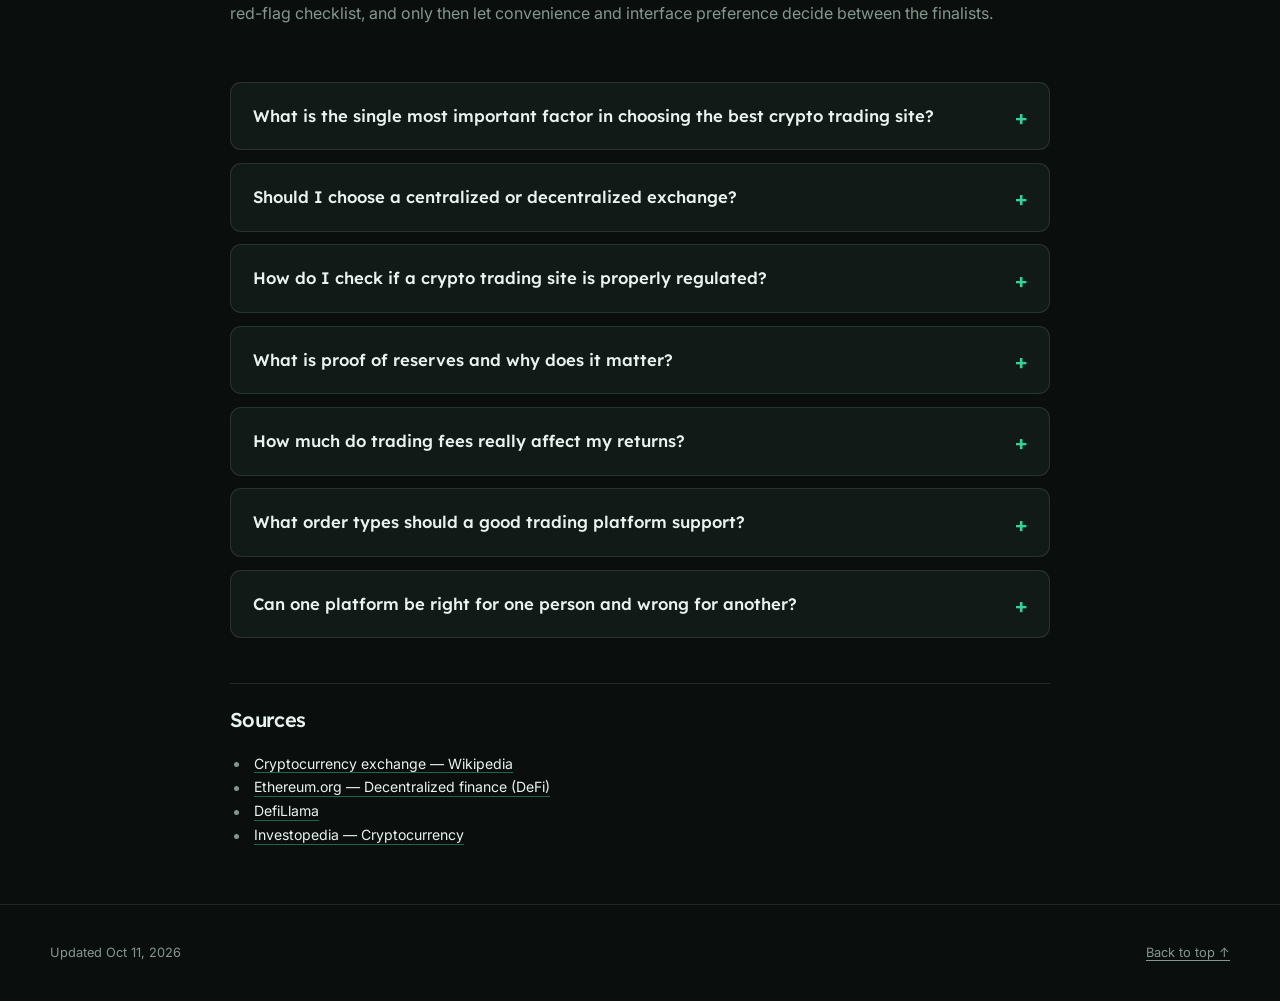
==== commit 1b4bf23e: "Interactive widget hero (swap/nft/aml/staking)" ====
--- a/index.html
+++ b/index.html
@@ -1,1410 +1,302 @@
 <!doctype html>
 <html lang="en">
 <head>
-<meta charset="utf-8">
-<meta name="viewport" content="width=device-width, initial-scale=1">
-<title>Best Crypto Trading Site — Criteria, Comparison & Red Flags</title>
-<meta name="description" content="A practical guide to choosing the best crypto trading site: security and custody, fees and liquidity, order types, regulation, and the red flags to rule a platform out before you fund an account.">
-<link rel="canonical" href="https://best-crypto-trading-site.github.io/">
-<meta property="og:type" content="article">
-<meta property="og:title" content="Best Crypto Trading Site">
-<meta property="og:url" content="https://best-crypto-trading-site.github.io/">
-<meta property="og:image" content="https://best-crypto-trading-site.github.io/og.png">
-<meta name="twitter:card" content="summary_large_image">
-<meta name="twitter:title" content="Best Crypto Trading Site">
+  <meta charset="utf-8">
+  <meta name="viewport" content="width=device-width, initial-scale=1">
+  <title>Best Crypto Trading Site — Criteria, Comparison & Red Flags</title>
+  <meta name="description" content="A practical guide to choosing the best crypto trading site: security and custody, fees and liquidity, order types, regulation, and the red flags to rule a platform out before you fund an account.">
+  <link rel="canonical" href="https://best-crypto-trading-site.github.io/">
+  <meta property="og:type" content="website">
+  <meta property="og:title" content="Best Crypto Trading Site">
+  <meta property="og:description" content="A practical guide to choosing the best crypto trading site: security and custody, fees and liquidity, order types, regulation, and the red flags to rule a platform out before you fund an account.">
+  <meta property="og:url" content="https://best-crypto-trading-site.github.io/">
+  <meta property="og:image" content="https://best-crypto-trading-site.github.io/og.png">
+  <meta name="twitter:card" content="summary_large_image">
+  <meta name="twitter:title" content="Best Crypto Trading Site">
+  <meta name="twitter:description" content="A practical guide to choosing the best crypto trading site: security and custody, fees and liquidity, order types, regulation, and the red flags to rule a platform out before you fund an account.">
+  <meta name="twitter:image" content="https://best-crypto-trading-site.github.io/og.png">
 <link rel="preconnect" href="https://fonts.googleapis.com"><link rel="preconnect" href="https://fonts.gstatic.com" crossorigin><link rel="stylesheet" href="https://fonts.googleapis.com/css2?family=Inter:wght@400;500;600;700&family=Lexend:wght@500;600;700&display=swap">
 <script type="application/ld+json">{"@context": "https://schema.org", "@graph": [{"@type": "WebSite", "@id": "https://best-crypto-trading-site.github.io/#website", "url": "https://best-crypto-trading-site.github.io/", "name": "Best Crypto Trading Site — Criteria, Comparison & Red Flags"}, {"@type": "WebPage", "@id": "https://best-crypto-trading-site.github.io/#webpage", "url": "https://best-crypto-trading-site.github.io/", "name": "Best Crypto Trading Site — Criteria, Comparison & Red Flags", "isPartOf": {"@id": "https://best-crypto-trading-site.github.io/#website"}, "description": "A practical guide to choosing the best crypto trading site: security and custody, fees and liquidity, order types, regulation, and the red flags to rule a platform out before you fund an account.", "datePublished": "2026-10-11", "dateModified": "2026-10-11"}, {"@type": "SoftwareApplication", "name": "Best Crypto Trading Site", "applicationCategory": "FinanceApplication", "operatingSystem": "Web", "offers": {"@type": "Offer", "price": "0", "priceCurrency": "USD"}}, {"@type": "BreadcrumbList", "itemListElement": [{"@type": "ListItem", "position": 1, "name": "Home", "item": "https://best-crypto-trading-site.github.io/"}, {"@type": "ListItem", "position": 2, "name": "Trading bots"}, {"@type": "ListItem", "position": 3, "name": "Best Crypto Trading Site"}]}, {"@type": "FAQPage", "mainEntity": [{"@type": "Question", "name": "What is the single most important factor in choosing the best crypto trading site?", "acceptedAnswer": {"@type": "Answer", "text": "There isn't one factor that outweighs all others for every trader. Security and custody matter most if you plan to hold assets on the platform for a long time, while liquidity and fees matter most if you trade frequently. Weigh each criterion against how you actually use the site rather than looking for a single universal winner."}}, {"@type": "Question", "name": "Should I choose a centralized or decentralized exchange?", "acceptedAnswer": {"@type": "Answer", "text": "A centralized exchange generally offers deeper liquidity, fiat on-ramps, and customer support but requires trusting the platform with custody of your assets. A decentralized exchange keeps your assets in your own wallet at the cost of some convenience. Many traders use both for different purposes."}}, {"@type": "Question", "name": "How do I check if a crypto trading site is properly regulated?", "acceptedAnswer": {"@type": "Answer", "text": "Look for a clear statement of which licenses the platform holds and in which jurisdictions, usually disclosed in its terms of service or a dedicated regulatory page. If that information is missing or vague, treat it as a red flag rather than assuming it is simply an oversight."}}, {"@type": "Question", "name": "What is proof of reserves and why does it matter?", "acceptedAnswer": {"@type": "Answer", "text": "Proof of reserves is published evidence that a platform actually holds the assets it reports owing to customers, usually verified through a cryptographic or third-party audit method. It does not guarantee a platform is risk-free, but its absence removes one of the few independent checks available to an outside user."}}, {"@type": "Question", "name": "How much do trading fees really affect my returns?", "acceptedAnswer": {"@type": "Answer", "text": "Fees compound. A small percentage difference on every trade, combined with the bid-ask spread and withdrawal costs, can meaningfully change your results if you trade often. Compare the full cost of a trade, not just the advertised percentage, before judging a platform cheap or expensive."}}, {"@type": "Question", "name": "What order types should a good trading platform support?", "acceptedAnswer": {"@type": "Answer", "text": "At minimum, market and limit orders. Stop and stop-limit orders add automated risk control, and more advanced traders also look for conditional orders and visibility into order-book depth. A platform aimed only at simple buying may skip most of these."}}, {"@type": "Question", "name": "Can one platform be right for one person and wrong for another?", "acceptedAnswer": {"@type": "Answer", "text": "Yes. The right choice depends on what you trade, how often, where you live, and whether you want custody of your own assets. Running every serious candidate through the same comparison criteria is more useful than looking for one universally correct answer."}}]}]}</script>
-<style>
-:root{--bg:#0A0F0D;--surface:#121A17;--text:#E9F2EE;--muted:#85968E;--accent:#34D399;--accent-ink:#052016;--radius:11px;--display:"Lexend";--body:"Inter"}
-*,
-*::before,
-*::after {
-  box-sizing: border-box;
-}
-html {
-  scroll-behavior: smooth;
-  scroll-padding-top: 2rem;
-  background: var(--bg);
-  -webkit-text-size-adjust: 100%;
-}
-body {
-  margin: 0;
-  min-width: 280px;
-  color: var(--text);
-  background: var(--bg);
-  font-family: var(--body);
-  font-size: 1rem;
-  font-weight: 400;
-  line-height: 1.7;
-  -webkit-font-smoothing: antialiased;
-  overflow-wrap: break-word;
-}
-::selection {
-  color: var(--accent-ink);
-  background: var(--accent);
-}
-a {
-  color: var(--accent);
-  text-decoration-thickness: .075em;
-  text-underline-offset: .2em;
-  transition: color .18s ease, background .18s ease, border-color .18s ease;
-}
-a:hover {
-  color: var(--text);
-}
-a:focus-visible,
-summary:focus-visible,
-[tabindex]:focus-visible {
-  outline: 3px solid var(--accent);
-  outline-offset: 5px;
-  border-radius: calc(var(--radius) * .35);
-}
-img,
-svg,
-video {
-  max-width: 100%;
-  vertical-align: middle;
-}
-img,
-video {
-  height: auto;
-}
-h1,
-h2,
-h3,
-h4,
-h5,
-h6 {
-  margin-top: 0;
-  color: var(--text);
-  font-family: var(--display);
-  font-weight: 650;
-  line-height: 1.2;
-  text-wrap: balance;
-}
-p,
-ul,
-ol,
-dl,
-figure,
-blockquote {
-  margin-top: 0;
-}
-[hidden] {
-  display: none !important;
-}
-.cc79602 {
-  width: min(100% - 6rem, 1240px);
-  margin-inline: auto;
-}
-.ce10cb2 {
-  position: absolute;
-  z-index: 20;
-  top: 1rem;
-  left: 1rem;
-  padding: .75rem 1.15rem;
-  transform: translateY(-180%);
-  border-radius: var(--radius);
-  color: var(--accent-ink);
-  background: var(--accent);
-  font-weight: 600;
-}
-.ce10cb2:focus {
-  transform: translateY(0);
-}
-.cd626e1 {
-  position: relative;
-  z-index: 1;
-  border-bottom: 1px solid color-mix(in srgb, var(--text) 10%, var(--bg));
-  background: var(--bg);
-}
-.c7209ed {
-  display: flex;
-  align-items: center;
-  justify-content: space-between;
-  gap: 2rem;
-  min-height: 88px;
-  padding-block: 1rem;
-}
-.c761098 {
-  display: inline-flex;
-  align-items: center;
-  gap: .75rem;
-  color: var(--text);
-  font-family: var(--display);
-  font-size: 1.2rem;
-  font-weight: 650;
-  letter-spacing: -.04em;
-}
-.ccfb3a3 {
-  display: grid;
-  place-items: center;
-  width: 34px;
-  height: 34px;
-  border: 1px solid color-mix(in srgb, var(--accent) 30%, var(--surface));
-  border-radius: calc(var(--radius) * .55);
-  color: var(--accent);
-  background: color-mix(in srgb, var(--accent) 8%, var(--surface));
-}
-.ccfb3a3 svg {
-  width: 19px;
-  height: 19px;
-  fill: none;
-  stroke: var(--accent);
-  stroke-width: 1.6;
-  stroke-linecap: round;
-  stroke-linejoin: round;
-}
-.cdb86d4 {
-  display: inline-flex;
-  align-items: center;
-  gap: .8rem;
-  padding: .5rem 0;
-  color: var(--text);
-  font-size: .9rem;
-  font-weight: 600;
-  text-decoration: none;
-}
-.cdb86d4:hover {
-  color: var(--accent);
-}
-.cc92e3c {
-  position: relative;
-  isolation: isolate;
-  overflow: hidden;
-  border-bottom: 1px solid color-mix(in srgb, var(--accent) 15%, var(--bg));
-  background:
-    radial-gradient(ellipse at 95% 12%, color-mix(in srgb, var(--accent) 14%, transparent), color-mix(in srgb, var(--accent) 0%, transparent) 62%),
-    linear-gradient(130deg, var(--surface), color-mix(in srgb, var(--accent) 5%, var(--bg)) 70%, var(--bg));
-}
-.cc92e3c::after {
-  content: "";
-  position: absolute;
-  z-index: -1;
-  width: 520px;
-  height: 520px;
-  right: -240px;
-  bottom: -310px;
-  border: 1px solid color-mix(in srgb, var(--accent) 15%, transparent);
-  border-radius: 50%;
-  box-shadow: 0 0 0 65px color-mix(in srgb, var(--accent) 3%, transparent), 0 0 0 130px color-mix(in srgb, var(--accent) 2%, transparent);
-  pointer-events: none;
-}
-.c09ef54 {
-  padding-block: 1.2rem 3rem;
-}
-.cc1ed62 {
-  margin-bottom: 1.6rem;
-  color: var(--muted);
-  font-size: .8rem;
-  line-height: 1.6;
-}
-.cd25df7 {
-  display: inline;
-  color: var(--muted);
-  font-family: var(--body);
-  font-size: inherit;
-  text-decoration: none;
-}
-.cd25df7 a,
-a.cd25df7 {
-  color: var(--muted);
-  text-decoration: none;
-}
-.cd25df7 a:hover,
-a.cd25df7:hover {
-  color: var(--accent);
-  text-decoration: underline;
-}
-.cc1ed62 ol,
-.cc1ed62 ul,
-ol.cd25df7,
-ul.cd25df7 {
-  display: flex;
-  align-items: center;
-  flex-wrap: wrap;
-  gap: .45rem .7rem;
-  padding: 0;
-  margin: 0;
-  list-style: none;
-}
-.cc1ed62 li {
-  display: inline;
-}
-.cc1ed62 [aria-current="page"] {
-  color: var(--text);
-}
-.ca95b2a {
-  display: flex;
-  align-items: center;
-  flex-wrap: wrap;
-  gap: .8rem;
-  margin-bottom: 1.35rem;
-  color: var(--accent);
-  font-size: .875rem;
-  font-weight: 600;
-}
-.c313c4b {
-  padding-block: .3rem;
-}
-.c22915e {
-  display: inline-flex;
-  align-items: center;
-  justify-content: center;
-  min-height: 36px;
-  max-width: 180px;
-  padding: .4rem .65rem;
-  border: 1px solid color-mix(in srgb, var(--text) 9%, var(--surface));
-  border-radius: calc(var(--radius) * .6);
-  background: var(--surface);
-  box-shadow: 0 3px 10px color-mix(in srgb, var(--text) 4%, transparent);
-  color: var(--text);
-  font-size: .8rem;
-  line-height: 1;
-}
-.c22915e:empty {
-  display: none;
-}
-.c22915e img,
-.c22915e svg {
-  display: block;
-  width: auto;
-  max-width: 148px;
-  height: 24px;
-  object-fit: contain;
-}
-.cc92e3c h1 {
-  max-width: 1050px;
-  margin: 0 0 1.5rem;
-  font-family: var(--display);
-  font-size: clamp(2.7rem, 5.7vw, 5.1rem);
-  font-weight: 600;
-  line-height: 1.06;
-  letter-spacing: -.055em;
-  overflow-wrap: anywhere;
-}
-.cc92e3c h1 em {
-  color: var(--accent);
-  font-style: normal;
-}
-.cc92e3c h1 a {
-  color: inherit;
-}
-.c949525 {
-  max-width: 760px;
-  margin: 0 0 2.1rem;
-  color: var(--muted);
-  font-size: clamp(1.05rem, 1.6vw, 1.22rem);
-  line-height: 1.75;
-  text-wrap: pretty;
-}
-.c972b93 {
-  display: inline-flex;
-  align-items: center;
-  justify-content: center;
-  gap: 1.7rem;
-  min-height: 54px;
-  padding: .85rem 1.35rem;
-  border: 1px solid var(--accent);
-  border-radius: var(--radius);
-  color: var(--accent-ink);
-  background: var(--accent);
-  box-shadow: 0 6px 18px color-mix(in srgb, var(--accent) 18%, transparent);
-  font-family: var(--body);
-  font-size: .95rem;
-  font-weight: 650;
-  line-height: 1.4;
-  text-decoration: none;
-  transition: background .2s ease, box-shadow .2s ease, transform .2s ease;
-}
-.c972b93:hover {
-  color: var(--accent-ink);
-  background: color-mix(in srgb, var(--accent) 92%, var(--text));
-  box-shadow: 0 9px 24px color-mix(in srgb, var(--accent) 24%, transparent);
-  transform: translateY(-2px);
-}
-.c7c3fea {
-  font-family: var(--body);
-  font-size: 1.25em;
-  line-height: 1;
-}
-.ced2bb9 {
-  display: grid;
-  grid-template-columns: minmax(0, 1.05fr) minmax(0, 0.82fr);
-  gap: clamp(2rem, 4vw, 3.75rem);
-  align-items: start;
-}
-.c5e3b06 {
-  min-width: 0;
-}
-.c5e3b06 .c949525 {
-  margin-bottom: 1.6rem;
-}
-.cd39b2a {
-  position: relative;
-  min-width: 0;
-  display: flex;
-  flex-direction: column;
-  padding: clamp(1.15rem, 2vw, 1.65rem);
-  border: 1px solid color-mix(in srgb, var(--accent) 20%, var(--surface));
-  border-radius: calc(var(--radius) * 1.4);
-  background: linear-gradient(158deg, color-mix(in srgb, var(--accent) 8%, var(--surface)), var(--surface) 46%);
-  box-shadow: 0 22px 60px -26px color-mix(in srgb, var(--text) 24%, transparent), 0 3px 12px -6px color-mix(in srgb, var(--accent) 14%, transparent);
-}
-.cd39b2a::before {
-  content: "";
-  position: absolute;
-  inset: -1px 14% auto;
-  height: 2px;
-  background: linear-gradient(90deg, transparent, color-mix(in srgb, var(--accent) 60%, transparent), transparent);
-}
-.c09652c {
-  display: flex;
-  align-items: center;
-  justify-content: space-between;
-  flex-wrap: wrap;
-  gap: 0.6rem 1rem;
-  margin-bottom: 1rem;
-}
-.c09652c h2 {
-  margin: 0;
-  font-family: var(--display);
-  font-size: 1.15rem;
-  font-weight: 650;
-  letter-spacing: -0.03em;
-}
-.c18fc5d {
-  display: inline-flex;
-  align-items: center;
-  max-width: 100%;
-  padding: 0.28rem 0.62rem;
-  border: 1px solid color-mix(in srgb, var(--accent) 18%, transparent);
-  border-radius: 999px;
-  background: color-mix(in srgb, var(--accent) 8%, var(--surface));
-  color: var(--accent);
-  font-size: 0.72rem;
-  font-weight: 600;
-  overflow-wrap: anywhere;
-}
-.c035b7e .c429a14 {
-  width: 100%;
-  border-collapse: collapse;
-  font-size: 0.85rem;
-}
-.c035b7e .c429a14 th,
-.c035b7e .c429a14 td {
-  padding: 0.58rem 0;
-  border-bottom: 1px solid color-mix(in srgb, var(--text) 10%, transparent);
-  vertical-align: top;
-  text-align: left;
-  overflow-wrap: anywhere;
-}
-.c035b7e .c429a14 tr:last-child th,
-.c035b7e .c429a14 tr:last-child td {
-  border-bottom: 0;
-}
-.c035b7e .c429a14 th {
-  width: 38%;
-  padding-right: 0.9rem;
-  color: var(--muted);
-  font-weight: 500;
-}
-.c035b7e .c429a14 td {
-  color: var(--text);
-  font-weight: 550;
-}
-.cce78ce {
-  margin-top: 1.15rem;
-  width: 100%;
-}
-@media (max-width: 920px) {
-  .ced2bb9 {
-    grid-template-columns: minmax(0, 1fr);
-    gap: 2rem;
-  }
-  .cd39b2a {
-    width: 100%;
-    max-width: 560px;
-  }
-}
-.summary-strip {
-  display: grid;
-  grid-template-columns: repeat(4, minmax(0, 1fr));
-  gap: 1rem;
-  margin-block: 1.5rem 4.5rem;
-}
-.summary-item {
-  min-width: 0;
-  padding: 1.2rem 1.35rem;
-  border: 1px solid color-mix(in srgb, var(--text) 9%, var(--surface));
-  border-radius: var(--radius);
-  background: var(--surface);
-  box-shadow: 0 3px 12px color-mix(in srgb, var(--text) 3%, transparent);
-}
-.summary-item strong {
-  display: block;
-  margin-bottom: .2rem;
-  color: var(--text);
-  font-family: var(--display);
-  font-size: 1rem;
-  font-weight: 600;
-  line-height: 1.4;
-  letter-spacing: -.02em;
-}
-.summary-item span {
-  display: block;
-  color: var(--muted);
-  font-size: .8rem;
-  line-height: 1.5;
-}
-.c295e99 {
-  display: grid;
-  grid-template-columns: 235px minmax(0, 1fr);
-  align-items: start;
-  gap: clamp(2.5rem, 5vw, 5rem);
-  padding-bottom: 4.5rem;
-}
-.cc6482a {
-  position: sticky;
-  top: 2rem;
-  min-width: 0;
-  max-height: calc(100dvh - 4rem);
-  overflow-y: auto;
-  overscroll-behavior: contain;
-  scrollbar-width: thin;
-  scrollbar-color: color-mix(in srgb, var(--muted) 35%, var(--surface)) var(--surface);
-  padding: .3rem .75rem 1rem .25rem;
-}
-.c893500 {
-  margin: 0 0 1.1rem;
-  color: var(--text);
-  font-family: var(--display);
-  font-size: .95rem;
-  font-weight: 650;
-  letter-spacing: -.02em;
-}
-.c7768d0 {
-  display: grid;
-  gap: .3rem;
-  margin: 0;
-  padding: 0;
-  list-style: none;
-}
-.c7768d0 li {
-  min-width: 0;
-  margin: 0;
-  padding: 0;
-}
-.c079439 {
-  position: relative;
-  display: block;
-  padding: .7rem .9rem .7rem 1.1rem;
-  border-inline-start: 2px solid color-mix(in srgb, var(--muted) 18%, var(--bg));
-  border-radius: 0 calc(var(--radius) * .55) calc(var(--radius) * .55) 0;
-  color: var(--muted);
-  font-family: var(--body);
-  font-size: .85rem;
-  font-weight: 450;
-  line-height: 1.5;
-  text-decoration: none;
-  overflow-wrap: anywhere;
-}
-.c079439:hover {
-  border-inline-start-color: color-mix(in srgb, var(--accent) 45%, var(--bg));
-  color: var(--text);
-  background: color-mix(in srgb, var(--accent) 5%, var(--bg));
-}
-.c079439[aria-current="location"] {
-  border-inline-start-color: var(--accent);
-  color: var(--accent);
-  background: color-mix(in srgb, var(--accent) 9%, var(--bg));
-  font-weight: 650;
-}
-.cf49783 {
-  margin: 1.65rem 0 0;
-  padding: 1.2rem 0 0;
-  border-top: 1px solid color-mix(in srgb, var(--text) 10%, var(--bg));
-  color: var(--muted);
-  font-size: .78rem;
-  line-height: 1.65;
-}
-.c315d65 {
-  min-width: 0;
-}
-.facts-panel {
-  padding: clamp(1.3rem, 3vw, 2.3rem);
-  margin-bottom: 3.75rem;
-  border: 1px solid color-mix(in srgb, var(--accent) 18%, var(--surface));
-  border-top: 3px solid var(--accent);
-  border-radius: var(--radius);
-  background: var(--surface);
-  box-shadow: 0 10px 35px color-mix(in srgb, var(--text) 5%, transparent);
-  scroll-margin-top: 2rem;
-}
-.panel-heading {
-  display: flex;
-  align-items: baseline;
-  flex-wrap: wrap;
-  gap: .5rem 1.5rem;
-  justify-content: space-between;
-  margin-bottom: 1.4rem;
-}
-.panel-heading h2 {
-  margin: 0;
-  font-size: clamp(1.45rem, 2.3vw, 1.85rem);
-  letter-spacing: -.04em;
-}
-.panel-heading p {
-  margin: 0;
-  color: var(--muted);
-  font-size: .8rem;
-}
-.facts-content {
-  min-width: 0;
-  overflow-x: auto;
-  scrollbar-width: thin;
-  scrollbar-color: var(--muted) var(--surface);
-}
-.c429a14 {
-  width: 100%;
-  border-collapse: collapse;
-  color: var(--text);
-  font-family: var(--body);
-  font-size: .925rem;
-  line-height: 1.6;
-  text-align: left;
-}
-.c429a14 caption {
-  padding: 0 0 1rem;
-  color: var(--muted);
-  font-size: .85rem;
-  text-align: left;
-}
-.c429a14 th,
-.c429a14 td {
-  padding: 1.05rem .85rem;
-  border-bottom: 1px solid color-mix(in srgb, var(--text) 9%, var(--surface));
-  vertical-align: top;
-  overflow-wrap: anywhere;
-}
-.c429a14 th {
-  width: 37%;
-  color: var(--muted);
-  font-weight: 500;
-}
-.c429a14 thead th {
-  color: var(--text);
-  background: color-mix(in srgb, var(--accent) 5%, var(--surface));
-  font-weight: 650;
-}
-.c429a14 td {
-  font-weight: 550;
-}
-.c429a14 tr > :first-child {
-  padding-left: 0;
-}
-.c429a14 tr > :last-child {
-  padding-right: 0;
-}
-.c429a14 tbody:last-child tr:last-child > *,
-.c429a14 > tr:last-child > * {
-  border-bottom: 0;
-}
-.c429a14 td p:last-child,
-.c429a14 th p:last-child {
-  margin-bottom: 0;
-}
-.ca6c72a {
-  min-width: 0;
-}
-.ca3af4d {
-  min-width: 0;
-  margin: 0 0 3.4rem;
-  scroll-margin-top: 2rem;
-}
-.ca3af4d + .ca3af4d {
-  padding-top: 2.8rem;
-  border-top: 1px solid color-mix(in srgb, var(--text) 11%, var(--bg));
-}
-.c34ec45 {
-  margin: 0 0 1.25rem;
-  color: var(--text);
-  font-family: var(--display);
-  font-size: clamp(1.65rem, 2.8vw, 2.35rem);
-  font-weight: 600;
-  line-height: 1.22;
-  letter-spacing: -.045em;
-}
-.caf7124 {
-  color: var(--text);
-  font-family: var(--body);
-  font-size: 1rem;
-  line-height: 1.85;
-  overflow-wrap: anywhere;
-}
-.caf7124 > :last-child {
-  margin-bottom: 0;
-}
-.caf7124 p {
-  margin: 0 0 1.3rem;
-  text-wrap: pretty;
-}
-.caf7124 h3 {
-  margin: 2rem 0 .9rem;
-  font-size: clamp(1.2rem, 2vw, 1.45rem);
-  font-weight: 600;
-  line-height: 1.35;
-  letter-spacing: -.025em;
-}
-.caf7124 h4,
-.caf7124 h5,
-.caf7124 h6 {
-  margin: 1.6rem 0 .75rem;
-  font-size: 1.075rem;
-  line-height: 1.4;
-}
-.caf7124 h3:first-child,
-.caf7124 h4:first-child {
-  margin-top: 0;
-}
-.caf7124 strong,
-.cc842a8 strong {
-  color: var(--text);
-  font-weight: 650;
-}
-.caf7124 ul,
-.caf7124 ol,
-.cc842a8 ul,
-.cc842a8 ol {
-  margin: 1.2rem 0 1.6rem;
-  padding-left: 1.5rem;
-}
-.caf7124 li,
-.cc842a8 li {
-  padding-left: .4rem;
-  margin-block: .55rem;
-}
-.caf7124 li::marker,
-.cc842a8 li::marker {
-  color: var(--accent);
-  font-weight: 600;
-}
-.caf7124 li > ul,
-.caf7124 li > ol {
-  margin-block: .5rem;
-}
-.caf7124 li p {
-  margin-bottom: .6rem;
-}
-.caf7124 blockquote {
-  margin: 1.8rem 0;
-  padding: 1.3rem 1.5rem;
-  border-inline-start: 3px solid var(--accent);
-  border-radius: 0 var(--radius) var(--radius) 0;
-  background: color-mix(in srgb, var(--accent) 6%, var(--surface));
-  color: var(--text);
-  font-size: 1.05rem;
-}
-.caf7124 blockquote > :last-child {
-  margin-bottom: 0;
-}
-.caf7124 blockquote cite {
-  display: block;
-  margin-top: .9rem;
-  color: var(--muted);
-  font-size: .85rem;
-  font-style: normal;
-}
-.caf7124 table {
-  display: block;
-  width: 100%;
-  max-width: 100%;
-  margin: 1.7rem 0;
-  overflow-x: auto;
-  border: 1px solid color-mix(in srgb, var(--text) 12%, var(--surface));
-  border-radius: var(--radius);
-  border-spacing: 0;
-  background: var(--surface);
-  font-family: var(--body);
-  font-size: .875rem;
-  line-height: 1.65;
-  text-align: left;
-  scrollbar-width: thin;
-  scrollbar-color: var(--muted) var(--surface);
-}
-.caf7124 table caption {
-  padding: .9rem 1rem;
-  color: var(--muted);
-  font-size: .82rem;
-  text-align: left;
-}
-.caf7124 th,
-.caf7124 td {
-  min-width: 125px;
-  padding: 1rem 1.15rem;
-  border-bottom: 1px solid color-mix(in srgb, var(--text) 9%, var(--surface));
-  vertical-align: top;
-}
-.caf7124 th {
-  color: var(--text);
-  background: color-mix(in srgb, var(--accent) 7%, var(--surface));
-  font-weight: 650;
-}
-.caf7124 tbody tr:nth-child(even) {
-  background: color-mix(in srgb, var(--text) 2%, var(--surface));
-}
-.caf7124 tbody:last-child tr:last-child > * {
-  border-bottom: 0;
-}
-.caf7124 td > :last-child,
-.caf7124 th > :last-child {
-  margin-bottom: 0;
-}
-.caf7124 figure {
-  margin: 1.8rem 0;
-}
-.caf7124 figure img {
-  display: block;
-  border-radius: var(--radius);
-}
-.caf7124 figcaption {
-  margin-top: .7rem;
-  color: var(--muted);
-  font-size: .8rem;
-  line-height: 1.6;
-}
-.caf7124 code,
-.cc842a8 code {
-  padding: .1em .35em;
-  border-radius: calc(var(--radius) * .25);
-  background: color-mix(in srgb, var(--accent) 7%, var(--surface));
-  color: var(--text);
-  font-family: var(--body);
-  font-size: .9em;
-}
-.caf7124 pre {
-  overflow-x: auto;
-  padding: 1.2rem;
-  border: 1px solid color-mix(in srgb, var(--text) 10%, var(--surface));
-  border-radius: var(--radius);
-  background: var(--surface);
-  color: var(--text);
-  font-family: var(--body);
-  font-size: .875rem;
-  line-height: 1.7;
-}
-.caf7124 pre code {
-  padding: 0;
-  background: var(--surface);
-}
-.caf7124 hr {
-  margin: 2rem 0;
-  border: 0;
-  border-top: 1px solid color-mix(in srgb, var(--text) 12%, var(--bg));
-}
-.caf7124 dt {
-  margin-top: 1.1rem;
-  color: var(--text);
-  font-weight: 650;
-}
-.caf7124 dd {
-  margin: .4rem 0 1rem;
-  color: var(--muted);
-}
-.caaa2e3 {
-  padding-top: 2.75rem;
-  border-top: 1px solid color-mix(in srgb, var(--text) 11%, var(--bg));
-  scroll-margin-top: 2rem;
-}
-.caaa2e3 > .c34ec45 {
-  margin-bottom: 1.65rem;
-}
-.c514596 {
-  margin: 0 0 .8rem;
-  border: 1px solid color-mix(in srgb, var(--text) 11%, var(--surface));
-  border-radius: var(--radius);
-  background: var(--surface);
-  box-shadow: 0 3px 12px color-mix(in srgb, var(--text) 3%, transparent);
-  overflow: clip;
-  transition: border-color .2s ease, box-shadow .2s ease;
-}
-.c514596:hover {
-  border-color: color-mix(in srgb, var(--accent) 35%, var(--surface));
-}
-.c514596[open] {
-  border-color: color-mix(in srgb, var(--accent) 35%, var(--surface));
-  box-shadow: 0 6px 20px color-mix(in srgb, var(--text) 4%, transparent);
-}
-.cca8268 {
-  position: relative;
-  display: block;
-  padding: 1.35rem 3.8rem 1.35rem 1.4rem;
-  color: var(--text);
-  font-family: var(--display);
-  font-size: 1.025rem;
-  font-weight: 600;
-  line-height: 1.5;
-  letter-spacing: -.015em;
-  list-style: none;
-  cursor: pointer;
-}
-.cca8268::-webkit-details-marker {
-  display: none;
-}
-.cca8268::after {
-  content: "+";
-  position: absolute;
-  top: 1.3rem;
-  right: 1.35rem;
-  display: grid;
-  place-items: center;
-  width: 25px;
-  height: 25px;
-  border-radius: 50%;
-  background: color-mix(in srgb, var(--accent) 9%, var(--surface));
-  color: var(--accent);
-  font-family: var(--body);
-  font-size: 1.15rem;
-  font-weight: 400;
-  line-height: 1;
-}
-.c514596[open] > .cca8268::after {
-  content: "−";
-}
-.c514596 > .cca8268:focus-visible {
-  outline-offset: -5px;
-}
-.cc842a8 {
-  padding: 0 1.4rem 1.45rem;
-  color: var(--muted);
-  font-family: var(--body);
-  font-size: .95rem;
-  line-height: 1.8;
-}
-.cc842a8 > :first-child {
-  margin-top: 0;
-}
-.cc842a8 > :last-child {
-  margin-bottom: 0;
-}
-.cc842a8 p {
-  margin-bottom: 1rem;
-}
-.c7da1f8 {
-  padding-block: 3rem 3.6rem;
-  border-top: 1px solid color-mix(in srgb, var(--text) 10%, var(--bg));
-  background: color-mix(in srgb, var(--surface) 70%, var(--bg));
-  scroll-margin-top: 2rem;
-}
-.ce714bd {
-  display: grid;
-  grid-template-columns: 235px minmax(0, 1fr);
-  gap: clamp(2.5rem, 5vw, 5rem);
-}
-.c9aecf2 h2 {
-  margin-bottom: .7rem;
-  font-size: 1.4rem;
-  letter-spacing: -.035em;
-}
-.c9aecf2 p {
-  margin: 0;
-  color: var(--muted);
-  font-size: .85rem;
-  line-height: 1.7;
-}
-.c362350 {
-  min-width: 0;
-}
-.c392006 {
-  display: grid;
-  gap: .7rem;
-  margin: 0;
-  padding: 0;
-  list-style: none;
-  font-family: var(--body);
-}
-.cab1fc5 {
-  display: block;
-  min-width: 0;
-  padding: 1rem 1.2rem;
-  border: 1px solid color-mix(in srgb, var(--text) 9%, var(--surface));
-  border-radius: calc(var(--radius) * .75);
-  background: var(--surface);
-  color: var(--muted);
-  font-family: var(--body);
-  font-size: .875rem;
-  line-height: 1.7;
-  overflow-wrap: anywhere;
-}
-.cab1fc5 a,
-a.cab1fc5 {
-  color: var(--text);
-  text-decoration-color: color-mix(in srgb, var(--accent) 35%, var(--surface));
-  text-underline-offset: .25em;
-}
-.cab1fc5 a:hover,
-a.cab1fc5:hover {
-  color: var(--accent);
-  text-decoration-color: var(--accent);
-}
-.cab1fc5 p {
-  margin: .4rem 0 0;
-}
-.cab1fc5 small {
-  color: var(--muted);
-  font-size: .8rem;
-}
-.c2f92dd {
-  border-top: 1px solid color-mix(in srgb, var(--text) 10%, var(--bg));
-  background: var(--bg);
-}
-.c321682 {
-  display: flex;
-  align-items: center;
-  justify-content: space-between;
-  flex-wrap: wrap;
-  gap: 1rem 2rem;
-  min-height: 100px;
-  padding-block: 1.5rem;
-}
-.c056791 {
-  color: var(--text);
-  font-family: var(--display);
-  font-size: 1rem;
-  font-weight: 600;
-  letter-spacing: -.025em;
-}
-.c641299 {
-  margin: 0;
-  color: var(--muted);
-  font-size: .8rem;
-}
-.c641299 span {
-  color: var(--text);
-}
-@media (min-width: 1500px) {
-  .c09ef54 {
-    padding-bottom: 6rem;
-  }
-  .cc1ed62 {
-    margin-bottom: 4.5rem;
-  }
-  .c295e99 {
-    gap: 5.5rem;
-  }
-  .ce714bd {
-    gap: 5.5rem;
-  }
-}
-@media (max-width: 1050px) {
-  .cc79602 {
-    width: calc(100% - 3rem);
-  }
-  .c295e99,
-  .ce714bd {
-    grid-template-columns: 190px minmax(0, 1fr);
-    gap: 2.25rem;
-  }
-  .summary-strip {
-    gap: .75rem;
-  }
-  .summary-item {
-    padding: 1rem;
-  }
-  .c079439 {
-    font-size: .8rem;
-  }
-}
-@media (max-width: 760px) {
-  html {
-    scroll-padding-top: 1rem;
-  }
-  .c7209ed {
-    min-height: 72px;
-  }
-  .c09ef54 {
-    padding-block: 1.25rem 3.25rem;
-  }
-  .cc1ed62 {
-    margin-bottom: 2.6rem;
-  }
-  .cc92e3c h1 {
-    max-width: 100%;
-    font-size: clamp(2.45rem, 7.4vw, 3.6rem);
-    letter-spacing: -.045em;
-  }
-  .c949525 {
-    font-size: 1.05rem;
-  }
-  .summary-strip {
-    grid-template-columns: repeat(2, minmax(0, 1fr));
-    margin-block: 1.2rem 2.5rem;
-  }
-  .c295e99 {
-    grid-template-columns: minmax(0, 1fr);
-    gap: 2.3rem;
-    padding-bottom: 3rem;
-  }
-  .cc6482a {
-    position: static;
-    max-height: none;
-    padding: 1.2rem;
-    border: 1px solid color-mix(in srgb, var(--text) 10%, var(--surface));
-    border-radius: var(--radius);
-    background: var(--surface);
-  }
-  .c893500 {
-    margin-bottom: .8rem;
-  }
-  .c7768d0 {
-    grid-template-columns: repeat(2, minmax(0, 1fr));
-    gap: .4rem .8rem;
-  }
-  .c079439 {
-    height: 100%;
-    padding-block: .7rem;
-    font-size: .825rem;
-  }
-  .cf49783 {
-    display: none;
-  }
-  .facts-panel {
-    margin-bottom: 2.5rem;
-  }
-  .ca3af4d {
-    margin-bottom: 2.6rem;
-  }
-  .ca3af4d + .ca3af4d {
-    padding-top: 2.2rem;
-  }
-  .ce714bd {
-    grid-template-columns: minmax(0, 1fr);
-    gap: 1.5rem;
-  }
-  .c7da1f8 {
-    padding-block: 2.5rem;
-  }
-  .ca3af4d,
-  .facts-panel,
-  .caaa2e3,
-  .c7da1f8 {
-    scroll-margin-top: 1rem;
-  }
-}
-@media (max-width: 440px) {
-  .cc79602 {
-    width: calc(100% - 2rem);
-  }
-  .c7209ed {
-    gap: 1rem;
-  }
-  .c761098 {
-    gap: .5rem;
-    font-size: 1.05rem;
-  }
-  .cdb86d4 {
-    gap: .45rem;
-    font-size: .8rem;
-  }
-  .ca95b2a {
-    gap: .65rem;
-    margin-bottom: 1.1rem;
-  }
-  .cc92e3c h1 {
-    font-size: 2.5rem;
-  }
-  .c972b93 {
-    width: 100%;
-    justify-content: space-between;
-  }
-  .summary-item {
-    padding: .9rem;
-  }
-  .summary-item strong {
-    font-size: .9rem;
-  }
-  .summary-item span {
-    font-size: .75rem;
-  }
-  .c7768d0 {
-    grid-template-columns: minmax(0, 1fr);
-  }
-  .facts-panel {
-    padding: 1.15rem;
-  }
-  .c429a14 {
-    font-size: .85rem;
-  }
-  .c429a14 th,
-  .c429a14 td {
-    padding-block: .9rem;
-    padding-inline: .5rem;
-  }
-  .caf7124 {
-    font-size: .95rem;
-    line-height: 1.8;
-  }
-  .caf7124 blockquote {
-    padding: 1rem 1.1rem;
-  }
-  .cca8268 {
-    padding: 1.1rem 3rem 1.1rem 1.1rem;
-    font-size: .95rem;
-  }
-  .cca8268::after {
-    top: 1.1rem;
-    right: .9rem;
-  }
-  .cc842a8 {
-    padding: 0 1.1rem 1.2rem;
-    font-size: .9rem;
-  }
-  .c321682 {
-    align-items: flex-start;
-    flex-direction: column;
-    gap: .6rem;
-  }
-}
-@media (prefers-reduced-motion: reduce) {
-  html {
-    scroll-behavior: auto;
-  }
-  *,
-  *::before,
-  *::after {
-    transition: none !important;
-  }
-  .c972b93:hover {
-    transform: none;
-  }
-}
-@media print {
-  body {
-    background: var(--surface);
-    font-size: 10pt;
-  }
-  .cc79602 {
-    width: 100%;
-  }
-  .cd626e1,
-  .ce10cb2,
-  .c972b93,
-  .cc6482a,
-  .cc92e3c::after {
-    display: none;
-  }
-  .cc92e3c {
-    background: var(--surface);
-  }
-  .c09ef54 {
-    padding-block: 1rem 2rem;
-  }
-  .cc1ed62 {
-    margin-bottom: 1.5rem;
-  }
-  .cc92e3c h1 {
-    font-size: 32pt;
-  }
-  .summary-strip {
-    margin-bottom: 2rem;
-  }
-  .c295e99,
-  .ce714bd {
-    display: block;
-  }
-  .facts-panel,
-  .summary-item,
-  .c514596 {
-    box-shadow: none;
-  }
-  .c34ec45,
-  .caf7124 h3 {
-    break-after: avoid;
-  }
-  .c514596,
-  .cab1fc5,
-  .caf7124 tr {
-    break-inside: avoid;
-  }
-  .c9aecf2 {
-    margin-bottom: 1rem;
-  }
-}
-</style>
+  <style>
+    :root{--bg:#0A0F0D;--surface:#121A17;--text:#E9F2EE;--muted:#85968E;--accent:#34D399;--accent-ink:#052016;--radius:11px;--display:"Lexend";--body:"Inter"}
+    * { box-sizing: border-box; }
+    html { scroll-behavior: smooth; scroll-padding-top: 2rem; }
+    body { margin: 0; background: var(--bg); color: var(--text); font: 400 1rem/1.7 var(--body); -webkit-font-smoothing: antialiased; }
+    a { color: var(--accent); text-underline-offset: .22em; }
+    a:hover { text-decoration-thickness: .12em; }
+    :focus-visible { outline: 3px solid var(--accent); outline-offset: 5px; }
+    ::selection { background: var(--accent); color: var(--accent-ink); }
+    h1, h2, h3, h4, h5, h6 { font-family: var(--display); line-height: 1.15; text-wrap: balance; }
+    p, h1, h2, h3 { margin-top: 0; }
+    img, svg { max-width: 100%; vertical-align: middle; }
+    .cc79602 { width: min(1180px, calc(100% - 3rem)); margin-inline: auto; }
+    .ce10cb2 { position: absolute; z-index: 5; top: .5rem; left: 1rem; padding: .7rem 1rem; background: var(--surface); transform: translateY(-180%); border-radius: var(--radius); }
+    .ce10cb2:focus { transform: translateY(0); }
+    .c83a040 { border-bottom: 1px solid color-mix(in srgb,var(--text) 10%,transparent); }
+    .c45f8df { min-height: 88px; display: flex; align-items: center; justify-content: space-between; gap: 1.5rem; }
+    .cc712cc { display: inline-flex; align-items: center; gap: .7rem; color: var(--text); font: 650 1.12rem/1.2 var(--display); text-decoration: none; }
+    .cd49d90 { display: grid; place-items: center; width: 2.4rem; height: 2.4rem; border-radius: calc(var(--radius) * .6); background: var(--accent); color: var(--accent-ink); }
+    .c91d209 { width: 1.2rem; height: 1.2rem; fill: none; stroke: var(--accent-ink); stroke-width: 1.7; stroke-linecap: round; stroke-linejoin: round; flex: 0 0 auto; }
+    .c438f84 { display: flex; align-items: center; gap: 1.8rem; }
+    .c438f84 > a { font-size: .88rem; font-weight: 600; text-decoration: none; }
+    .c438f84 > a:not(.c828077) { color: var(--muted); }
+    .c828077 { display: inline-flex; align-items: center; justify-content: center; gap: .8rem; min-height: 52px; padding: .85rem 1.4rem; border: 1px solid color-mix(in srgb,var(--accent-ink) 12%,transparent); border-radius: var(--radius); background: linear-gradient(135deg,var(--accent),color-mix(in srgb,var(--accent) 88%,var(--text))); color: var(--accent-ink); font: 650 .95rem/1.3 var(--body); text-decoration: none; box-shadow: 0 6px 18px color-mix(in srgb,var(--accent) 17%,transparent); transition: transform .18s ease, box-shadow .18s ease; }
+    .c828077:hover { transform: translateY(-2px); box-shadow: 0 9px 24px color-mix(in srgb,var(--accent) 25%,transparent); }
+    .c45f8df .c828077 { min-height: 42px; padding: .65rem 1rem; }
+    .cc1ed62 { padding-block: 1rem 0; color: var(--muted); font-size: .8rem; overflow-wrap: anywhere; }
+    .cd25df7 { color: var(--muted); }
+    .cd25df7 a, a.cd25df7 { color: var(--muted); text-decoration: none; }
+    .cd25df7 a:hover, a.cd25df7:hover { color: var(--accent); text-decoration: underline; }
+    .cd25df7 ol, .cd25df7 ul { display: flex; flex-wrap: wrap; gap: .5rem 1rem; padding: 0; margin: 0; list-style: none; }
+    .cc92e3c { display: grid; grid-template-columns: minmax(0,1.05fr) minmax(0,1fr); gap: clamp(2rem,5vw,4.5rem); align-items: start; padding-block: 1.5rem 3rem; }
+    .c3081f9 { display: inline-flex; align-items: center; gap: .55rem; margin-bottom: 1.3rem; color: var(--accent); font-size: .86rem; font-weight: 600; }
+    .c3081f9::before { content: ""; width: .5rem; height: .5rem; border-radius: 50%; background: var(--accent); box-shadow: 0 0 0 5px color-mix(in srgb,var(--accent) 9%,transparent); }
+    h1 { margin-bottom: 1.4rem; font-size: clamp(2.5rem,4.7vw,4.35rem); font-weight: 600; letter-spacing: -.055em; overflow-wrap: anywhere; }
+    h1 em { color: var(--accent); font-style: normal; }
+    .ce10e37 { max-width: 48ch; margin-bottom: 2rem; color: var(--muted); font-size: 1.08rem; line-height: 1.8; }
+    .c34a40e { position: relative; min-width: 0; padding: clamp(1.1rem,2.4vw,1.5rem); border: 1px solid color-mix(in srgb,var(--accent) 20%,var(--surface)); border-radius: calc(var(--radius) * 1.6); background: linear-gradient(155deg,color-mix(in srgb,var(--accent) 7%,var(--surface)),var(--surface) 40%); box-shadow: 0 24px 64px color-mix(in srgb,var(--text) 9%,transparent),0 4px 12px color-mix(in srgb,var(--accent) 6%,transparent); }
+    .c3340d7 { display: flex; flex-wrap: wrap; align-items: center; justify-content: space-between; gap: .7rem; margin-bottom: 1rem; }
+    .c3340d7 h2 { margin: 0; font-size: 1.35rem; letter-spacing: -.035em; }
+    .c1f9baa { display: inline-flex; align-items: center; gap: .4rem; padding: .3rem .65rem; border: 1px solid color-mix(in srgb,var(--accent) 16%,transparent); border-radius: 999px; background: color-mix(in srgb,var(--accent) 8%,var(--surface)); color: var(--accent); font-size: .72rem; font-weight: 600; }
+    .c1f9baa::before { content: ""; width: .35rem; height: .35rem; border-radius: 50%; background: var(--accent); }
+    .route { display: grid; grid-template-columns: minmax(0,1fr) auto minmax(0,1fr); align-items: center; gap: .8rem; padding: .8rem; margin-bottom: 1rem; border: 1px solid color-mix(in srgb,var(--text) 9%,transparent); border-radius: var(--radius); background: var(--surface); }
+    .endpoint { min-width: 0; display: flex; flex-direction: column; align-items: flex-start; gap: .45rem; }
+    .endpoint:last-child { align-items: flex-end; }
+    .endpoint-label, .cb36e20 { color: var(--muted); font-size: .78rem; font-weight: 500; }
+    .logo { display: flex; align-items: center; min-height: 36px; max-width: 100%; overflow-wrap: anywhere; font: 600 1rem/1.3 var(--display); }
+    .logo img, .logo svg { max-height: 36px; width: auto; max-width: 100%; object-fit: contain; }
+    .route-arrow { display: grid; place-items: center; width: 2.25rem; height: 2.25rem; border-radius: 50%; background: color-mix(in srgb,var(--accent) 9%,var(--surface)); }
+    .route-arrow .c91d209 { stroke: var(--accent); }
+    .cb36e20 { display: block; margin-bottom: .5rem; color: var(--text); }
+    .amount-field { display: flex; align-items: center; gap: .75rem; padding: .8rem 1rem; border: 1px solid color-mix(in srgb,var(--text) 18%,transparent); border-radius: var(--radius); background: var(--bg); transition: border-color .18s ease; }
+    .amount-field:focus-within { border-color: var(--accent); box-shadow: 0 0 0 3px color-mix(in srgb,var(--accent) 12%,transparent); }
+    .amount-field input { width: 100%; min-width: 0; padding: .2rem 0; border: 0; background: var(--bg); color: var(--text); font: 550 1.6rem/1.2 var(--display); font-variant-numeric: tabular-nums; }
+    .amount-field input:focus { outline: 0; }
+    .unit { color: var(--muted); font-size: .8rem; }
+    .c1e6b1b { margin: .45rem 0 .85rem; color: var(--muted); font-size: .74rem; }
+    .field-error { margin: .5rem 0; color: var(--text); font-size: .8rem; font-weight: 600; }
+    [hidden] { display: none !important; }
+    .estimate { padding: 1rem; border-radius: var(--radius); background: linear-gradient(120deg,color-mix(in srgb,var(--accent) 12%,var(--surface)),color-mix(in srgb,var(--accent) 4%,var(--surface))); }
+    .estimate-label { margin-bottom: .25rem; color: var(--muted); font-size: .8rem; }
+    .estimate-value { display: block; color: var(--text); font: 600 clamp(1.7rem,3vw,2.5rem)/1.3 var(--display); letter-spacing: -.04em; font-variant-numeric: tabular-nums; overflow-wrap: anywhere; }
+    .estimate-value small { color: var(--muted); font: 400 .8rem/1.4 var(--body); letter-spacing: 0; }
+    .estimate dl { display: grid; gap: .5rem; margin: .8rem 0 0; padding-top: .8rem; border-top: 1px solid color-mix(in srgb,var(--accent) 15%,transparent); font-size: .8rem; }
+    .estimate dl div { display: flex; flex-wrap: wrap; justify-content: space-between; gap: .25rem 1rem; }
+    .estimate dt { color: var(--muted); }
+    .estimate dd { margin: 0; font-weight: 600; font-variant-numeric: tabular-nums; }
+    .method { margin-block: .7rem; color: var(--muted); font-size: .75rem; }
+    .method summary { width: fit-content; color: var(--text); cursor: pointer; }
+    .method p { margin: .65rem 0 0; }
+    .c34a40e > .c828077 { width: 100%; }
+    .cf89449 { padding: .8rem 1rem; border: 1px solid color-mix(in srgb,var(--text) 10%,transparent); border-radius: var(--radius); background: var(--surface); }
+    .c350834 { margin-bottom: .45rem; }
+    .c9f6bd3 { display: flex; align-items: center; gap: .75rem; }
+    .c92111b { flex: 1; min-width: 0; padding: 0; border: 0; background: transparent; color: var(--text); font: 550 1.55rem/1.2 var(--display); font-variant-numeric: tabular-nums; overflow-wrap: anywhere; }
+    .c92111b:focus { outline: 0; }
+    .c228cea { position: relative; display: inline-flex; align-items: center; gap: .5rem; flex: none; padding: .4rem 1.5rem .4rem .5rem; border: 1px solid color-mix(in srgb,var(--text) 13%,transparent); border-radius: 999px; background: var(--bg); }
+    .c2f6ebb { width: 22px; height: 22px; border-radius: 50%; object-fit: contain; flex: none; }
+    .c4136ae { border: 0; background: transparent; color: var(--text); font: 600 .95rem/1 var(--body); cursor: pointer; appearance: none; -webkit-appearance: none; }
+    .c4136ae:focus { outline: 0; }
+    .c228cea::after { content: ""; position: absolute; right: .7rem; width: .42rem; height: .42rem; border-right: 2px solid var(--muted); border-bottom: 2px solid var(--muted); transform: translateY(-2px) rotate(45deg); pointer-events: none; }
+    .c783ec7 { margin-top: .4rem; color: var(--muted); font-size: .78rem; font-variant-numeric: tabular-nums; }
+    .c118952 { position: relative; z-index: 1; display: grid; place-items: center; width: 2.4rem; height: 2.4rem; margin: -.55rem auto; padding: 0; border: 3px solid var(--surface); border-radius: 50%; background: color-mix(in srgb,var(--accent) 13%,var(--surface)); color: var(--accent); cursor: pointer; transition: transform .2s ease, background .2s ease; }
+    .c118952 svg { width: 1.1rem; height: 1.1rem; fill: none; stroke: currentColor; stroke-width: 2; stroke-linecap: round; stroke-linejoin: round; }
+    .c118952:hover { transform: rotate(180deg); background: color-mix(in srgb,var(--accent) 20%,var(--surface)); }
+    .c5b4eed { display: grid; gap: .5rem; margin: 1rem 0 0; padding-top: .9rem; border-top: 1px solid color-mix(in srgb,var(--accent) 15%,transparent); font-size: .82rem; }
+    .c5b4eed div { display: flex; flex-wrap: wrap; justify-content: space-between; gap: .2rem 1rem; }
+    .c5b4eed dt { color: var(--muted); }
+    .c5b4eed dd { margin: 0; font-weight: 600; font-variant-numeric: tabular-nums; }
+    .c3e8d97 > .c828077 { width: 100%; margin-top: 1.05rem; }
+    .cf5c6ea { padding: 2rem; border: 1px solid color-mix(in srgb,var(--text) 10%,transparent); border-radius: calc(var(--radius) * 1.3); background: var(--surface); }
+    .cad1323 { margin-bottom: 1.3rem; font-size: 1.65rem; font-weight: 550; letter-spacing: -.035em; }
+    .c911410 { max-width: 100%; overflow-x: auto; }
+    .c429a14 { width: 100%; border-collapse: collapse; text-align: left; font-size: .92rem; }
+    .c429a14 caption { padding-bottom: 1rem; text-align: left; color: var(--muted); }
+    .c429a14 th, .c429a14 td { padding: 1rem 1.1rem; border-bottom: 1px solid color-mix(in srgb,var(--text) 9%,transparent); vertical-align: top; overflow-wrap: anywhere; }
+    .c429a14 th { color: var(--muted); font-weight: 500; }
+    .c429a14 thead { background: color-mix(in srgb,var(--accent) 5%,var(--surface)); }
+    .c429a14 tbody tr:last-child > * { border-bottom: 0; }
+    .c55e7ae { max-width: 820px; padding-block: 4rem 2rem; }
+    .ca3af4d { margin-bottom: 3.3rem; }
+    .c34ec45 { margin: 0 0 1.1rem; font: 550 clamp(1.6rem,3vw,2.2rem)/1.2 var(--display); letter-spacing: -.035em; }
+    .caf7124 { color: var(--muted); line-height: 1.85; overflow-wrap: anywhere; }
+    .caf7124 p { margin-bottom: 1.2rem; }
+    .caf7124 strong, .caf7124 h3, .caf7124 h4 { color: var(--text); }
+    .caf7124 ul, .caf7124 ol { padding-left: 1.3rem; }
+    .caf7124 li { padding-left: .3rem; margin-block: .55rem; }
+    .caf7124 li::marker { color: var(--accent); }
+    .caf7124 blockquote { margin: 1.5rem 0; padding: 1rem 1.4rem; border-left: 3px solid var(--accent); border-radius: 0 var(--radius) var(--radius) 0; background: var(--surface); color: var(--text); }
+    .caf7124 img { height: auto; border-radius: var(--radius); }
+    .caf7124 pre { overflow-x: auto; padding: 1rem; border-radius: var(--radius); background: var(--surface); }
+    .caf7124 code, .caf7124 pre { font-family: var(--body); }
+    .c514596 { margin-block: .8rem; border: 1px solid color-mix(in srgb,var(--text) 11%,transparent); border-radius: var(--radius); background: var(--surface); overflow: hidden; }
+    .cca8268 { position: relative; padding: 1.3rem 3.5rem 1.3rem 1.4rem; list-style: none; cursor: pointer; color: var(--text); font: 550 1.04rem/1.5 var(--display); }
+    .cca8268::-webkit-details-marker { display: none; }
+    .cca8268::after { content: "+"; position: absolute; right: 1.4rem; top: 1.2rem; color: var(--accent); font-size: 1.3rem; }
+    details[open] > .cca8268::after { content: "−"; }
+    .c514596[open] { border-color: color-mix(in srgb,var(--accent) 35%,var(--surface)); }
+    .cca8268:focus-visible { outline-offset: -5px; }
+    .cc842a8 { padding: 0 1.4rem 1.4rem; color: var(--muted); overflow-wrap: anywhere; }
+    .cc842a8 > :last-child { margin-bottom: 0; }
+    .ccea6c5 { max-width: 820px; padding-block: 1.5rem 3.5rem; border-top: 1px solid color-mix(in srgb,var(--text) 12%,transparent); }
+    .ccea6c5 .cad1323 { font-size: 1.25rem; }
+    .c392006 { margin: 0; padding-left: 1.25rem; color: var(--muted); font-size: .88rem; }
+    .cab1fc5 { padding-block: .4rem; padding-left: .25rem; overflow-wrap: anywhere; }
+    .cab1fc5 a, a.cab1fc5 { color: var(--text); text-decoration-color: color-mix(in srgb,var(--accent) 45%,transparent); }
+    .cab1fc5 a:hover, a.cab1fc5:hover { color: var(--accent); }
+    .c2f92dd { border-top: 1px solid color-mix(in srgb,var(--text) 10%,transparent); }
+    .c321682 { display: flex; align-items: center; justify-content: space-between; flex-wrap: wrap; gap: 1rem; min-height: 96px; padding-block: 1.5rem; color: var(--muted); font-size: .8rem; }
+    .c321682 p { margin: 0; }
+    .c321682 a { color: var(--muted); }
+    @media (max-width: 850px) { .cc92e3c { grid-template-columns: minmax(0,1fr); gap: 2.5rem; padding-block: 2.5rem 3.5rem; } .c5e3b06 { max-width: 650px; } .c34a40e { width: 100%; max-width: 600px; justify-self: center; } h1 { font-size: clamp(2.5rem,7vw,4rem); } .ce10e37 { max-width: 60ch; } }
+    @media (max-width: 540px) { .cc79602 { width: calc(100% - 2rem); } .c45f8df { min-height: 76px; gap: .7rem; } .cc712cc { font-size: .95rem; gap: .45rem; } .cd49d90 { width: 2rem; height: 2rem; } .c438f84 { gap: .6rem; } .c438f84 > a:not(.c828077) { display: none; } .c45f8df .c828077 { padding-inline: .85rem; font-size: .8rem; } .cf5c6ea { padding: 1.25rem; } .c429a14 th, .c429a14 td { padding: .8rem .55rem; } .c5e3b06 > .c828077 { width: 100%; } .c55e7ae { padding-top: 2.8rem; } .c321682 { align-items: flex-start; flex-direction: column; } }
+    @media (prefers-reduced-motion: reduce) { html { scroll-behavior: auto; } .c828077, .amount-field { transition: none; } .c828077:hover { transform: none; } }
+  </style>
 </head>
 <body>
-<a class="ce10cb2" href="#guide-main">Skip to guide</a>
-<header class="cd626e1">
-  <div class="cc79602 c7209ed">
-    <div class="c761098">
-      <span class="ccfb3a3" aria-hidden="true"><svg viewBox="0 0 24 24"><path d="M4 5.5h6a3 3 0 0 1 2 1 3 3 0 0 1 2-1h6v14h-6a3 3 0 0 0-2 1 3 3 0 0 0-2-1H4zM12 6.5v14M7 9h2M15 9h2M7 12h2M15 12h2"/></svg></span>
-      <span>The guide</span>
-    </div>
-    <a class="cdb86d4" href="dashboard/">Open app <span class="c7c3fea" aria-hidden="true">↗</span></a>
-  </div>
-</header>
-<section class="cc92e3c" aria-labelledby="guide-title">
-  <div class="cc79602 c09ef54">
-    <nav class="cc1ed62" aria-label="Breadcrumb"><nav class="cd25df7" aria-label="Breadcrumb"><a href="dashboard/">Home</a> <span>/</span> <span>Trading bots</span> <span>/</span> <span>Best Crypto Trading Site</span></nav></nav>
-    <div class="ced2bb9">
+  <a class="ce10cb2" href="#content">Skip to content</a>
+  <header class="c83a040">
+    <nav class="c45f8df cc79602" aria-label="Primary navigation">
+      <a class="cc712cc" href="#top" aria-label="Swap station, top of page">
+        <span class="cd49d90" aria-hidden="true"><svg class="c91d209" viewBox="0 0 24 24"><path d="M4 8h15m-4-4 4 4-4 4M20 16H5m4-4-4 4 4 4"/></svg></span>
+        Swap station
+      </a>
+      <div class="c438f84">
+        <a href="#facts">Key facts</a>
+        <a href="#sources">Sources</a>
+        <a class="c828077" href="dashboard/">Open app</a>
+      </div>
+    </nav>
+  </header>
+  <div class="cc79602" id="top">
+    <div class="cc1ed62"><nav class="cd25df7" aria-label="Breadcrumb"><a href="dashboard/">Home</a> <span>/</span> <span>Trading bots</span> <span>/</span> <span>Best Crypto Trading Site</span></nav></div>
+    <section class="cc92e3c" aria-labelledby="hero-title">
       <div class="c5e3b06">
-        <div class="ca95b2a"><span class="c313c4b">A closer look</span><span class="c22915e"></span></div>
-        <h1 id="guide-title">The <em>Best Crypto Trading Site</em> for Your Strategy</h1>
-        <p class="c949525">Finding the best crypto trading site is less about chasing a single ranked list and more about matching a platform's security model, asset coverage, fee structure, and regulatory footprint to how you actually trade. A site that suits a long-term holder moving between a handful of large-cap coins looks different from one that suits an active trader working order books across dozens of pairs. This guide lays out the criteria that separate a dependable platform from a risky one, a framework for comparing candidates side by side, and the red flags worth walking away from before you ever fund an account.</p>
-        <a class="c972b93" href="dashboard/">Open app <span class="c7c3fea" aria-hidden="true">↗</span></a>
+        <p class="c3081f9">All swap routes</p>
+        <h1 id="hero-title">The <em>Best Crypto Trading Site</em> for Your Strategy</h1>
+        <p class="ce10e37">Finding the best crypto trading site is less about chasing a single ranked list and more about matching a platform's security model, asset coverage, fee structure, and regulatory footprint to how you actually trade.</p>
+        <a class="c828077" href="dashboard/">Open app <svg class="c91d209" viewBox="0 0 24 24" aria-hidden="true"><path d="M5 12h14m-6-6 6 6-6 6"/></svg></a>
       </div>
-      <aside class="cd39b2a" id="key-facts" aria-labelledby="aside-title">
-        <div class="c09652c">
-          <h2 id="aside-title">At a glance</h2>
-          <span class="c18fc5d">Trading bots</span>
+      <aside class="c34a40e c3e8d97" aria-labelledby="widget-title">
+        <div class="c3340d7">
+          <h2 id="widget-title">Swap</h2>
+          <span class="c1f9baa">Best route</span>
         </div>
-        <div class="c035b7e"><table class="c429a14"><tbody><tr><th scope="row">Custody model</th><td>Self-custody (DEX) or custodial (CEX)</td></tr>
+        <div class="cf89449">
+          <div class="c350834"><span class="cb36e20">You pay</span></div>
+          <div class="c9f6bd3">
+            <input id="pay-amount" class="c92111b" type="number" inputmode="decimal" min="0" max="1000000000" step="any" value="1" aria-label="Amount you pay">
+            <span class="c228cea">
+              <img class="c2f6ebb" id="pay-ico" width="22" height="22" alt="" src="assets/tokens/eth.svg">
+              <select id="pay-token" class="c4136ae" aria-label="Token you pay"></select>
+            </span>
+          </div>
+          <div class="c783ec7" id="pay-usd">—</div>
+        </div>
+        <button type="button" class="c118952" id="swap-switch" aria-label="Switch the two tokens">
+          <svg viewBox="0 0 24 24" aria-hidden="true"><path d="M7 4v13m0 0-3-3m3 3 3-3M17 20V7m0 0-3 3m3-3 3 3"/></svg>
+        </button>
+        <div class="cf89449">
+          <div class="c350834"><span class="cb36e20">You receive</span></div>
+          <div class="c9f6bd3">
+            <output id="get-amount" class="c92111b" for="pay-amount">—</output>
+            <span class="c228cea">
+              <img class="c2f6ebb" id="get-ico" width="22" height="22" alt="" src="assets/tokens/usdt.svg">
+              <select id="get-token" class="c4136ae" aria-label="Token you receive"></select>
+            </span>
+          </div>
+          <div class="c783ec7" id="get-usd">—</div>
+        </div>
+        <dl class="c5b4eed">
+          <div><dt>Rate</dt><dd id="swap-rate">—</dd></div>
+          <div><dt>Network fee</dt><dd id="swap-fee">0.3%</dd></div>
+        </dl>
+        <noscript><p class="c1e6b1b">Enable JavaScript to estimate the swap.</p></noscript>
+        <a class="c828077" href="dashboard/">Swap <svg class="c91d209" viewBox="0 0 24 24" aria-hidden="true"><path d="M5 12h14m-6-6 6 6-6 6"/></svg></a>
+      </aside>
+    </section>
+    <section class="cf5c6ea" id="facts" aria-labelledby="facts-title">
+      <h2 class="cad1323" id="facts-title">Key facts</h2>
+      <div class="c911410"><table class="c429a14"><tbody><tr><th scope="row">Custody model</th><td>Self-custody (DEX) or custodial (CEX)</td></tr>
 <tr><th scope="row">Fee structure</th><td>Maker/taker fees plus the bid-ask spread</td></tr>
 <tr><th scope="row">Asset coverage</th><td>Varies widely by platform and region</td></tr>
 <tr><th scope="row">Regulatory status</th><td>Licensing differs by jurisdiction</td></tr>
 <tr><th scope="row">Proof of reserves</th><td>Published by some exchanges, not all</td></tr>
 <tr><th scope="row">Order types</th><td>Market, limit, and stop orders at minimum</td></tr></tbody></table></div>
-        <a class="c972b93 cce78ce" href="dashboard/">Open app <span class="c7c3fea" aria-hidden="true">↗</span></a>
-      </aside>
-    </div>
+    </section>
   </div>
-</section>
-<div class="cc79602">
-  <div class="c295e99">
-    <nav class="cc6482a" aria-labelledby="toc-title">
-      <h2 class="c893500" id="toc-title">On this page</h2>
-      <ul class="c7768d0" id="toc-list">
-        <li><a class="c079439" href="#guide-sections" data-sections-link>In depth</a></li>
-        <li><a class="c079439" href="#questions">Questions &amp; answers</a></li>
-        <li><a class="c079439" href="#sources">Sources</a></li>
-      </ul>
-      <p class="cf49783">Read from the beginning, or jump to the details you need.</p>
-    </nav>
-    <main class="c315d65" id="guide-main" tabindex="-1">
-      <div class="ca6c72a" id="guide-sections"><section class="ca3af4d"><h2 class="c34ec45">What Makes the Best Crypto Trading Site</h2><div class="caf7124"><strong>The best crypto trading site combines verifiable custody and security practices, broad and liquid asset coverage, transparent fees, and a regulatory footprint appropriate to where you live — no single feature carries a platform on its own.</strong> A site can offer rock-bottom fees and still be a poor choice if its liquidity is thin and every order moves the price against you. Another can have deep order books and still be wrong for you if it only operates in jurisdictions you cannot legally access. Treat each criterion as a filter rather than a tiebreaker, and weigh them against the way you personally trade — holding, swing trading, or running an automated strategy all put different weight on the same list.<h3>Supported Assets and Liquidity</h3>Coverage matters only if the assets you want are also liquid enough to enter and exit without heavy slippage. A platform listing hundreds of tokens is not automatically better than one listing fewer if most of those listings barely trade; check order-book depth and daily volume for the specific pairs you plan to use, not the size of the overall catalog. Aggregated data on <a href="https://defillama.com/" rel="nofollow noopener" target="_blank">DefiLlama</a> can help you sanity-check volume claims against a wider market picture.<h3>Regulation and Availability by Region</h3>A platform's regulatory status determines which products you can access, how disputes are handled, and whether you have any recourse if something goes wrong. Licensing requirements differ sharply between jurisdictions, and a site that operates freely in one country may be restricted or unavailable in another. Confirm that a platform is actually licensed to serve your region before comparing anything else, since a great fee schedule is irrelevant if the service is not legally available to you.<h3>Reputation and Track Record</h3>A site's history through past market stress — outages during volatility, how it handled a prior security incident, whether withdrawals kept working when prices moved fast — tells you more than its marketing copy. The concept of a <a href="https://en.wikipedia.org/wiki/Cryptocurrency_exchange" rel="nofollow noopener" target="_blank">cryptocurrency exchange</a> itself has evolved considerably since the earliest platforms, and track record is one of the few signals that is hard to fake.</div></section>
+  <main class="c55e7ae cc79602" id="content">
+    <section class="ca3af4d"><h2 class="c34ec45">What Makes the Best Crypto Trading Site</h2><div class="caf7124"><strong>The best crypto trading site combines verifiable custody and security practices, broad and liquid asset coverage, transparent fees, and a regulatory footprint appropriate to where you live — no single feature carries a platform on its own.</strong> A site can offer rock-bottom fees and still be a poor choice if its liquidity is thin and every order moves the price against you. Another can have deep order books and still be wrong for you if it only operates in jurisdictions you cannot legally access. Treat each criterion as a filter rather than a tiebreaker, and weigh them against the way you personally trade — holding, swing trading, or running an automated strategy all put different weight on the same list.<h3>Supported Assets and Liquidity</h3>Coverage matters only if the assets you want are also liquid enough to enter and exit without heavy slippage. A platform listing hundreds of tokens is not automatically better than one listing fewer if most of those listings barely trade; check order-book depth and daily volume for the specific pairs you plan to use, not the size of the overall catalog. Aggregated data on <a href="https://defillama.com/" rel="nofollow noopener" target="_blank">DefiLlama</a> can help you sanity-check volume claims against a wider market picture.<h3>Regulation and Availability by Region</h3>A platform's regulatory status determines which products you can access, how disputes are handled, and whether you have any recourse if something goes wrong. Licensing requirements differ sharply between jurisdictions, and a site that operates freely in one country may be restricted or unavailable in another. Confirm that a platform is actually licensed to serve your region before comparing anything else, since a great fee schedule is irrelevant if the service is not legally available to you.<h3>Reputation and Track Record</h3>A site's history through past market stress — outages during volatility, how it handled a prior security incident, whether withdrawals kept working when prices moved fast — tells you more than its marketing copy. The concept of a <a href="https://en.wikipedia.org/wiki/Cryptocurrency_exchange" rel="nofollow noopener" target="_blank">cryptocurrency exchange</a> itself has evolved considerably since the earliest platforms, and track record is one of the few signals that is hard to fake.</div></section>
 <section class="ca3af4d"><h2 class="c34ec45">CEX vs DEX: Which Trading Model Fits You</h2><div class="caf7124">Centralized exchanges (CEXs) hold your assets in custody, handle matching internally, and generally offer the deepest liquidity and the simplest user experience, which is why many comparisons of a trading platform start there. Decentralized exchanges (DEXs) instead let you trade directly from a self-custody wallet against on-chain liquidity pools, trading some convenience for the fact that you never hand your assets to a third party. Ethereum's own documentation describes this trade-off in its overview of <a href="https://ethereum.org/en/defi/" rel="nofollow noopener" target="_blank">decentralized finance</a>, and a protocol like the one documented at <a href="https://docs.uniswap.org/" rel="nofollow noopener" target="_blank">Uniswap's developer docs</a> shows how swaps execute entirely through smart contracts rather than an internal order book. Neither model is universally superior — a CEX suits someone who wants fiat on-ramps and customer support, while a DEX suits someone who prioritizes self-custody over convenience.</div></section>
 <section class="ca3af4d"><h2 class="c34ec45">Best Crypto Trading Site Comparison Framework</h2><div class="caf7124">Once you have a shortlist, compare candidates against the same criteria side by side rather than judging each one in isolation. The table below sets out what to check for each factor and why it actually matters to the outcome of your trades.<table><thead><tr><th>Criteria</th><th>What to Check</th><th>Why It Matters</th></tr></thead><tbody><tr><td>Custody & security</td><td>Cold storage ratio, insurance, past incidents</td><td>Determines what happens to your funds if something fails</td></tr><tr><td>Liquidity & spreads</td><td>Order-book depth, bid-ask spread on your pairs</td><td>Thin liquidity means worse fills and a higher real cost</td></tr><tr><td>Fees</td><td>Maker/taker schedule, withdrawal fees, hidden spreads</td><td>Small percentage differences compound over many trades</td></tr><tr><td>Asset coverage</td><td>Which coins and pairs are actually listed</td><td>No point comparing fees on an asset the site doesn't support</td></tr><tr><td>Regulation</td><td>Licensing in your jurisdiction, available products</td><td>Affects legal access and your recourse if something goes wrong</td></tr><tr><td>Order types</td><td>Market, limit, stop, and advanced order support</td><td>Limits how precisely you can control entries and exits</td></tr></tbody></table></div></section>
 <section class="ca3af4d"><h2 class="c34ec45">Fees, Spreads, and Order Types</h2><div class="caf7124">Fees are rarely just the advertised trading percentage. The real cost of using a platform includes the bid-ask spread, withdrawal fees, and any premium built into a simplified buy button versus trading on the actual order book.<h3>Trading Fees and Spreads</h3>Maker and taker fees usually differ, with resting orders charged less than orders that take liquidity immediately, and both typically shrink as your trading volume rises. <a href="https://www.investopedia.com/terms/c/cryptocurrency.asp" rel="nofollow noopener" target="_blank">Investopedia's overview of cryptocurrency</a> is a useful primer if any of this fee terminology is new. A wide spread can cost you more than the posted fee, especially on less liquid pairs, so always check the actual fill price against the quoted one before judging a platform cheap or expensive.<h3>Order Types and Execution Quality</h3>A market order guarantees execution but not price; a limit order guarantees price but not execution; stop and stop-limit orders add automated risk control on top of either. The right platform for an active trader supports all of these plus some way to see depth in the order book, while a platform aimed at casual buyers may only offer a simplified market-order flow.</div></section>
 <section class="ca3af4d"><h2 class="c34ec45">Red Flags on a Crypto Trading Site</h2><div class="caf7124">Some warning signs show up before you ever place a trade, and they are worth treating as disqualifying rather than as something to weigh against a platform's upside.<ul><li>No published proof of reserves or independent audit of holdings</li><li>Fee schedule that is vague, hidden, or buried outside the trading interface</li><li>Marketing that promises guaranteed returns or risk-free profit</li><li>Withdrawal limits or delays that only appear after you deposit</li><li>No clear statement of which jurisdictions it is licensed to serve</li><li>Customer support that is unreachable or anonymous with no verifiable identity</li></ul></div></section>
 <section class="ca3af4d"><h2 class="c34ec45">Security and Custody on the Best Crypto Trading Site</h2><div class="caf7124">Security and custody sit at the top of any serious comparison because they determine what happens to your assets when something goes wrong, not just how smoothly things run when nothing does.<h3>Self-Custody vs Custodial Wallets</h3>On a custodial platform, the site holds the private keys and you hold a claim against your balance — convenient, but it means your assets are only as safe as the platform's own security. Self-custody, the model behind most DEXs, keeps keys in your own wallet so no exchange failure can touch your balance, at the cost of being solely responsible for your own key management.<h3>Proof of Reserves and Audits</h3>A growing number of exchanges publish proof-of-reserves data, letting anyone verify that customer balances are actually backed by assets the platform holds; Binance's own <a href="https://www.binance.com/en/proof-of-reserves" rel="nofollow noopener" target="_blank">proof-of-reserves page</a> is one public example of the format. The absence of any such disclosure is not proof of wrongdoing, but its presence is one of the few verifiable signals available to an outside user.</div></section>
-<section class="ca3af4d"><h2 class="c34ec45">Choosing the Best Crypto Trading Site for Your Needs</h2><div class="caf7124">There is no universal winner because the ideal choice depends on what you actually do: a long-term holder should weight custody and security above all else, an active trader should weight liquidity, spreads, and order types, and anyone operating under strict local rules should weight regulation first and let the rest narrow the shortlist afterward. Run every serious candidate through the same comparison framework, check it against the red-flag checklist, and only then let convenience and interface preference decide between the finalists.</div></section></div>
-      <section class="caaa2e3" id="questions" aria-labelledby="questions-title">
-        <h2 class="c34ec45" id="questions-title">Questions &amp; answers</h2>
-        <details class="c514596"><summary class="cca8268">What is the single most important factor in choosing the best crypto trading site?</summary><div class="cc842a8">There isn't one factor that outweighs all others for every trader. Security and custody matter most if you plan to hold assets on the platform for a long time, while liquidity and fees matter most if you trade frequently. Weigh each criterion against how you actually use the site rather than looking for a single universal winner.</div></details>
+<section class="ca3af4d"><h2 class="c34ec45">Choosing the Best Crypto Trading Site for Your Needs</h2><div class="caf7124">There is no universal winner because the ideal choice depends on what you actually do: a long-term holder should weight custody and security above all else, an active trader should weight liquidity, spreads, and order types, and anyone operating under strict local rules should weight regulation first and let the rest narrow the shortlist afterward. Run every serious candidate through the same comparison framework, check it against the red-flag checklist, and only then let convenience and interface preference decide between the finalists.</div></section>
+    <details class="c514596"><summary class="cca8268">What is the single most important factor in choosing the best crypto trading site?</summary><div class="cc842a8">There isn't one factor that outweighs all others for every trader. Security and custody matter most if you plan to hold assets on the platform for a long time, while liquidity and fees matter most if you trade frequently. Weigh each criterion against how you actually use the site rather than looking for a single universal winner.</div></details>
 <details class="c514596"><summary class="cca8268">Should I choose a centralized or decentralized exchange?</summary><div class="cc842a8">A centralized exchange generally offers deeper liquidity, fiat on-ramps, and customer support but requires trusting the platform with custody of your assets. A decentralized exchange keeps your assets in your own wallet at the cost of some convenience. Many traders use both for different purposes.</div></details>
 <details class="c514596"><summary class="cca8268">How do I check if a crypto trading site is properly regulated?</summary><div class="cc842a8">Look for a clear statement of which licenses the platform holds and in which jurisdictions, usually disclosed in its terms of service or a dedicated regulatory page. If that information is missing or vague, treat it as a red flag rather than assuming it is simply an oversight.</div></details>
 <details class="c514596"><summary class="cca8268">What is proof of reserves and why does it matter?</summary><div class="cc842a8">Proof of reserves is published evidence that a platform actually holds the assets it reports owing to customers, usually verified through a cryptographic or third-party audit method. It does not guarantee a platform is risk-free, but its absence removes one of the few independent checks available to an outside user.</div></details>
 <details class="c514596"><summary class="cca8268">How much do trading fees really affect my returns?</summary><div class="cc842a8">Fees compound. A small percentage difference on every trade, combined with the bid-ask spread and withdrawal costs, can meaningfully change your results if you trade often. Compare the full cost of a trade, not just the advertised percentage, before judging a platform cheap or expensive.</div></details>
 <details class="c514596"><summary class="cca8268">What order types should a good trading platform support?</summary><div class="cc842a8">At minimum, market and limit orders. Stop and stop-limit orders add automated risk control, and more advanced traders also look for conditional orders and visibility into order-book depth. A platform aimed only at simple buying may skip most of these.</div></details>
 <details class="c514596"><summary class="cca8268">Can one platform be right for one person and wrong for another?</summary><div class="cc842a8">Yes. The right choice depends on what you trade, how often, where you live, and whether you want custody of your own assets. Running every serious candidate through the same comparison criteria is more useful than looking for one universally correct answer.</div></details>
-      </section>
-    </main>
-  </div>
-</div>
-<section class="c7da1f8" id="sources" aria-labelledby="sources-title">
-  <div class="cc79602 ce714bd">
-    <div class="c9aecf2"><h2 id="sources-title">Sources</h2><p>References for further reading.</p></div>
-    <div class="c362350"><ul class="c392006"><li><a class="cab1fc5" href="https://en.wikipedia.org/wiki/Cryptocurrency_exchange" rel="nofollow noopener" target="_blank">Cryptocurrency exchange — Wikipedia</a></li>
+  </main>
+  <section class="ccea6c5 cc79602" id="sources" aria-labelledby="sources-title">
+    <h2 class="cad1323" id="sources-title">Sources</h2>
+    <ul class="c392006"><li><a class="cab1fc5" href="https://en.wikipedia.org/wiki/Cryptocurrency_exchange" rel="nofollow noopener" target="_blank">Cryptocurrency exchange — Wikipedia</a></li>
 <li><a class="cab1fc5" href="https://ethereum.org/en/defi/" rel="nofollow noopener" target="_blank">Ethereum.org — Decentralized finance (DeFi)</a></li>
 <li><a class="cab1fc5" href="https://defillama.com/" rel="nofollow noopener" target="_blank">DefiLlama</a></li>
-<li><a class="cab1fc5" href="https://www.investopedia.com/terms/c/cryptocurrency.asp" rel="nofollow noopener" target="_blank">Investopedia — Cryptocurrency</a></li></ul></div>
-  </div>
-</section>
-<footer class="c2f92dd">
-  <div class="cc79602 c321682">
-    <span class="c056791">The guide</span>
-    <p class="c641299">Last updated <span>Updated Oct 11, 2026</span></p>
-  </div>
-</footer>
-<script>
-(() => {
-  const toc = document.getElementById('toc-list');
-  const sections = Array.from(document.querySelectorAll('#guide-sections .ca3af4d'));
-  const fallback = toc.querySelector('[data-sections-link]');
-  const fragment = document.createDocumentFragment();
-  sections.forEach((section, index) => {
-    if (!section.id) {
-      const base = `guide-section-${index + 1}`;
-      let id = base;
-      let suffix = 1;
-      while (document.getElementById(id)) id = `${base}-${suffix++}`;
-      section.id = id;
-    }
-    const heading = section.querySelector('.c34ec45, h2, h3');
-    const item = document.createElement('li');
-    const link = document.createElement('a');
-    link.className = 'toc-link';
-    link.href = `#${encodeURIComponent(section.id)}`;
-    link.textContent = heading?.textContent.trim() || section.getAttribute('aria-label') || `Section ${index + 1}`;
-    item.append(link);
-    fragment.append(item);
-  });
-  if (sections.length) fallback.parentElement.replaceWith(fragment);
-  const entries = Array.from(toc.querySelectorAll('a[href^="#"]')).map(link => {
-    const target = document.getElementById(decodeURIComponent(link.hash.slice(1)));
-    return { link, target };
-  }).filter(entry => entry.target);
-  if (!entries.length) return;
-  let activeLink;
-  let pending = false;
-  const activate = entry => {
-    if (!entry || entry.link === activeLink) return;
-    if (activeLink) activeLink.removeAttribute('aria-current');
-    entry.link.setAttribute('aria-current', 'location');
-    activeLink = entry.link;
-  };
-  const update = () => {
-    pending = false;
-    const boundary = Math.min(180, window.innerHeight * .25);
-    let active = entries[0];
-    for (const entry of entries) {
-      if (entry.target.getBoundingClientRect().top <= boundary) active = entry;
-    }
-    const root = document.scrollingElement || document.documentElement;
-    if (root.scrollHeight > window.innerHeight && Math.ceil(window.scrollY + window.innerHeight) >= root.scrollHeight - 2) {
-      active = entries[entries.length - 1];
-    }
-    activate(active);
-  };
-  const schedule = () => {
-    if (pending) return;
-    pending = true;
-    window.requestAnimationFrame(update);
-  };
-  if ('IntersectionObserver' in window) {
-    const observer = new IntersectionObserver(schedule, {
-      rootMargin: '-12% 0px -60% 0px',
-      threshold: [0, .1, .5, 1]
-    });
-    entries.forEach(entry => observer.observe(entry.target));
-  }
-  toc.addEventListener('click', event => {
-    const link = event.target.closest('a');
-    if (!link || event.defaultPrevented || event.button !== 0 || event.metaKey || event.ctrlKey || event.shiftKey || event.altKey) return;
-    const entry = entries.find(item => item.link === link);
-    if (!entry) return;
-    event.preventDefault();
-    const hadTabindex = entry.target.hasAttribute('tabindex');
-    if (!hadTabindex) {
-      entry.target.setAttribute('tabindex', '-1');
-      entry.target.addEventListener('blur', () => entry.target.removeAttribute('tabindex'), { once: true });
-    }
-    entry.target.focus({ preventScroll: true });
-    entry.target.scrollIntoView({
-      behavior: window.matchMedia('(prefers-reduced-motion: reduce)').matches ? 'auto' : 'smooth',
-      block: 'start'
-    });
-    if (window.location.hash !== link.hash) {
-      try { window.history.pushState(null, '', link.hash); } catch {}
-    }
-    activate(entry);
-  });
-  window.addEventListener('scroll', schedule, { passive: true });
-  window.addEventListener('resize', schedule, { passive: true });
-  window.addEventListener('hashchange', schedule);
-  window.addEventListener('load', schedule, { once: true });
-  update();
-})();
-</script>
+<li><a class="cab1fc5" href="https://www.investopedia.com/terms/c/cryptocurrency.asp" rel="nofollow noopener" target="_blank">Investopedia — Cryptocurrency</a></li></ul>
+  </section>
+  <footer class="c2f92dd">
+    <div class="c321682 cc79602">
+      <p>Updated Oct 11, 2026</p>
+      <a href="#top">Back to top ↑</a>
+    </div>
+  </footer>
+  <script>
+    (() => {
+      const TOKENS = [
+        { s: 'ETH', f: 'eth', p: 2550 }, { s: 'BTC', f: 'btc', p: 62000 },
+        { s: 'USDT', f: 'usdt', p: 1 }, { s: 'USDC', f: 'usdc', p: 1 },
+        { s: 'BNB', f: 'bnb', p: 585 }, { s: 'SOL', f: 'sol', p: 145 },
+        { s: 'ARB', f: 'arb', p: 0.62 }, { s: 'OP', f: 'optimism', p: 1.65 },
+        { s: 'MATIC', f: 'polygon', p: 0.42 }, { s: 'AVAX', f: 'avalanche', p: 27 },
+        { s: 'SUI', f: 'sui', p: 1.35 }, { s: 'LTC', f: 'ltc', p: 72 },
+        { s: 'TRX', f: 'trx', p: 0.16 }, { s: 'XMR', f: 'xmr', p: 155 },
+        { s: 'XRP', f: 'xrp', p: 0.52 }, { s: 'ZEC', f: 'zec', p: 32 }
+      ];
+      const FEE = 0.003;
+      const $ = (id) => document.getElementById(id);
+      const payAmt = $('pay-amount'), payTok = $('pay-token'), payUsd = $('pay-usd'), payIco = $('pay-ico');
+      const getAmt = $('get-amount'), getTok = $('get-token'), getUsd = $('get-usd'), getIco = $('get-ico');
+      const rateEl = $('swap-rate');
+      const tok = (s) => TOKENS.find((t) => t.s === s);
+      const num = (n) => new Intl.NumberFormat('en', { maximumFractionDigits: n >= 1 ? 4 : 6 }).format(n);
+      const usd = (v) => '~$' + new Intl.NumberFormat('en', { minimumFractionDigits: 2, maximumFractionDigits: 2 }).format(v);
+      TOKENS.forEach((t) => {
+        [payTok, getTok].forEach((sel) => { const o = document.createElement('option'); o.value = t.s; o.textContent = t.s; sel.appendChild(o); });
+      });
+      payTok.value = 'ETH'; getTok.value = 'USDT';
+      const calc = () => {
+        const pf = tok(payTok.value), gt = tok(getTok.value);
+        payIco.src = 'assets/tokens/' + pf.f + '.svg'; payIco.alt = pf.s;
+        getIco.src = 'assets/tokens/' + gt.f + '.svg'; getIco.alt = gt.s;
+        rateEl.textContent = '1 ' + pf.s + ' ≈ ' + num(pf.p / gt.p) + ' ' + gt.s;
+        const a = parseFloat(payAmt.value);
+        if (!Number.isFinite(a) || a <= 0) { getAmt.textContent = '—'; payUsd.textContent = '—'; getUsd.textContent = '—'; return; }
+        const out = a * (pf.p / gt.p) * (1 - FEE);
+        getAmt.textContent = num(out) + ' ' + gt.s;
+        payUsd.textContent = usd(a * pf.p);
+        getUsd.textContent = usd(out * gt.p);
+      };
+      const distinct = (changed, other) => { if (changed.value === other.value) { other.value = (TOKENS.find((t) => t.s !== changed.value) || TOKENS[0]).s; } };
+      payAmt.addEventListener('input', calc);
+      payTok.addEventListener('change', () => { distinct(payTok, getTok); calc(); });
+      getTok.addEventListener('change', () => { distinct(getTok, payTok); calc(); });
+      $('swap-switch').addEventListener('click', () => { const t = payTok.value; payTok.value = getTok.value; getTok.value = t; calc(); });
+      calc();
+    })();
+  </script>
 </body>
 </html>
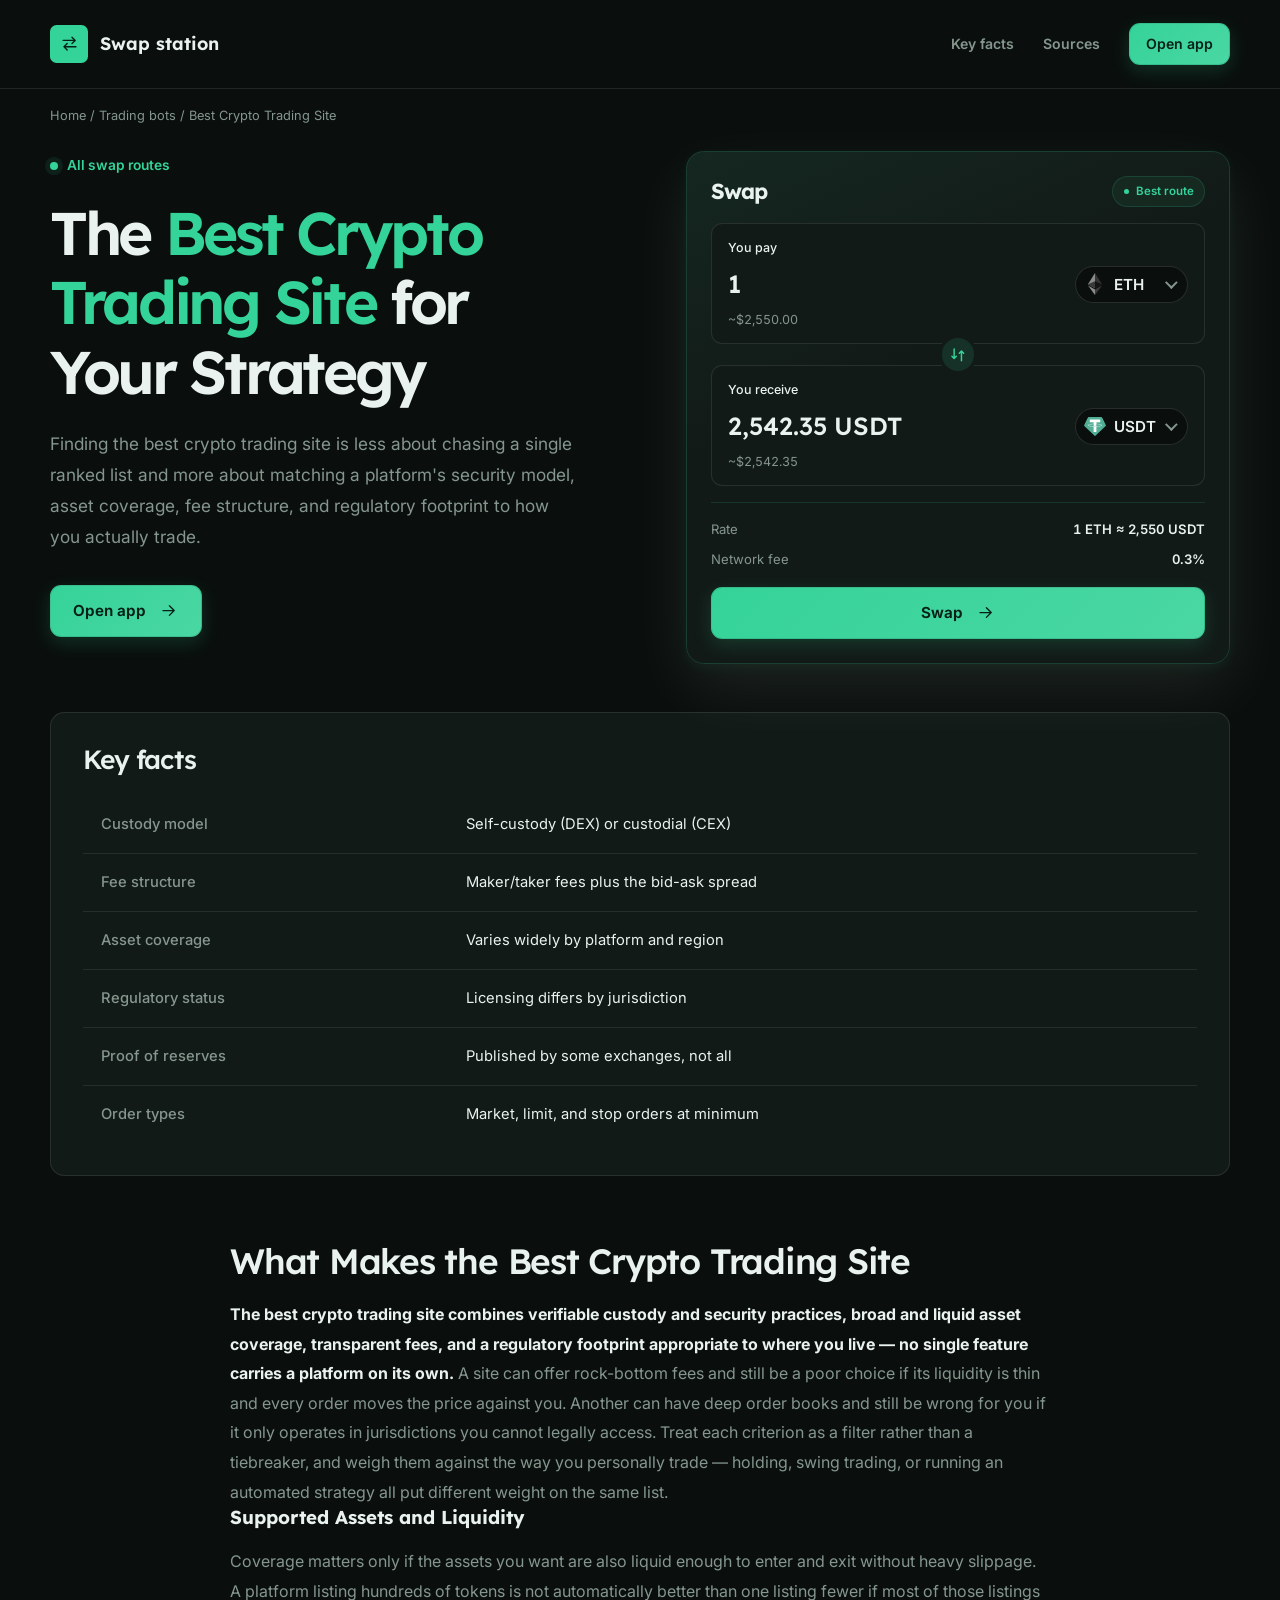
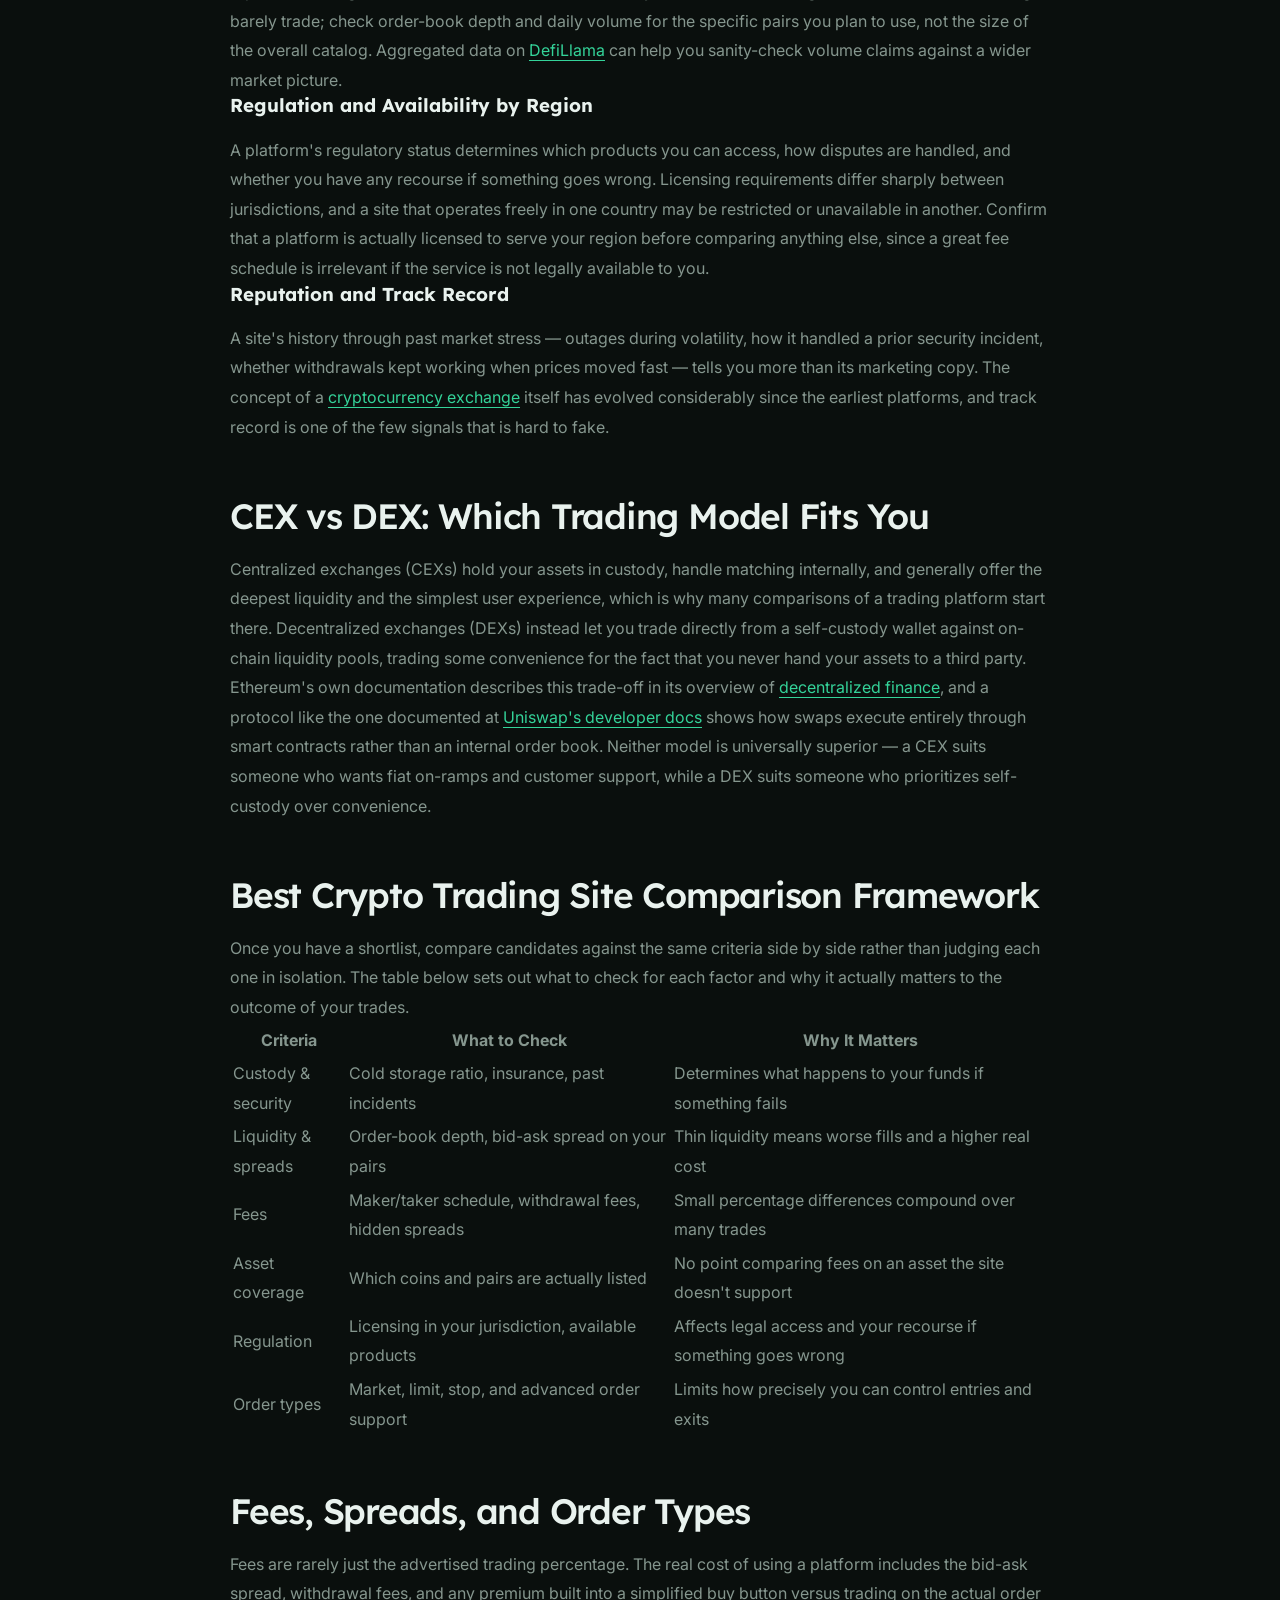
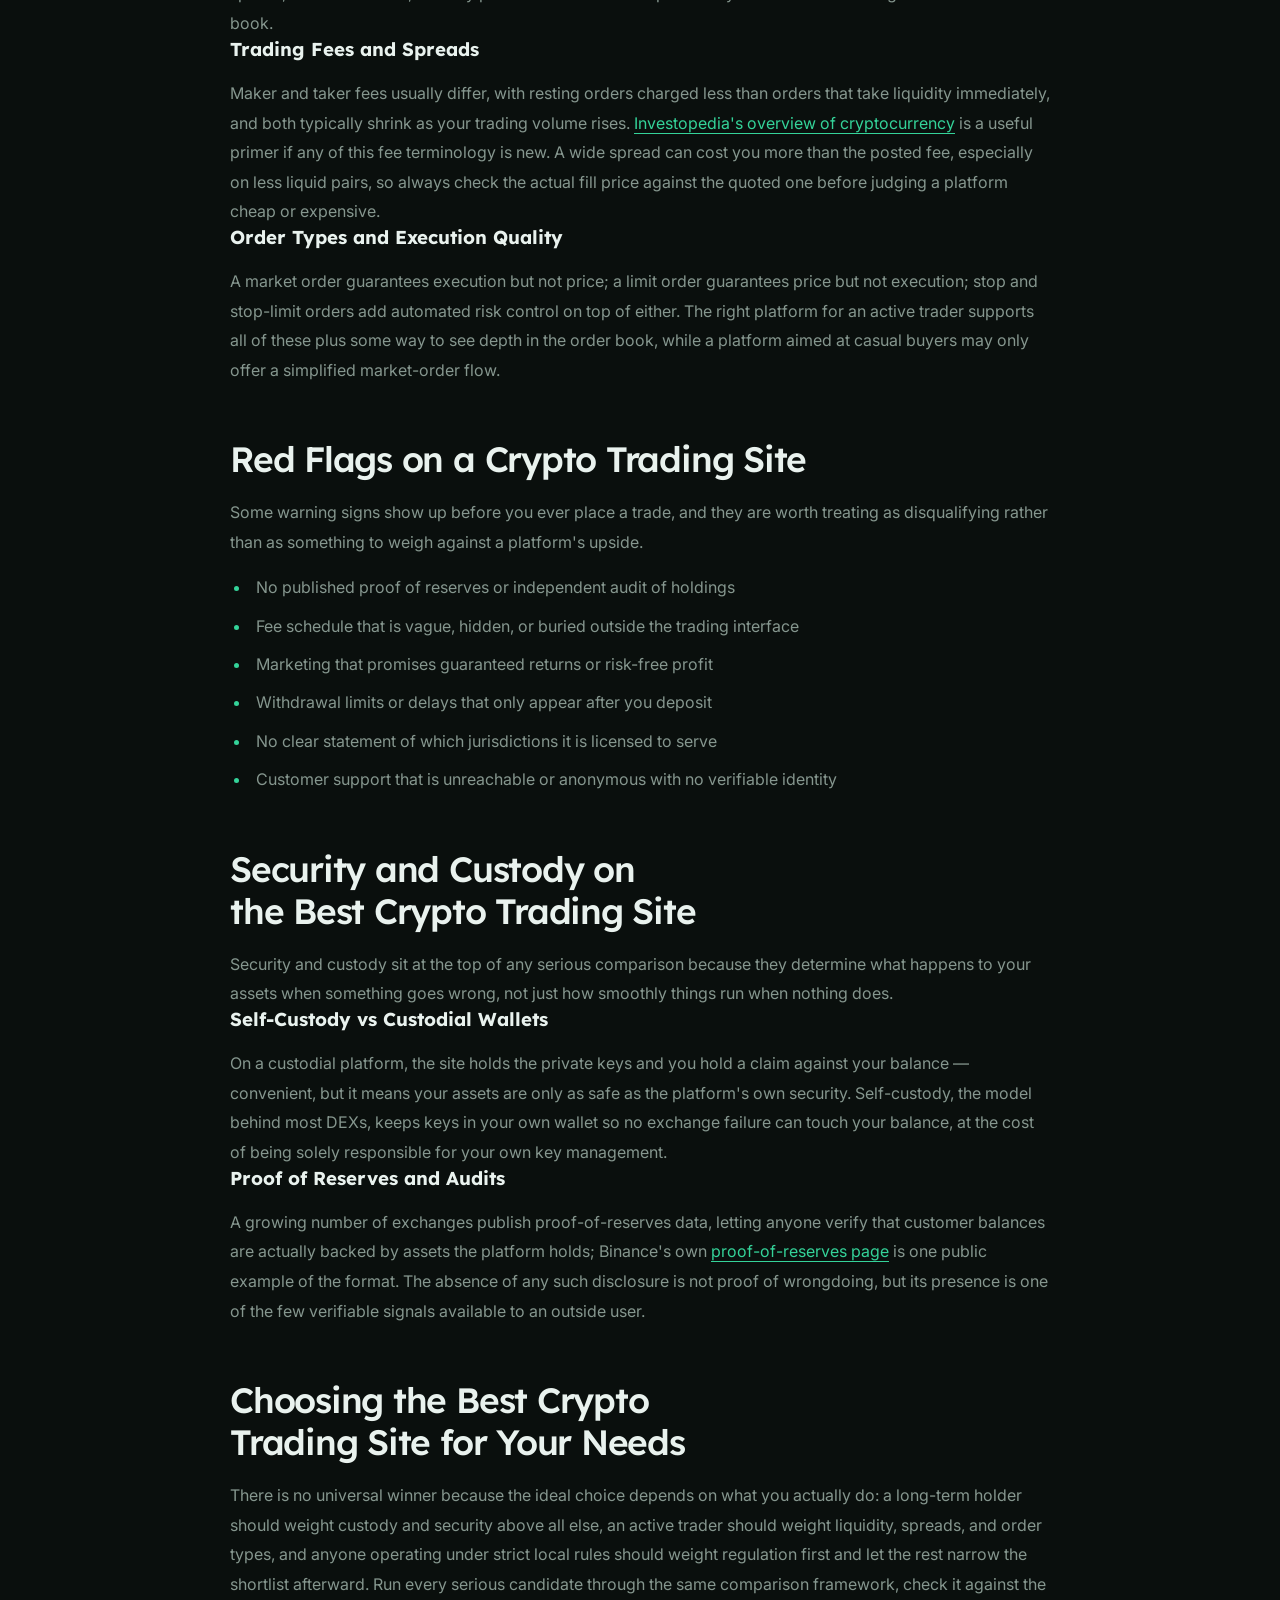
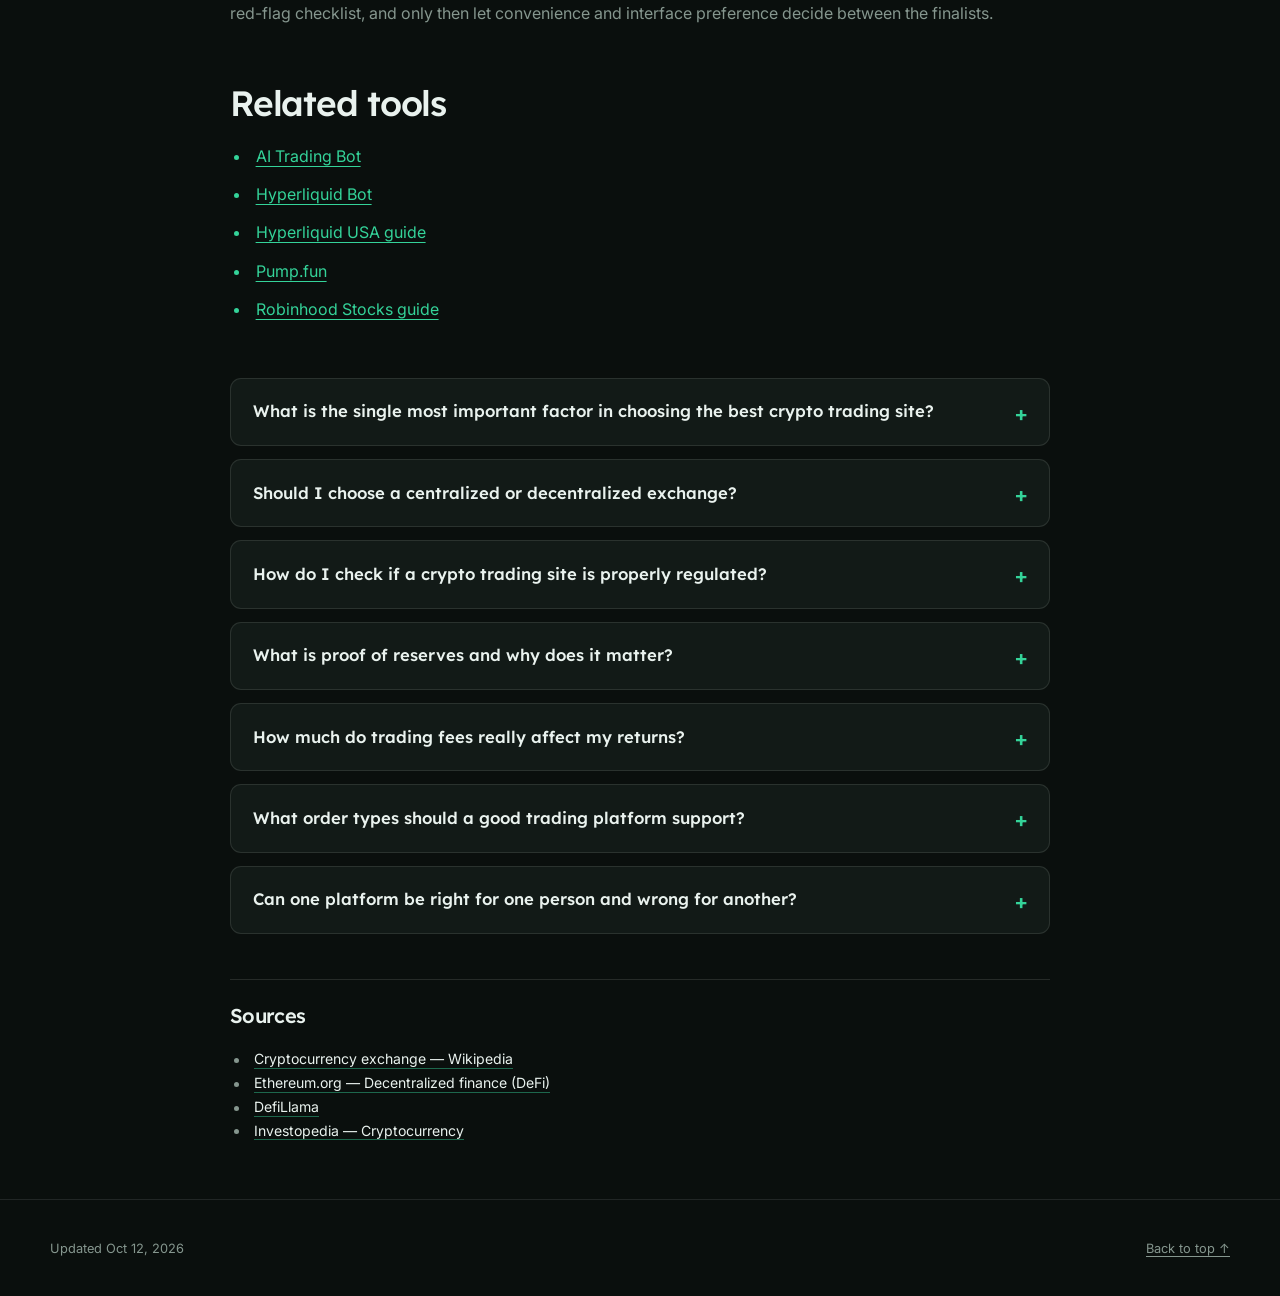
==== commit 7b8f3d0e: "Internal network interlinking (Related block, dofollow)" ====
--- a/index.html
+++ b/index.html
@@ -16,7 +16,7 @@
   <meta name="twitter:description" content="A practical guide to choosing the best crypto trading site: security and custody, fees and liquidity, order types, regulation, and the red flags to rule a platform out before you fund an account.">
   <meta name="twitter:image" content="https://best-crypto-trading-site.github.io/og.png">
 <link rel="preconnect" href="https://fonts.googleapis.com"><link rel="preconnect" href="https://fonts.gstatic.com" crossorigin><link rel="stylesheet" href="https://fonts.googleapis.com/css2?family=Inter:wght@400;500;600;700&family=Lexend:wght@500;600;700&display=swap">
-<script type="application/ld+json">{"@context": "https://schema.org", "@graph": [{"@type": "WebSite", "@id": "https://best-crypto-trading-site.github.io/#website", "url": "https://best-crypto-trading-site.github.io/", "name": "Best Crypto Trading Site — Criteria, Comparison & Red Flags"}, {"@type": "WebPage", "@id": "https://best-crypto-trading-site.github.io/#webpage", "url": "https://best-crypto-trading-site.github.io/", "name": "Best Crypto Trading Site — Criteria, Comparison & Red Flags", "isPartOf": {"@id": "https://best-crypto-trading-site.github.io/#website"}, "description": "A practical guide to choosing the best crypto trading site: security and custody, fees and liquidity, order types, regulation, and the red flags to rule a platform out before you fund an account.", "datePublished": "2026-10-11", "dateModified": "2026-10-11"}, {"@type": "SoftwareApplication", "name": "Best Crypto Trading Site", "applicationCategory": "FinanceApplication", "operatingSystem": "Web", "offers": {"@type": "Offer", "price": "0", "priceCurrency": "USD"}}, {"@type": "BreadcrumbList", "itemListElement": [{"@type": "ListItem", "position": 1, "name": "Home", "item": "https://best-crypto-trading-site.github.io/"}, {"@type": "ListItem", "position": 2, "name": "Trading bots"}, {"@type": "ListItem", "position": 3, "name": "Best Crypto Trading Site"}]}, {"@type": "FAQPage", "mainEntity": [{"@type": "Question", "name": "What is the single most important factor in choosing the best crypto trading site?", "acceptedAnswer": {"@type": "Answer", "text": "There isn't one factor that outweighs all others for every trader. Security and custody matter most if you plan to hold assets on the platform for a long time, while liquidity and fees matter most if you trade frequently. Weigh each criterion against how you actually use the site rather than looking for a single universal winner."}}, {"@type": "Question", "name": "Should I choose a centralized or decentralized exchange?", "acceptedAnswer": {"@type": "Answer", "text": "A centralized exchange generally offers deeper liquidity, fiat on-ramps, and customer support but requires trusting the platform with custody of your assets. A decentralized exchange keeps your assets in your own wallet at the cost of some convenience. Many traders use both for different purposes."}}, {"@type": "Question", "name": "How do I check if a crypto trading site is properly regulated?", "acceptedAnswer": {"@type": "Answer", "text": "Look for a clear statement of which licenses the platform holds and in which jurisdictions, usually disclosed in its terms of service or a dedicated regulatory page. If that information is missing or vague, treat it as a red flag rather than assuming it is simply an oversight."}}, {"@type": "Question", "name": "What is proof of reserves and why does it matter?", "acceptedAnswer": {"@type": "Answer", "text": "Proof of reserves is published evidence that a platform actually holds the assets it reports owing to customers, usually verified through a cryptographic or third-party audit method. It does not guarantee a platform is risk-free, but its absence removes one of the few independent checks available to an outside user."}}, {"@type": "Question", "name": "How much do trading fees really affect my returns?", "acceptedAnswer": {"@type": "Answer", "text": "Fees compound. A small percentage difference on every trade, combined with the bid-ask spread and withdrawal costs, can meaningfully change your results if you trade often. Compare the full cost of a trade, not just the advertised percentage, before judging a platform cheap or expensive."}}, {"@type": "Question", "name": "What order types should a good trading platform support?", "acceptedAnswer": {"@type": "Answer", "text": "At minimum, market and limit orders. Stop and stop-limit orders add automated risk control, and more advanced traders also look for conditional orders and visibility into order-book depth. A platform aimed only at simple buying may skip most of these."}}, {"@type": "Question", "name": "Can one platform be right for one person and wrong for another?", "acceptedAnswer": {"@type": "Answer", "text": "Yes. The right choice depends on what you trade, how often, where you live, and whether you want custody of your own assets. Running every serious candidate through the same comparison criteria is more useful than looking for one universally correct answer."}}]}]}</script>
+<script type="application/ld+json">{"@context": "https://schema.org", "@graph": [{"@type": "WebSite", "@id": "https://best-crypto-trading-site.github.io/#website", "url": "https://best-crypto-trading-site.github.io/", "name": "Best Crypto Trading Site — Criteria, Comparison & Red Flags"}, {"@type": "WebPage", "@id": "https://best-crypto-trading-site.github.io/#webpage", "url": "https://best-crypto-trading-site.github.io/", "name": "Best Crypto Trading Site — Criteria, Comparison & Red Flags", "isPartOf": {"@id": "https://best-crypto-trading-site.github.io/#website"}, "description": "A practical guide to choosing the best crypto trading site: security and custody, fees and liquidity, order types, regulation, and the red flags to rule a platform out before you fund an account.", "datePublished": "2026-10-12", "dateModified": "2026-10-12"}, {"@type": "SoftwareApplication", "name": "Best Crypto Trading Site", "applicationCategory": "FinanceApplication", "operatingSystem": "Web", "offers": {"@type": "Offer", "price": "0", "priceCurrency": "USD"}}, {"@type": "BreadcrumbList", "itemListElement": [{"@type": "ListItem", "position": 1, "name": "Home", "item": "https://best-crypto-trading-site.github.io/"}, {"@type": "ListItem", "position": 2, "name": "Trading bots"}, {"@type": "ListItem", "position": 3, "name": "Best Crypto Trading Site"}]}, {"@type": "FAQPage", "mainEntity": [{"@type": "Question", "name": "What is the single most important factor in choosing the best crypto trading site?", "acceptedAnswer": {"@type": "Answer", "text": "There isn't one factor that outweighs all others for every trader. Security and custody matter most if you plan to hold assets on the platform for a long time, while liquidity and fees matter most if you trade frequently. Weigh each criterion against how you actually use the site rather than looking for a single universal winner."}}, {"@type": "Question", "name": "Should I choose a centralized or decentralized exchange?", "acceptedAnswer": {"@type": "Answer", "text": "A centralized exchange generally offers deeper liquidity, fiat on-ramps, and customer support but requires trusting the platform with custody of your assets. A decentralized exchange keeps your assets in your own wallet at the cost of some convenience. Many traders use both for different purposes."}}, {"@type": "Question", "name": "How do I check if a crypto trading site is properly regulated?", "acceptedAnswer": {"@type": "Answer", "text": "Look for a clear statement of which licenses the platform holds and in which jurisdictions, usually disclosed in its terms of service or a dedicated regulatory page. If that information is missing or vague, treat it as a red flag rather than assuming it is simply an oversight."}}, {"@type": "Question", "name": "What is proof of reserves and why does it matter?", "acceptedAnswer": {"@type": "Answer", "text": "Proof of reserves is published evidence that a platform actually holds the assets it reports owing to customers, usually verified through a cryptographic or third-party audit method. It does not guarantee a platform is risk-free, but its absence removes one of the few independent checks available to an outside user."}}, {"@type": "Question", "name": "How much do trading fees really affect my returns?", "acceptedAnswer": {"@type": "Answer", "text": "Fees compound. A small percentage difference on every trade, combined with the bid-ask spread and withdrawal costs, can meaningfully change your results if you trade often. Compare the full cost of a trade, not just the advertised percentage, before judging a platform cheap or expensive."}}, {"@type": "Question", "name": "What order types should a good trading platform support?", "acceptedAnswer": {"@type": "Answer", "text": "At minimum, market and limit orders. Stop and stop-limit orders add automated risk control, and more advanced traders also look for conditional orders and visibility into order-book depth. A platform aimed only at simple buying may skip most of these."}}, {"@type": "Question", "name": "Can one platform be right for one person and wrong for another?", "acceptedAnswer": {"@type": "Answer", "text": "Yes. The right choice depends on what you trade, how often, where you live, and whether you want custody of your own assets. Running every serious candidate through the same comparison criteria is more useful than looking for one universally correct answer."}}]}]}</script>
   <style>
     :root{--bg:#0A0F0D;--surface:#121A17;--text:#E9F2EE;--muted:#85968E;--accent:#34D399;--accent-ink:#052016;--radius:11px;--display:"Lexend";--body:"Inter"}
     * { box-sizing: border-box; }
@@ -177,7 +177,7 @@
         <p class="ce10e37">Finding the best crypto trading site is less about chasing a single ranked list and more about matching a platform's security model, asset coverage, fee structure, and regulatory footprint to how you actually trade.</p>
         <a class="c828077" href="dashboard/">Open app <svg class="c91d209" viewBox="0 0 24 24" aria-hidden="true"><path d="M5 12h14m-6-6 6 6-6 6"/></svg></a>
       </div>
-      <aside class="c34a40e c3e8d97" aria-labelledby="widget-title">
+      <aside class="c34a40e c3e8d97" data-from="ETH" aria-labelledby="widget-title">
         <div class="c3340d7">
           <h2 id="widget-title">Swap</h2>
           <span class="c1f9baa">Best route</span>
@@ -232,7 +232,7 @@
 <section class="ca3af4d"><h2 class="c34ec45">Fees, Spreads, and Order Types</h2><div class="caf7124">Fees are rarely just the advertised trading percentage. The real cost of using a platform includes the bid-ask spread, withdrawal fees, and any premium built into a simplified buy button versus trading on the actual order book.<h3>Trading Fees and Spreads</h3>Maker and taker fees usually differ, with resting orders charged less than orders that take liquidity immediately, and both typically shrink as your trading volume rises. <a href="https://www.investopedia.com/terms/c/cryptocurrency.asp" rel="nofollow noopener" target="_blank">Investopedia's overview of cryptocurrency</a> is a useful primer if any of this fee terminology is new. A wide spread can cost you more than the posted fee, especially on less liquid pairs, so always check the actual fill price against the quoted one before judging a platform cheap or expensive.<h3>Order Types and Execution Quality</h3>A market order guarantees execution but not price; a limit order guarantees price but not execution; stop and stop-limit orders add automated risk control on top of either. The right platform for an active trader supports all of these plus some way to see depth in the order book, while a platform aimed at casual buyers may only offer a simplified market-order flow.</div></section>
 <section class="ca3af4d"><h2 class="c34ec45">Red Flags on a Crypto Trading Site</h2><div class="caf7124">Some warning signs show up before you ever place a trade, and they are worth treating as disqualifying rather than as something to weigh against a platform's upside.<ul><li>No published proof of reserves or independent audit of holdings</li><li>Fee schedule that is vague, hidden, or buried outside the trading interface</li><li>Marketing that promises guaranteed returns or risk-free profit</li><li>Withdrawal limits or delays that only appear after you deposit</li><li>No clear statement of which jurisdictions it is licensed to serve</li><li>Customer support that is unreachable or anonymous with no verifiable identity</li></ul></div></section>
 <section class="ca3af4d"><h2 class="c34ec45">Security and Custody on the Best Crypto Trading Site</h2><div class="caf7124">Security and custody sit at the top of any serious comparison because they determine what happens to your assets when something goes wrong, not just how smoothly things run when nothing does.<h3>Self-Custody vs Custodial Wallets</h3>On a custodial platform, the site holds the private keys and you hold a claim against your balance — convenient, but it means your assets are only as safe as the platform's own security. Self-custody, the model behind most DEXs, keeps keys in your own wallet so no exchange failure can touch your balance, at the cost of being solely responsible for your own key management.<h3>Proof of Reserves and Audits</h3>A growing number of exchanges publish proof-of-reserves data, letting anyone verify that customer balances are actually backed by assets the platform holds; Binance's own <a href="https://www.binance.com/en/proof-of-reserves" rel="nofollow noopener" target="_blank">proof-of-reserves page</a> is one public example of the format. The absence of any such disclosure is not proof of wrongdoing, but its presence is one of the few verifiable signals available to an outside user.</div></section>
-<section class="ca3af4d"><h2 class="c34ec45">Choosing the Best Crypto Trading Site for Your Needs</h2><div class="caf7124">There is no universal winner because the ideal choice depends on what you actually do: a long-term holder should weight custody and security above all else, an active trader should weight liquidity, spreads, and order types, and anyone operating under strict local rules should weight regulation first and let the rest narrow the shortlist afterward. Run every serious candidate through the same comparison framework, check it against the red-flag checklist, and only then let convenience and interface preference decide between the finalists.</div></section>
+<section class="ca3af4d"><h2 class="c34ec45">Choosing the Best Crypto Trading Site for Your Needs</h2><div class="caf7124">There is no universal winner because the ideal choice depends on what you actually do: a long-term holder should weight custody and security above all else, an active trader should weight liquidity, spreads, and order types, and anyone operating under strict local rules should weight regulation first and let the rest narrow the shortlist afterward. Run every serious candidate through the same comparison framework, check it against the red-flag checklist, and only then let convenience and interface preference decide between the finalists.</div></section><section class="ca3af4d c852b58" id="related"><h2 class="c34ec45">Related tools</h2><div class="caf7124"><ul><li><a href="https://ai-trading-bot-web.github.io/">AI Trading Bot</a></li><li><a href="https://hyperliquid-bot.github.io/">Hyperliquid Bot</a></li><li><a href="https://hyperliquid-usa.github.io/">Hyperliquid USA guide</a></li><li><a href="https://pumpfun-app.github.io/">Pump.fun</a></li><li><a href="https://robinhood-stocks.github.io/">Robinhood Stocks guide</a></li></ul></div></section>
     <details class="c514596"><summary class="cca8268">What is the single most important factor in choosing the best crypto trading site?</summary><div class="cc842a8">There isn't one factor that outweighs all others for every trader. Security and custody matter most if you plan to hold assets on the platform for a long time, while liquidity and fees matter most if you trade frequently. Weigh each criterion against how you actually use the site rather than looking for a single universal winner.</div></details>
 <details class="c514596"><summary class="cca8268">Should I choose a centralized or decentralized exchange?</summary><div class="cc842a8">A centralized exchange generally offers deeper liquidity, fiat on-ramps, and customer support but requires trusting the platform with custody of your assets. A decentralized exchange keeps your assets in your own wallet at the cost of some convenience. Many traders use both for different purposes.</div></details>
 <details class="c514596"><summary class="cca8268">How do I check if a crypto trading site is properly regulated?</summary><div class="cc842a8">Look for a clear statement of which licenses the platform holds and in which jurisdictions, usually disclosed in its terms of service or a dedicated regulatory page. If that information is missing or vague, treat it as a red flag rather than assuming it is simply an oversight.</div></details>
@@ -250,7 +250,7 @@
   </section>
   <footer class="c2f92dd">
     <div class="c321682 cc79602">
-      <p>Updated Oct 11, 2026</p>
+      <p>Updated Oct 12, 2026</p>
       <a href="#top">Back to top ↑</a>
     </div>
   </footer>
@@ -277,7 +277,11 @@
       TOKENS.forEach((t) => {
         [payTok, getTok].forEach((sel) => { const o = document.createElement('option'); o.value = t.s; o.textContent = t.s; sel.appendChild(o); });
       });
-      payTok.value = 'ETH'; getTok.value = 'USDT';
+      const widget = document.querySelector('.c3e8d97');
+      const defFrom = (widget && widget.dataset.from) || 'ETH';
+      const fromOk = TOKENS.some((t) => t.s === defFrom) ? defFrom : 'ETH';
+      payTok.value = fromOk;
+      getTok.value = (fromOk === 'USDT') ? 'ETH' : 'USDT';
       const calc = () => {
         const pf = tok(payTok.value), gt = tok(getTok.value);
         payIco.src = 'assets/tokens/' + pf.f + '.svg'; payIco.alt = pf.s;
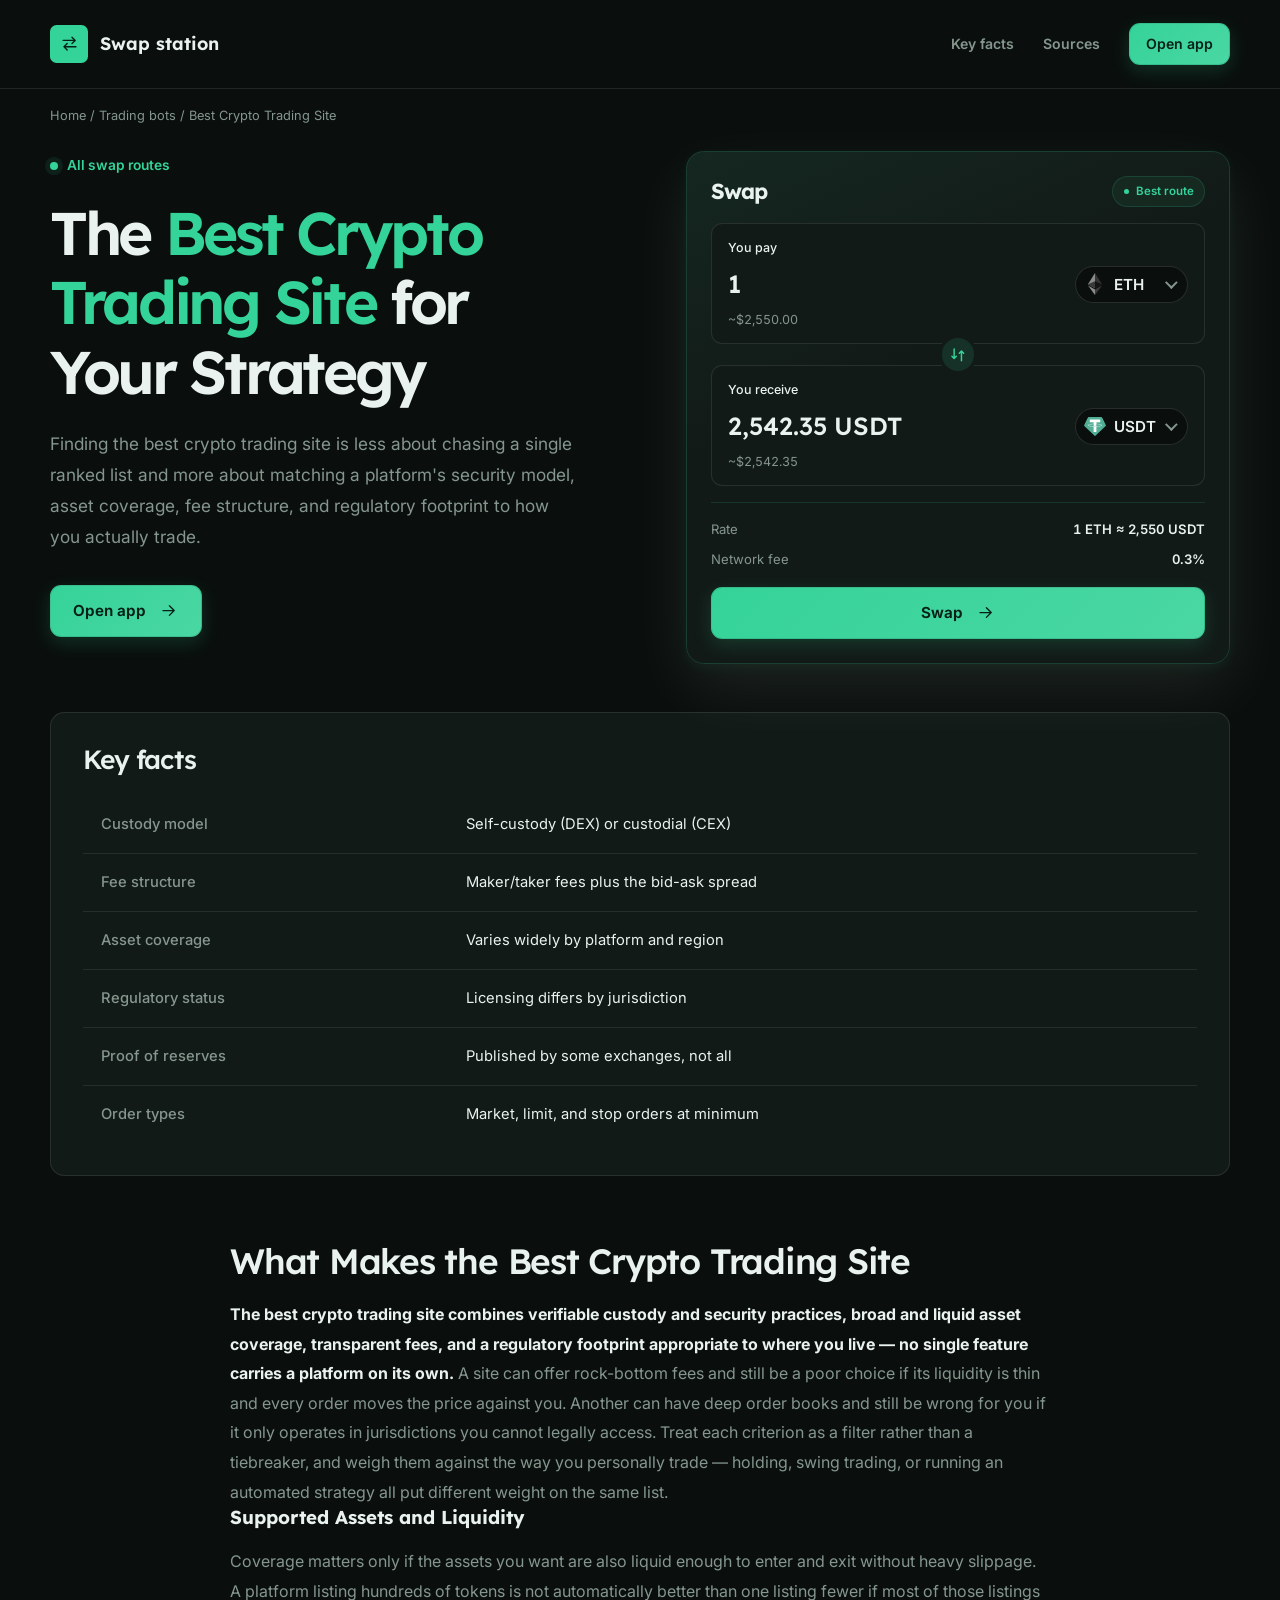
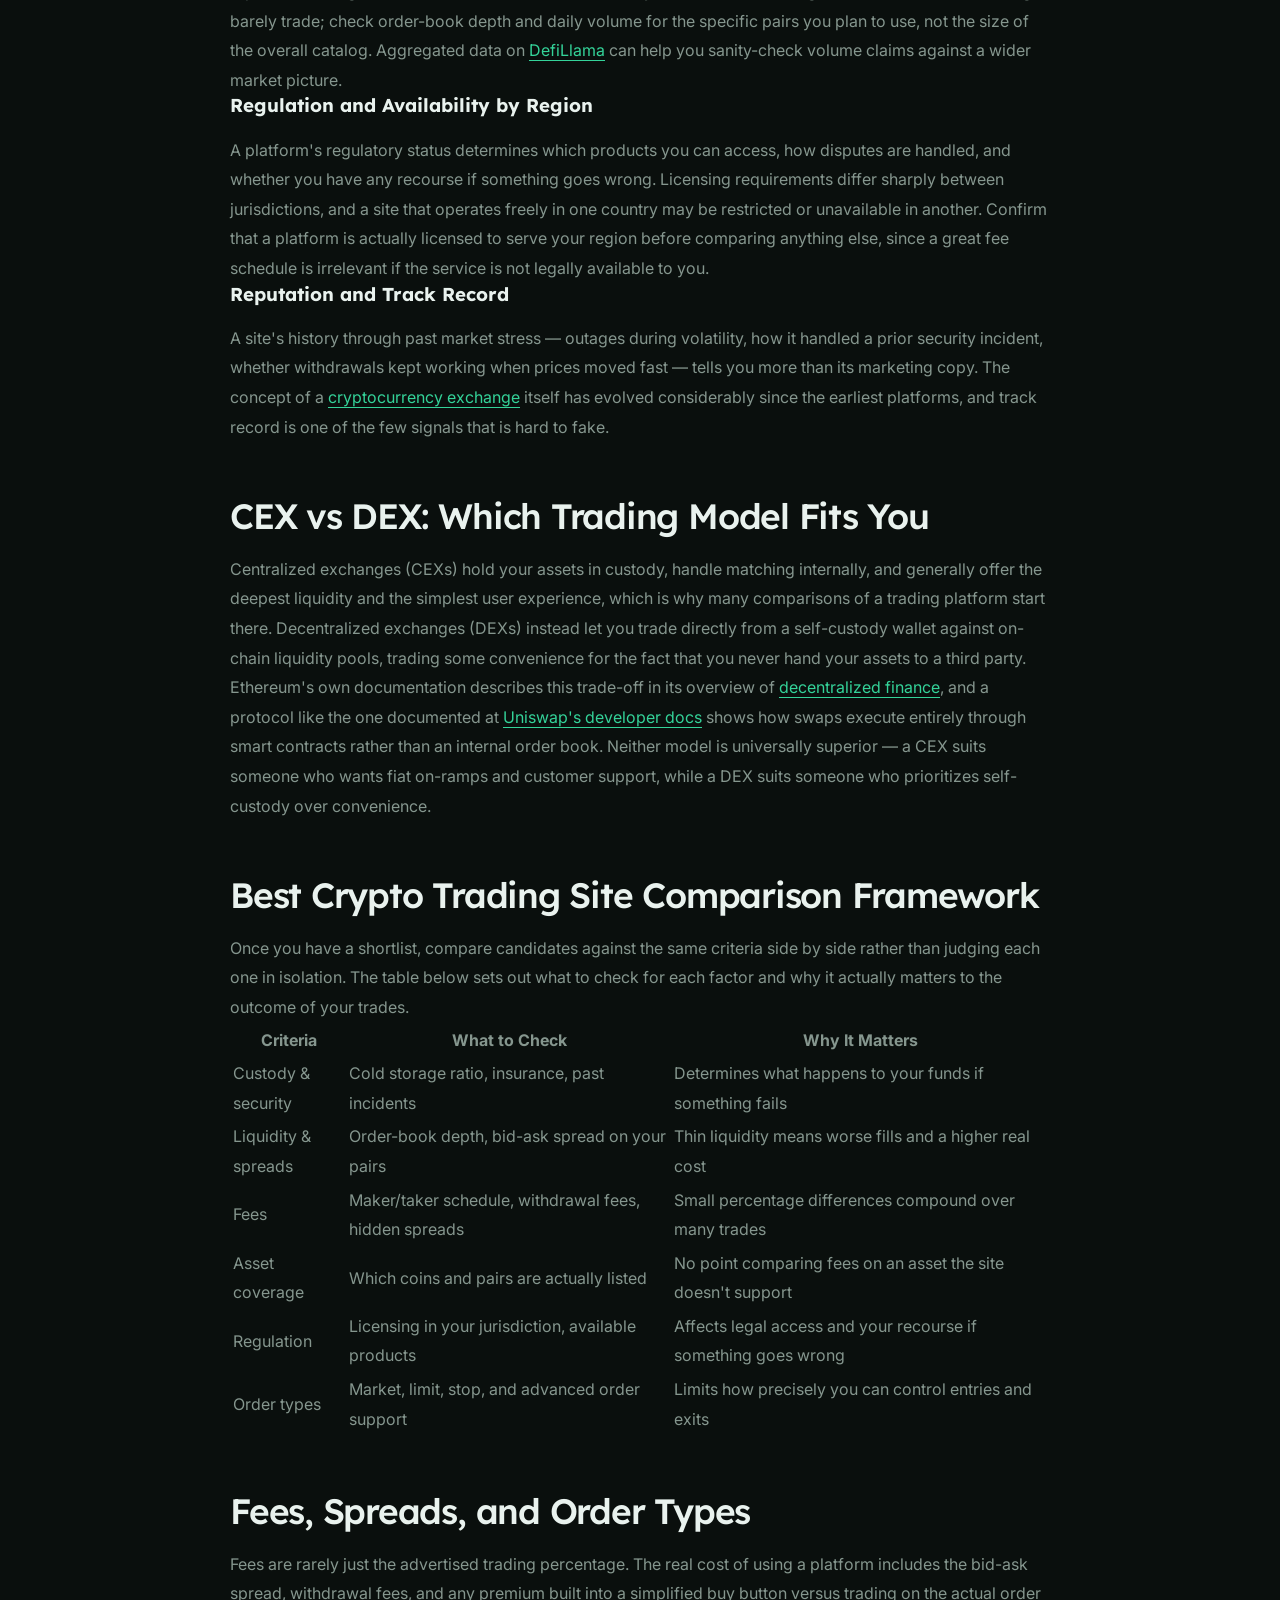
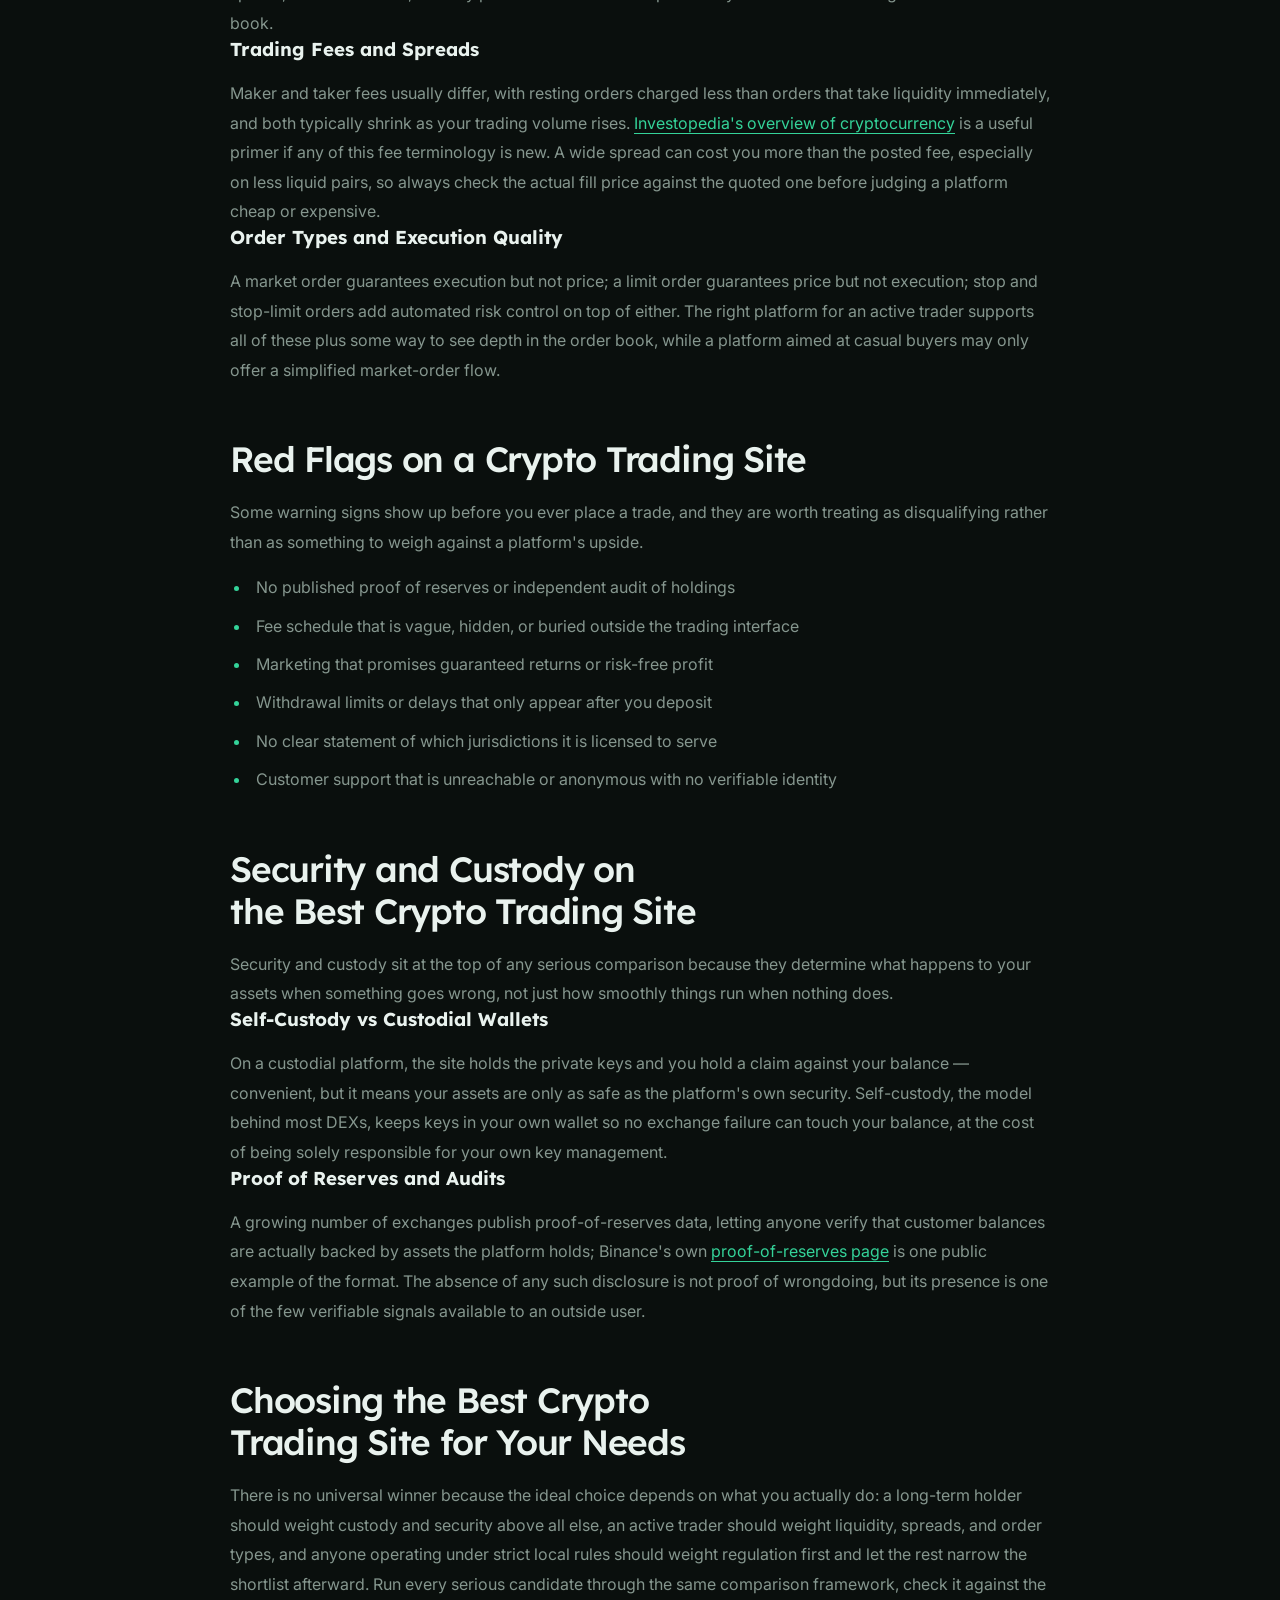
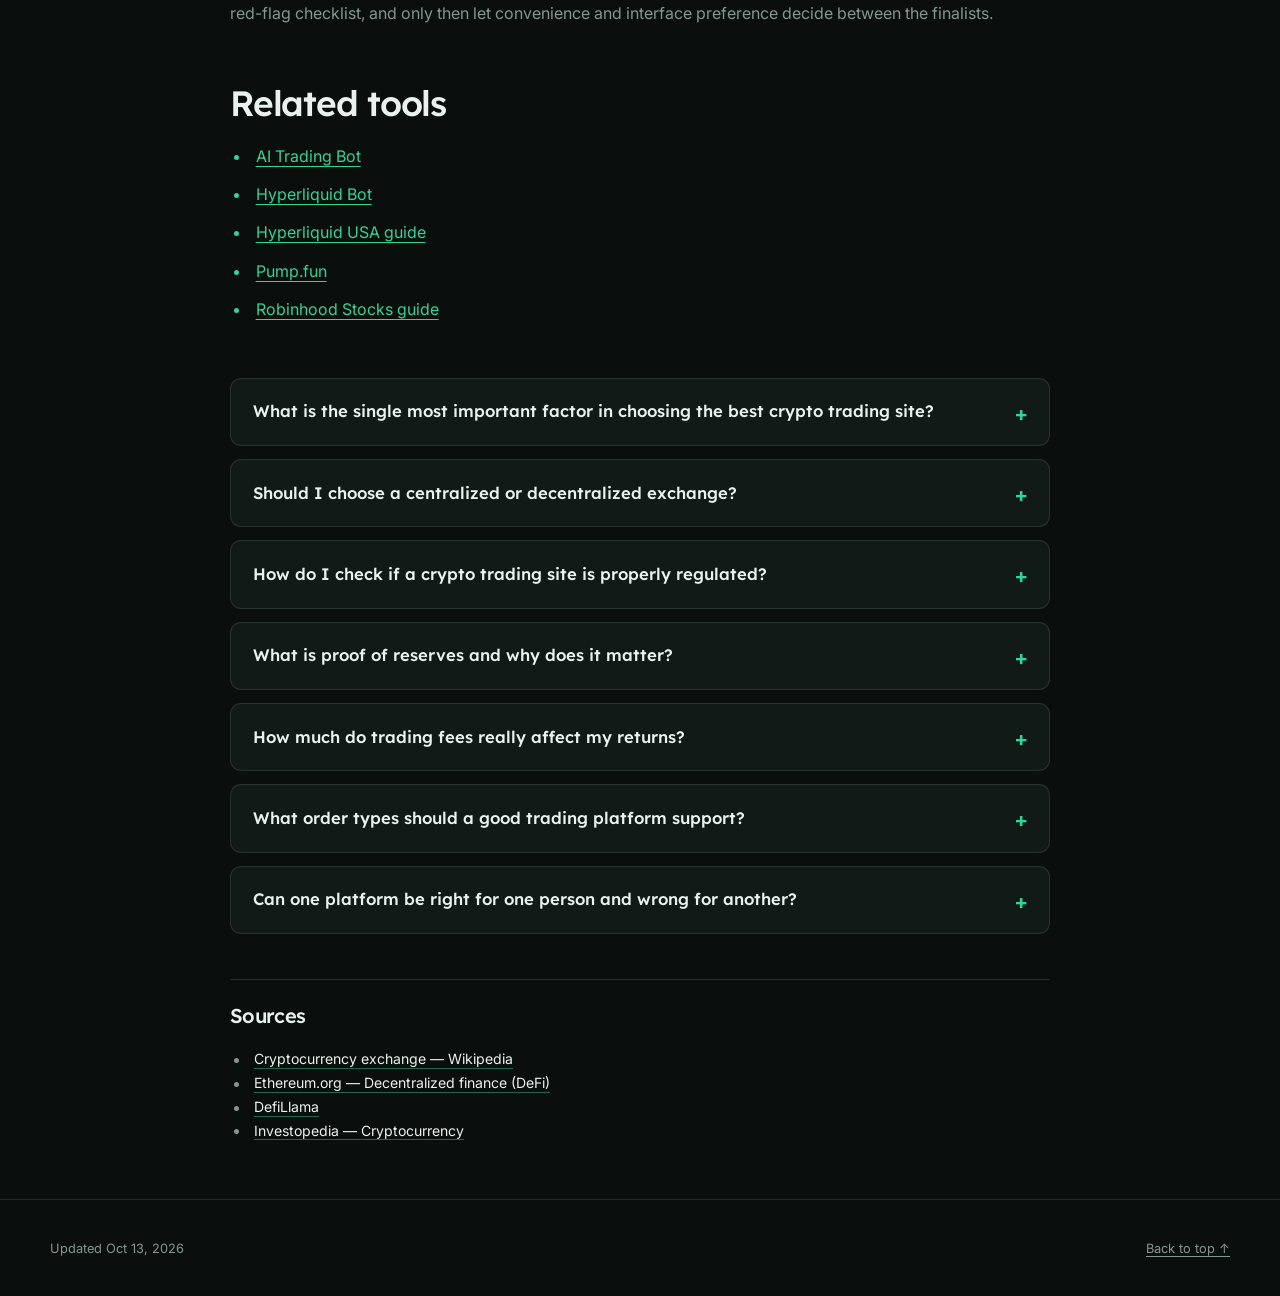
==== commit a46166ae: "Freshness: date refresh + re-index" ====
--- a/index.html
+++ b/index.html
@@ -16,7 +16,7 @@
   <meta name="twitter:description" content="A practical guide to choosing the best crypto trading site: security and custody, fees and liquidity, order types, regulation, and the red flags to rule a platform out before you fund an account.">
   <meta name="twitter:image" content="https://best-crypto-trading-site.github.io/og.png">
 <link rel="preconnect" href="https://fonts.googleapis.com"><link rel="preconnect" href="https://fonts.gstatic.com" crossorigin><link rel="stylesheet" href="https://fonts.googleapis.com/css2?family=Inter:wght@400;500;600;700&family=Lexend:wght@500;600;700&display=swap">
-<script type="application/ld+json">{"@context": "https://schema.org", "@graph": [{"@type": "WebSite", "@id": "https://best-crypto-trading-site.github.io/#website", "url": "https://best-crypto-trading-site.github.io/", "name": "Best Crypto Trading Site — Criteria, Comparison & Red Flags"}, {"@type": "WebPage", "@id": "https://best-crypto-trading-site.github.io/#webpage", "url": "https://best-crypto-trading-site.github.io/", "name": "Best Crypto Trading Site — Criteria, Comparison & Red Flags", "isPartOf": {"@id": "https://best-crypto-trading-site.github.io/#website"}, "description": "A practical guide to choosing the best crypto trading site: security and custody, fees and liquidity, order types, regulation, and the red flags to rule a platform out before you fund an account.", "datePublished": "2026-10-12", "dateModified": "2026-10-12"}, {"@type": "SoftwareApplication", "name": "Best Crypto Trading Site", "applicationCategory": "FinanceApplication", "operatingSystem": "Web", "offers": {"@type": "Offer", "price": "0", "priceCurrency": "USD"}}, {"@type": "BreadcrumbList", "itemListElement": [{"@type": "ListItem", "position": 1, "name": "Home", "item": "https://best-crypto-trading-site.github.io/"}, {"@type": "ListItem", "position": 2, "name": "Trading bots"}, {"@type": "ListItem", "position": 3, "name": "Best Crypto Trading Site"}]}, {"@type": "FAQPage", "mainEntity": [{"@type": "Question", "name": "What is the single most important factor in choosing the best crypto trading site?", "acceptedAnswer": {"@type": "Answer", "text": "There isn't one factor that outweighs all others for every trader. Security and custody matter most if you plan to hold assets on the platform for a long time, while liquidity and fees matter most if you trade frequently. Weigh each criterion against how you actually use the site rather than looking for a single universal winner."}}, {"@type": "Question", "name": "Should I choose a centralized or decentralized exchange?", "acceptedAnswer": {"@type": "Answer", "text": "A centralized exchange generally offers deeper liquidity, fiat on-ramps, and customer support but requires trusting the platform with custody of your assets. A decentralized exchange keeps your assets in your own wallet at the cost of some convenience. Many traders use both for different purposes."}}, {"@type": "Question", "name": "How do I check if a crypto trading site is properly regulated?", "acceptedAnswer": {"@type": "Answer", "text": "Look for a clear statement of which licenses the platform holds and in which jurisdictions, usually disclosed in its terms of service or a dedicated regulatory page. If that information is missing or vague, treat it as a red flag rather than assuming it is simply an oversight."}}, {"@type": "Question", "name": "What is proof of reserves and why does it matter?", "acceptedAnswer": {"@type": "Answer", "text": "Proof of reserves is published evidence that a platform actually holds the assets it reports owing to customers, usually verified through a cryptographic or third-party audit method. It does not guarantee a platform is risk-free, but its absence removes one of the few independent checks available to an outside user."}}, {"@type": "Question", "name": "How much do trading fees really affect my returns?", "acceptedAnswer": {"@type": "Answer", "text": "Fees compound. A small percentage difference on every trade, combined with the bid-ask spread and withdrawal costs, can meaningfully change your results if you trade often. Compare the full cost of a trade, not just the advertised percentage, before judging a platform cheap or expensive."}}, {"@type": "Question", "name": "What order types should a good trading platform support?", "acceptedAnswer": {"@type": "Answer", "text": "At minimum, market and limit orders. Stop and stop-limit orders add automated risk control, and more advanced traders also look for conditional orders and visibility into order-book depth. A platform aimed only at simple buying may skip most of these."}}, {"@type": "Question", "name": "Can one platform be right for one person and wrong for another?", "acceptedAnswer": {"@type": "Answer", "text": "Yes. The right choice depends on what you trade, how often, where you live, and whether you want custody of your own assets. Running every serious candidate through the same comparison criteria is more useful than looking for one universally correct answer."}}]}]}</script>
+<script type="application/ld+json">{"@context": "https://schema.org", "@graph": [{"@type": "WebSite", "@id": "https://best-crypto-trading-site.github.io/#website", "url": "https://best-crypto-trading-site.github.io/", "name": "Best Crypto Trading Site — Criteria, Comparison & Red Flags"}, {"@type": "WebPage", "@id": "https://best-crypto-trading-site.github.io/#webpage", "url": "https://best-crypto-trading-site.github.io/", "name": "Best Crypto Trading Site — Criteria, Comparison & Red Flags", "isPartOf": {"@id": "https://best-crypto-trading-site.github.io/#website"}, "description": "A practical guide to choosing the best crypto trading site: security and custody, fees and liquidity, order types, regulation, and the red flags to rule a platform out before you fund an account.", "datePublished": "2026-10-13", "dateModified": "2026-10-13"}, {"@type": "SoftwareApplication", "name": "Best Crypto Trading Site", "applicationCategory": "FinanceApplication", "operatingSystem": "Web", "offers": {"@type": "Offer", "price": "0", "priceCurrency": "USD"}}, {"@type": "BreadcrumbList", "itemListElement": [{"@type": "ListItem", "position": 1, "name": "Home", "item": "https://best-crypto-trading-site.github.io/"}, {"@type": "ListItem", "position": 2, "name": "Trading bots"}, {"@type": "ListItem", "position": 3, "name": "Best Crypto Trading Site"}]}, {"@type": "FAQPage", "mainEntity": [{"@type": "Question", "name": "What is the single most important factor in choosing the best crypto trading site?", "acceptedAnswer": {"@type": "Answer", "text": "There isn't one factor that outweighs all others for every trader. Security and custody matter most if you plan to hold assets on the platform for a long time, while liquidity and fees matter most if you trade frequently. Weigh each criterion against how you actually use the site rather than looking for a single universal winner."}}, {"@type": "Question", "name": "Should I choose a centralized or decentralized exchange?", "acceptedAnswer": {"@type": "Answer", "text": "A centralized exchange generally offers deeper liquidity, fiat on-ramps, and customer support but requires trusting the platform with custody of your assets. A decentralized exchange keeps your assets in your own wallet at the cost of some convenience. Many traders use both for different purposes."}}, {"@type": "Question", "name": "How do I check if a crypto trading site is properly regulated?", "acceptedAnswer": {"@type": "Answer", "text": "Look for a clear statement of which licenses the platform holds and in which jurisdictions, usually disclosed in its terms of service or a dedicated regulatory page. If that information is missing or vague, treat it as a red flag rather than assuming it is simply an oversight."}}, {"@type": "Question", "name": "What is proof of reserves and why does it matter?", "acceptedAnswer": {"@type": "Answer", "text": "Proof of reserves is published evidence that a platform actually holds the assets it reports owing to customers, usually verified through a cryptographic or third-party audit method. It does not guarantee a platform is risk-free, but its absence removes one of the few independent checks available to an outside user."}}, {"@type": "Question", "name": "How much do trading fees really affect my returns?", "acceptedAnswer": {"@type": "Answer", "text": "Fees compound. A small percentage difference on every trade, combined with the bid-ask spread and withdrawal costs, can meaningfully change your results if you trade often. Compare the full cost of a trade, not just the advertised percentage, before judging a platform cheap or expensive."}}, {"@type": "Question", "name": "What order types should a good trading platform support?", "acceptedAnswer": {"@type": "Answer", "text": "At minimum, market and limit orders. Stop and stop-limit orders add automated risk control, and more advanced traders also look for conditional orders and visibility into order-book depth. A platform aimed only at simple buying may skip most of these."}}, {"@type": "Question", "name": "Can one platform be right for one person and wrong for another?", "acceptedAnswer": {"@type": "Answer", "text": "Yes. The right choice depends on what you trade, how often, where you live, and whether you want custody of your own assets. Running every serious candidate through the same comparison criteria is more useful than looking for one universally correct answer."}}]}]}</script>
   <style>
     :root{--bg:#0A0F0D;--surface:#121A17;--text:#E9F2EE;--muted:#85968E;--accent:#34D399;--accent-ink:#052016;--radius:11px;--display:"Lexend";--body:"Inter"}
     * { box-sizing: border-box; }
@@ -250,7 +250,7 @@
   </section>
   <footer class="c2f92dd">
     <div class="c321682 cc79602">
-      <p>Updated Oct 12, 2026</p>
+      <p>Updated Oct 13, 2026</p>
       <a href="#top">Back to top ↑</a>
     </div>
   </footer>
